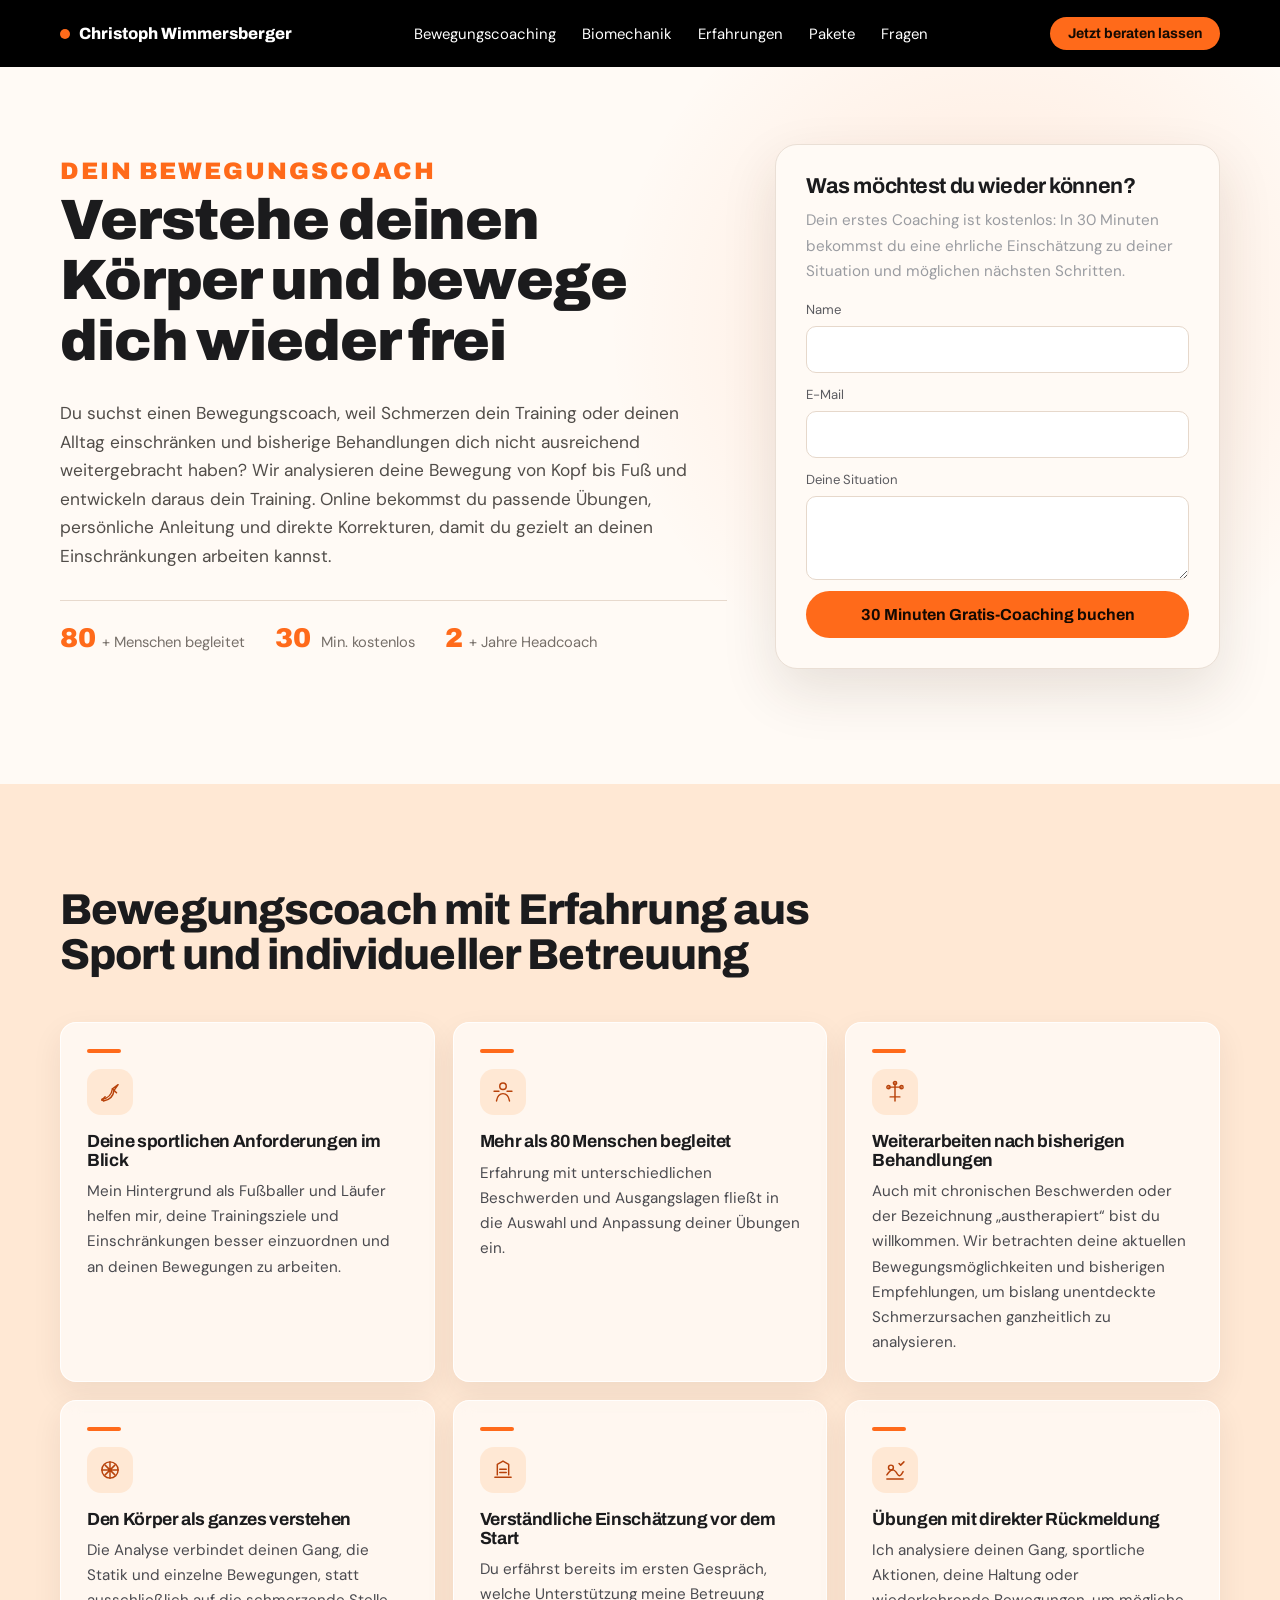
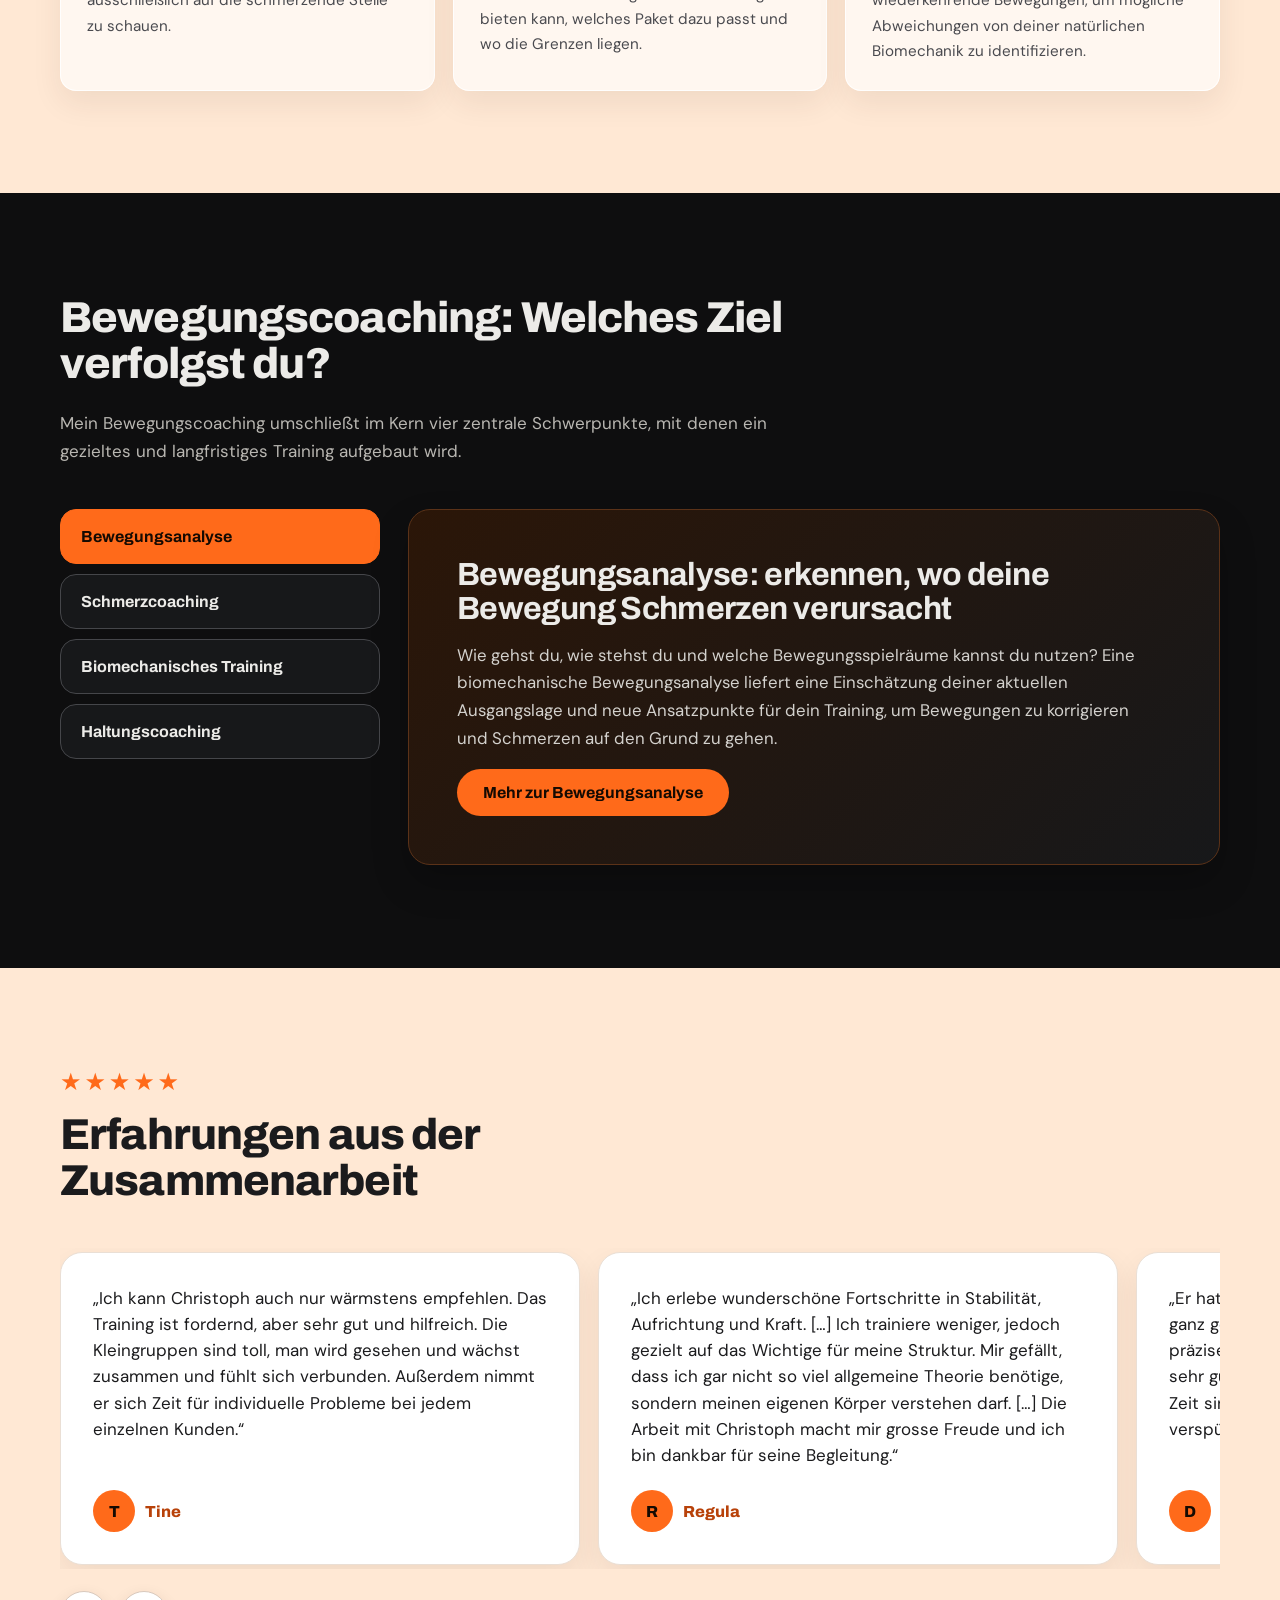
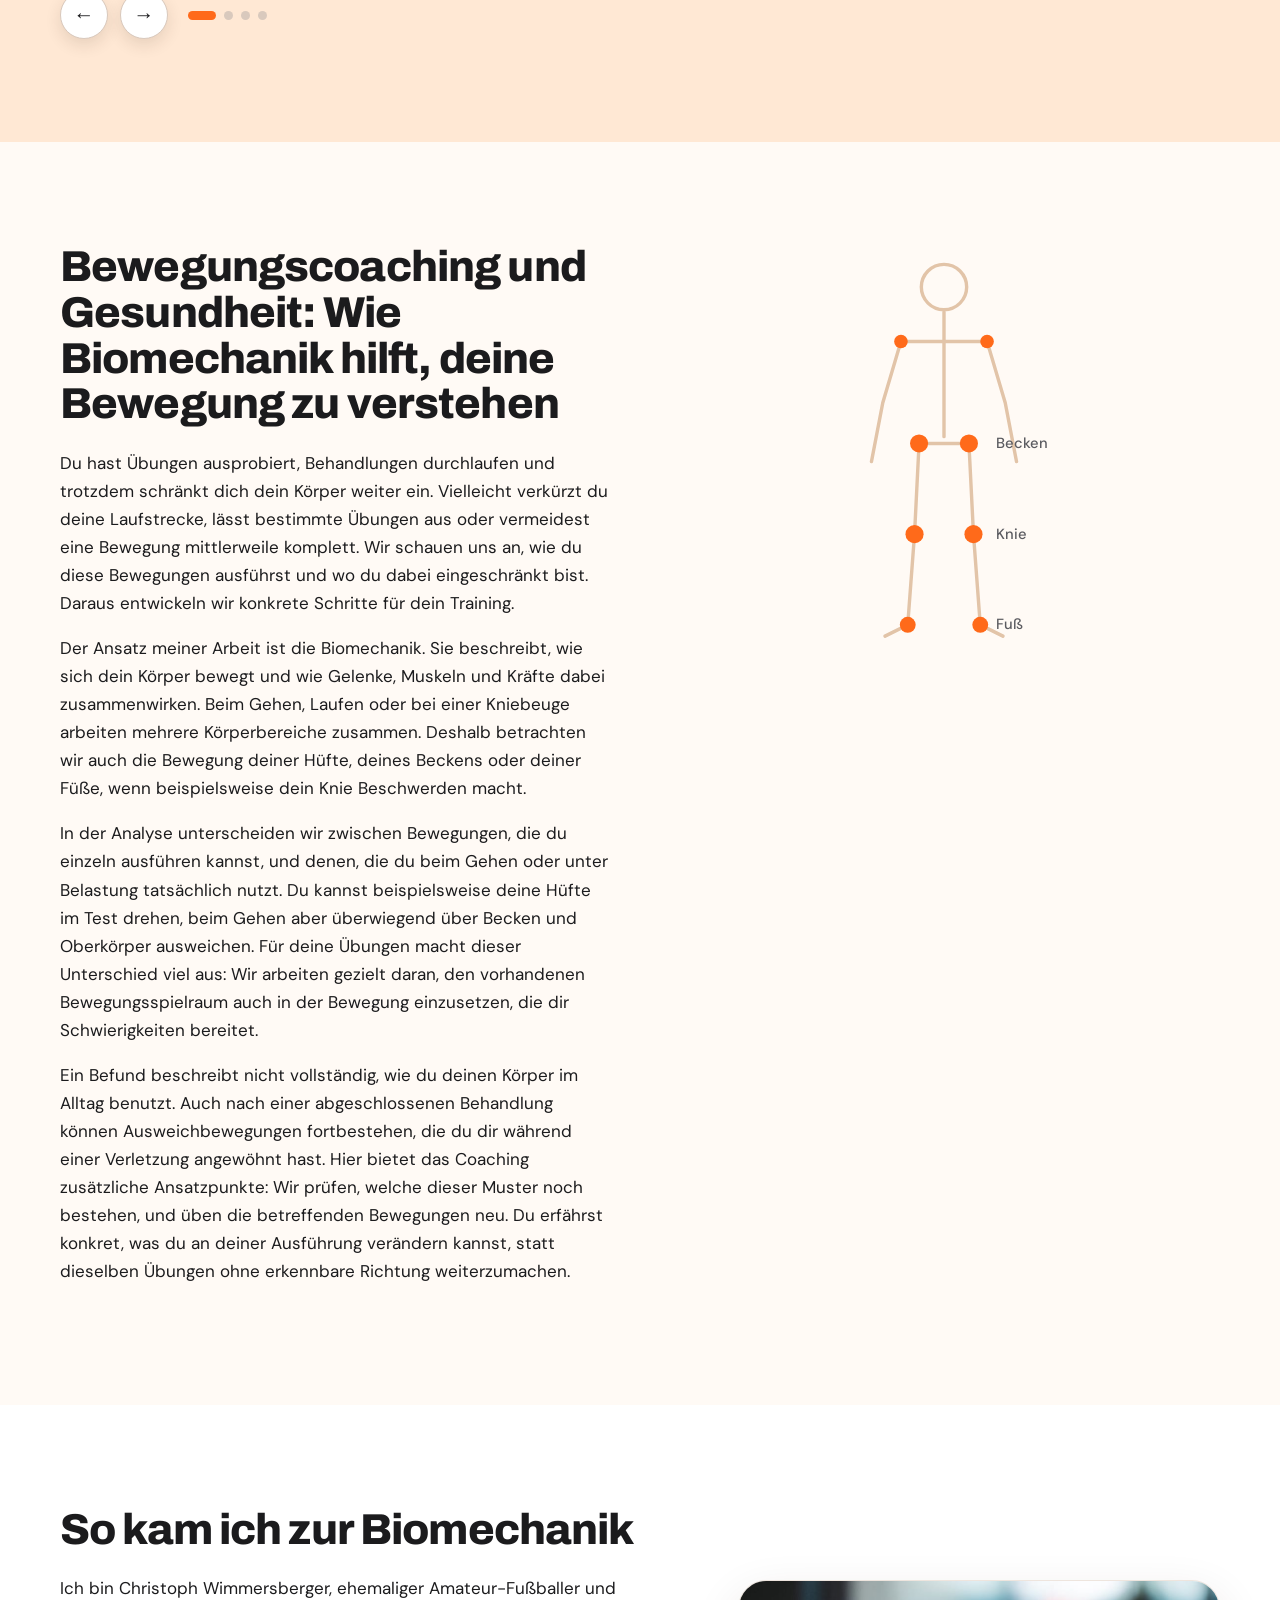
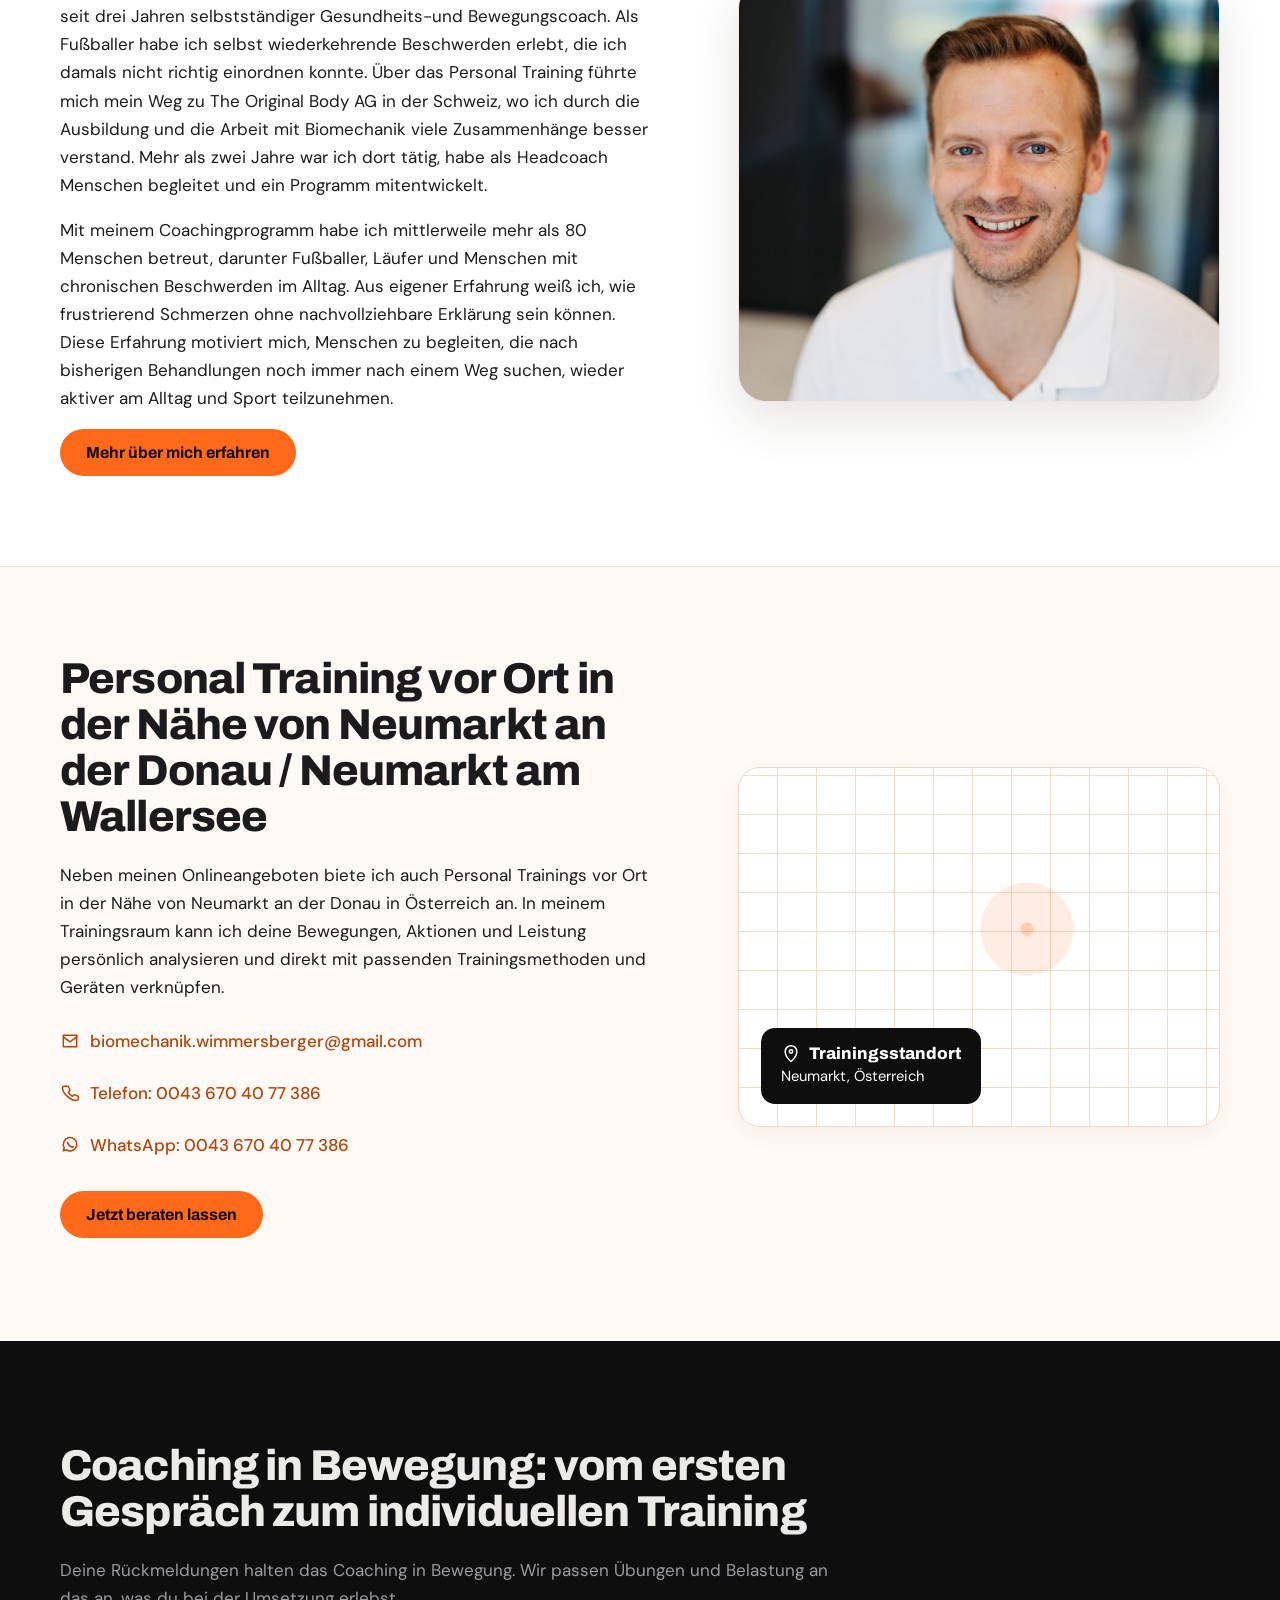
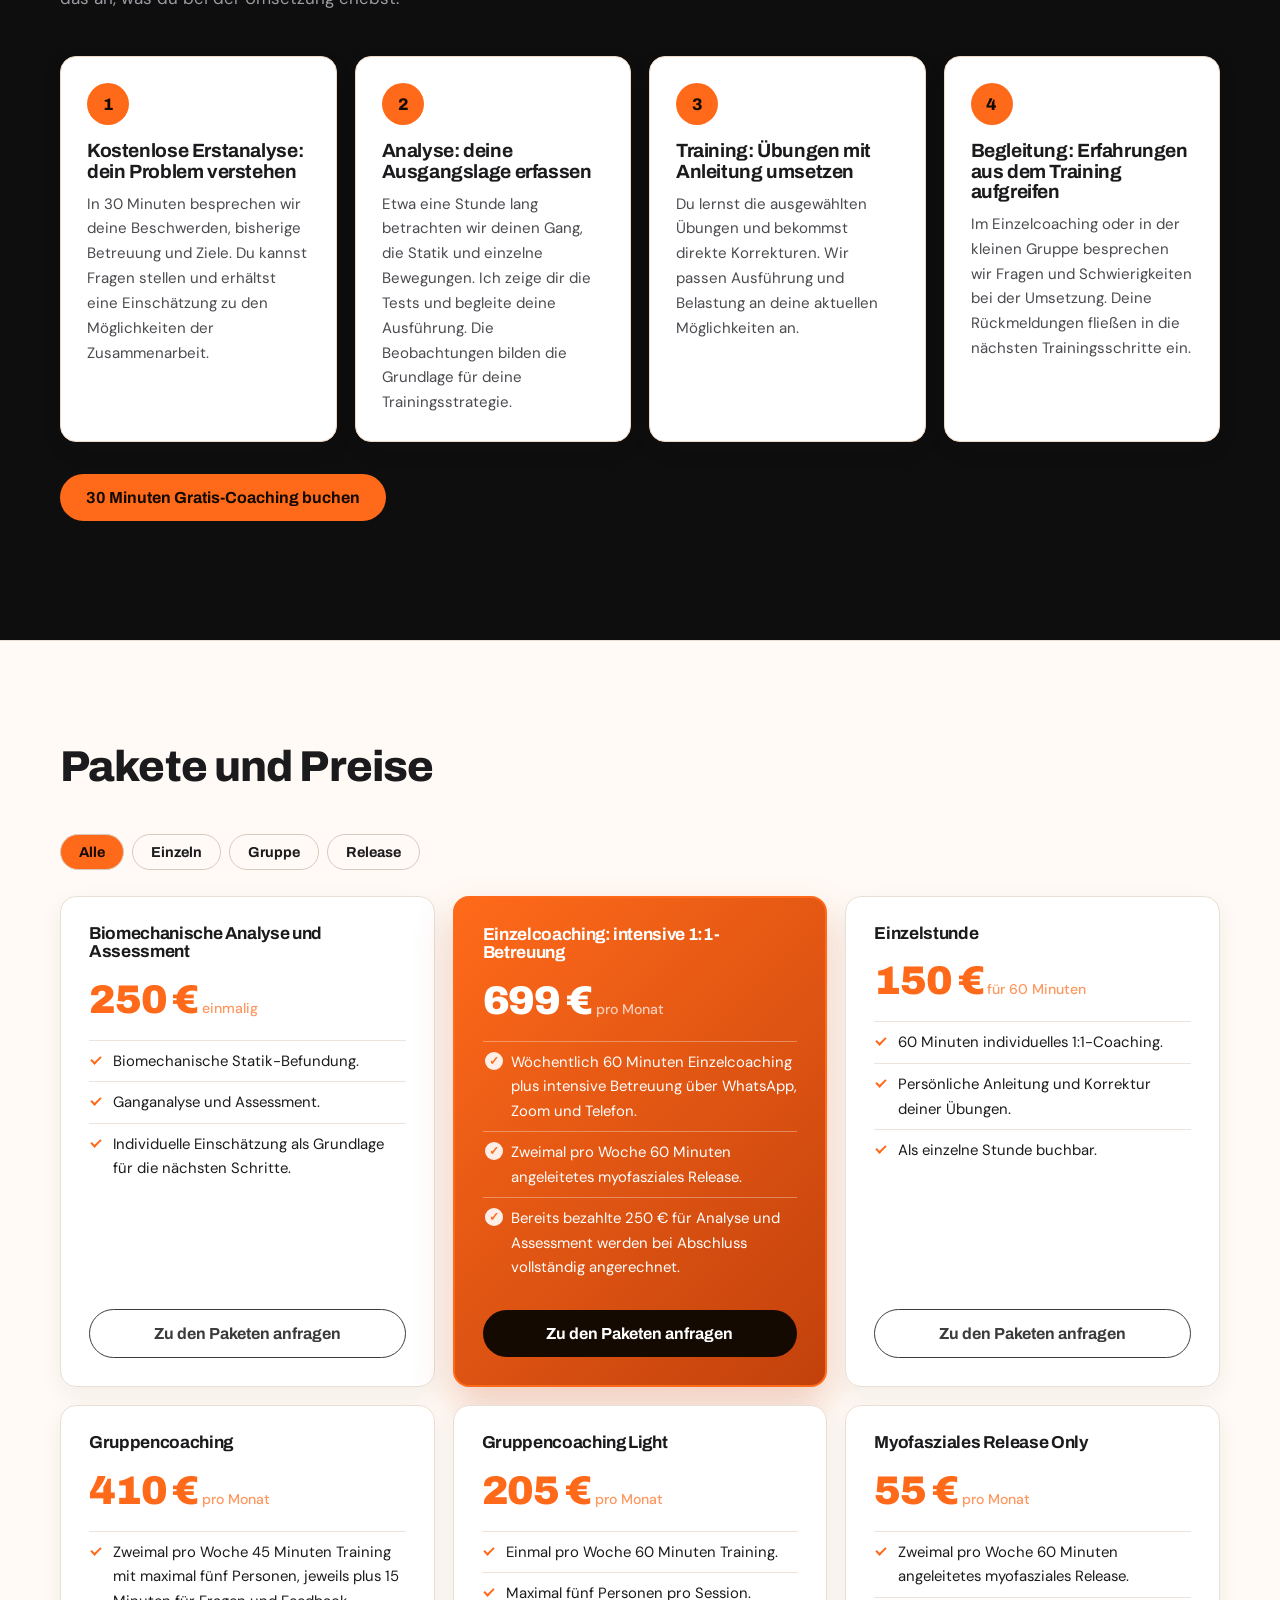
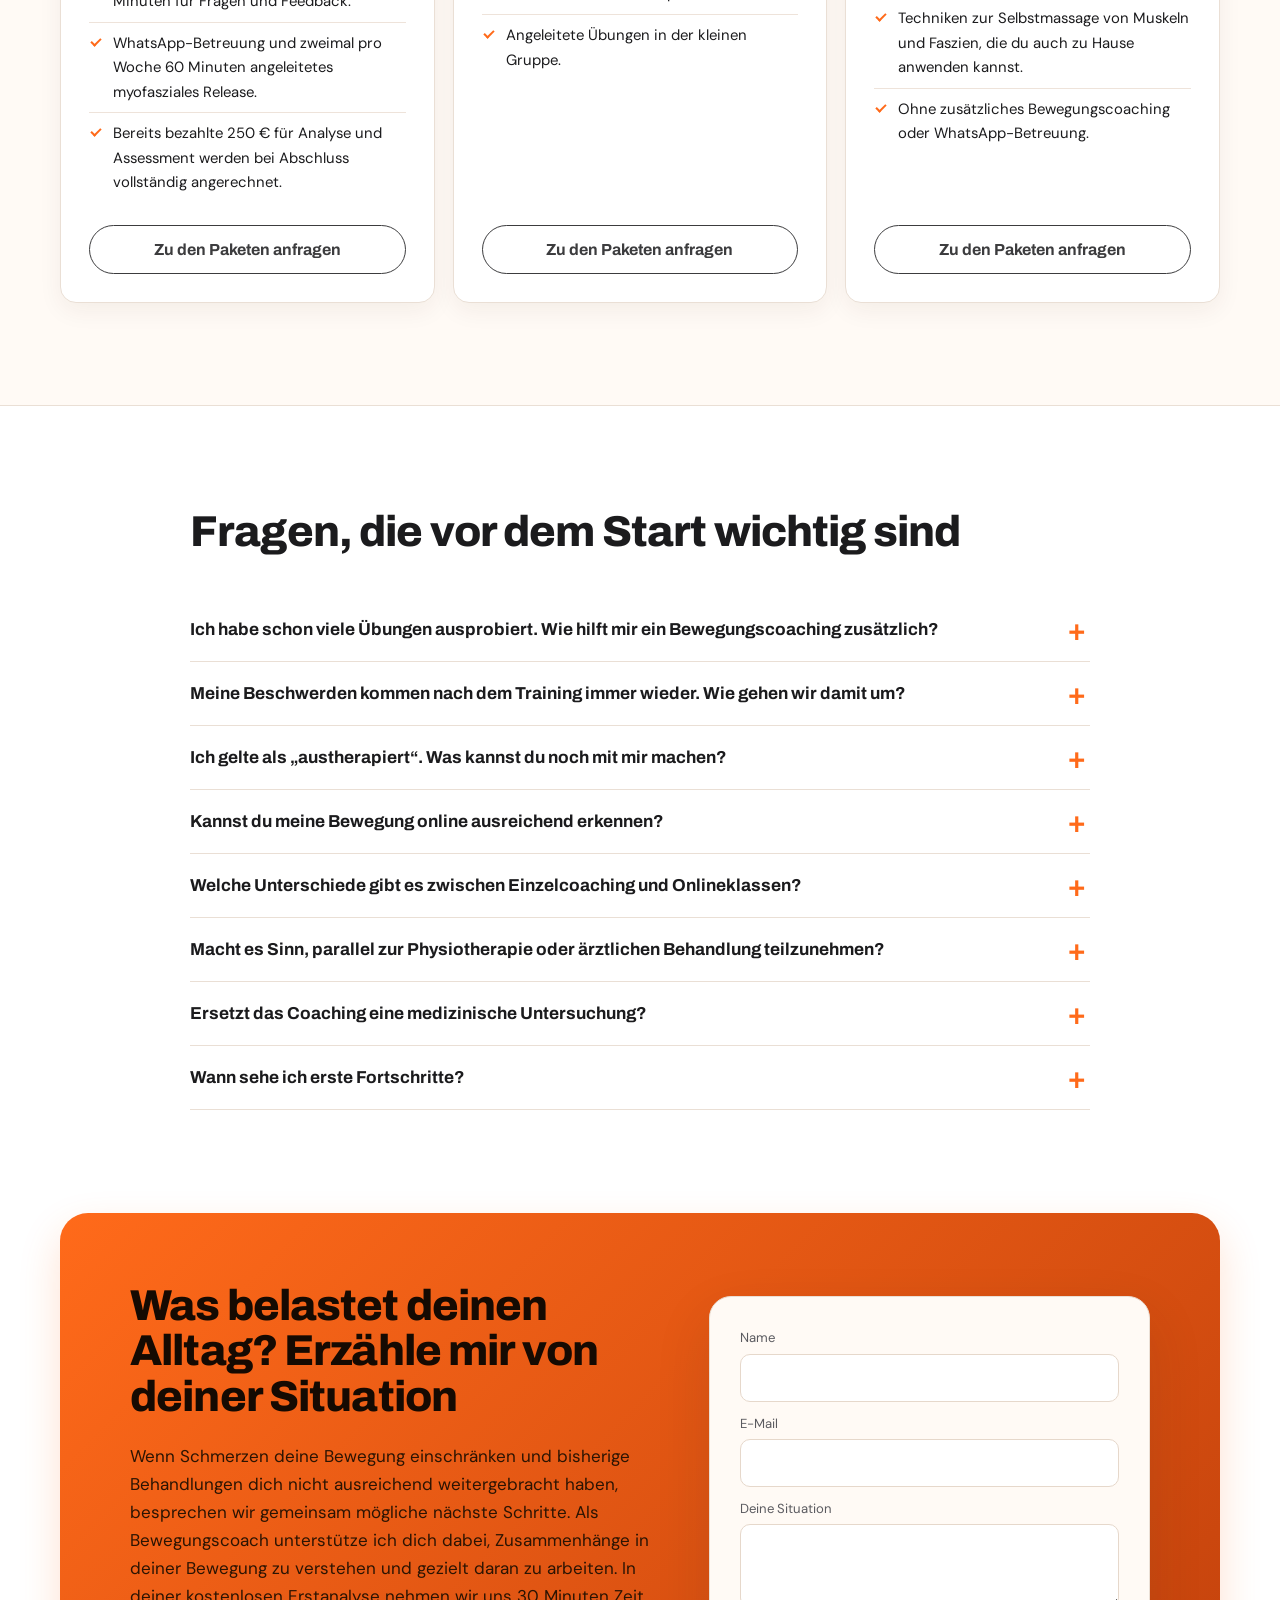
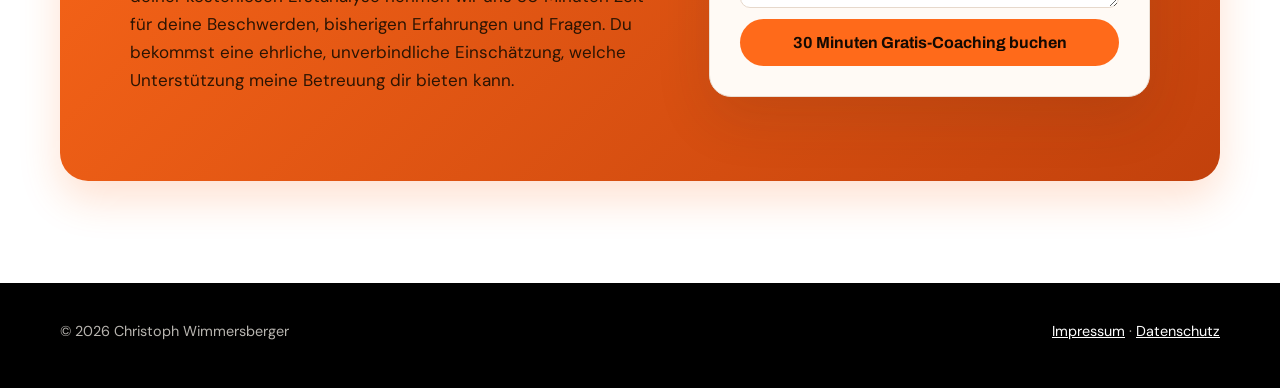
==== docs/index.html @ 766e8a0f "feat: refine preview surfaces and pricing contrast" ====
<!DOCTYPE html>
<html lang="de"><head><meta charset="utf-8">
<meta name="viewport" content="width=device-width, initial-scale=1, viewport-fit=cover">
<title>Bewegungscoach & Biomechanik | Christoph Wimmersberger</title>
<meta name="description" content="Bewegungscoaching bei anhaltenden Schmerzen im Training und Alltag: Verstehe deinen Körper und erhalte persönliche Anleitung. Jetzt 30 Minuten gratis beraten lassen.">
<link rel="stylesheet" href="assets/css/fonts.css">
<link rel="stylesheet" href="assets/css/preview.css">
<!-- A preview estática usa os mesmos tokens visuais da homepage aprovada. -->
<header><div class="wrap nav"><a class="logo" href="#top"><i></i>Christoph Wimmersberger</a>
<nav aria-label="Hauptnavigation"><ul><li><a href="#coaching">Bewegungscoaching</a></li><li><a href="#biomechanik">Biomechanik</a></li><li><a href="#erfahrungen">Erfahrungen</a></li><li><a href="#pakete">Pakete</a></li><li><a href="#faq">Fragen</a></li></ul></nav>
<a class="btn" href="#kontakt">Jetzt beraten lassen</a></div><div id="pg"></div></header>
<main id="top">
<section class="hero"><div class="wrap"><div>
<h1><span class="hero-kicker">Dein Bewegungscoach</span><strong>Verstehe deinen Körper und bewege dich wieder frei</strong></h1>
<p class="lead">Du suchst einen Bewegungscoach, weil Schmerzen dein Training oder deinen Alltag einschränken und bisherige Behandlungen dich nicht ausreichend weitergebracht haben? Wir analysieren deine Bewegung von Kopf bis Fuß und entwickeln daraus dein Training. Online bekommst du passende Übungen, persönliche Anleitung und direkte Korrekturen, damit du gezielt an deinen Einschränkungen arbeiten kannst.</p>
<div class="stats"><span><b data-n="80" aria-label="80">80</b>+ Menschen begleitet</span><span><b data-n="30" aria-label="30">30</b> Min. kostenlos</span><span><b data-n="2" aria-label="2">2</b>+ Jahre Headcoach</span></div></div>
<div class="card" id="formular"><h3>Was möchtest du wieder können?</h3><p class="m form-intro">Dein erstes Coaching ist kostenlos: In 30 Minuten bekommst du eine ehrliche Einschätzung zu deiner Situation und möglichen nächsten Schritten.</p>
<form class="f" aria-label="Kontaktformular"><label>Name<input name="n" required autocomplete="name"></label><label>E-Mail<input name="e" type="email" required autocomplete="email"></label><label>Deine Situation<textarea name="m" required></textarea></label><button class="btn" type="submit">30 Minuten Gratis-Coaching buchen</button></form></div>
</div></section>

<section class="peach" id="erfahrung"><div class="wrap"><div class="head rv"><h2>Bewegungscoach mit Erfahrung aus Sport und individueller Betreuung</h2></div>
<div class="grid3">
<div class="tile rv"><span class="feature-icon" aria-hidden="true"><svg viewBox="0 0 32 32"><path d="M6 25c7-1 12-6 13-13l7-5-5 7c-1 7-6 12-13 13z"/><path d="M10 22l-4 4m13-14 5 5"/></svg></span><h3>Deine sportlichen Anforderungen im Blick</h3><p>Mein Hintergrund als Fußballer und Läufer helfen mir, deine Trainingsziele und Einschränkungen besser einzuordnen und an deinen Bewegungen zu arbeiten.</p></div>
<div class="tile rv"><span class="feature-icon" aria-hidden="true"><svg viewBox="0 0 32 32"><circle cx="16" cy="9" r="4"/><path d="M8 27c1-6 4-9 8-9s7 3 8 9M5 15h6m10 0h6"/></svg></span><h3>Mehr als 80 Menschen begleitet</h3><p>Erfahrung mit unterschiedlichen Beschwerden und Ausgangslagen fließt in die Auswahl und Anpassung deiner Übungen ein.</p></div>
<div class="tile rv"><span class="feature-icon" aria-hidden="true"><svg viewBox="0 0 32 32"><path d="M16 5v22M8 10h16M10 22h12"/><circle cx="16" cy="5" r="2"/><circle cx="8" cy="10" r="2"/><circle cx="24" cy="10" r="2"/></svg></span><h3>Weiterarbeiten nach bisherigen Behandlungen</h3><p>Auch mit chronischen Beschwerden oder der Bezeichnung „austherapiert“ bist du willkommen. Wir betrachten deine aktuellen Bewegungsmöglichkeiten und bisherigen Empfehlungen, um bislang unentdeckte Schmerzursachen ganzheitlich zu analysieren.</p></div>
<div class="tile rv"><span class="feature-icon" aria-hidden="true"><svg viewBox="0 0 32 32"><circle cx="16" cy="16" r="10"/><path d="M16 6v20M6 16h20M10 10l12 12M22 10 10 22"/></svg></span><h3>Den Körper als ganzes verstehen</h3><p>Die Analyse verbindet deinen Gang, die Statik und einzelne Bewegungen, statt ausschließlich auf die schmerzende Stelle zu schauen.</p></div>
<div class="tile rv"><span class="feature-icon" aria-hidden="true"><svg viewBox="0 0 32 32"><path d="M6 25h20M9 22V9l7-4 7 4v13M12 15h8M12 19h8"/></svg></span><h3>Verständliche Einschätzung vor dem Start</h3><p>Du erfährst bereits im ersten Gespräch, welche Unterstützung meine Betreuung bieten kann, welches Paket dazu passt und wo die Grenzen liegen.</p></div>
<div class="tile rv"><span class="feature-icon" aria-hidden="true"><svg viewBox="0 0 32 32"><path d="M6 22c5-8 9-8 13-1 2 3 4 3 7-3M6 27h20"/><circle cx="11" cy="13" r="3"/><path d="m21 8 2 2 4-4"/></svg></span><h3>Übungen mit direkter Rückmeldung</h3><p>Ich analysiere deinen Gang, sportliche Aktionen, deine Haltung oder wiederkehrende Bewegungen, um mögliche Abweichungen von deiner natürlichen Biomechanik zu identifizieren.</p></div>
</div></div></section>

<section id="coaching"><div class="wrap"><div class="head rv"><h2>Bewegungscoaching: Welches Ziel verfolgst du?</h2><p class="m">Mein Bewegungscoaching umschließt im Kern vier zentrale Schwerpunkte, mit denen ein gezieltes und langfristiges Training aufgebaut wird.</p></div>
<div class="tabs rv"><div class="tl" role="tablist">
<button class="tb" role="tab" aria-selected="true" aria-controls="t0">Bewegungsanalyse</button><button class="tb" role="tab" aria-selected="false" aria-controls="t1">Schmerzcoaching</button><button class="tb" role="tab" aria-selected="false" aria-controls="t2">Biomechanisches Training</button><button class="tb" role="tab" aria-selected="false" aria-controls="t3">Haltungscoaching</button></div>
<div><div class="tp on" id="t0" role="tabpanel"><h3>Bewegungsanalyse: erkennen, wo deine Bewegung Schmerzen verursacht</h3><p>Wie gehst du, wie stehst du und welche Bewegungsspielräume kannst du nutzen? Eine biomechanische Bewegungsanalyse liefert eine Einschätzung deiner aktuellen Ausgangslage und neue Ansatzpunkte für dein Training, um Bewegungen zu korrigieren und Schmerzen auf den Grund zu gehen.</p><a class="btn" href="#kontakt">Mehr zur Bewegungsanalyse</a></div>
<div class="tp" id="t1" role="tabpanel"><h3>Schmerzcoaching: Hilfe bei anhaltenden Schmerzen nach Bewegung</h3><p>Schmerzen unterbrechen dein Training oder erschweren alltägliche Bewegungen wie Treppensteigen oder Laufen? Du erhältst angepasste Übungen mit fortlaufender Betreuung und tiefgehende Ursachenanalyse unter Berücksichtigung bisheriger Behandlungen und bestehender Empfehlungen.</p><a class="btn" href="#kontakt">Mehr zum Schmerzcoaching</a></div>
<div class="tp" id="t2" role="tabpanel"><h3>Biomechanisches Training: belastende Bewegungsgewohnheiten verändern</h3><p>Mit individuell ausgewählten Übungen arbeitest du daran, wie du deinen Körper beim Gehen, im Alltag und beim Sport belastest. Persönliche Anleitung und direkte Korrekturen helfen, die veränderten Abläufe einzuüben und nach und nach in vertraute Aktivitäten zu übertragen.</p><a class="btn" href="#kontakt">Mehr zum biomechanischen Training</a></div>
<div class="tp" id="t3" role="tabpanel"><h3>Haltungscoaching: Analyse deiner Körperhaltung</h3><p>Falsche Haltungen beim Sitzen, Liegen und Bewegen können manchmal Einschränkungen zur Folge haben, die teilweise trotz Physiotherapie, Training und medizinischer Behandlung wiederkehren. Ich identifiziere mögliche Haltungsfehler, die du mit gezielten Übungen Schritt für Schritt lösen kannst.</p><a class="btn" href="#kontakt">Mehr zum Haltungscoaching</a></div></div></div></div></section>

<section class="peach" id="erfahrungen"><div class="wrap"><div class="head rv"><div class="testimonial-stars" aria-hidden="true">★★★★★</div><h2>Erfahrungen aus der Zusammenarbeit</h2></div>
<div class="slider rv"><div class="track" id="tr">
<blockquote><p>„Ich kann Christoph auch nur wärmstens empfehlen. Das Training ist fordernd, aber sehr gut und hilfreich. Die Kleingruppen sind toll, man wird gesehen und wächst zusammen und fühlt sich verbunden. Außerdem nimmt er sich Zeit für individuelle Probleme bei jedem einzelnen Kunden.“</p><footer><span class="testimonial-avatar" aria-hidden="true">T</span><span>Tine</span></footer></blockquote>
<blockquote><p>„Ich erlebe wunderschöne Fortschritte in Stabilität, Aufrichtung und Kraft. […] Ich trainiere weniger, jedoch gezielt auf das Wichtige für meine Struktur. Mir gefällt, dass ich gar nicht so viel allgemeine Theorie benötige, sondern meinen eigenen Körper verstehen darf. […] Die Arbeit mit Christoph macht mir grosse Freude und ich bin dankbar für seine Begleitung.“</p><footer><span class="testimonial-avatar" aria-hidden="true">R</span><span>Regula</span></footer></blockquote>
<blockquote><p>„Er hat genau meine Problemstellungen erkannt, mir ganz gezielt Übungen dazu vorgeschlagen und sie präzise angeleitet und kontrolliert. Ich fühle mich bei ihm sehr gut aufgehoben. Schon nach dieser relativ kurzen Zeit sind meine Schulterschmerzen verschwunden, ich verspüre wieder mehr Energie und Lust auf Bewegung.“</p><footer><span class="testimonial-avatar" aria-hidden="true">D</span><span>Dagmar</span></footer></blockquote>
<blockquote><p>„Ich kann Christoph auch nur empfehlen. Er sieht, wo man Schwachstellen hat und es wird daran gearbeitet! Es ist anstrengend, tut allerdings gut!“<br><br>„Noch ein Nachtrag! Ich habe in kurzer Zeit, Erfolge erzielt!“</p><footer><span class="testimonial-avatar" aria-hidden="true">P</span><span>Petra</span></footer></blockquote></div>
<div class="ctl"><button class="ar" id="pv" aria-label="Zurück">←</button><button class="ar" id="nx" aria-label="Weiter">→</button><div class="dots" id="dt"></div></div></div></div></section>

<section id="biomechanik"><div class="wrap two"><div>
<h2 class="rv">Bewegungscoaching und Gesundheit: Wie Biomechanik hilft, deine Bewegung zu verstehen</h2>
<p>Du hast Übungen ausprobiert, Behandlungen durchlaufen und trotzdem schränkt dich dein Körper weiter ein. Vielleicht verkürzt du deine Laufstrecke, lässt bestimmte Übungen aus oder vermeidest eine Bewegung mittlerweile komplett. Wir schauen uns an, wie du diese Bewegungen ausführst und wo du dabei eingeschränkt bist. Daraus entwickeln wir konkrete Schritte für dein Training.</p>
<p>Der Ansatz meiner Arbeit ist die Biomechanik. Sie beschreibt, wie sich dein Körper bewegt und wie Gelenke, Muskeln und Kräfte dabei zusammenwirken. Beim Gehen, Laufen oder bei einer Kniebeuge arbeiten mehrere Körperbereiche zusammen. Deshalb betrachten wir auch die Bewegung deiner Hüfte, deines Beckens oder deiner Füße, wenn beispielsweise dein Knie Beschwerden macht.</p>
<p>In der Analyse unterscheiden wir zwischen Bewegungen, die du einzeln ausführen kannst, und denen, die du beim Gehen oder unter Belastung tatsächlich nutzt. Du kannst beispielsweise deine Hüfte im Test drehen, beim Gehen aber überwiegend über Becken und Oberkörper ausweichen. Für deine Übungen macht dieser Unterschied viel aus: Wir arbeiten gezielt daran, den vorhandenen Bewegungsspielraum auch in der Bewegung einzusetzen, die dir Schwierigkeiten bereitet.</p>
<p>Ein Befund beschreibt nicht vollständig, wie du deinen Körper im Alltag benutzt. Auch nach einer abgeschlossenen Behandlung können Ausweichbewegungen fortbestehen, die du dir während einer Verletzung angewöhnt hast. Hier bietet das Coaching zusätzliche Ansatzpunkte: Wir prüfen, welche dieser Muster noch bestehen, und üben die betreffenden Bewegungen neu. Du erfährst konkret, was du an deiner Ausführung verändern kannst, statt dieselben Übungen ohne erkennbare Richtung weiterzumachen.</p></div>
<svg class="fig" id="fg" viewBox="0 0 300 380" role="img" aria-label="Körperschema mit Gelenken"><g class="b"><circle cx="150" cy="38" r="20"/><path d="M150 60V170M112 86H188M112 86L96 140L86 192M188 86L204 140L214 192M128 176H172M128 176L124 256L118 336L98 346M172 176L176 256L182 336L202 346"/></g>
<g><circle class="j" cx="128" cy="176" r="8"><title>Becken</title></circle><circle class="j" cx="172" cy="176" r="8"><title>Hüfte</title></circle><circle class="j" cx="124" cy="256" r="8"><title>Knie</title></circle><circle class="j" cx="176" cy="256" r="8"><title>Knie</title></circle><circle class="j" cx="118" cy="336" r="7"><title>Fuß</title></circle><circle class="j" cx="182" cy="336" r="7"><title>Fuß</title></circle><circle class="j" cx="112" cy="86" r="6"/><circle class="j" cx="188" cy="86" r="6"/></g><text x="196" y="180">Becken</text><text x="196" y="260">Knie</text><text x="196" y="340">Fuß</text></svg></div></section>

<section class="light about-section" id="ueber-mich"><div class="wrap about-grid"><div><h2 class="rv">So kam ich zur Biomechanik</h2>
<p>Ich bin Christoph Wimmersberger, ehemaliger Amateur-Fußballer und seit drei Jahren selbstständiger Gesundheits-und Bewegungscoach. Als Fußballer habe ich selbst wiederkehrende Beschwerden erlebt, die ich damals nicht richtig einordnen konnte. Über das Personal Training führte mich mein Weg zu The Original Body AG in der Schweiz, wo ich durch die Ausbildung und die Arbeit mit Biomechanik viele Zusammenhänge besser verstand. Mehr als zwei Jahre war ich dort tätig, habe als Headcoach Menschen begleitet und ein Programm mitentwickelt.</p>
<p>Mit meinem Coachingprogramm habe ich mittlerweile mehr als 80 Menschen betreut, darunter Fußballer, Läufer und Menschen mit chronischen Beschwerden im Alltag. Aus eigener Erfahrung weiß ich, wie frustrierend Schmerzen ohne nachvollziehbare Erklärung sein können. Diese Erfahrung motiviert mich, Menschen zu begleiten, die nach bisherigen Behandlungen noch immer nach einem Weg suchen, wieder aktiver am Alltag und Sport teilzunehmen.</p><a class="btn" href="#ueber-mich">Mehr über mich erfahren</a></div>
<div class="portrait-frame"><img src="assets/img/christoph-wimmersberger-bewegungscoach-ueber-mich-1.jpeg" alt="Christoph Wimmersberger" width="800" height="1000"></div></div></section>

<section class="light location-section" id="vor-ort"><div class="wrap about-grid"><div><h2 class="rv">Personal Training vor Ort in der Nähe von Neumarkt an der Donau / Neumarkt am Wallersee</h2>
<p>Neben meinen Onlineangeboten biete ich auch Personal Trainings vor Ort in der Nähe von Neumarkt an der Donau in Österreich an. In meinem Trainingsraum kann ich deine Bewegungen, Aktionen und Leistung persönlich analysieren und direkt mit passenden Trainingsmethoden und Geräten verknüpfen.</p>
<div class="ct"><a href="mailto:biomechanik.wimmersberger@gmail.com"><svg class="contact-icon" viewBox="0 0 24 24" aria-hidden="true"><path d="M4 5h16v14H4z"/><path d="m4 7 8 6 8-6"/></svg><span>biomechanik.wimmersberger@gmail.com</span></a><a href="tel:+436704077386"><svg class="contact-icon" viewBox="0 0 24 24" aria-hidden="true"><path d="M7 4h3l2 5-2 2c1 2 3 4 5 5l2-2 5 2v3c0 1-1 2-2 2C12 21 3 12 3 6c0-1 1-2 2-2z"/></svg><span>Telefon: 0043 670 40 77 386</span></a><a href="https://wa.me/436704077386"><svg class="contact-icon" viewBox="0 0 24 24" aria-hidden="true"><path d="M20 11a8 8 0 0 1-12 7l-4 1 1-4a8 8 0 1 1 15-4z"/><path d="M9 9c1 3 3 5 6 6l1-1"/></svg><span>WhatsApp: 0043 670 40 77 386</span></a></div>
<a class="btn" href="#kontakt">Jetzt beraten lassen</a></div><div class="map" role="img" aria-label="Reservierter Bereich für eine spätere Google-Maps-Integration"><div><b><svg class="contact-icon" viewBox="0 0 24 24" aria-hidden="true"><path d="M12 21s7-6 7-12a7 7 0 1 0-14 0c0 6 7 12 7 12z"/><circle cx="12" cy="9" r="2"/></svg>Trainingsstandort</b>Neumarkt, Österreich</div></div></div></section>

<section class="steps-section"><div class="wrap"><div class="head rv"><h2>Coaching in Bewegung: vom ersten Gespräch zum individuellen Training</h2><p class="m">Deine Rückmeldungen halten das Coaching in Bewegung. Wir passen Übungen und Belastung an das an, was du bei der Umsetzung erlebst.</p></div>
<div class="steps light">
<div class="st rv"><b>1</b><h3>Kostenlose Erstanalyse: dein Problem verstehen</h3><p>In 30 Minuten besprechen wir deine Beschwerden, bisherige Betreuung und Ziele. Du kannst Fragen stellen und erhältst eine Einschätzung zu den Möglichkeiten der Zusammenarbeit.</p></div>
<div class="st rv"><b>2</b><h3>Analyse: deine Ausgangslage erfassen</h3><p>Etwa eine Stunde lang betrachten wir deinen Gang, die Statik und einzelne Bewegungen. Ich zeige dir die Tests und begleite deine Ausführung. Die Beobachtungen bilden die Grundlage für deine Trainingsstrategie.</p></div>
<div class="st rv"><b>3</b><h3>Training: Übungen mit Anleitung umsetzen</h3><p>Du lernst die ausgewählten Übungen und bekommst direkte Korrekturen. Wir passen Ausführung und Belastung an deine aktuellen Möglichkeiten an.</p></div>
<div class="st rv"><b>4</b><h3>Begleitung: Erfahrungen aus dem Training aufgreifen</h3><p>Im Einzelcoaching oder in der kleinen Gruppe besprechen wir Fragen und Schwierigkeiten bei der Umsetzung. Deine Rückmeldungen fließen in die nächsten Trainingsschritte ein.</p></div></div>
<p class="booking-link"><a class="btn" href="#kontakt">30 Minuten Gratis-Coaching buchen</a></p></div></section>

<section class="peach pricing-section" id="pakete"><div class="wrap"><div class="head rv"><h2>Pakete und Preise</h2></div>
<div class="chips" role="group" aria-label="Pakete filtern"><button class="chip" aria-pressed="true" data-f="all">Alle</button><button class="chip" aria-pressed="false" data-f="e">Einzeln</button><button class="chip" aria-pressed="false" data-f="g">Gruppe</button><button class="chip" aria-pressed="false" data-f="r">Release</button></div>
<div class="plans">
<article class="plan" data-c="e"><h3>Biomechanische Analyse und Assessment</h3><div class="amt">250 €<small> einmalig</small></div><ul><li>Biomechanische Statik-Befundung.</li><li>Ganganalyse und Assessment.</li><li>Individuelle Einschätzung als Grundlage für die nächsten Schritte.</li></ul><a class="btn g" href="#kontakt">Zu den Paketen anfragen</a></article>
<article class="plan top" data-c="e"><h3>Einzelcoaching: intensive 1:1-Betreuung</h3><div class="amt">699 €<small> pro Monat</small></div><ul><li>Wöchentlich 60 Minuten Einzelcoaching plus intensive Betreuung über WhatsApp, Zoom und Telefon.</li><li>Zweimal pro Woche 60 Minuten angeleitetes myofasziales Release.</li><li>Bereits bezahlte 250 € für Analyse und Assessment werden bei Abschluss vollständig angerechnet.</li></ul><a class="btn" href="#kontakt">Zu den Paketen anfragen</a></article>
<article class="plan" data-c="e"><h3>Einzelstunde</h3><div class="amt">150 €<small> für 60 Minuten</small></div><ul><li>60 Minuten individuelles 1:1-Coaching.</li><li>Persönliche Anleitung und Korrektur deiner Übungen.</li><li>Als einzelne Stunde buchbar.</li></ul><a class="btn g" href="#kontakt">Zu den Paketen anfragen</a></article>
<article class="plan" data-c="g"><h3>Gruppencoaching</h3><div class="amt">410 €<small> pro Monat</small></div><ul><li>Zweimal pro Woche 45 Minuten Training mit maximal fünf Personen, jeweils plus 15 Minuten für Fragen und Feedback.</li><li>WhatsApp-Betreuung und zweimal pro Woche 60 Minuten angeleitetes myofasziales Release.</li><li>Bereits bezahlte 250 € für Analyse und Assessment werden bei Abschluss vollständig angerechnet.</li></ul><a class="btn g" href="#kontakt">Zu den Paketen anfragen</a></article>
<article class="plan" data-c="g"><h3>Gruppencoaching Light</h3><div class="amt">205 €<small> pro Monat</small></div><ul><li>Einmal pro Woche 60 Minuten Training.</li><li>Maximal fünf Personen pro Session.</li><li>Angeleitete Übungen in der kleinen Gruppe.</li></ul><a class="btn g" href="#kontakt">Zu den Paketen anfragen</a></article>
<article class="plan" data-c="r"><h3>Myofasziales Release Only</h3><div class="amt">55 €<small> pro Monat</small></div><ul><li>Zweimal pro Woche 60 Minuten angeleitetes myofasziales Release.</li><li>Techniken zur Selbstmassage von Muskeln und Faszien, die du auch zu Hause anwenden kannst.</li><li>Ohne zusätzliches Bewegungscoaching oder WhatsApp-Betreuung.</li></ul><a class="btn g" href="#kontakt">Zu den Paketen anfragen</a></article>
</div></div></section>

<section id="faq"><div class="wrap faq-wrap"><div class="head rv"><h2>Fragen, die vor dem Start wichtig sind</h2></div>
<details><summary>Ich habe schon viele Übungen ausprobiert. Wie hilft mir ein Bewegungscoaching zusätzlich?</summary><p>Wir prüfen, weshalb du mit den bisherigen Übungen nicht weiterkommst: Passt die Übung zu deinen verfügbaren Bewegungsspielräumen? Führst du sie wie vorgesehen aus oder weichst du aus? Ist die Belastung passend gewählt? Daraus ergibt sich, was wir konkret verändern. Du bekommst eine nachvollziehbare Auswahl statt weiterer Übungen auf Verdacht.</p></details>
<details><summary>Meine Beschwerden kommen nach dem Training immer wieder. Wie gehen wir damit um?</summary><p>Wir beziehen auch Trainingsdauer, Intensität und Erholung ein. Treten Beschwerden beispielsweise erst gegen Ende eines Laufs auf, ist diese Belastungssituation besonders relevant. Wir passen den Umfang an und beobachten, wie du darauf reagierst. So lässt sich dein Wiedereinstieg schrittweise gestalten, statt immer zwischen voller Belastung und kompletter Pause zu wechseln.</p></details>
<details><summary>Ich gelte als „austherapiert“. Was kannst du noch mit mir machen?</summary><p>Im Coaching prüfen wir, welche Bewegungsfähigkeiten du weiterhin entwickeln kannst. Nach einer Verletzung kann beispielsweise eine Schonbewegung bestehen bleiben, obwohl die Behandlung abgeschlossen ist. Solche Muster geben uns konkrete Ansatzpunkte zum Üben. Im ersten kostenlosen Coaching klären wir, welche Fragen bisher offen geblieben sind und welche davon wir mit einer Bewegungsanalyse untersuchen können.</p></details>
<details><summary>Kannst du meine Bewegung online ausreichend erkennen?</summary><p>Für die jeweilige Übung richten wir die Kamera so aus, dass die beteiligten Körperbereiche sichtbar sind. Bei Bedarf wechselst du die Perspektive oder wiederholst eine Bewegung langsamer. Ich kann deine Ausführung beobachten und direkt korrigieren. Körperliche Untersuchungen durch Abtasten sind online nicht möglich; dafür braucht es einen entsprechenden Termin vor Ort.</p></details>
<details><summary>Welche Unterschiede gibt es zwischen Einzelcoaching und Onlineklassen?</summary><p>Im Einzelcoaching gehört die gesamte Stunde deinen Übungen und Fragen; wir können bei einer Bewegung länger bleiben oder den Ablauf unmittelbar anpassen. In den Onlineklassen übst du mit maximal vier weiteren Personen innerhalb einer gemeinsamen Session. Das reguläre Gruppencoaching bietet zusätzlich 15 Minuten für Fragen und Feedback. Bei Light bleibt es bei einer wöchentlichen Trainingsstunde.</p></details>
<details><summary>Macht es Sinn, parallel zur Physiotherapie oder ärztlichen Behandlung teilzunehmen?</summary><p>Ja. Bring dafür am besten deine aktuellen Übungen und Angaben zu erlaubten Belastungen mit. Wir berücksichtigen, woran du in der Behandlung bereits arbeitest und wo du zusätzliche Begleitung brauchst, etwa bei der Ausführung zu Hause oder beim Wiedereinstieg in den Sport. Bei unklaren Belastungsvorgaben klärst du diese mit deiner behandelnden Fachperson, bevor wir das Training steigern.</p></details>
<details><summary>Ersetzt das Coaching eine medizinische Untersuchung?</summary><p>Nein. Schmerzen und Bewegungseinschränkungen können unterschiedliche Ursachen haben, die ärztlich abgeklärt werden sollten. Ein ärztlicher Befund ist hilfreich und empfehlenswert: Er gibt uns wichtige Informationen für die Analyse und die Auswahl deiner Übungen. Das Coaching ergänzt diese Grundlage durch die Arbeit an deiner Bewegung.</p></details>
<details><summary>Wann sehe ich erste Fortschritte?</summary><p>Das ist individuell unterschiedlich. Manche Teilnehmer machen innerhalb von drei Monaten so große Fortschritte, dass sie beschwerdefrei sind. Andere benötigen eine längere Betreuung. Deine Ausgangslage und die regelmäßige Umsetzung der Übungen beeinflussen den Verlauf. Ein bestimmter Zeitraum oder Erfolg kann also nicht seriös garantiert werden.</p></details></div></section>

<section class="contact-section" id="kontakt"><div class="wrap"><div class="cta"><div><h2>Was belastet deinen Alltag? Erzähle mir von deiner Situation</h2>
<p>Wenn Schmerzen deine Bewegung einschränken und bisherige Behandlungen dich nicht ausreichend weitergebracht haben, besprechen wir gemeinsam mögliche nächste Schritte. Als Bewegungscoach unterstütze ich dich dabei, Zusammenhänge in deiner Bewegung zu verstehen und gezielt daran zu arbeiten. In deiner kostenlosen Erstanalyse nehmen wir uns 30 Minuten Zeit für deine Beschwerden, bisherigen Erfahrungen und Fragen. Du bekommst eine ehrliche, unverbindliche Einschätzung, welche Unterstützung meine Betreuung dir bieten kann.</p></div>
<div class="card"><form class="f" aria-label="Kontaktformular unten"><label>Name<input name="n" required autocomplete="name"></label><label>E-Mail<input name="e" type="email" required autocomplete="email"></label><label>Deine Situation<textarea name="m" required></textarea></label><button class="btn" type="submit">30 Minuten Gratis-Coaching buchen</button></form></div></div></div></section>
</main>
<footer class="s"><div class="wrap"><span>© 2026 Christoph Wimmersberger</span><span><a href="#kontakt">Impressum</a> · <a href="#kontakt">Datenschutz</a></span></div></footer>
<div class="fab"><a class="btn" href="#formular">Gratis-Coaching</a></div>
<!-- O comportamento da prévia é mantido em um arquivo separado para facilitar atualizações. -->
<script src="assets/js/preview.js"></script>
</body></html>
---- docs/assets/css/fonts.css ----
/* Cópia pública dos mesmos arquivos de fonte usados pelo tema WordPress. */
@font-face {
  font-family: Archivo;
  src: url('../fonts/archivo-latin.woff2') format('woff2');
  font-weight: 400 900;
  font-style: normal;
  font-display: swap;
}

@font-face {
  font-family: 'DM Sans';
  src: url('../fonts/dm-sans-latin.woff2') format('woff2');
  font-weight: 400 700;
  font-style: normal;
  font-display: swap;
}
---- docs/assets/css/preview.css ----
:root{--ink:#0e0e0f;--coal:#17181a;--steel:#2a2b2e;--line:#38393d;--ash:#9a9ca1;--ember:#ff6a1a;--amber:#ffa24a;--paper:#fffaf5;--peach:#ffe8d4;--rust:#b8420a;--txt:#1b1b1d;--r:16px;box-sizing:border-box;padding-top:env(safe-area-inset-top,0px);padding-bottom:env(safe-area-inset-bottom,0px);color-scheme:dark}
*,*::before,*::after{box-sizing:inherit}html{scroll-behavior:smooth;scroll-padding-top:80px}
body{margin:0;background:var(--ink);color:#ecebe8;font:400 17px/1.65 "DM Sans",system-ui,sans-serif;-webkit-font-smoothing:antialiased}
h1,h2,h3{font-family:Archivo,"Arial Narrow",sans-serif;line-height:1.06;margin:0 0 .5em;letter-spacing:-.02em}
h1{font-size:clamp(2.3rem,5.6vw,4.3rem);font-weight:900}h2{font-size:clamp(1.7rem,3.8vw,2.7rem);font-weight:800}h3{font-size:1.2rem;font-weight:700}
p{margin:0 0 1em;max-width:64ch}a{color:inherit}.wrap{width:min(1160px,100% - 40px);margin-inline:auto}
section{padding:clamp(60px,8vw,110px) 0}.light{background:var(--paper);color:var(--txt)}.peach{background:var(--peach);color:var(--txt)}
.light .m,.peach .m{color:#5b5b60}.m{color:var(--ash)}
:focus-visible{outline:3px solid var(--amber);outline-offset:3px}
.btn{display:inline-flex;align-items:center;justify-content:center;background:var(--ember);color:#150a02;font:700 1rem Archivo,sans-serif;padding:15px 26px;border-radius:99px;text-decoration:none;border:0;cursor:pointer;transition:.2s}
.btn:hover{background:var(--amber);transform:translateY(-2px)}.btn.g{background:none;color:inherit;border:1.5px solid currentColor;opacity:.85}.btn.g:hover{background:var(--ember);color:#150a02;border-color:var(--ember);opacity:1}
header{position:sticky;top:env(safe-area-inset-top,0px);z-index:20;background:rgba(14,14,15,.9);backdrop-filter:blur(12px);border-bottom:1px solid var(--line)}
body::before{content:"";position:fixed;inset:0 0 auto;height:env(safe-area-inset-top,0px);background:rgba(14,14,15,.95);z-index:30}
#pg{position:absolute;left:0;bottom:-1px;height:3px;width:0;background:linear-gradient(90deg,var(--ember),var(--peach))}
.nav{display:flex;align-items:center;justify-content:space-between;height:66px}.logo{font:800 1.02rem Archivo;text-decoration:none}.logo i{display:inline-block;width:10px;height:10px;border-radius:50%;background:var(--ember);margin-right:9px}
nav ul{display:flex;gap:26px;list-style:none;margin:0;padding:0}nav a{text-decoration:none;font-size:.93rem;color:var(--ash)}nav a:hover{color:#fff}.nav .btn{padding:9px 18px;font-size:.88rem}
@media(max-width:900px){nav ul{display:none}}
.hero{padding-top:clamp(36px,6vw,80px);position:relative;overflow:hidden}.hero::before{content:"";position:absolute;right:-12%;top:-25%;width:70vw;height:70vw;max-width:880px;max-height:880px;background:radial-gradient(circle,rgba(255,106,26,.2),transparent 62%)}
.hero .wrap{display:grid;grid-template-columns:1.2fr .8fr;gap:48px;align-items:center;position:relative}.hero .lead{font-size:1.12rem;color:#d4d2ce}
.card{background:var(--paper);color:var(--txt);border-radius:22px;padding:30px;box-shadow:0 30px 80px rgba(0,0,0,.45)}.card h3{font-size:1.35rem}
form{display:grid;gap:11px}label{font-size:.82rem;color:#5b5b60;display:grid;gap:5px}
input,textarea{font:inherit;color:var(--txt);background:#fff;border:1.5px solid #e6d8cb;border-radius:10px;padding:12px 13px;width:100%}input:focus,textarea:focus{outline:2px solid var(--ember);border-color:var(--ember)}textarea{min-height:84px;resize:vertical}
.stats{display:flex;flex-wrap:wrap;gap:10px 30px;margin-top:30px;padding-top:22px;border-top:1px solid var(--line);color:var(--ash);font-size:.92rem}.stats b{font:900 1.7rem Archivo;color:#fff;margin-right:6px}
@media(max-width:900px){.hero .wrap{grid-template-columns:1fr}}
.grid3{display:grid;grid-template-columns:repeat(3,1fr);gap:18px}.tile{border:1px solid #f0d9c4;background:#fff;border-radius:var(--r);padding:26px;transition:.25s}.tile:hover{transform:translateY(-5px);border-color:var(--ember);box-shadow:0 18px 40px rgba(255,106,26,.18)}
.tile::before{content:"";display:block;width:34px;height:4px;border-radius:4px;background:var(--ember);margin-bottom:16px}.tile h3{font-size:1.1rem}.tile p{font-size:.95rem;margin:0;color:#4a4a4f}
@media(max-width:900px){.grid3{grid-template-columns:1fr 1fr}}@media(max-width:560px){.grid3{grid-template-columns:1fr}}
.head{max-width:780px;margin-bottom:44px}
.tabs{display:grid;grid-template-columns:320px 1fr;gap:28px}.tl{display:grid;gap:10px;align-content:start}
.tb{all:unset;cursor:pointer;padding:18px 20px;border:1px solid var(--line);border-radius:var(--r);font:700 1rem Archivo;transition:.2s;background:var(--coal)}.tb:hover{border-color:var(--ember)}.tb[aria-selected=true]{background:var(--ember);color:#150a02;border-color:var(--ember)}
.tp{display:none;background:linear-gradient(135deg,#2b1608,var(--coal));border:1px solid #4a2a14;border-radius:22px;padding:clamp(26px,4vw,48px)}.tp.on{display:block;animation:in .35s}
@keyframes in{from{opacity:0;transform:translateY(10px)}}.tp h3{font-size:clamp(1.4rem,2.6vw,2rem)}.tp p{font-size:1.05rem;color:#d4d2ce}
@media(max-width:860px){.tabs{grid-template-columns:1fr}.tl{grid-template-columns:1fr 1fr}}@media(max-width:480px){.tl{grid-template-columns:1fr}}
.two{display:grid;grid-template-columns:1fr 1fr;gap:56px;align-items:start}@media(max-width:860px){.two{grid-template-columns:1fr;gap:30px}}
.fig{width:100%;max-width:340px;display:block;margin:0 auto}.fig .b{fill:none;stroke:#e2c4a8;stroke-width:3;stroke-linecap:round;stroke-dasharray:700;stroke-dashoffset:700;transition:stroke-dashoffset 2s}.fig.go .b{stroke-dashoffset:0}
.fig .j{fill:var(--ember);cursor:pointer;transition:r .2s}.fig .j:hover{r:11}.fig text{font:500 13px "DM Sans";fill:#5b5b60}
.slider{position:relative}.track{display:flex;gap:18px;overflow-x:auto;scroll-snap-type:x mandatory;scrollbar-width:none;padding:4px}.track::-webkit-scrollbar{display:none}
blockquote{margin:0;flex:0 0 min(520px,86%);scroll-snap-align:start;background:var(--coal);border:1px solid var(--line);border-radius:22px;padding:32px;display:flex;flex-direction:column;justify-content:space-between;gap:22px}
blockquote p{margin:0;font-size:1.06rem;line-height:1.55}blockquote footer{font:800 1rem Archivo;color:var(--amber)}
.ctl{display:flex;align-items:center;gap:12px;margin-top:22px}.ar{width:48px;height:48px;border-radius:50%;border:1.5px solid var(--line);background:none;color:#fff;font-size:1.3rem;cursor:pointer;transition:.2s}.ar:hover{background:var(--ember);border-color:var(--ember);color:#150a02}
.dots{display:flex;gap:8px;margin-left:8px}.dots i{width:9px;height:9px;border-radius:9px;background:var(--line);transition:.25s}.dots i.on{width:28px;background:var(--ember)}
.steps{display:grid;grid-template-columns:repeat(4,1fr);gap:18px}.st{background:#fff;border:1px solid #f0d9c4;border-radius:var(--r);padding:26px;position:relative}.st b{display:grid;place-items:center;width:42px;height:42px;border-radius:50%;background:var(--ember);color:#150a02;font:800 1.05rem Archivo;margin-bottom:16px}.st p{font-size:.94rem;color:#4a4a4f;margin:0}
@media(max-width:900px){.steps{grid-template-columns:1fr 1fr}}@media(max-width:540px){.steps{grid-template-columns:1fr}}
.chips{display:flex;flex-wrap:wrap;gap:8px;margin-bottom:26px}.chip{all:unset;cursor:pointer;padding:9px 18px;border-radius:99px;border:1.5px solid var(--line);font:700 .9rem Archivo}.chip[aria-pressed=true]{background:var(--ember);border-color:var(--ember);color:#150a02}
.plans{display:grid;grid-template-columns:repeat(3,1fr);gap:18px}.plan{background:var(--coal);border:1px solid var(--line);border-radius:var(--r);padding:28px;display:flex;flex-direction:column;transition:.25s}.plan:hover{border-color:var(--ember)}.plan[hidden]{display:none}
.plan.top{background:var(--paper);color:var(--txt);border:2px solid var(--ember)}.plan h3{font-size:1.08rem}.amt{font:900 2.5rem/1 Archivo;margin:10px 0 6px;letter-spacing:-.03em}.amt small{font:500 .88rem "DM Sans";opacity:.7;letter-spacing:0}
.plan ul{list-style:none;padding:0;margin:14px 0 22px;font-size:.93rem}.plan li{padding:8px 0 8px 24px;position:relative;border-top:1px solid rgba(128,128,128,.25)}.plan li::before{content:"";position:absolute;left:2px;top:15px;width:10px;height:6px;border-left:2px solid var(--ember);border-bottom:2px solid var(--ember);transform:rotate(-45deg)}.plan .btn{margin-top:auto}
@media(max-width:960px){.plans{grid-template-columns:1fr 1fr}}@media(max-width:620px){.plans{grid-template-columns:1fr}}
.map{min-height:340px;border-radius:22px;border:1px solid #f0d9c4;background:radial-gradient(circle at 60% 45%,rgba(255,106,26,.25) 0 6px,transparent 7px),radial-gradient(circle at 60% 45%,rgba(255,106,26,.12) 0 46px,transparent 47px),repeating-linear-gradient(0deg,transparent 0 38px,#f3dcc7 38px 39px),repeating-linear-gradient(90deg,transparent 0 38px,#f3dcc7 38px 39px),#fff;display:flex;align-items:flex-end;padding:22px}
.map div{background:var(--ink);color:#fff;border-radius:14px;padding:16px 20px;font-size:.92rem}.map b{display:block;font:800 1.05rem Archivo}.map a{color:var(--amber)}
.ct{display:grid;gap:8px;margin:18px 0 24px;font-weight:500}.ct a{color:var(--rust);text-decoration:none}
details{border-bottom:1px solid var(--line)}summary{list-style:none;cursor:pointer;padding:22px 44px 22px 0;font:700 1.08rem Archivo;position:relative}summary::-webkit-details-marker{display:none}summary::after{content:"+";position:absolute;right:4px;top:15px;font-size:1.9rem;color:var(--ember);transition:.25s}details[open] summary::after{transform:rotate(45deg)}details p{color:#c3c1bd;padding-bottom:20px}
.cta{background:linear-gradient(135deg,#ff6a1a,#c2410c);color:#150a02;border-radius:28px;padding:clamp(30px,6vw,70px);display:grid;grid-template-columns:1.1fr .9fr;gap:40px;align-items:center}.cta p{color:#2b1403}@media(max-width:860px){.cta{grid-template-columns:1fr}}
.pricing-section{background:#161618;color:#ecebe8}.faq-wrap{max-width:900px}.contact-section{padding-top:0}.steps.light{background:none}.form-intro{font-size:.95rem}.map-wrap{margin-top:40px}.booking-link{margin-top:32px}
footer.s{padding:36px 0 44px;color:var(--ash);font-size:.9rem;border-top:1px solid var(--line)}footer.s .wrap{display:flex;flex-wrap:wrap;justify-content:space-between;gap:10px}
.fab{position:fixed;right:14px;bottom:calc(14px + env(safe-area-inset-bottom,0px));z-index:25;display:none}.fab .btn{box-shadow:0 10px 30px rgba(0,0,0,.5)}@media(max-width:900px){.fab{display:block}}
.rv{opacity:0;transform:translateY(22px);transition:.7s}.rv.on{opacity:1;transform:none}
@media(prefers-reduced-motion:reduce){*{animation:none!important;transition:none!important;scroll-behavior:auto!important}.rv{opacity:1;transform:none}.fig .b{stroke-dashoffset:0}}

/* Ajuste de contenção para telas muito estreitas, incluindo 320 px. */
@media(max-width:360px){
  h1,h2,h3,p,.ct,.map div{overflow-wrap:anywhere;word-break:normal}
  .btn{min-width:0;white-space:normal;text-align:center}
  .wrap{width:calc(100% - 28px)}
}

/* Consolidação da direção visual mais recente: clara, mais contida e próxima do child theme. */
body{background:var(--paper);color:var(--txt)}
header{background:rgba(255,250,245,.94);border-bottom-color:#eadfd5}
.logo{color:var(--txt)}
nav a{color:#6c6864}nav a:hover{color:var(--txt)}
.hero{background:var(--paper);padding-bottom:clamp(64px,9vw,118px)}
.hero::before{background:radial-gradient(circle,rgba(255,106,26,.13),transparent 62%)}
h1{font-size:clamp(2.05rem,4.6vw,3.55rem);color:var(--txt)}
h1 .hero-kicker{display:block;color:var(--ember);font-size:.42em;line-height:1.1;letter-spacing:.08em;text-transform:uppercase;margin-bottom:.35rem}
h1 strong{display:block;font:inherit;color:inherit}
.hero .lead{color:#514d49;font-size:clamp(1rem,1.35vw,1.12rem)}
.stats{border-top-color:#e7d9cd;color:#766f69}.stats b{color:var(--rust)}
.card{border:1px solid #eadfd5;box-shadow:0 22px 55px rgba(61,40,24,.12)}
.tile{box-shadow:0 8px 24px rgba(61,40,24,.05)}

/* Claude reference treatment: the services section is the deliberate dark island. */
#coaching{background:var(--ink);color:#ecebe8}
#coaching .m{color:#b9b7b2}
#coaching .tb{background:var(--coal);border-color:#45464a;color:#ecebe8}
#coaching .tb:hover,#coaching .tb:focus-visible{border-color:var(--ember);background:#242528}
#coaching .tb[aria-selected=true]{background:var(--ember);border-color:var(--ember);color:#150a02}
#coaching .tp{background:linear-gradient(135deg,#2b1608,var(--coal));border-color:#5b3218;box-shadow:0 18px 36px rgba(0,0,0,.22)}
#coaching .tp p{color:#d4d2ce}

/* Solid controls remain visible against the peach testimonial section. */
.ar{background:#fff;color:var(--txt);border-color:#d9c9bd;box-shadow:0 6px 16px rgba(61,40,24,.12)}
.ar:hover,.ar:focus-visible{background:var(--ember);border-color:var(--ember);color:#150a02}
.ar:disabled{opacity:.45;cursor:not-allowed;background:#f0e4da;color:#766f69}

/* The two local-service sections are intentionally independent. */
.about-grid{display:grid;grid-template-columns:minmax(0,1fr) minmax(300px,.82fr);gap:clamp(36px,7vw,92px);align-items:center}
.about-section{padding-bottom:clamp(58px,7vw,90px)}
.location-section{border-top:1px solid #eadfd5;padding-top:clamp(58px,7vw,90px)}
.portrait-placeholder{min-height:420px;border:1px solid #eadfd5;border-radius:28px;background:linear-gradient(145deg,#f4dfcc,#fffaf5 58%,#ffd0aa);display:grid;place-items:end start;padding:30px;box-shadow:0 18px 48px rgba(61,40,24,.12);overflow:hidden;position:relative}
.portrait-placeholder::before{content:"";position:absolute;width:210px;height:210px;border-radius:50%;right:14%;top:12%;background:rgba(255,106,26,.16);box-shadow:0 0 0 28px rgba(255,106,26,.07),0 0 0 58px rgba(255,106,26,.035)}
.portrait-placeholder span{position:relative;font:800 clamp(1.25rem,2.4vw,2rem)/1 Archivo;color:var(--rust);letter-spacing:-.03em}
.location-section .map{min-height:360px;margin:0;box-shadow:0 8px 24px rgba(61,40,24,.05)}

/* Claude step-card motion, kept subtle and stable in height. */
.steps .st{transition:transform .28s cubic-bezier(.2,.8,.2,1),border-color .28s ease,box-shadow .28s ease,background-color .28s ease}
.steps .st:hover,.steps .st:focus-within{transform:translateY(-6px);border-color:var(--ember);background:#fffaf5;box-shadow:0 18px 40px rgba(255,106,26,.16)}
.steps .st b{transition:transform .28s cubic-bezier(.2,.8,.2,1),background-color .28s ease}
.steps .st:hover b,.steps .st:focus-within b{transform:scale(1.08);background:var(--amber)}

/* Keep the overall homepage light; services remains the only dark content section. */
.pricing-section{background:var(--paper);color:var(--txt)}
.pricing-section .chip{border-color:#d9c9bd;color:var(--txt)}
.pricing-section .chip[aria-pressed=true]{color:#150a02}
.pricing-section .plan{background:#fff;border-color:#eadfd5;color:var(--txt);box-shadow:0 8px 24px rgba(61,40,24,.06)}
.pricing-section .plan.top{background:#fffaf5;border-color:var(--ember)}
.pricing-section .plan:hover{border-color:var(--ember);box-shadow:0 18px 40px rgba(255,106,26,.14)}

@media(max-width:860px){.about-grid{grid-template-columns:1fr;gap:34px}.portrait-placeholder{min-height:340px}}
@media(prefers-reduced-motion:reduce){.steps .st,.steps .st b,.ar{transition:none}.steps .st:hover,.steps .st:focus-within{transform:none}.steps .st:hover b,.steps .st:focus-within b{transform:none}}

/* Final Round 4 cascade: keep these five visual tests effective. */
#ueber-mich.about-section{background:#fff;color:var(--txt)}
#faq{background:#fff;color:var(--txt)}
#faq details p{color:#5b5651}
.steps-section{background:var(--ink);color:#ecebe8}
.steps-section .head h2{color:#ecebe8}
.steps-section .head .m{color:var(--ash)}
.steps-section .st{background:#fff;color:var(--txt);border-color:#f0d9c4}
.steps-section .st p{color:#4a4a4f}
.ct a{padding:8px 10px;margin-inline:-10px;min-width:0;max-width:100%;border-radius:10px;transition:background-color .22s ease,color .22s ease,transform .22s ease}
.ct a span{min-width:0;overflow-wrap:anywhere}
.ct a:hover,.ct a:focus-visible{background:var(--peach);color:var(--rust);transform:translateX(3px);outline:3px solid var(--amber);outline-offset:2px}
.ct a:hover .contact-icon,.ct a:focus-visible .contact-icon{color:var(--ember)}
.pricing-section .plan.top{background:linear-gradient(135deg,#ff6a1a,#c2410c);color:#150a02;border-color:#ff6a1a;box-shadow:0 18px 38px rgba(194,65,12,.25)}
.pricing-section .plan.top h3,.pricing-section .plan.top .amt,.pricing-section .plan.top .amt small{color:#150a02}
.pricing-section .plan.top li{border-top-color:rgba(21,10,2,.2)}
.pricing-section .plan.top li::before{border-color:#150a02}
.pricing-section .plan.top .btn{background:#150a02;color:#fff;border-color:#150a02}
.pricing-section .plan.top .btn:hover,.pricing-section .plan.top .btn:focus-visible{background:#fff;color:#150a02;border-color:#fff}
@media(prefers-reduced-motion:reduce){.ct a{transition:none}.ct a:hover,.ct a:focus-visible{transform:none}}

/* Round 2 refinements. */
#erfahrung{background:var(--peach);color:var(--txt)}
#erfahrung .tile{background:#fff;border-color:#f0d9c4}
blockquote footer{display:flex;align-items:center;gap:10px;color:var(--rust)}
.testimonial-avatar{display:grid;place-items:center;width:42px;height:42px;border-radius:50%;background:var(--ember);color:#150a02;font:800 1rem Archivo;flex:0 0 42px}
.portrait-frame{min-height:420px;border:1px solid #eadfd5;border-radius:28px;background:#f4dfcc;overflow:hidden;box-shadow:0 18px 48px rgba(61,40,24,.12)}
.portrait-frame img{display:block;width:100%;height:100%;min-height:420px;object-fit:cover;object-position:center top}
.contact-icon{display:inline-block;width:20px;height:20px;flex:0 0 20px;fill:none;stroke:currentColor;stroke-width:1.8;stroke-linecap:round;stroke-linejoin:round;vertical-align:middle}
.ct a{display:flex;align-items:center;gap:10px}
.ct a{min-width:0;max-width:100%}
.ct a span{min-width:0;overflow-wrap:anywhere}
.map b{display:flex;align-items:center;gap:8px}
.steps-section{background:var(--paper);color:var(--txt)}
.steps-section .head h2{color:var(--txt)}
.steps-section .st{background:#fff;border-color:#f0d9c4}
header{background:#000;border-bottom-color:#000}
header .logo,header nav a{color:#fff}
header nav a:hover{color:var(--amber)}
body::before{background:#000}
footer.s{background:#000;color:#b8b5b0;border-top-color:#000}
footer.s a{color:#fff}
@media(max-width:860px){.portrait-frame,.portrait-frame img{min-height:340px}}
.about-grid>*{min-width:0}
.about-grid .map{width:100%;min-width:0}

/* Round 4: isolated light sections, Claude step colors and 699 € test. */
#ueber-mich.about-section{background:#fff;color:var(--txt)}
#ueber-mich.about-section .portrait-frame{background:#fff;border-color:#eee5de}
#faq{background:#fff;color:var(--txt)}
#faq details{border-bottom-color:#eadfd5}
#faq details p{color:#5b5651}
.steps-section{background:var(--ink);color:#ecebe8}
.steps-section .head h2{color:#ecebe8}
.steps-section .head .m{color:var(--ash)}
.steps-section .st{background:#fff;color:var(--txt);border-color:#f0d9c4}
.steps-section .st p{color:#4a4a4f}
.ct a{padding:8px 10px;margin-inline:-10px;border-radius:10px;transition:background-color .22s ease,color .22s ease,transform .22s ease}
.ct a:hover,.ct a:focus-visible{background:var(--peach);color:var(--rust);transform:translateX(3px)}
.ct a:focus-visible{outline:3px solid var(--amber);outline-offset:2px}
.ct a:hover .contact-icon,.ct a:focus-visible .contact-icon{color:var(--ember)}
.pricing-section .plan.top{background:linear-gradient(135deg,#ff6a1a,#c2410c);color:#150a02;border-color:#ff6a1a;box-shadow:0 18px 38px rgba(194,65,12,.25)}
.pricing-section .plan.top h3,.pricing-section .plan.top .amt,.pricing-section .plan.top .amt small{color:#150a02}
.pricing-section .plan.top li{border-top-color:rgba(21,10,2,.2)}
.pricing-section .plan.top li::before{border-color:#150a02}
.pricing-section .plan.top .btn{background:#150a02;color:#fff;border-color:#150a02}
.pricing-section .plan.top .btn:hover,.pricing-section .plan.top .btn:focus-visible{background:#fff;color:#150a02;border-color:#fff}
@media(prefers-reduced-motion:reduce){.ct a{transition:none}.ct a:hover,.ct a:focus-visible{transform:none}}

.tile:hover{box-shadow:0 18px 40px rgba(255,106,26,.16)}
.feature-icon{display:grid;place-items:center;width:46px;height:46px;margin-bottom:18px;border-radius:14px;background:var(--peach);color:var(--rust);transition:.25s}
.feature-icon svg{width:26px;height:26px;fill:none;stroke:currentColor;stroke-width:1.8;stroke-linecap:round;stroke-linejoin:round}
.tile:hover .feature-icon{background:var(--ember);color:#150a02;transform:translateY(-2px) rotate(-3deg)}
.peach{background:var(--peach);color:var(--txt)}
.peach .head h2,.light .head h2{color:var(--txt)}
.tp{box-shadow:0 18px 36px rgba(34,18,8,.14)}
blockquote{background:#fff;color:var(--txt);border-color:#eadfd5;box-shadow:0 12px 30px rgba(61,40,24,.08)}
blockquote footer{color:var(--rust)}
.ar{border-color:#d9c9bd;color:var(--txt)}
.ar:hover{color:#150a02}
.dots i{background:#d9c9bd}.dots i.on{background:var(--ember)}
.st{box-shadow:0 8px 24px rgba(61,40,24,.05)}
.pricing-section{background:var(--paper);color:var(--txt);border-top:1px solid #eadfd5;border-bottom:1px solid #eadfd5}
.pricing-section h2,.pricing-section h3{color:var(--txt)}
.plan{background:#fff;color:var(--txt);border-color:#eadfd5;box-shadow:0 8px 24px rgba(61,40,24,.05)}
.plan:hover{border-color:var(--ember);box-shadow:0 16px 30px rgba(255,106,26,.12)}
.plan.top{background:var(--peach);border:2px solid var(--ember);box-shadow:0 18px 38px rgba(255,106,26,.16)}
.amt{color:var(--rust)}
.plan li{border-top-color:#eee3da}
.chip{color:var(--txt);border-color:#d9c9bd}.chip[aria-pressed=true]{color:#150a02}
details{border-bottom-color:#eadfd5}summary{color:var(--txt)}details p{color:#5b5651}
.map{box-shadow:0 8px 24px rgba(61,40,24,.05)}
.ct a{color:var(--rust)}
.cta{box-shadow:0 18px 42px rgba(255,106,26,.2)}
@media(max-width:900px){.nav .btn{color:#150a02}}

/* Final cascade guardrails for the current light preview. */
#coaching{background:var(--ink);color:#ecebe8}
#coaching .m{color:#b9b7b2}
#coaching .tb{background:var(--coal);border-color:#45464a;color:#ecebe8}
#coaching .tb:hover,#coaching .tb:focus-visible{border-color:var(--ember);background:#242528}
#coaching .tb[aria-selected=true]{background:var(--ember);border-color:var(--ember);color:#150a02}
#coaching .tp{background:linear-gradient(135deg,#2b1608,var(--coal));border-color:#5b3218}
.ar{background:#fff;color:var(--txt);border-color:#d9c9bd;box-shadow:0 6px 16px rgba(61,40,24,.12)}
.ar:hover,.ar:focus-visible{background:var(--ember);border-color:var(--ember);color:#150a02}
.ar:disabled{opacity:.45;cursor:not-allowed;background:#f0e4da;color:#766f69}
.steps .st{transition:transform .28s cubic-bezier(.2,.8,.2,1),border-color .28s ease,box-shadow .28s ease,background-color .28s ease}
.steps .st:hover,.steps .st:focus-within{transform:translateY(-6px);border-color:var(--ember);background:#fffaf5;box-shadow:0 18px 40px rgba(255,106,26,.16)}
.steps .st b{transition:transform .28s cubic-bezier(.2,.8,.2,1),background-color .28s ease}
.steps .st:hover b,.steps .st:focus-within b{transform:scale(1.08);background:var(--amber)}
.pricing-section{background:var(--paper);color:var(--txt)}
.pricing-section .plan{background:#fff;color:var(--txt);border-color:#eadfd5}
.pricing-section .plan.top{background:var(--peach);border-color:var(--ember)}
@media(prefers-reduced-motion:reduce){.steps .st,.steps .st b,.ar{transition:none}.steps .st:hover,.steps .st:focus-within{transform:none}.steps .st:hover b,.steps .st:focus-within b{transform:none}}

/* Effective final overrides for Round 4. */
#ueber-mich.about-section{background:#fff;color:var(--txt)}
#faq{background:#fff;color:var(--txt)}
#faq details p{color:#5b5651}
.steps-section{background:var(--ink);color:#ecebe8}
.steps-section .head h2{color:#ecebe8}
.steps-section .head .m{color:var(--ash)}
.steps-section .st{background:#fff;color:var(--txt);border-color:#f0d9c4}
.steps-section .st p{color:#4a4a4f}
.ct a{padding:8px 10px;margin-inline:-10px;min-width:0;max-width:100%;border-radius:10px;transition:background-color .22s ease,color .22s ease,transform .22s ease}
.ct a span{min-width:0;overflow-wrap:anywhere}
.ct a:hover,.ct a:focus-visible{background:var(--peach);color:var(--rust);transform:translateX(3px);outline:3px solid var(--amber);outline-offset:2px}
.ct a:hover .contact-icon,.ct a:focus-visible .contact-icon{color:var(--ember)}
.pricing-section .plan.top{background:linear-gradient(135deg,#ff6a1a,#c2410c);color:#150a02;border-color:#ff6a1a;box-shadow:0 18px 38px rgba(194,65,12,.25)}
.pricing-section .plan.top h3,.pricing-section .plan.top .amt,.pricing-section .plan.top .amt small{color:#150a02}
.pricing-section .plan.top li{border-top-color:rgba(21,10,2,.2)}
.pricing-section .plan.top li::before{border-color:#150a02}
.pricing-section .plan.top .btn{background:#150a02;color:#fff;border-color:#150a02}
.pricing-section .plan.top .btn:hover,.pricing-section .plan.top .btn:focus-visible{background:#fff;color:#150a02;border-color:#fff}
@media(prefers-reduced-motion:reduce){.ct a{transition:none}.ct a:hover,.ct a:focus-visible{transform:none}}

/* Round 5: final preview-only visual refinements. */
#kontakt.contact-section{background:#fff;color:var(--txt)}
.testimonial-stars{color:#ff6a1a;font-size:clamp(1.25rem,2vw,1.5rem);letter-spacing:.12em;line-height:1;margin-bottom:18px}
.stats b{color:#ff6a1a}
#erfahrung .tile{background:rgba(255,255,255,.65);border-color:rgba(255,255,255,.86);box-shadow:0 12px 30px rgba(61,40,24,.08);backdrop-filter:blur(10px);-webkit-backdrop-filter:blur(10px)}
#erfahrung .tile:hover{background:rgba(255,255,255,.86);border-color:#ff6a1a;transform:translateY(-5px);box-shadow:0 18px 40px rgba(255,106,26,.18)}
.pricing-section .amt,.pricing-section .amt small{color:#ff6a1a}
.pricing-section .plan.top{color:#fff}
.pricing-section .plan.top h3,.pricing-section .plan.top .amt,.pricing-section .plan.top .amt small{color:#fff}
.pricing-section .plan.top li{padding-left:28px;border-top-color:rgba(255,255,255,.32)}
.pricing-section .plan.top li::before{content:"✓";display:grid;place-items:center;width:18px;height:18px;border:0;border-radius:50%;background:rgba(255,255,255,.9);color:#ff6a1a;font:800 .75rem/1 Archivo, sans-serif;transform:none;top:10px}
.pricing-section .plan.top .btn{background:#150a02;color:#fff;border-color:#150a02}
.pricing-section .plan.top .btn:hover,.pricing-section .plan.top .btn:focus-visible{background:#fff;color:#150a02;border-color:#fff}
@media(prefers-reduced-motion:reduce){#erfahrung .tile{transition:none}#erfahrung .tile:hover{transform:none}}
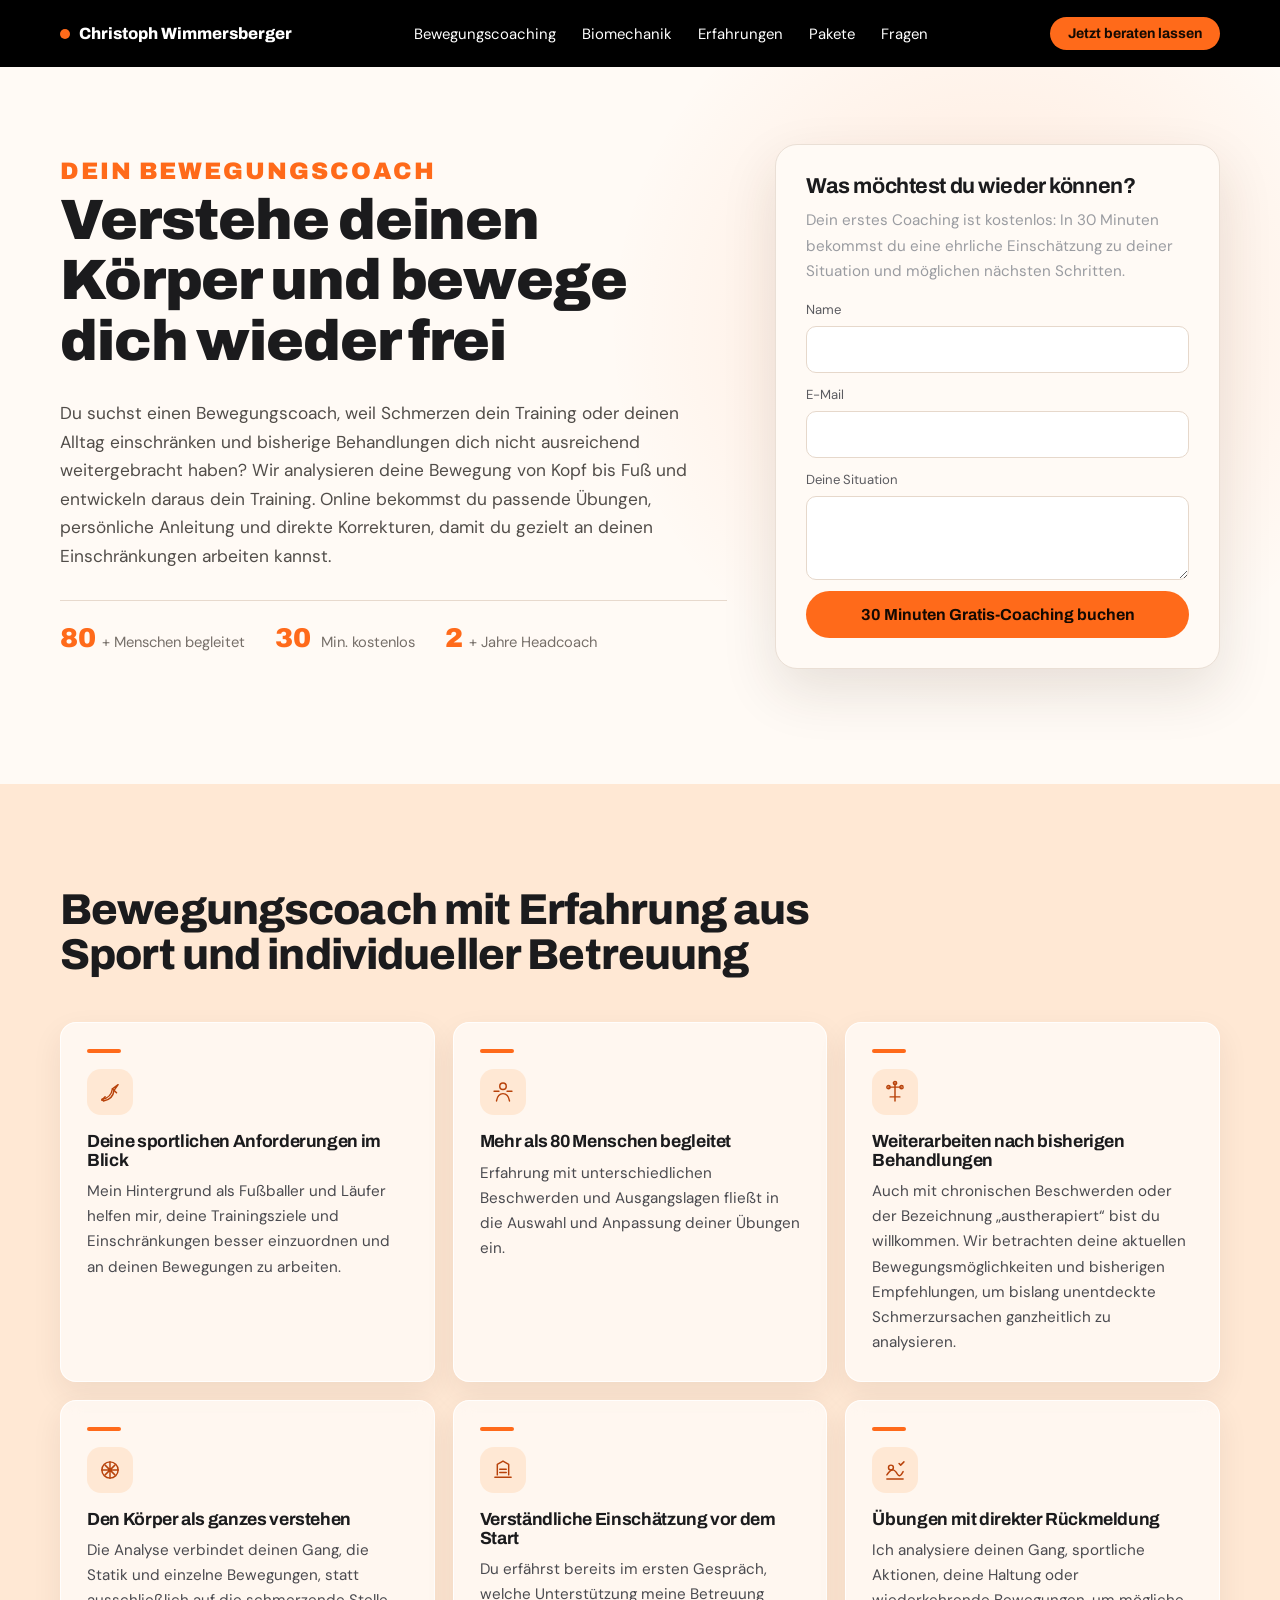
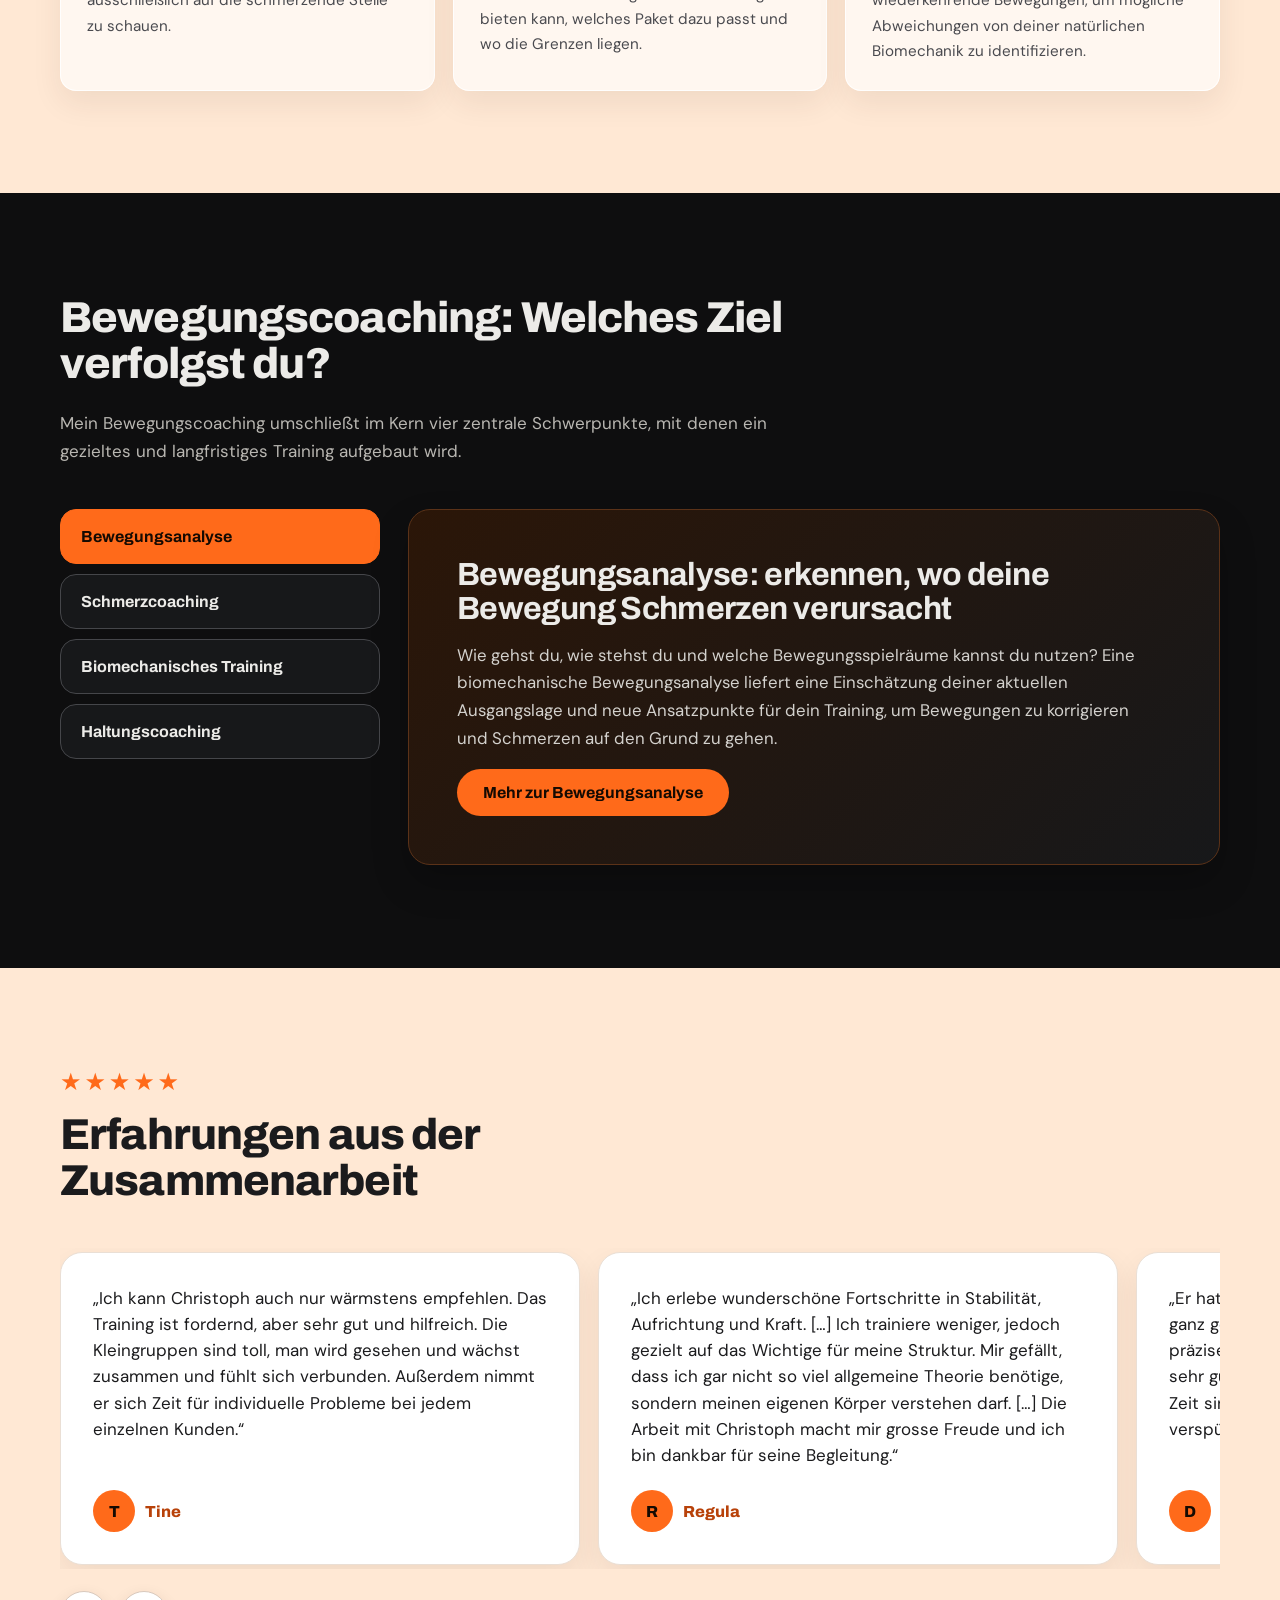
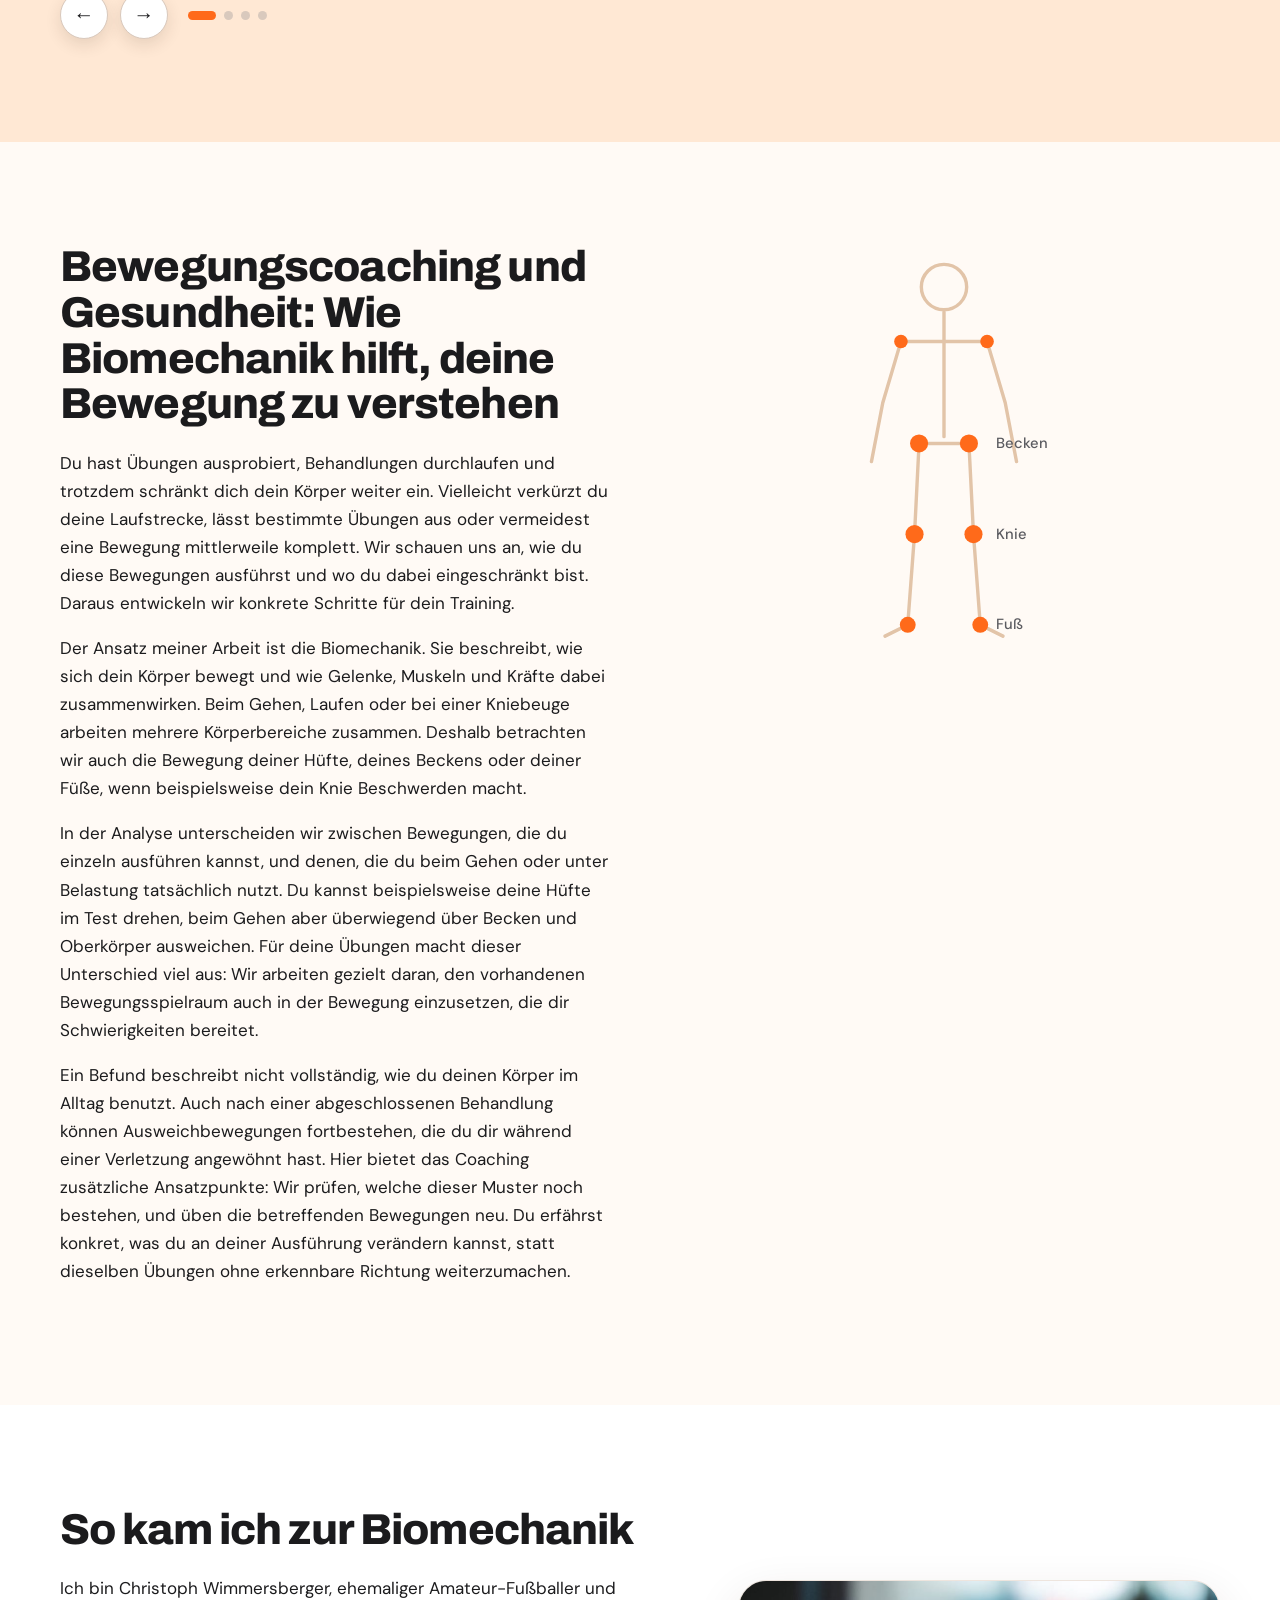
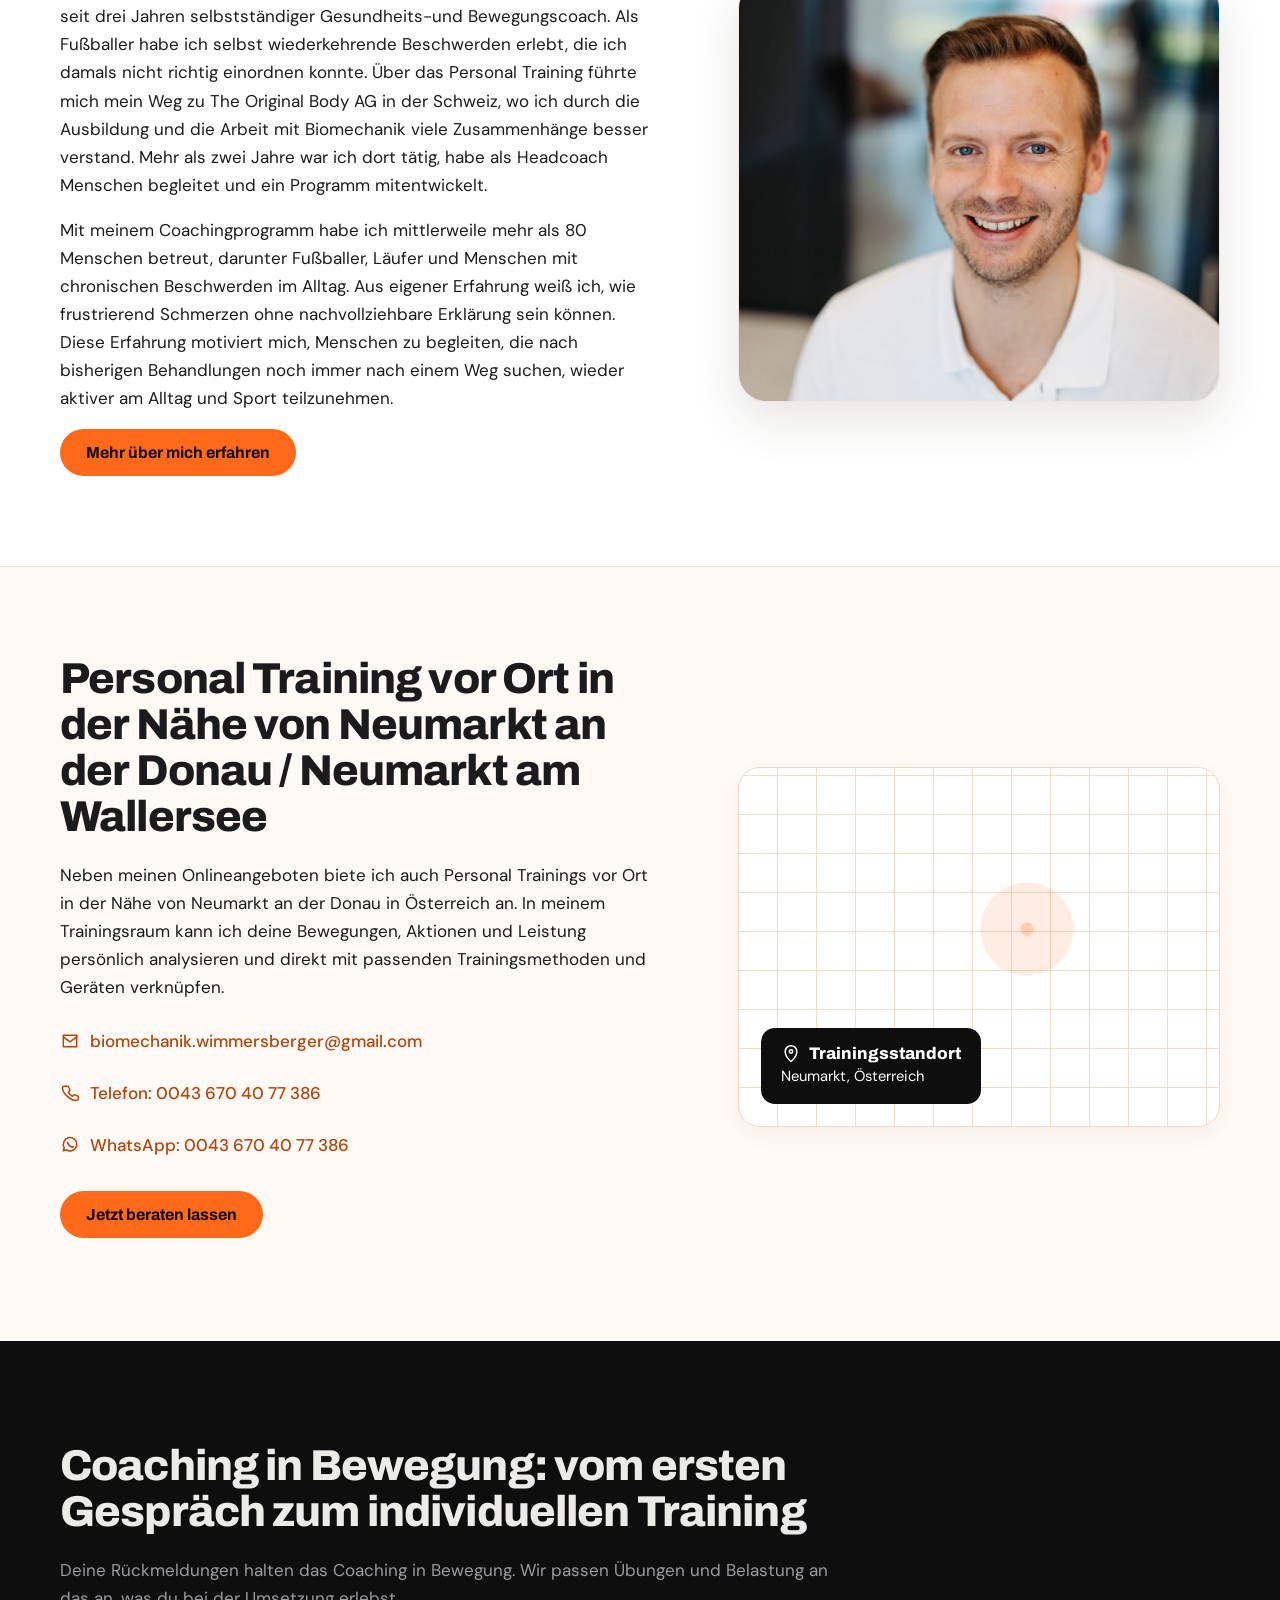
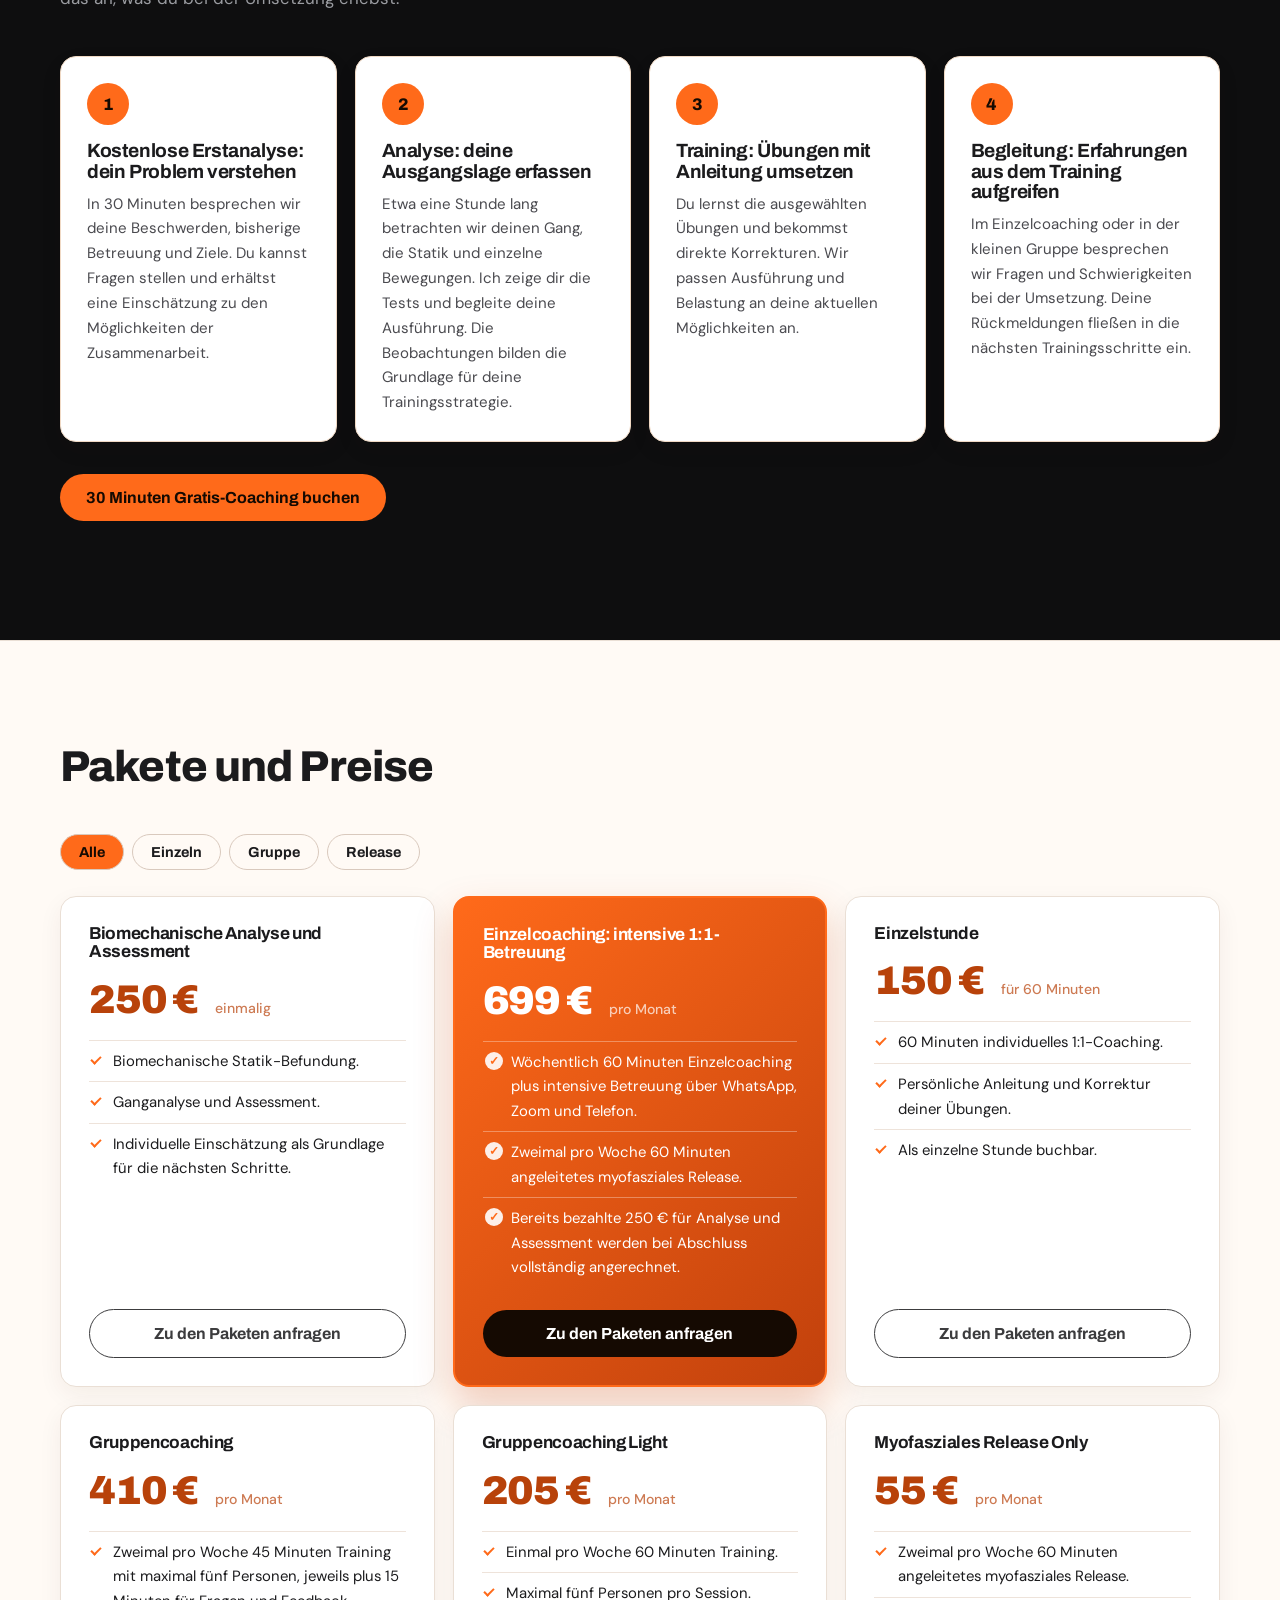
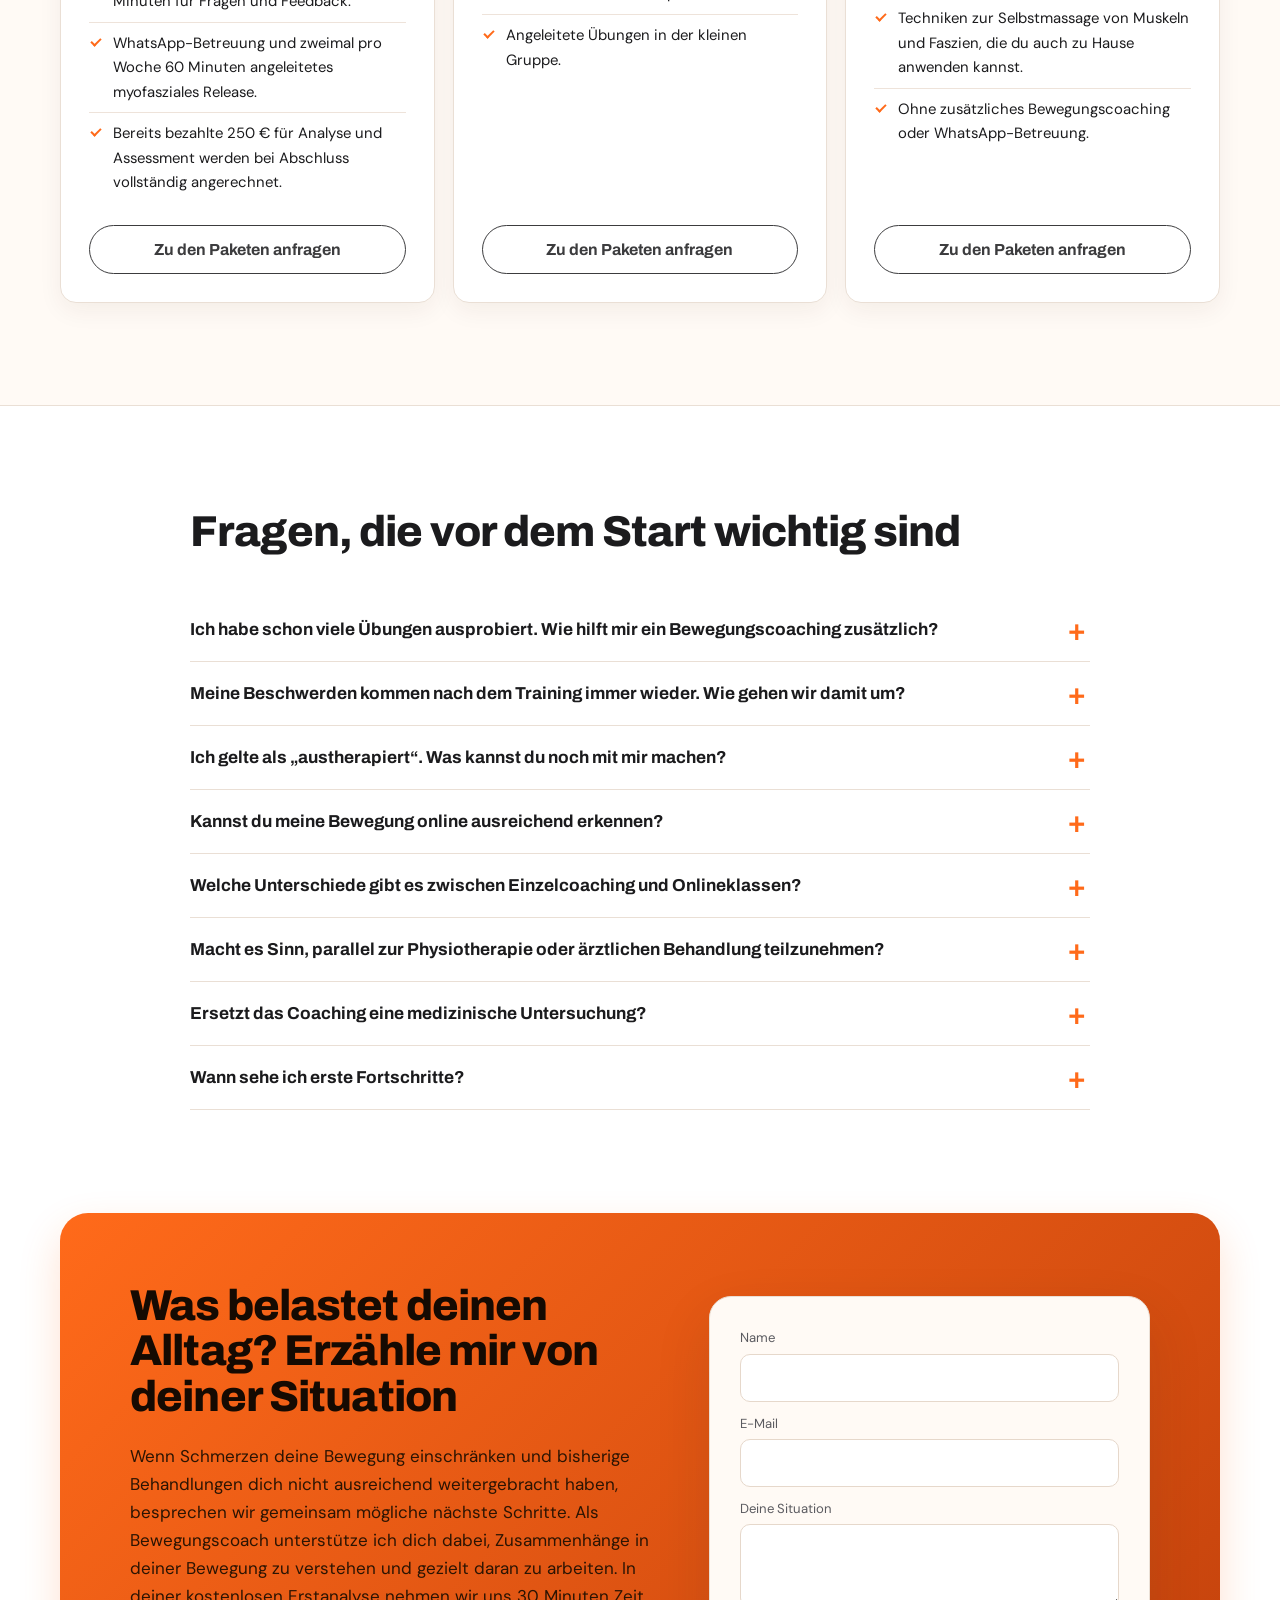
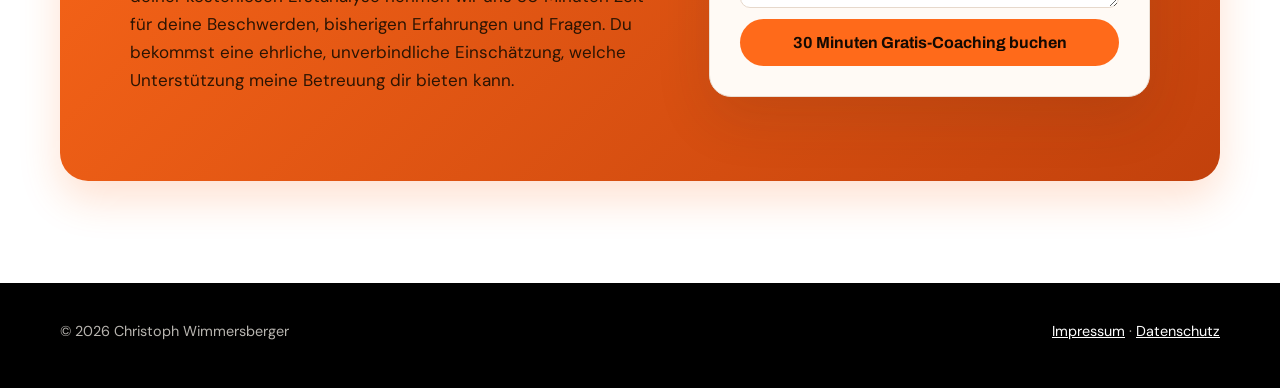
==== commit a087ae5a: "feat: improve mobile preview responsiveness" ====
--- a/docs/index.html
+++ b/docs/index.html
@@ -7,7 +7,8 @@
 <link rel="stylesheet" href="assets/css/preview.css">
 <!-- A preview estática usa os mesmos tokens visuais da homepage aprovada. -->
 <header><div class="wrap nav"><a class="logo" href="#top"><i></i>Christoph Wimmersberger</a>
-<nav aria-label="Hauptnavigation"><ul><li><a href="#coaching">Bewegungscoaching</a></li><li><a href="#biomechanik">Biomechanik</a></li><li><a href="#erfahrungen">Erfahrungen</a></li><li><a href="#pakete">Pakete</a></li><li><a href="#faq">Fragen</a></li></ul></nav>
+<button class="menu-toggle" type="button" aria-label="Menü öffnen" aria-expanded="false" aria-controls="mobile-menu"><span></span><span></span><span></span></button>
+<nav id="mobile-menu" aria-label="Hauptnavigation"><ul><li><a href="#coaching">Bewegungscoaching</a></li><li><a href="#biomechanik">Biomechanik</a></li><li><a href="#erfahrungen">Erfahrungen</a></li><li><a href="#pakete">Pakete</a></li><li><a href="#faq">Fragen</a></li></ul></nav>
 <a class="btn" href="#kontakt">Jetzt beraten lassen</a></div><div id="pg"></div></header>
 <main id="top">
 <section class="hero"><div class="wrap"><div>
--- a/docs/assets/css/preview.css
+++ b/docs/assets/css/preview.css
@@ -269,3 +269,31 @@
 .pricing-section .plan.top .btn{background:#150a02;color:#fff;border-color:#150a02}
 .pricing-section .plan.top .btn:hover,.pricing-section .plan.top .btn:focus-visible{background:#fff;color:#150a02;border-color:#fff}
 @media(prefers-reduced-motion:reduce){#erfahrung .tile{transition:none}#erfahrung .tile:hover{transform:none}}
+
+/* Round 6: responsive pricing, navigation and mobile flow. */
+.pricing-section .amt{display:flex;align-items:baseline;gap:.4em;flex-wrap:wrap;color:#b8420a}
+.pricing-section .amt small{margin-left:.1em;line-height:1.2;color:#b8420a}
+.pricing-section .plan.top .amt,.pricing-section .plan.top .amt small{color:#fff}
+.menu-toggle{display:none;align-items:center;justify-content:center;flex-direction:column;gap:4px;width:42px;height:42px;padding:8px;border:1px solid #4a4a4a;border-radius:10px;background:#000;color:#fff;cursor:pointer}
+.menu-toggle span{display:block;width:20px;height:2px;border-radius:2px;background:currentColor;transition:transform .2s ease,opacity .2s ease}
+.menu-toggle[aria-expanded=true] span:nth-child(1){transform:translateY(6px) rotate(45deg)}
+.menu-toggle[aria-expanded=true] span:nth-child(2){opacity:0}
+.menu-toggle[aria-expanded=true] span:nth-child(3){transform:translateY(-6px) rotate(-45deg)}
+.stats span{min-width:0}
+.ct{min-width:0}
+.ct a span{flex:1;min-width:0;overflow-wrap:break-word;word-break:normal}
+@media(max-width:900px){
+  .nav{height:auto;min-height:66px;flex-wrap:wrap;gap:10px;padding-top:10px;padding-bottom:10px}
+  .logo{margin-right:auto;min-width:0}
+  .menu-toggle{display:inline-flex;flex:0 0 42px;order:2}
+  .nav>nav{display:none;order:4;flex:1 0 100%;width:100%;padding-top:6px}
+  .nav>nav.is-open{display:block}
+  .nav>nav ul{display:grid;grid-template-columns:1fr;gap:2px;padding:4px 0 8px}
+  .nav>nav a{display:block;padding:10px 4px;color:#fff}
+  .nav>.btn{order:3;flex:1 0 100%;width:100%;min-height:44px;padding:11px 18px;white-space:nowrap;text-align:center}
+  .stats{display:grid;grid-template-columns:1fr;justify-items:center;gap:16px;text-align:center}
+  .stats span{display:flex;flex-direction:column;align-items:center;gap:2px}
+  .stats b{margin-right:0}
+  #ueber-mich .portrait-frame{order:-1}
+}
+@media(prefers-reduced-motion:reduce){.menu-toggle span{transition:none}}
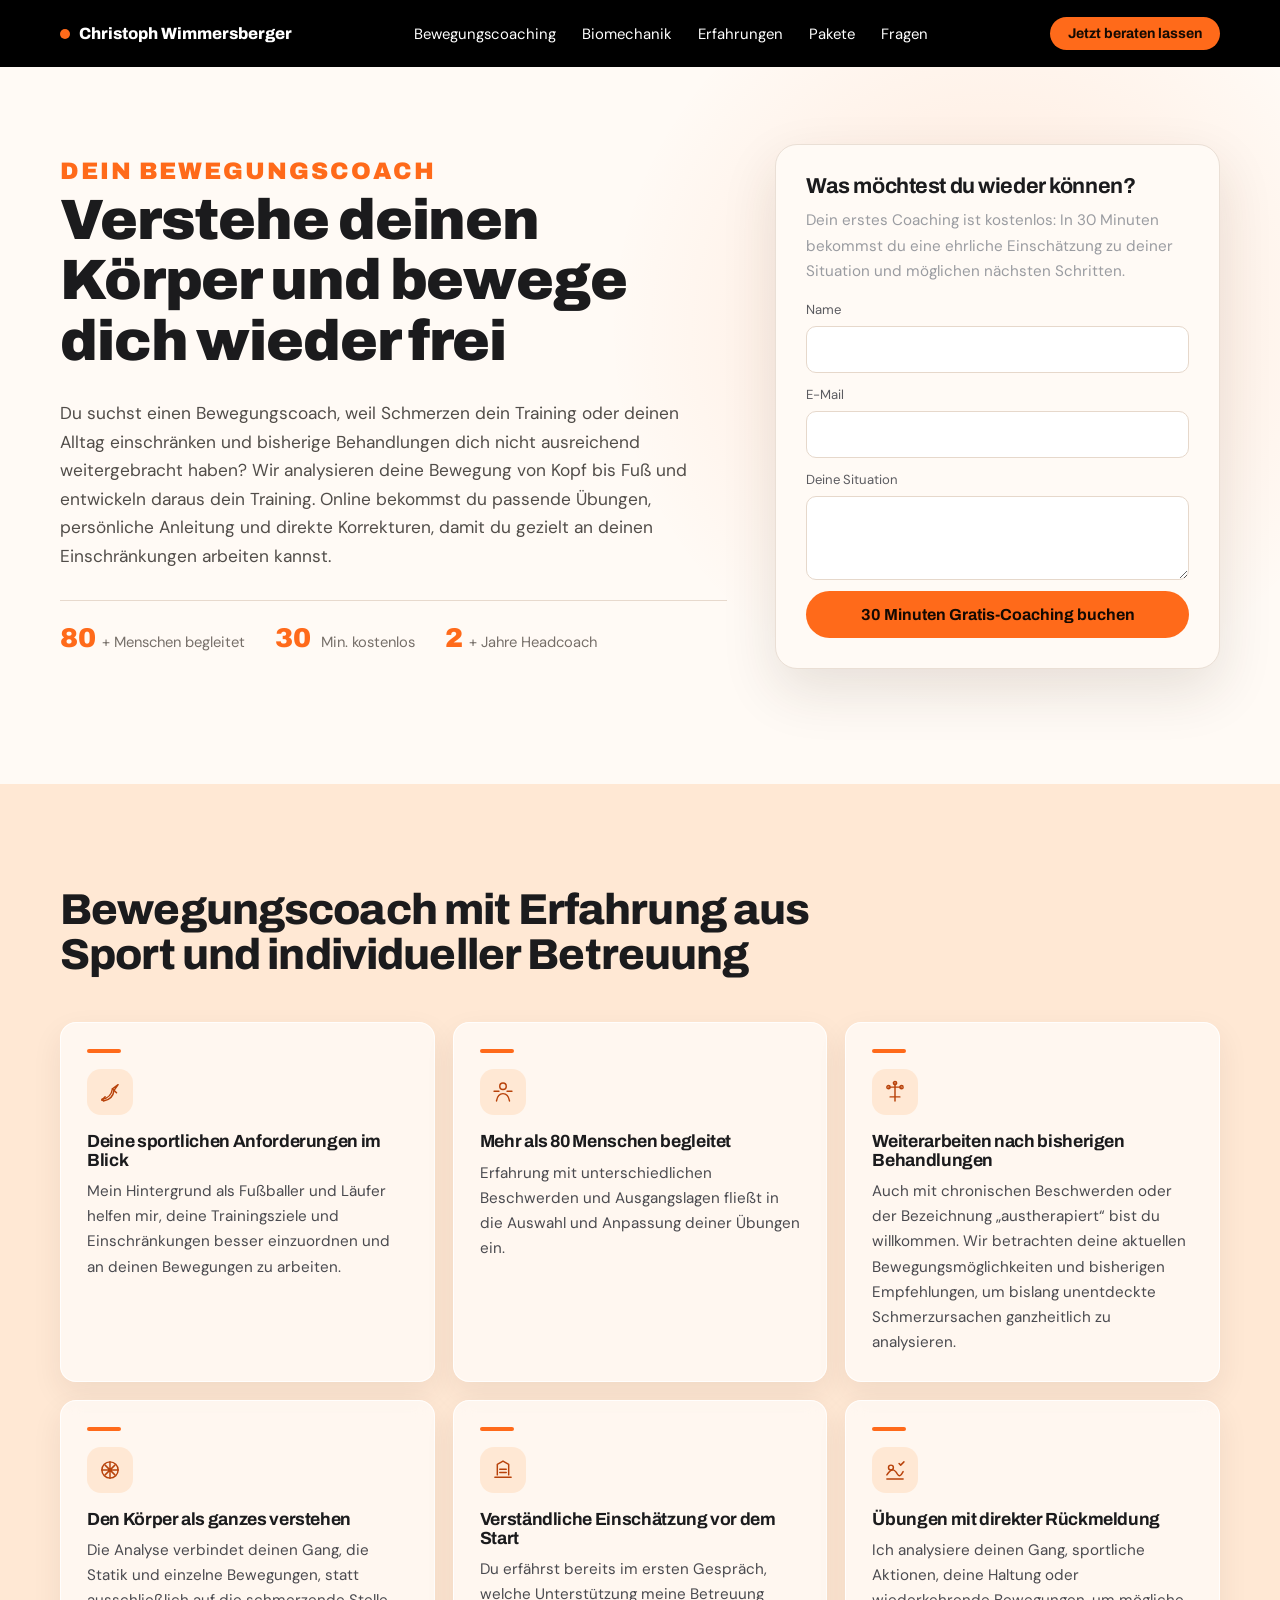
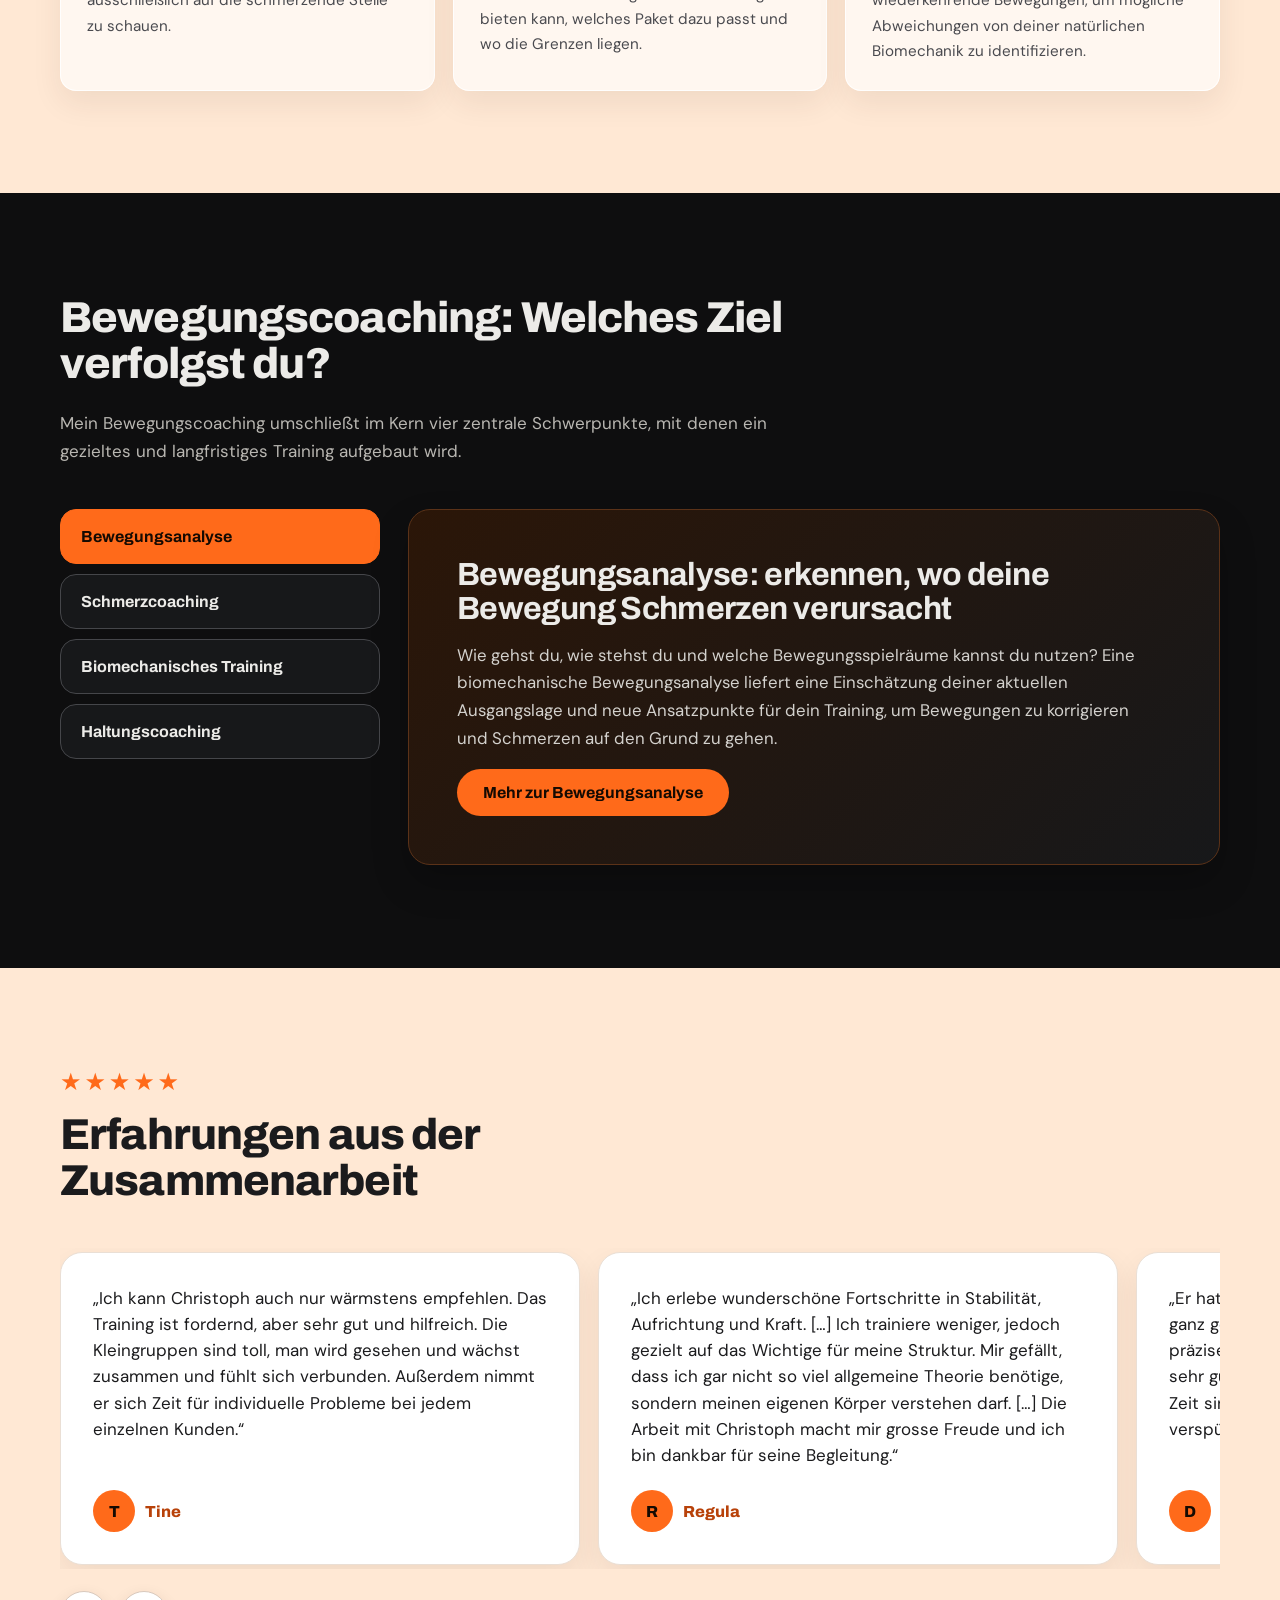
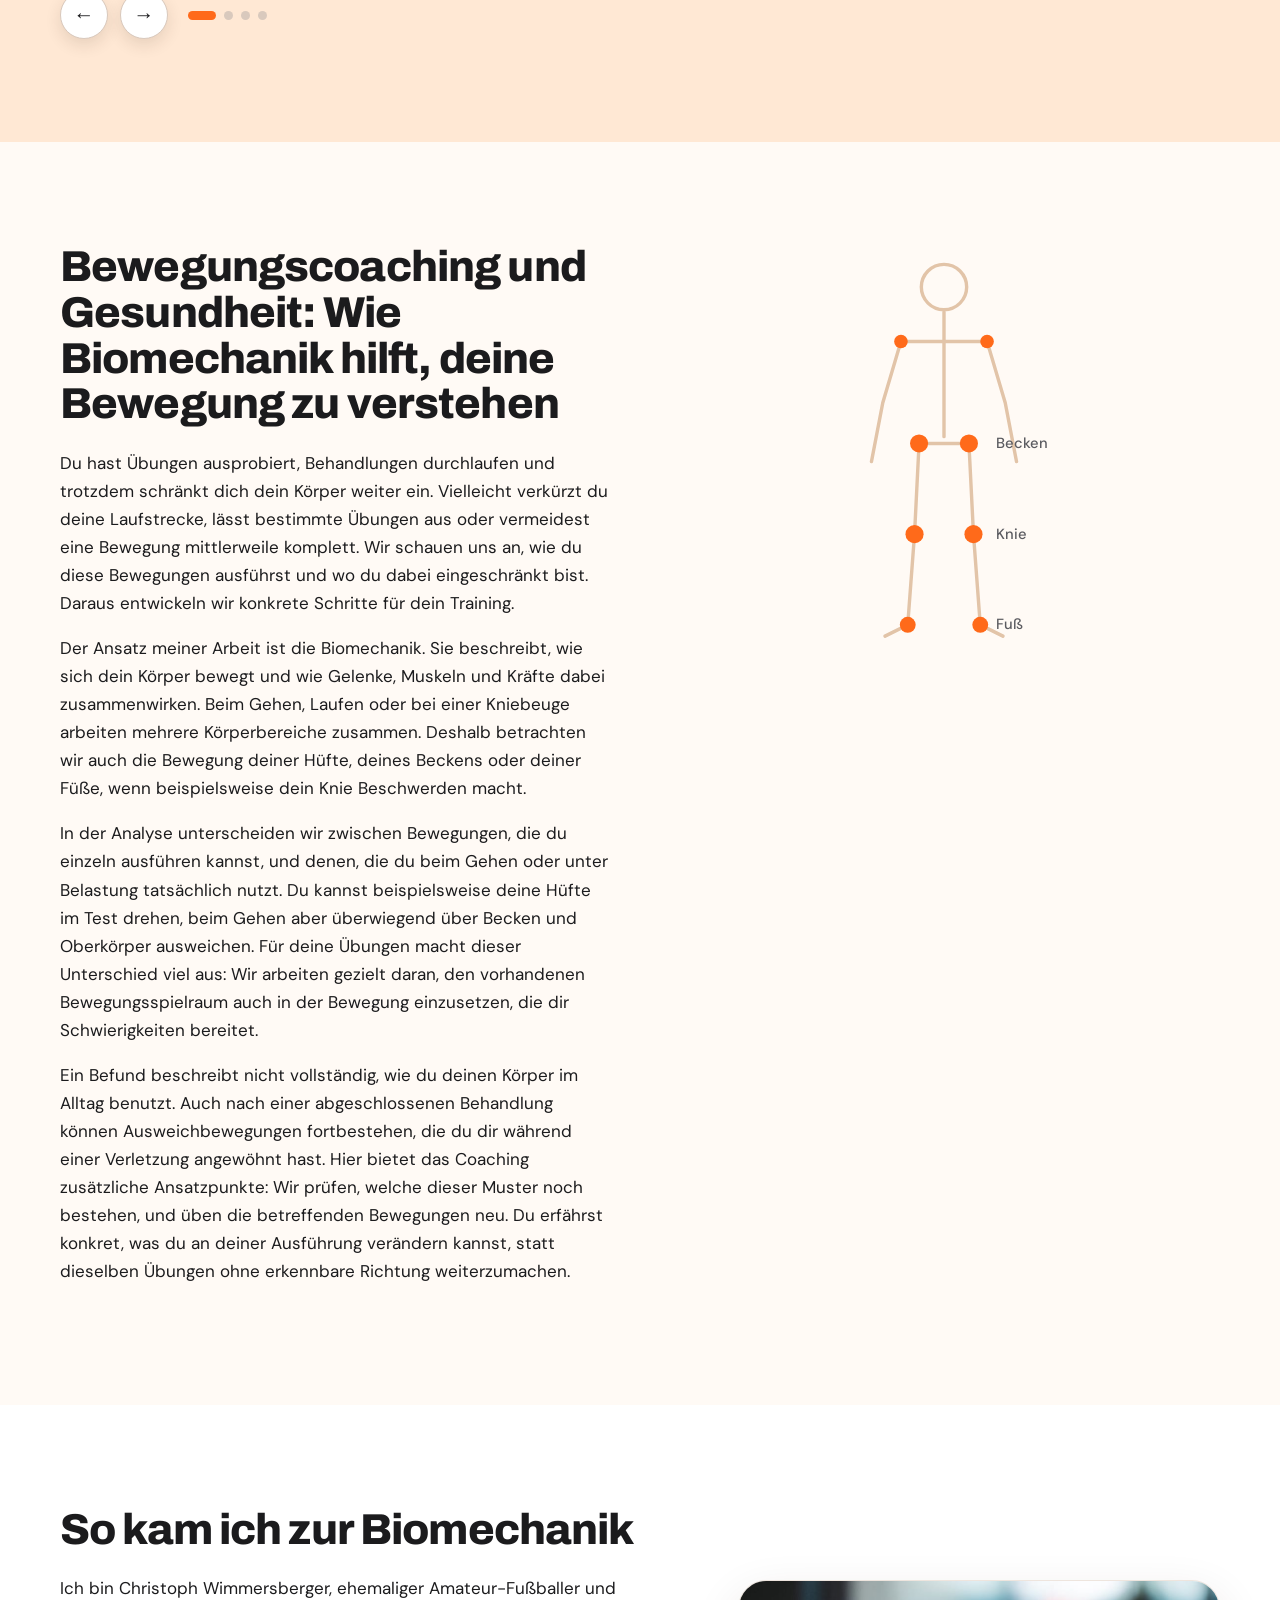
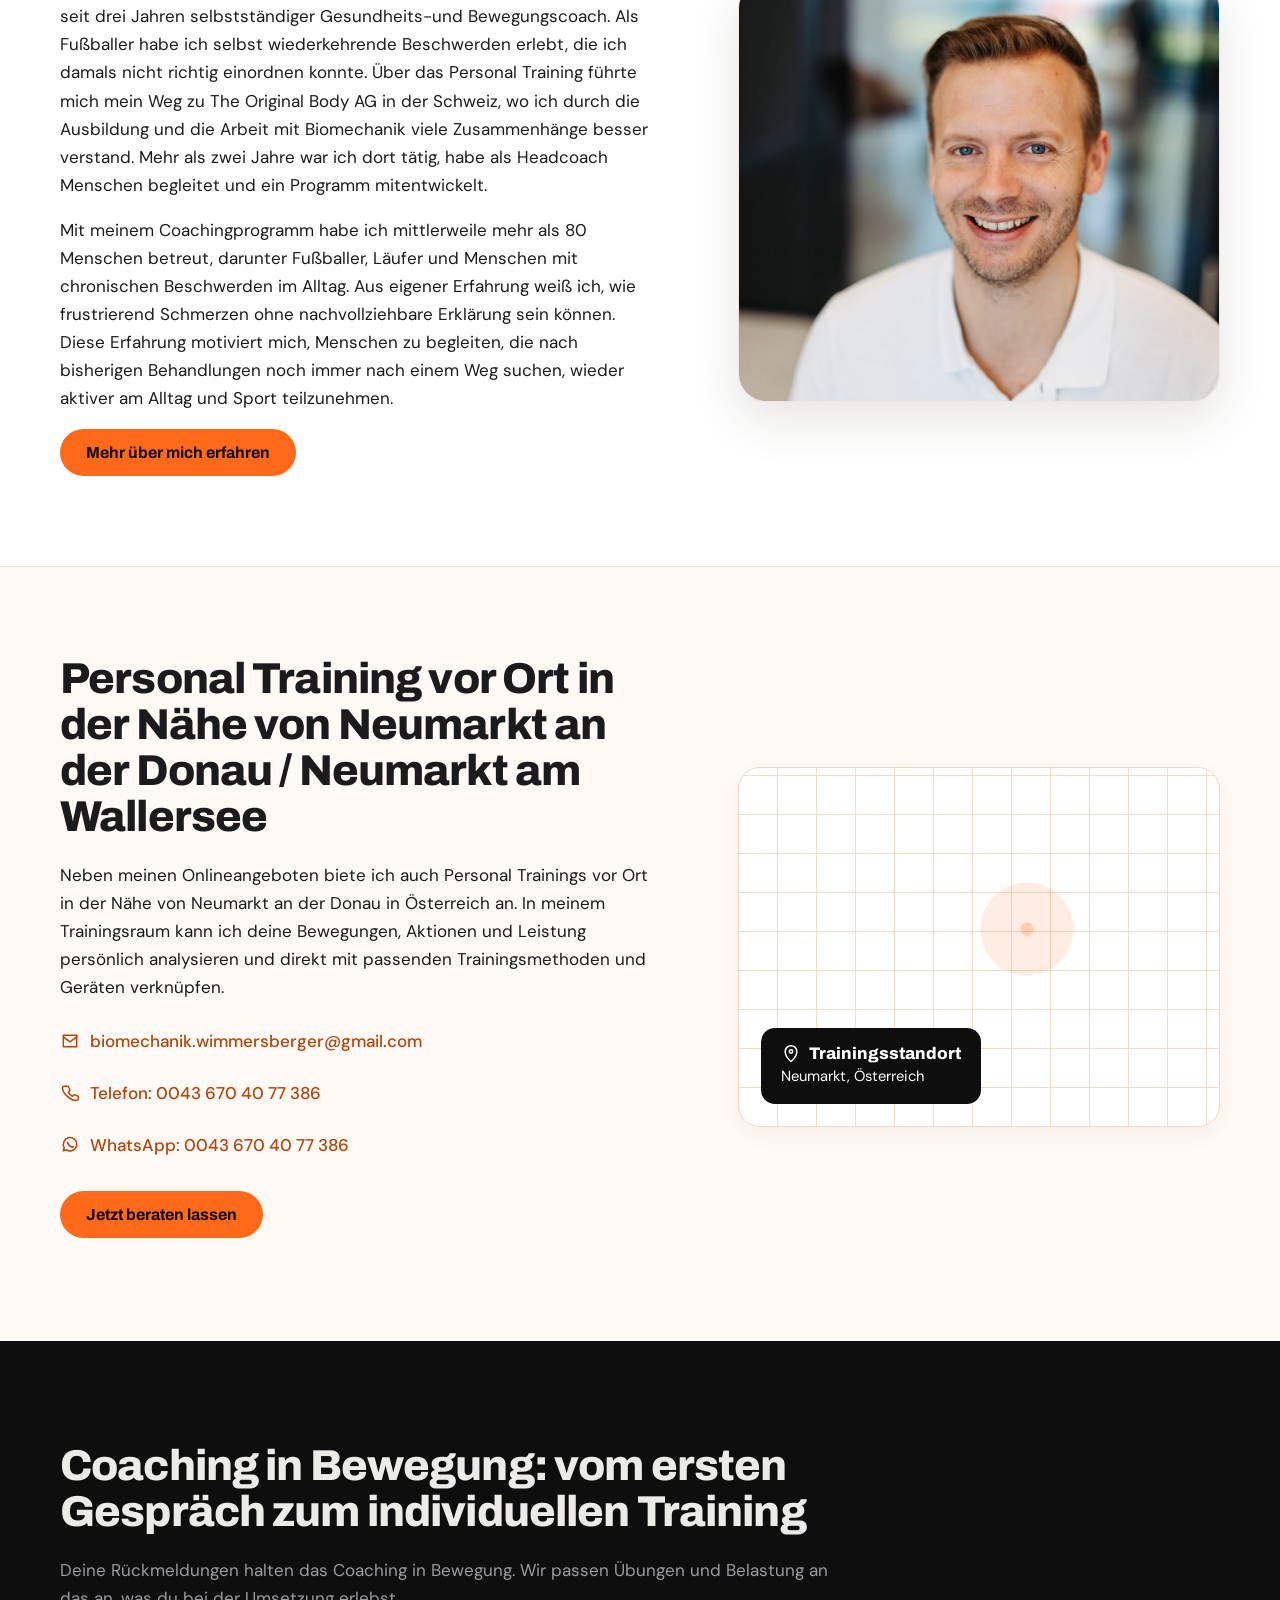
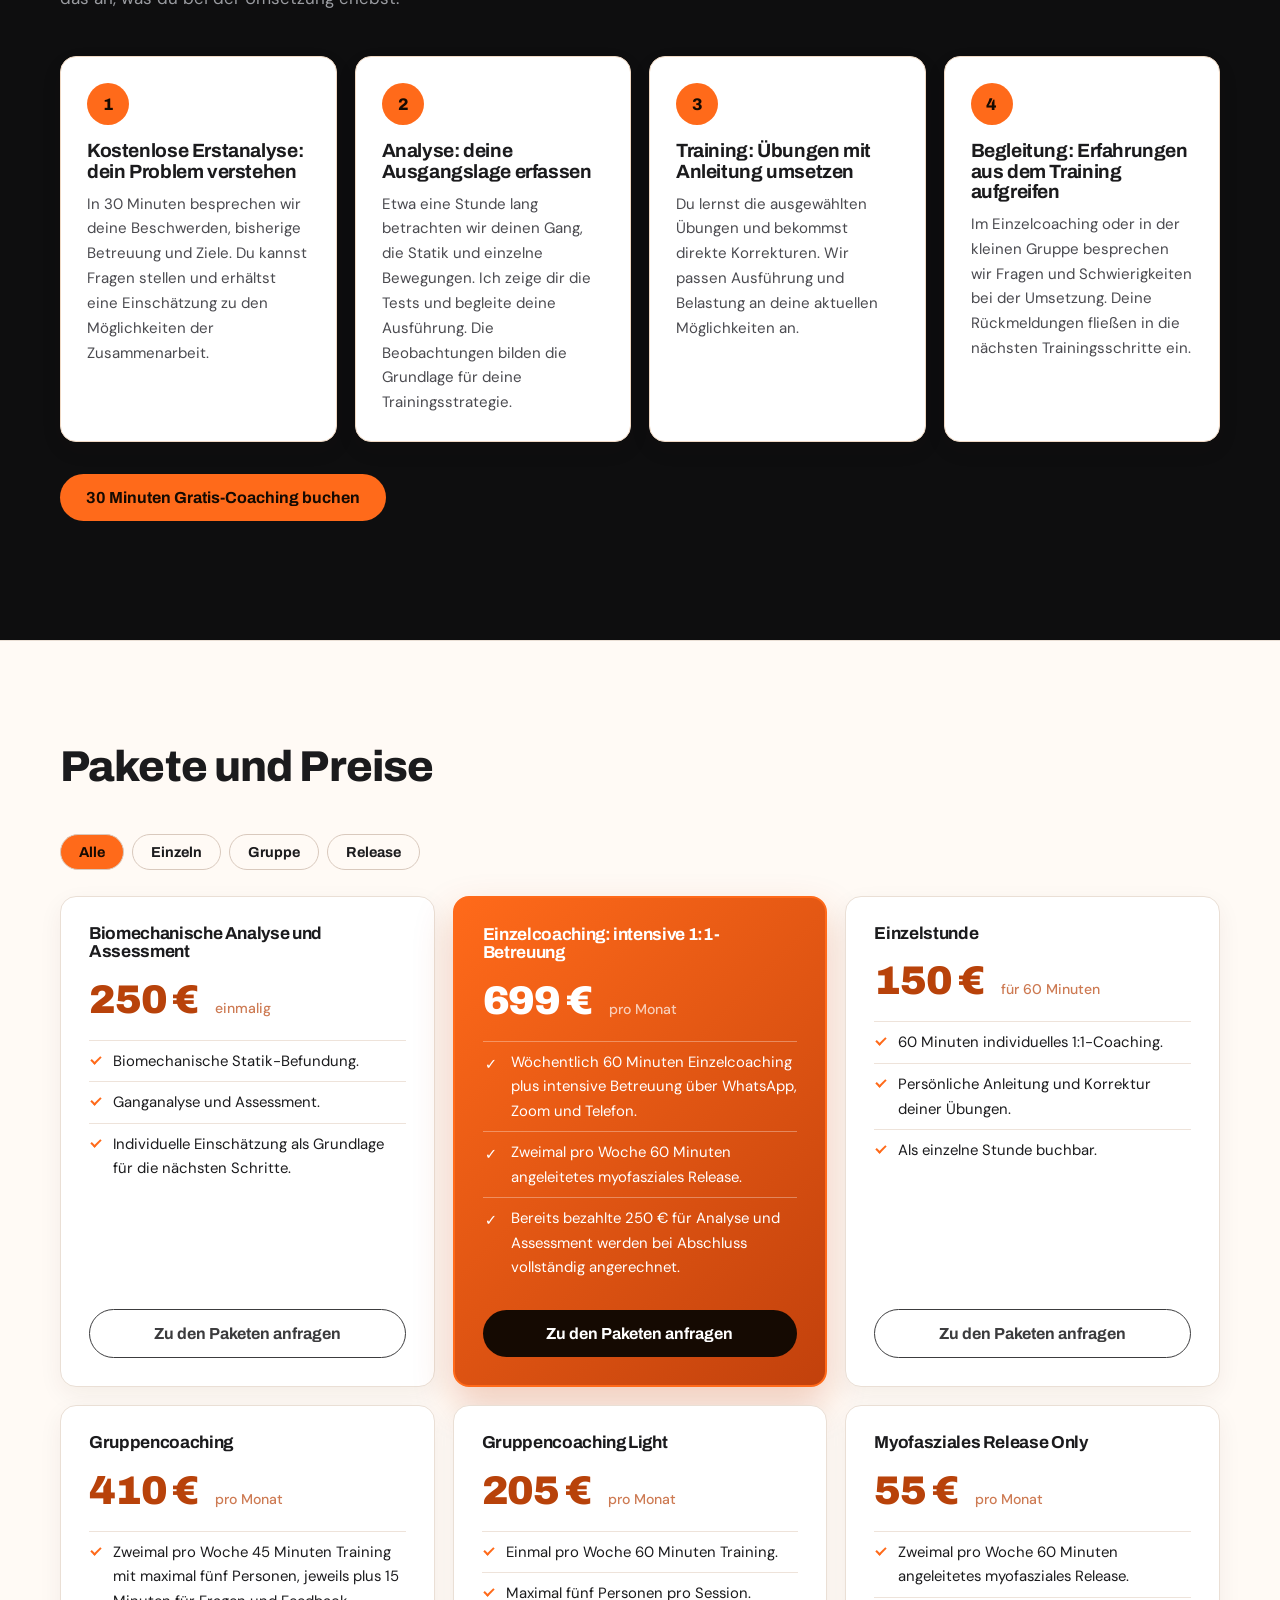
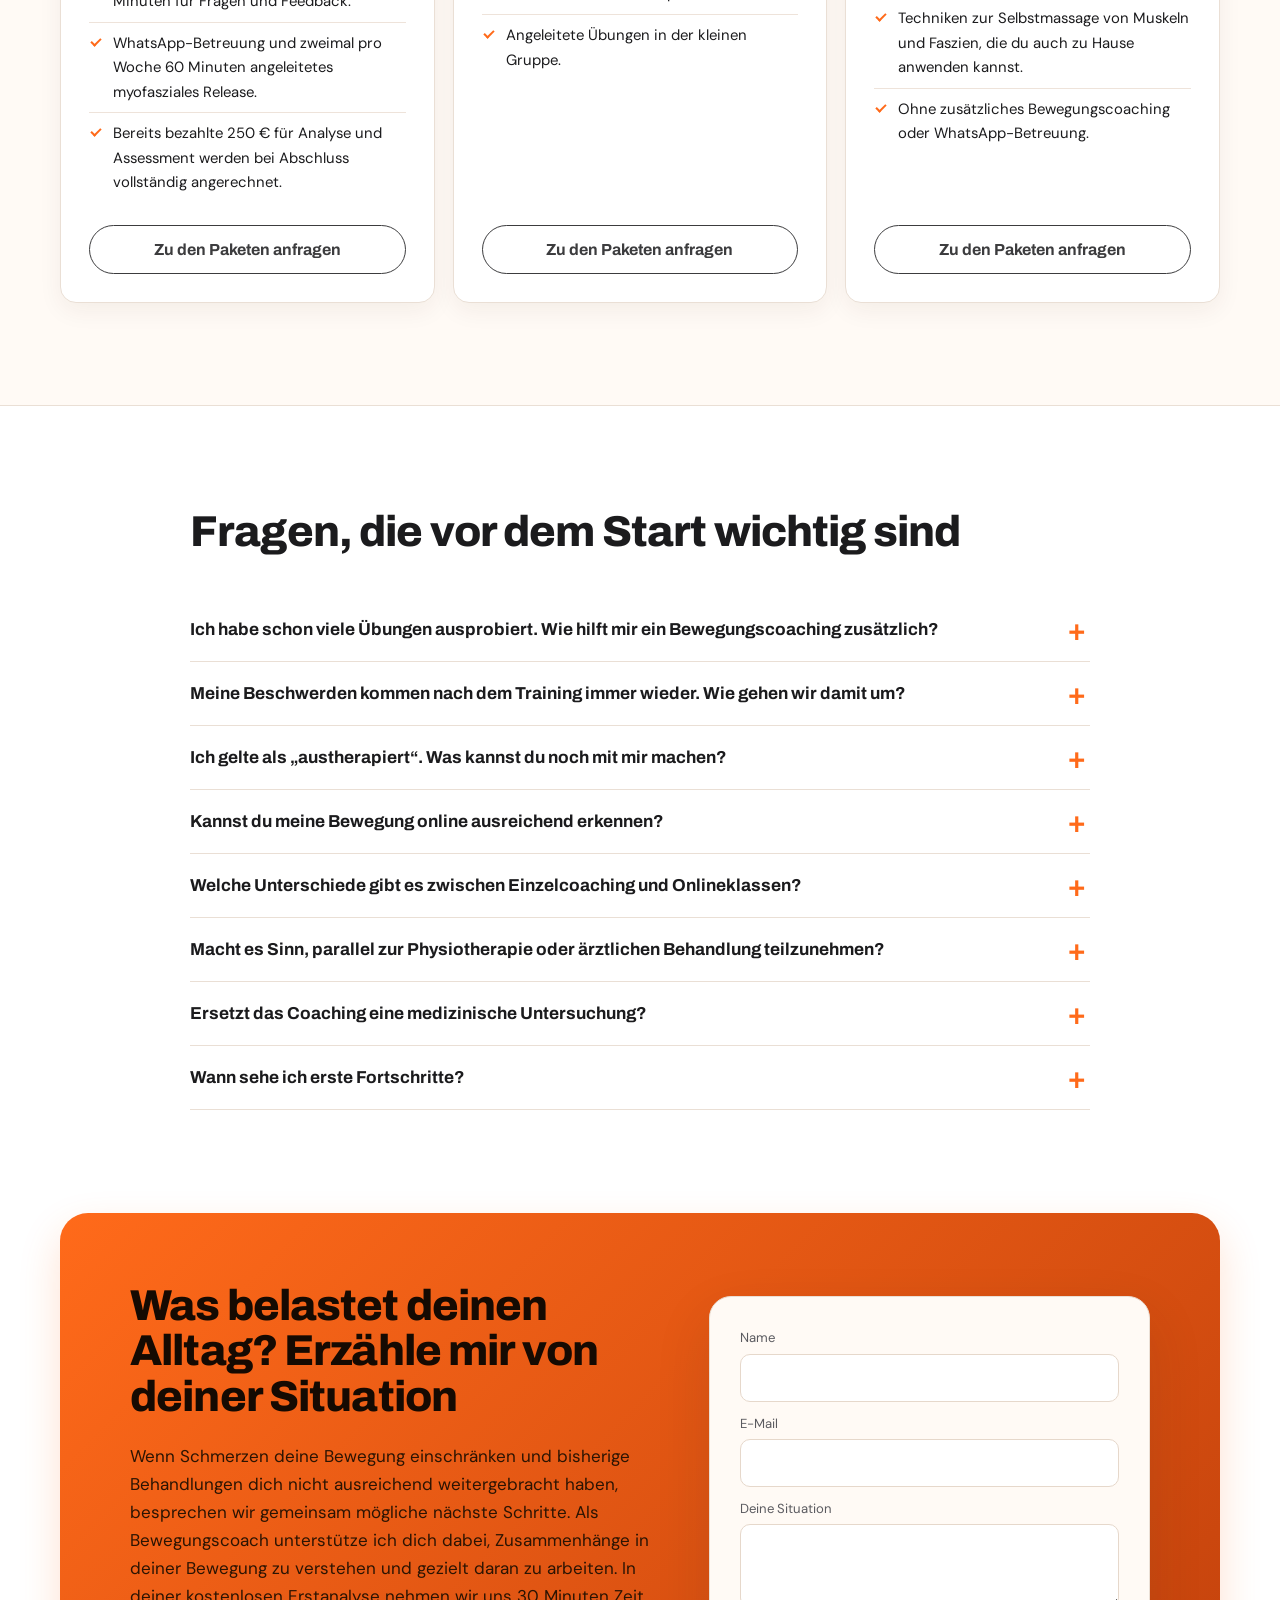
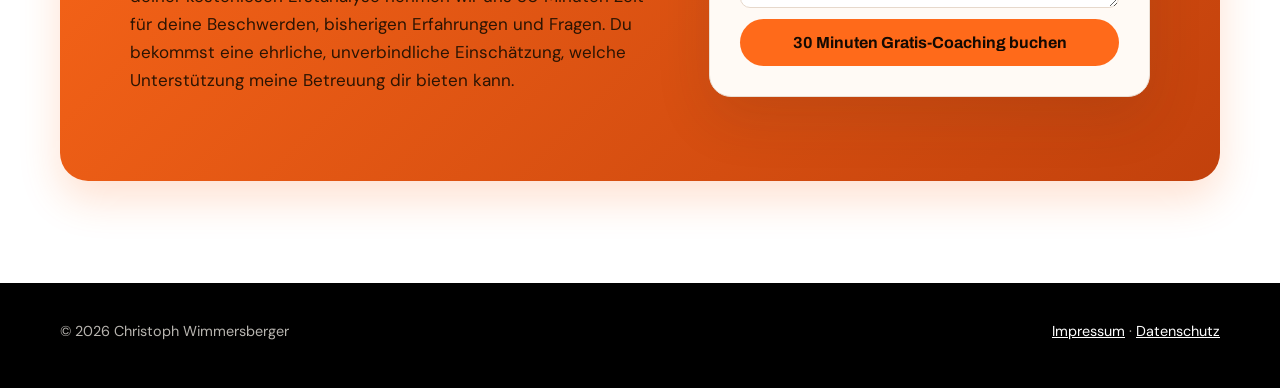
==== commit b7637236: "fix: refine mobile preview navigation and counts" ====
--- a/docs/index.html
+++ b/docs/index.html
@@ -8,8 +8,8 @@
 <!-- A preview estática usa os mesmos tokens visuais da homepage aprovada. -->
 <header><div class="wrap nav"><a class="logo" href="#top"><i></i>Christoph Wimmersberger</a>
 <button class="menu-toggle" type="button" aria-label="Menü öffnen" aria-expanded="false" aria-controls="mobile-menu"><span></span><span></span><span></span></button>
-<nav id="mobile-menu" aria-label="Hauptnavigation"><ul><li><a href="#coaching">Bewegungscoaching</a></li><li><a href="#biomechanik">Biomechanik</a></li><li><a href="#erfahrungen">Erfahrungen</a></li><li><a href="#pakete">Pakete</a></li><li><a href="#faq">Fragen</a></li></ul></nav>
-<a class="btn" href="#kontakt">Jetzt beraten lassen</a></div><div id="pg"></div></header>
+<nav id="mobile-menu" aria-label="Hauptnavigation"><ul><li><a href="#coaching">Bewegungscoaching</a></li><li><a href="#biomechanik">Biomechanik</a></li><li><a href="#erfahrungen">Erfahrungen</a></li><li><a href="#pakete">Pakete</a></li><li><a href="#faq">Fragen</a></li></ul><a class="btn menu-cta" href="#kontakt">Jetzt beraten lassen</a></nav>
+<a class="btn desktop-cta" href="#kontakt">Jetzt beraten lassen</a></div><div id="pg"></div></header>
 <main id="top">
 <section class="hero"><div class="wrap"><div>
 <h1><span class="hero-kicker">Dein Bewegungscoach</span><strong>Verstehe deinen Körper und bewege dich wieder frei</strong></h1>
@@ -61,7 +61,7 @@
 
 <section class="light location-section" id="vor-ort"><div class="wrap about-grid"><div><h2 class="rv">Personal Training vor Ort in der Nähe von Neumarkt an der Donau / Neumarkt am Wallersee</h2>
 <p>Neben meinen Onlineangeboten biete ich auch Personal Trainings vor Ort in der Nähe von Neumarkt an der Donau in Österreich an. In meinem Trainingsraum kann ich deine Bewegungen, Aktionen und Leistung persönlich analysieren und direkt mit passenden Trainingsmethoden und Geräten verknüpfen.</p>
-<div class="ct"><a href="mailto:biomechanik.wimmersberger@gmail.com"><svg class="contact-icon" viewBox="0 0 24 24" aria-hidden="true"><path d="M4 5h16v14H4z"/><path d="m4 7 8 6 8-6"/></svg><span>biomechanik.wimmersberger@gmail.com</span></a><a href="tel:+436704077386"><svg class="contact-icon" viewBox="0 0 24 24" aria-hidden="true"><path d="M7 4h3l2 5-2 2c1 2 3 4 5 5l2-2 5 2v3c0 1-1 2-2 2C12 21 3 12 3 6c0-1 1-2 2-2z"/></svg><span>Telefon: 0043 670 40 77 386</span></a><a href="https://wa.me/436704077386"><svg class="contact-icon" viewBox="0 0 24 24" aria-hidden="true"><path d="M20 11a8 8 0 0 1-12 7l-4 1 1-4a8 8 0 1 1 15-4z"/><path d="M9 9c1 3 3 5 6 6l1-1"/></svg><span>WhatsApp: 0043 670 40 77 386</span></a></div>
+<div class="ct"><a href="mailto:biomechanik.wimmersberger@gmail.com"><svg class="contact-icon" viewBox="0 0 24 24" aria-hidden="true"><path d="M4 5h16v14H4z"/><path d="m4 7 8 6 8-6"/></svg><span class="email-text"><span>biomechanik.wimmersberger</span><span>@gmail.com</span></span></a><a href="tel:+436704077386"><svg class="contact-icon" viewBox="0 0 24 24" aria-hidden="true"><path d="M7 4h3l2 5-2 2c1 2 3 4 5 5l2-2 5 2v3c0 1-1 2-2 2C12 21 3 12 3 6c0-1 1-2 2-2z"/></svg><span>Telefon: 0043 670 40 77 386</span></a><a href="https://wa.me/436704077386"><svg class="contact-icon" viewBox="0 0 24 24" aria-hidden="true"><path d="M20 11a8 8 0 0 1-12 7l-4 1 1-4a8 8 0 1 1 15-4z"/><path d="M9 9c1 3 3 5 6 6l1-1"/></svg><span>WhatsApp: 0043 670 40 77 386</span></a></div>
 <a class="btn" href="#kontakt">Jetzt beraten lassen</a></div><div class="map" role="img" aria-label="Reservierter Bereich für eine spätere Google-Maps-Integration"><div><b><svg class="contact-icon" viewBox="0 0 24 24" aria-hidden="true"><path d="M12 21s7-6 7-12a7 7 0 1 0-14 0c0 6 7 12 7 12z"/><circle cx="12" cy="9" r="2"/></svg>Trainingsstandort</b>Neumarkt, Österreich</div></div></div></section>
 
 <section class="steps-section"><div class="wrap"><div class="head rv"><h2>Coaching in Bewegung: vom ersten Gespräch zum individuellen Training</h2><p class="m">Deine Rückmeldungen halten das Coaching in Bewegung. Wir passen Übungen und Belastung an das an, was du bei der Umsetzung erlebst.</p></div>
--- a/docs/assets/css/preview.css
+++ b/docs/assets/css/preview.css
@@ -274,6 +274,10 @@
 .pricing-section .amt{display:flex;align-items:baseline;gap:.4em;flex-wrap:wrap;color:#b8420a}
 .pricing-section .amt small{margin-left:.1em;line-height:1.2;color:#b8420a}
 .pricing-section .plan.top .amt,.pricing-section .plan.top .amt small{color:#fff}
+.menu-cta{display:none}
+.desktop-cta{display:inline-flex}
+.pricing-section .plan.top li::before{content:"✓";background:none;color:#fff;border:0;width:auto;height:auto;display:block;font:inherit;transform:none}
+.pricing-section .plan.top li{overflow-wrap:anywhere;word-break:normal;min-width:0}
 .menu-toggle{display:none;align-items:center;justify-content:center;flex-direction:column;gap:4px;width:42px;height:42px;padding:8px;border:1px solid #4a4a4a;border-radius:10px;background:#000;color:#fff;cursor:pointer}
 .menu-toggle span{display:block;width:20px;height:2px;border-radius:2px;background:currentColor;transition:transform .2s ease,opacity .2s ease}
 .menu-toggle[aria-expanded=true] span:nth-child(1){transform:translateY(6px) rotate(45deg)}
@@ -282,6 +286,11 @@
 .stats span{min-width:0}
 .ct{min-width:0}
 .ct a span{flex:1;min-width:0;overflow-wrap:break-word;word-break:normal}
+.ct a .email-text{display:inline-flex;flex:1;min-width:0;overflow-wrap:normal;word-break:normal}
+.ct a .email-text span{flex:0 1 auto;min-width:0}
+.pricing-section .plan.top{min-width:0;overflow:hidden}
+.pricing-section .plan.top ul,.pricing-section .plan.top li{min-width:0}
+.two>svg{min-width:0}
 @media(max-width:900px){
   .nav{height:auto;min-height:66px;flex-wrap:wrap;gap:10px;padding-top:10px;padding-bottom:10px}
   .logo{margin-right:auto;min-width:0}
@@ -291,9 +300,13 @@
   .nav>nav ul{display:grid;grid-template-columns:1fr;gap:2px;padding:4px 0 8px}
   .nav>nav a{display:block;padding:10px 4px;color:#fff}
   .nav>.btn{order:3;flex:1 0 100%;width:100%;min-height:44px;padding:11px 18px;white-space:nowrap;text-align:center}
+  .nav>.desktop-cta{display:none}
+  .nav>nav .menu-cta{display:flex;order:5;width:100%;margin:8px 0 4px;padding:12px 18px;white-space:nowrap}
   .stats{display:grid;grid-template-columns:1fr;justify-items:center;gap:16px;text-align:center}
   .stats span{display:flex;flex-direction:column;align-items:center;gap:2px}
   .stats b{margin-right:0}
   #ueber-mich .portrait-frame{order:-1}
+  #biomechanik .two>svg{order:-1}
 }
+@media(max-width:560px){.ct a .email-text{display:grid;grid-template-columns:1fr;line-height:1.35}.ct a .email-text span{display:block}}
 @media(prefers-reduced-motion:reduce){.menu-toggle span{transition:none}}
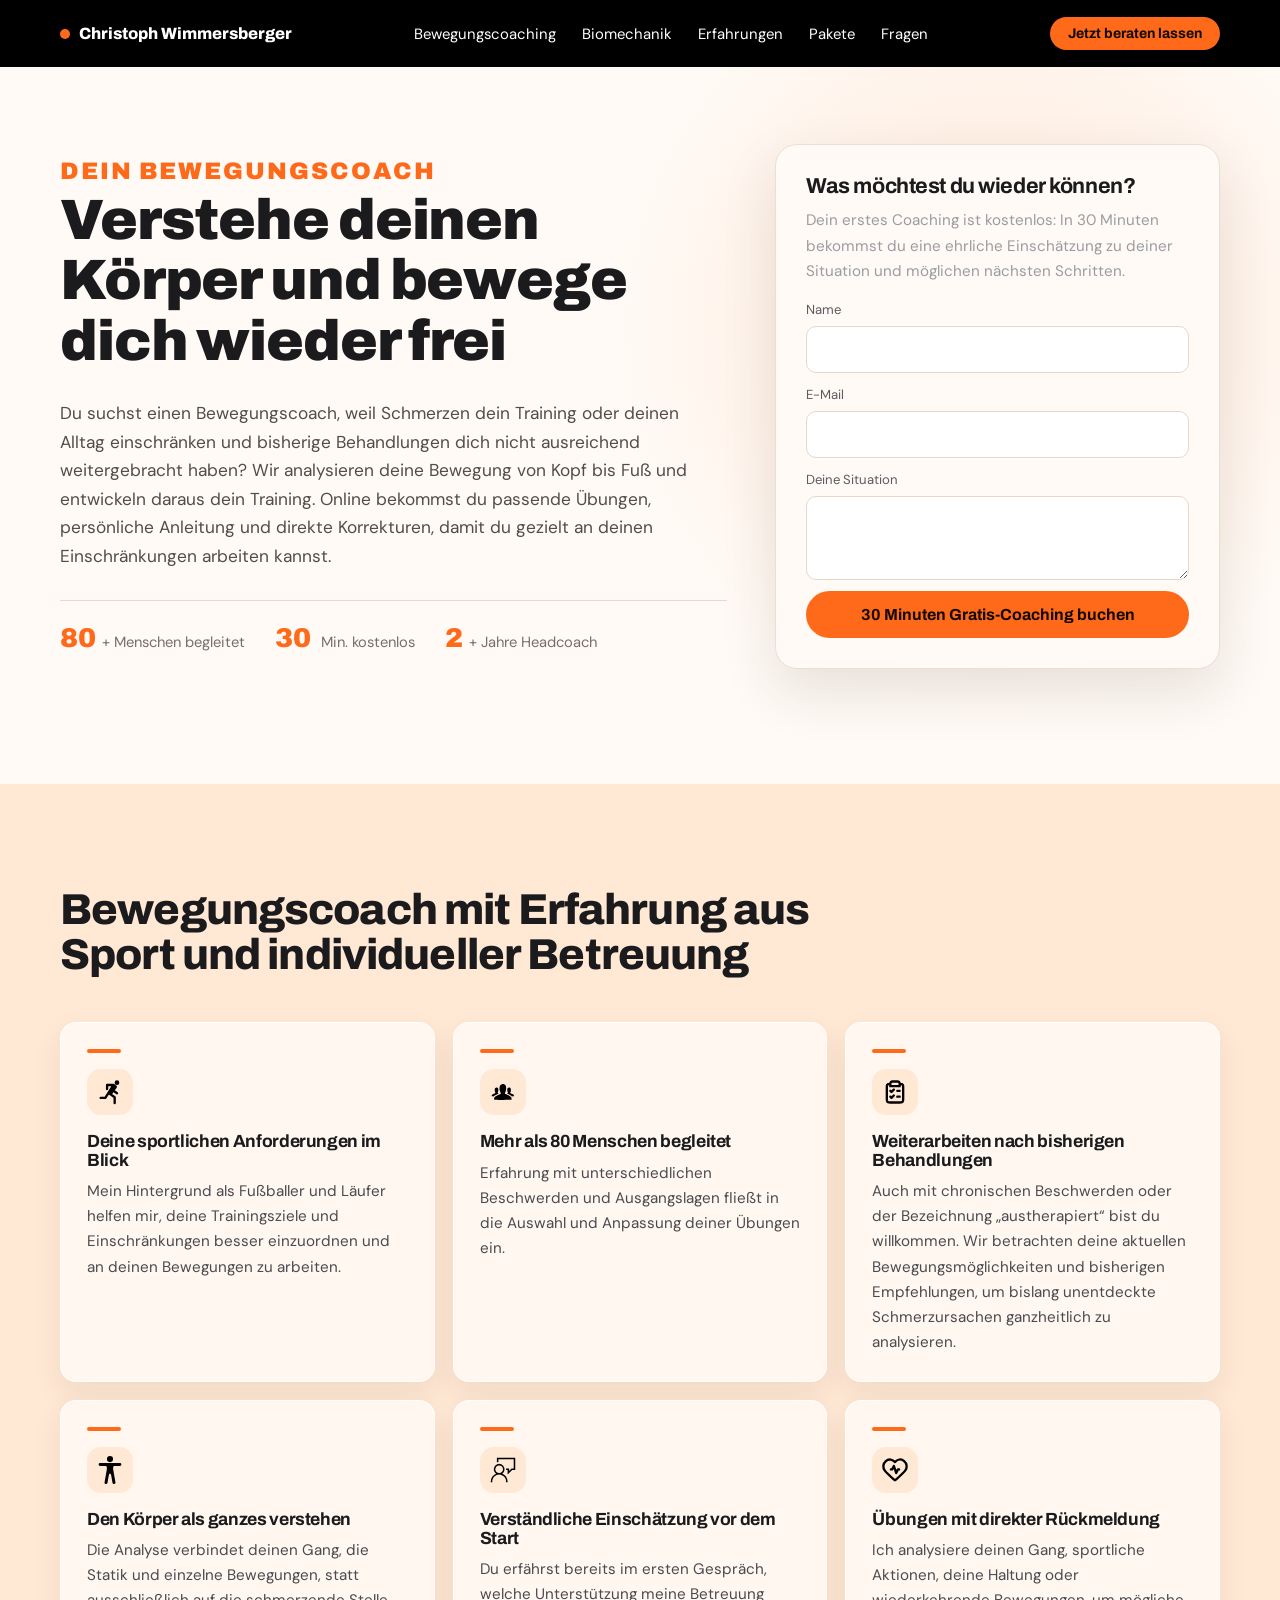
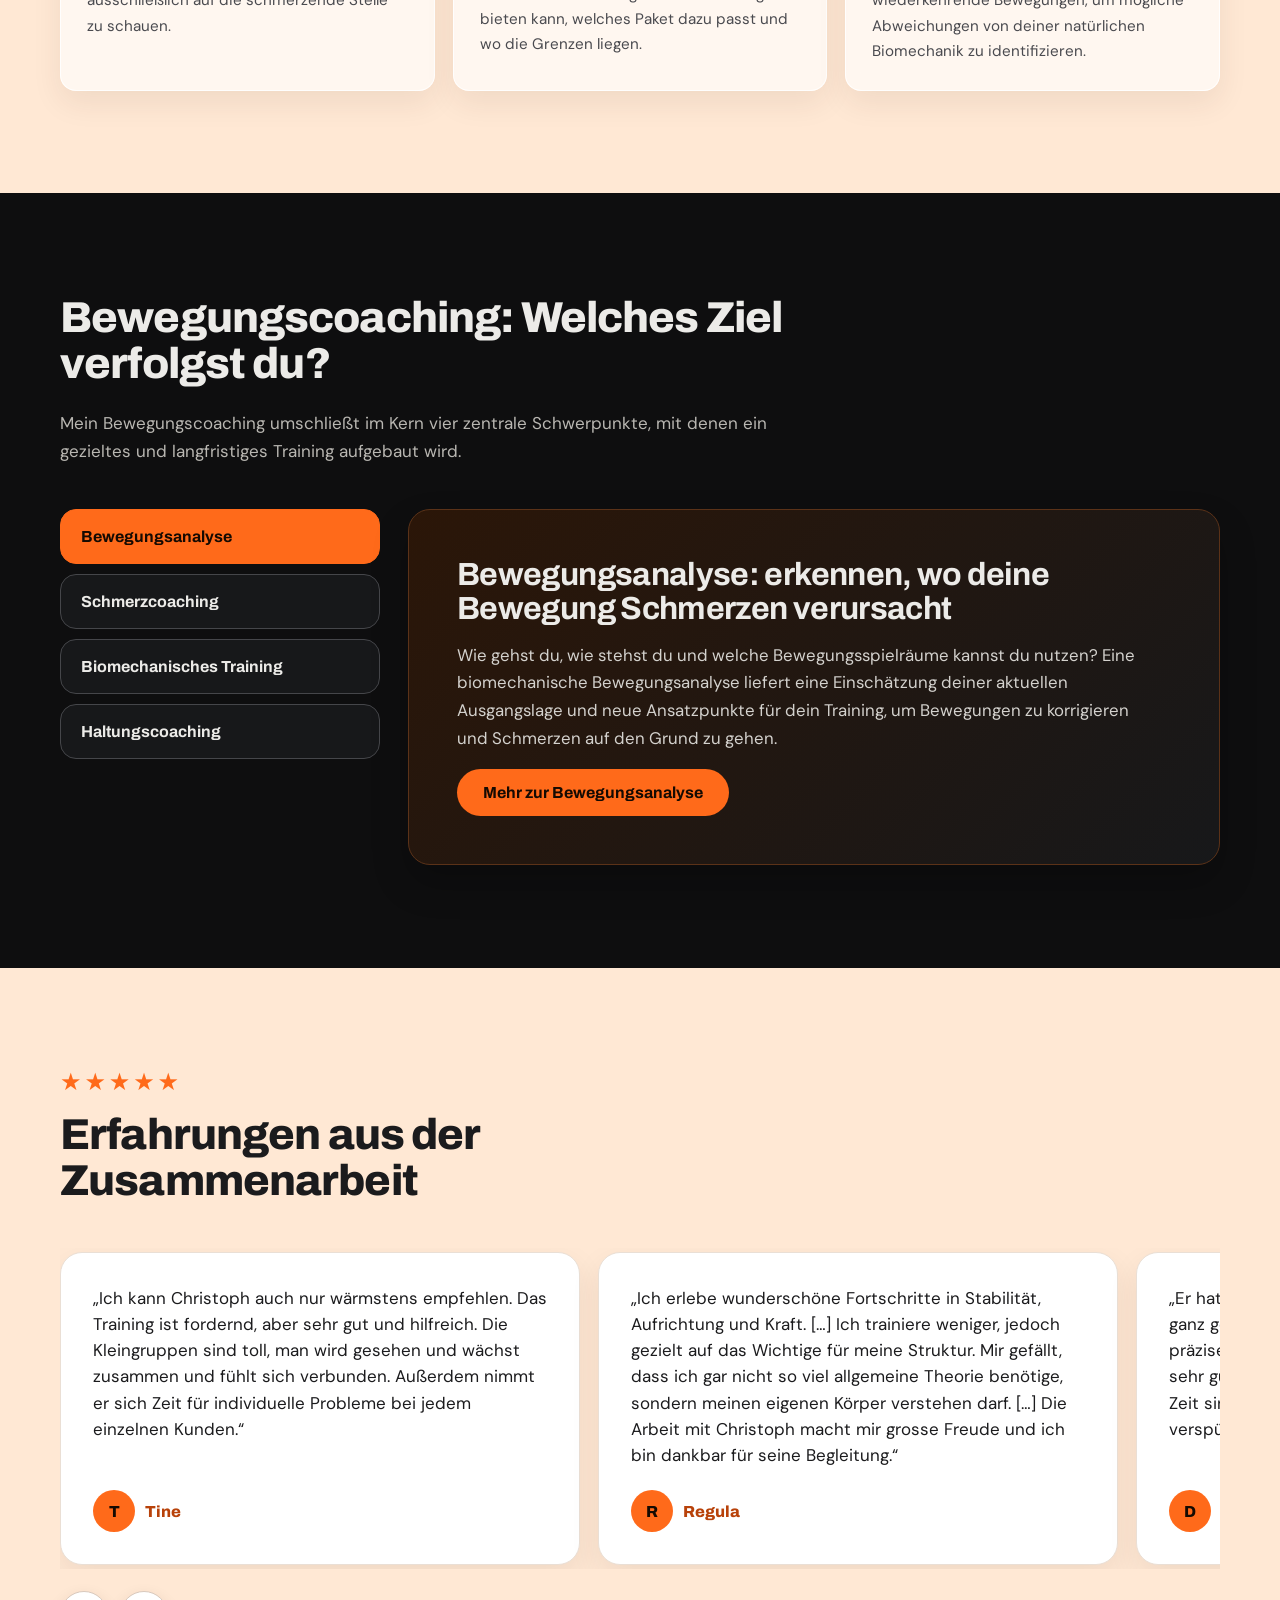
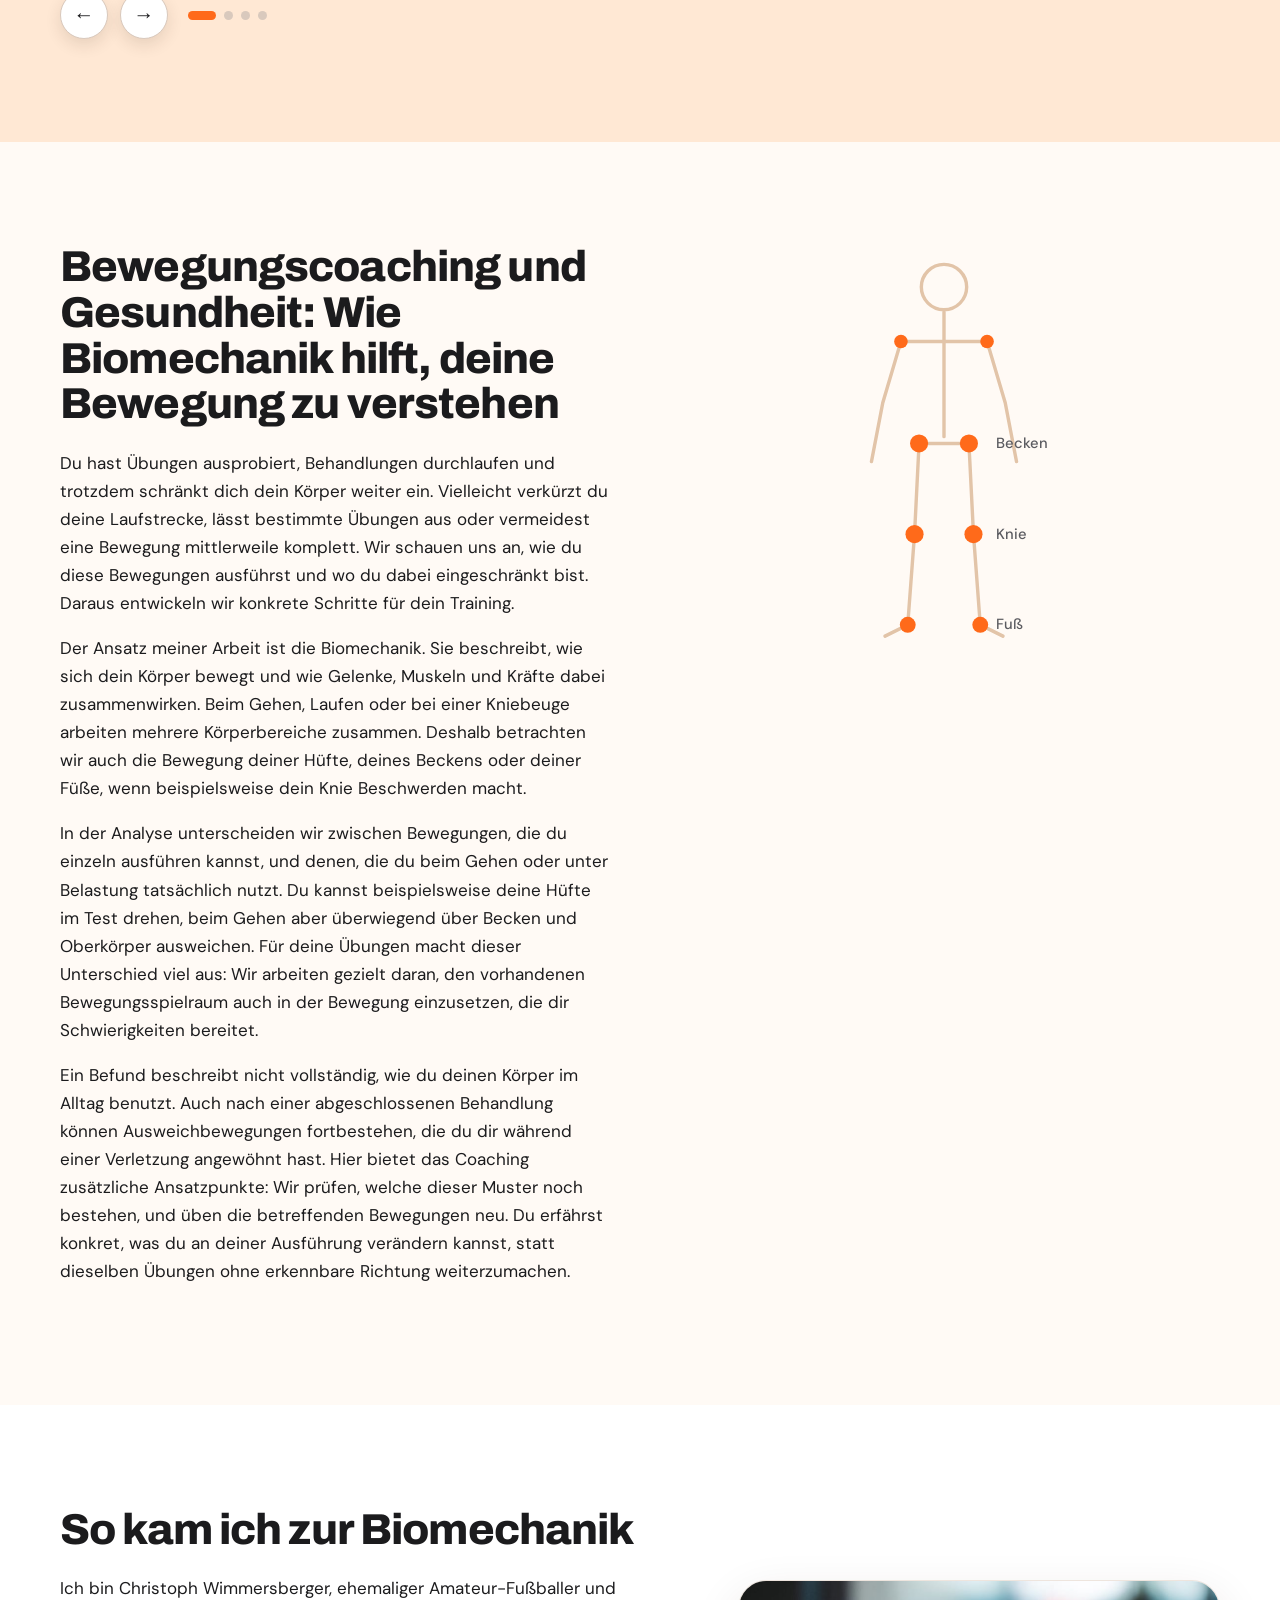
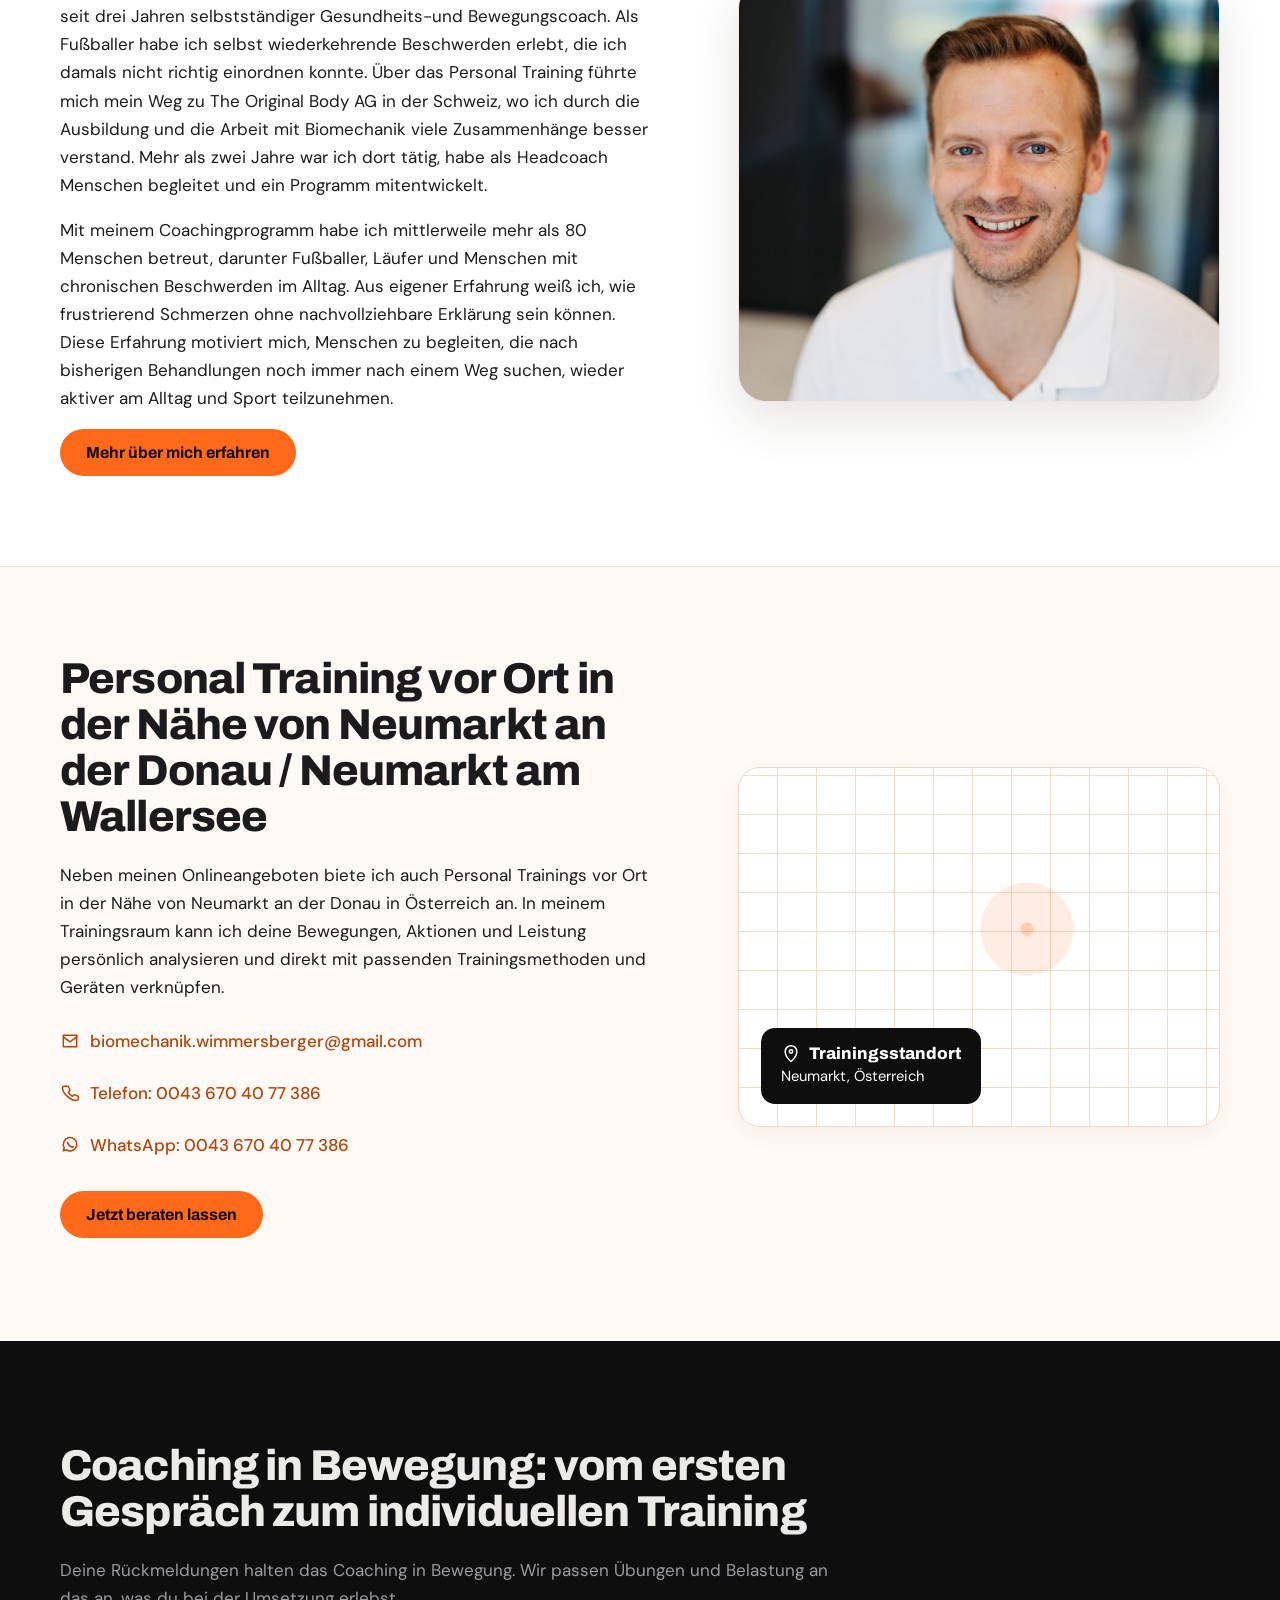
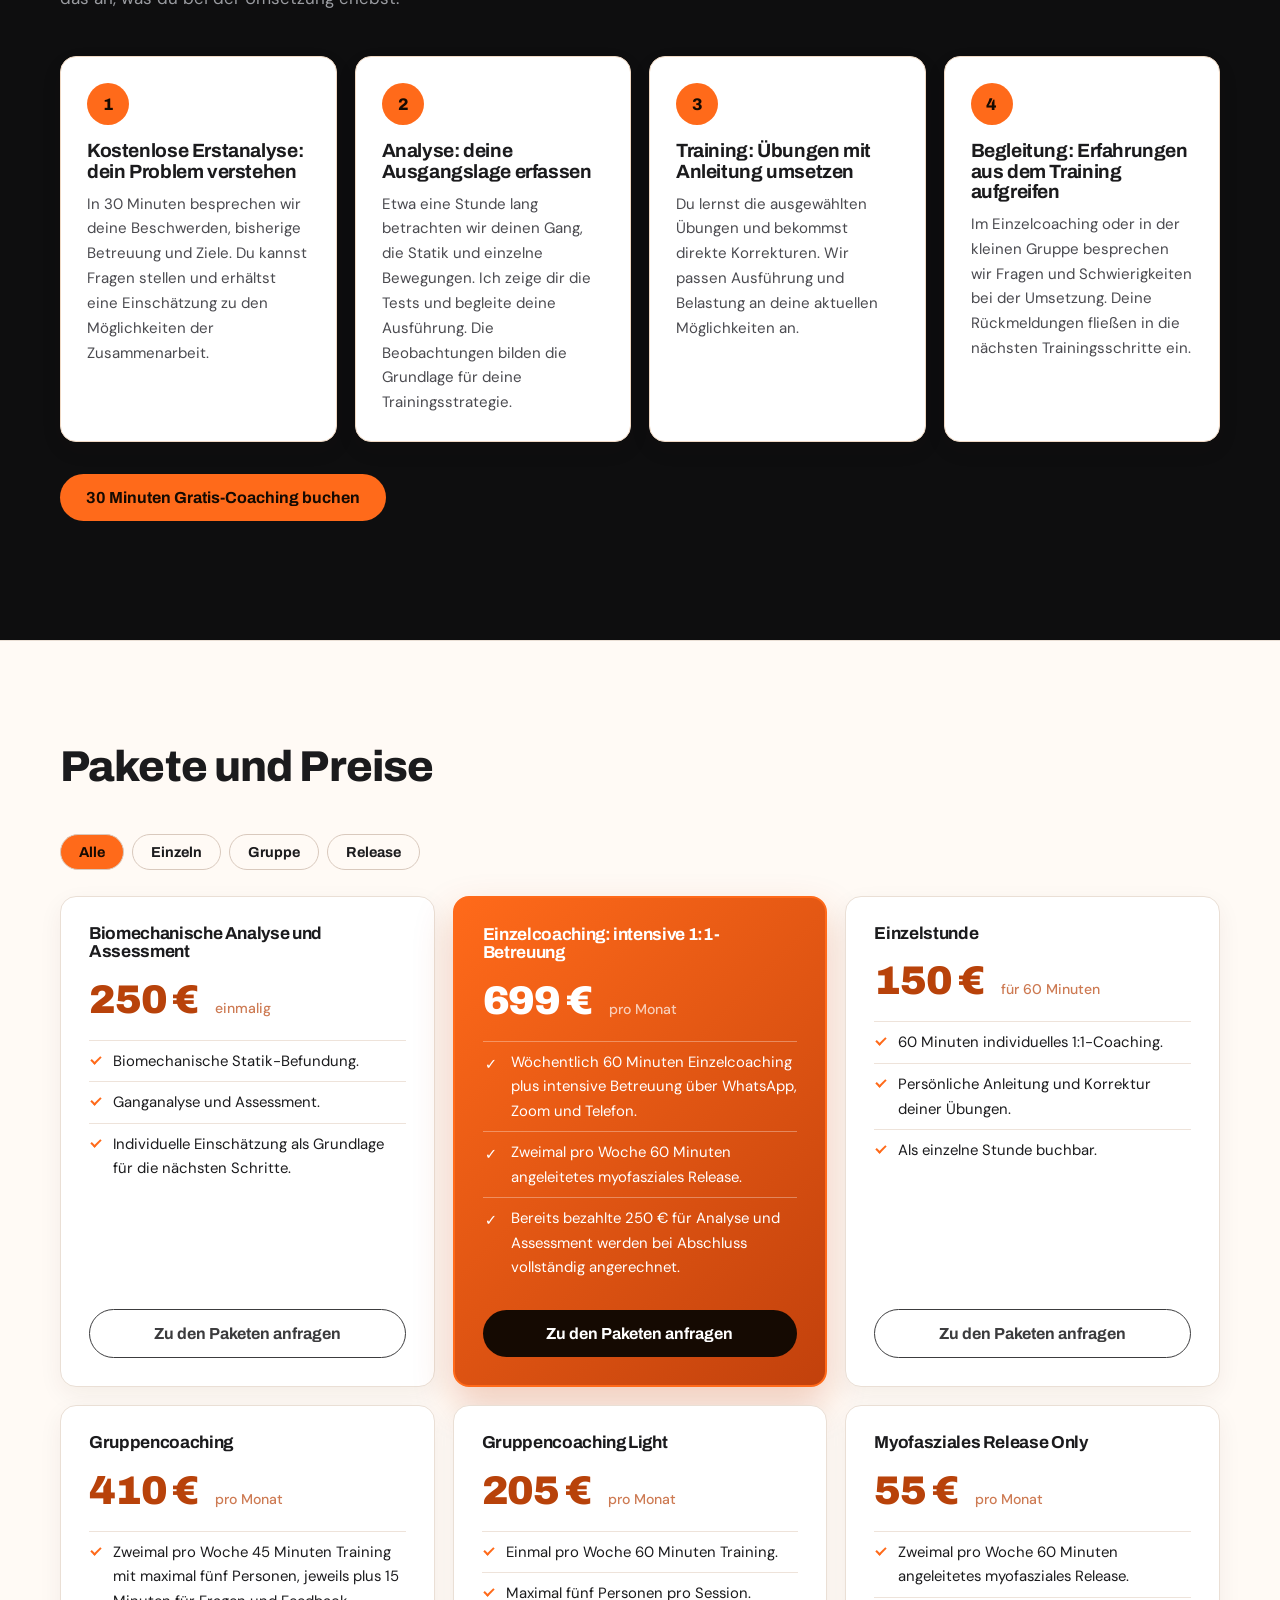
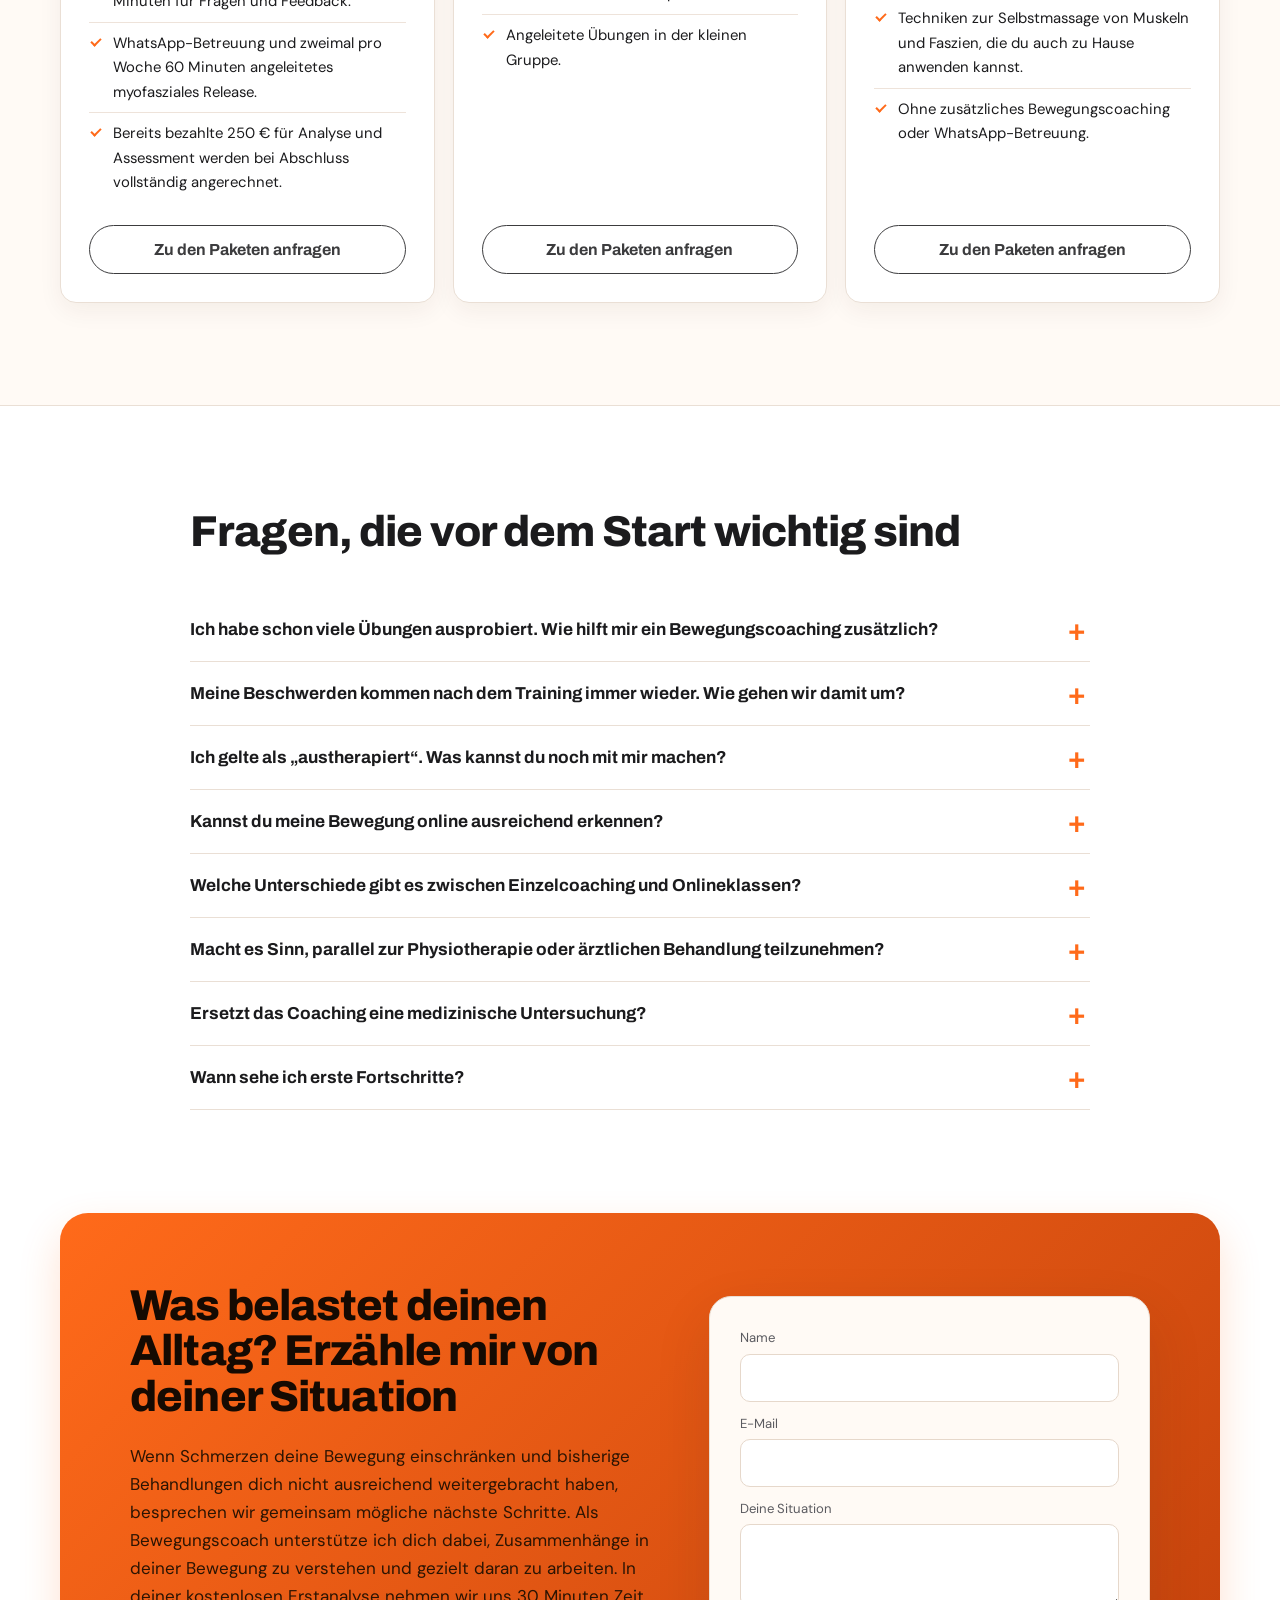
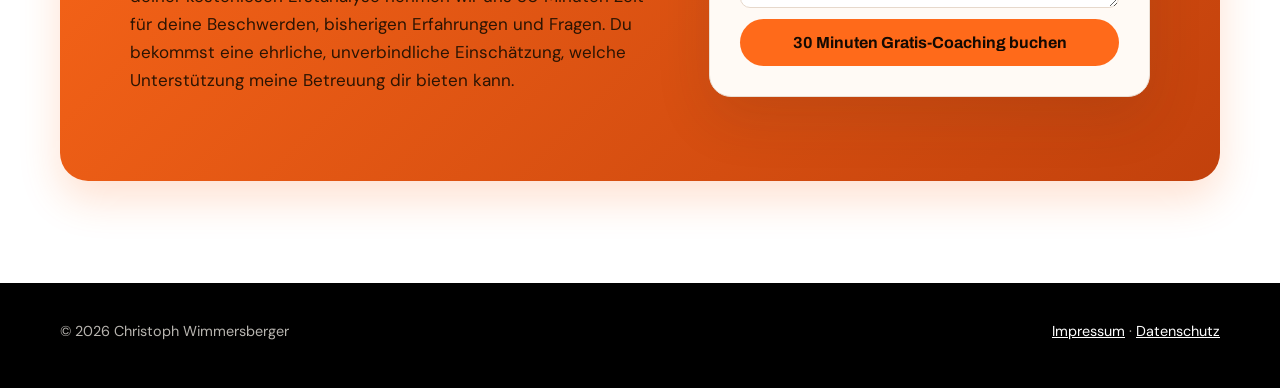
==== commit 311aacd6: "Atualiza ícones dos cards de experiência" ====
--- a/docs/index.html
+++ b/docs/index.html
@@ -21,12 +21,12 @@
 
 <section class="peach" id="erfahrung"><div class="wrap"><div class="head rv"><h2>Bewegungscoach mit Erfahrung aus Sport und individueller Betreuung</h2></div>
 <div class="grid3">
-<div class="tile rv"><span class="feature-icon" aria-hidden="true"><svg viewBox="0 0 32 32"><path d="M6 25c7-1 12-6 13-13l7-5-5 7c-1 7-6 12-13 13z"/><path d="M10 22l-4 4m13-14 5 5"/></svg></span><h3>Deine sportlichen Anforderungen im Blick</h3><p>Mein Hintergrund als Fußballer und Läufer helfen mir, deine Trainingsziele und Einschränkungen besser einzuordnen und an deinen Bewegungen zu arbeiten.</p></div>
-<div class="tile rv"><span class="feature-icon" aria-hidden="true"><svg viewBox="0 0 32 32"><circle cx="16" cy="9" r="4"/><path d="M8 27c1-6 4-9 8-9s7 3 8 9M5 15h6m10 0h6"/></svg></span><h3>Mehr als 80 Menschen begleitet</h3><p>Erfahrung mit unterschiedlichen Beschwerden und Ausgangslagen fließt in die Auswahl und Anpassung deiner Übungen ein.</p></div>
-<div class="tile rv"><span class="feature-icon" aria-hidden="true"><svg viewBox="0 0 32 32"><path d="M16 5v22M8 10h16M10 22h12"/><circle cx="16" cy="5" r="2"/><circle cx="8" cy="10" r="2"/><circle cx="24" cy="10" r="2"/></svg></span><h3>Weiterarbeiten nach bisherigen Behandlungen</h3><p>Auch mit chronischen Beschwerden oder der Bezeichnung „austherapiert“ bist du willkommen. Wir betrachten deine aktuellen Bewegungsmöglichkeiten und bisherigen Empfehlungen, um bislang unentdeckte Schmerzursachen ganzheitlich zu analysieren.</p></div>
-<div class="tile rv"><span class="feature-icon" aria-hidden="true"><svg viewBox="0 0 32 32"><circle cx="16" cy="16" r="10"/><path d="M16 6v20M6 16h20M10 10l12 12M22 10 10 22"/></svg></span><h3>Den Körper als ganzes verstehen</h3><p>Die Analyse verbindet deinen Gang, die Statik und einzelne Bewegungen, statt ausschließlich auf die schmerzende Stelle zu schauen.</p></div>
-<div class="tile rv"><span class="feature-icon" aria-hidden="true"><svg viewBox="0 0 32 32"><path d="M6 25h20M9 22V9l7-4 7 4v13M12 15h8M12 19h8"/></svg></span><h3>Verständliche Einschätzung vor dem Start</h3><p>Du erfährst bereits im ersten Gespräch, welche Unterstützung meine Betreuung bieten kann, welches Paket dazu passt und wo die Grenzen liegen.</p></div>
-<div class="tile rv"><span class="feature-icon" aria-hidden="true"><svg viewBox="0 0 32 32"><path d="M6 22c5-8 9-8 13-1 2 3 4 3 7-3M6 27h20"/><circle cx="11" cy="13" r="3"/><path d="m21 8 2 2 4-4"/></svg></span><h3>Übungen mit direkter Rückmeldung</h3><p>Ich analysiere deinen Gang, sportliche Aktionen, deine Haltung oder wiederkehrende Bewegungen, um mögliche Abweichungen von deiner natürlichen Biomechanik zu identifizieren.</p></div>
+<div class="tile rv"><span class="feature-icon" aria-hidden="true"><img src="assets/icons/run-svgrepo-com.svg" alt=""></span><h3>Deine sportlichen Anforderungen im Blick</h3><p>Mein Hintergrund als Fußballer und Läufer helfen mir, deine Trainingsziele und Einschränkungen besser einzuordnen und an deinen Bewegungen zu arbeiten.</p></div>
+<div class="tile rv"><span class="feature-icon" aria-hidden="true"><img src="assets/icons/group-svgrepo-com.svg" alt=""></span><h3>Mehr als 80 Menschen begleitet</h3><p>Erfahrung mit unterschiedlichen Beschwerden und Ausgangslagen fließt in die Auswahl und Anpassung deiner Übungen ein.</p></div>
+<div class="tile rv"><span class="feature-icon" aria-hidden="true"><img src="assets/icons/clipboard-list-svgrepo-com.svg" alt=""></span><h3>Weiterarbeiten nach bisherigen Behandlungen</h3><p>Auch mit chronischen Beschwerden oder der Bezeichnung „austherapiert“ bist du willkommen. Wir betrachten deine aktuellen Bewegungsmöglichkeiten und bisherigen Empfehlungen, um bislang unentdeckte Schmerzursachen ganzheitlich zu analysieren.</p></div>
+<div class="tile rv"><span class="feature-icon" aria-hidden="true"><img src="assets/icons/body-svgrepo-com.svg" alt=""></span><h3>Den Körper als ganzes verstehen</h3><p>Die Analyse verbindet deinen Gang, die Statik und einzelne Bewegungen, statt ausschließlich auf die schmerzende Stelle zu schauen.</p></div>
+<div class="tile rv"><span class="feature-icon" aria-hidden="true"><img src="assets/icons/feedback-svgrepo-com.svg" alt=""></span><h3>Verständliche Einschätzung vor dem Start</h3><p>Du erfährst bereits im ersten Gespräch, welche Unterstützung meine Betreuung bieten kann, welches Paket dazu passt und wo die Grenzen liegen.</p></div>
+<div class="tile rv"><span class="feature-icon" aria-hidden="true"><img src="assets/icons/activity-heart-svgrepo-com.svg" alt=""></span><h3>Übungen mit direkter Rückmeldung</h3><p>Ich analysiere deinen Gang, sportliche Aktionen, deine Haltung oder wiederkehrende Bewegungen, um mögliche Abweichungen von deiner natürlichen Biomechanik zu identifizieren.</p></div>
 </div></div></section>
 
 <section id="coaching"><div class="wrap"><div class="head rv"><h2>Bewegungscoaching: Welches Ziel verfolgst du?</h2><p class="m">Mein Bewegungscoaching umschließt im Kern vier zentrale Schwerpunkte, mit denen ein gezieltes und langfristiges Training aufgebaut wird.</p></div>
--- a/docs/assets/css/preview.css
+++ b/docs/assets/css/preview.css
@@ -190,7 +190,7 @@
 
 .tile:hover{box-shadow:0 18px 40px rgba(255,106,26,.16)}
 .feature-icon{display:grid;place-items:center;width:46px;height:46px;margin-bottom:18px;border-radius:14px;background:var(--peach);color:var(--rust);transition:.25s}
-.feature-icon svg{width:26px;height:26px;fill:none;stroke:currentColor;stroke-width:1.8;stroke-linecap:round;stroke-linejoin:round}
+.feature-icon img{display:block;width:28px;height:28px;object-fit:contain}
 .tile:hover .feature-icon{background:var(--ember);color:#150a02;transform:translateY(-2px) rotate(-3deg)}
 .peach{background:var(--peach);color:var(--txt)}
 .peach .head h2,.light .head h2{color:var(--txt)}
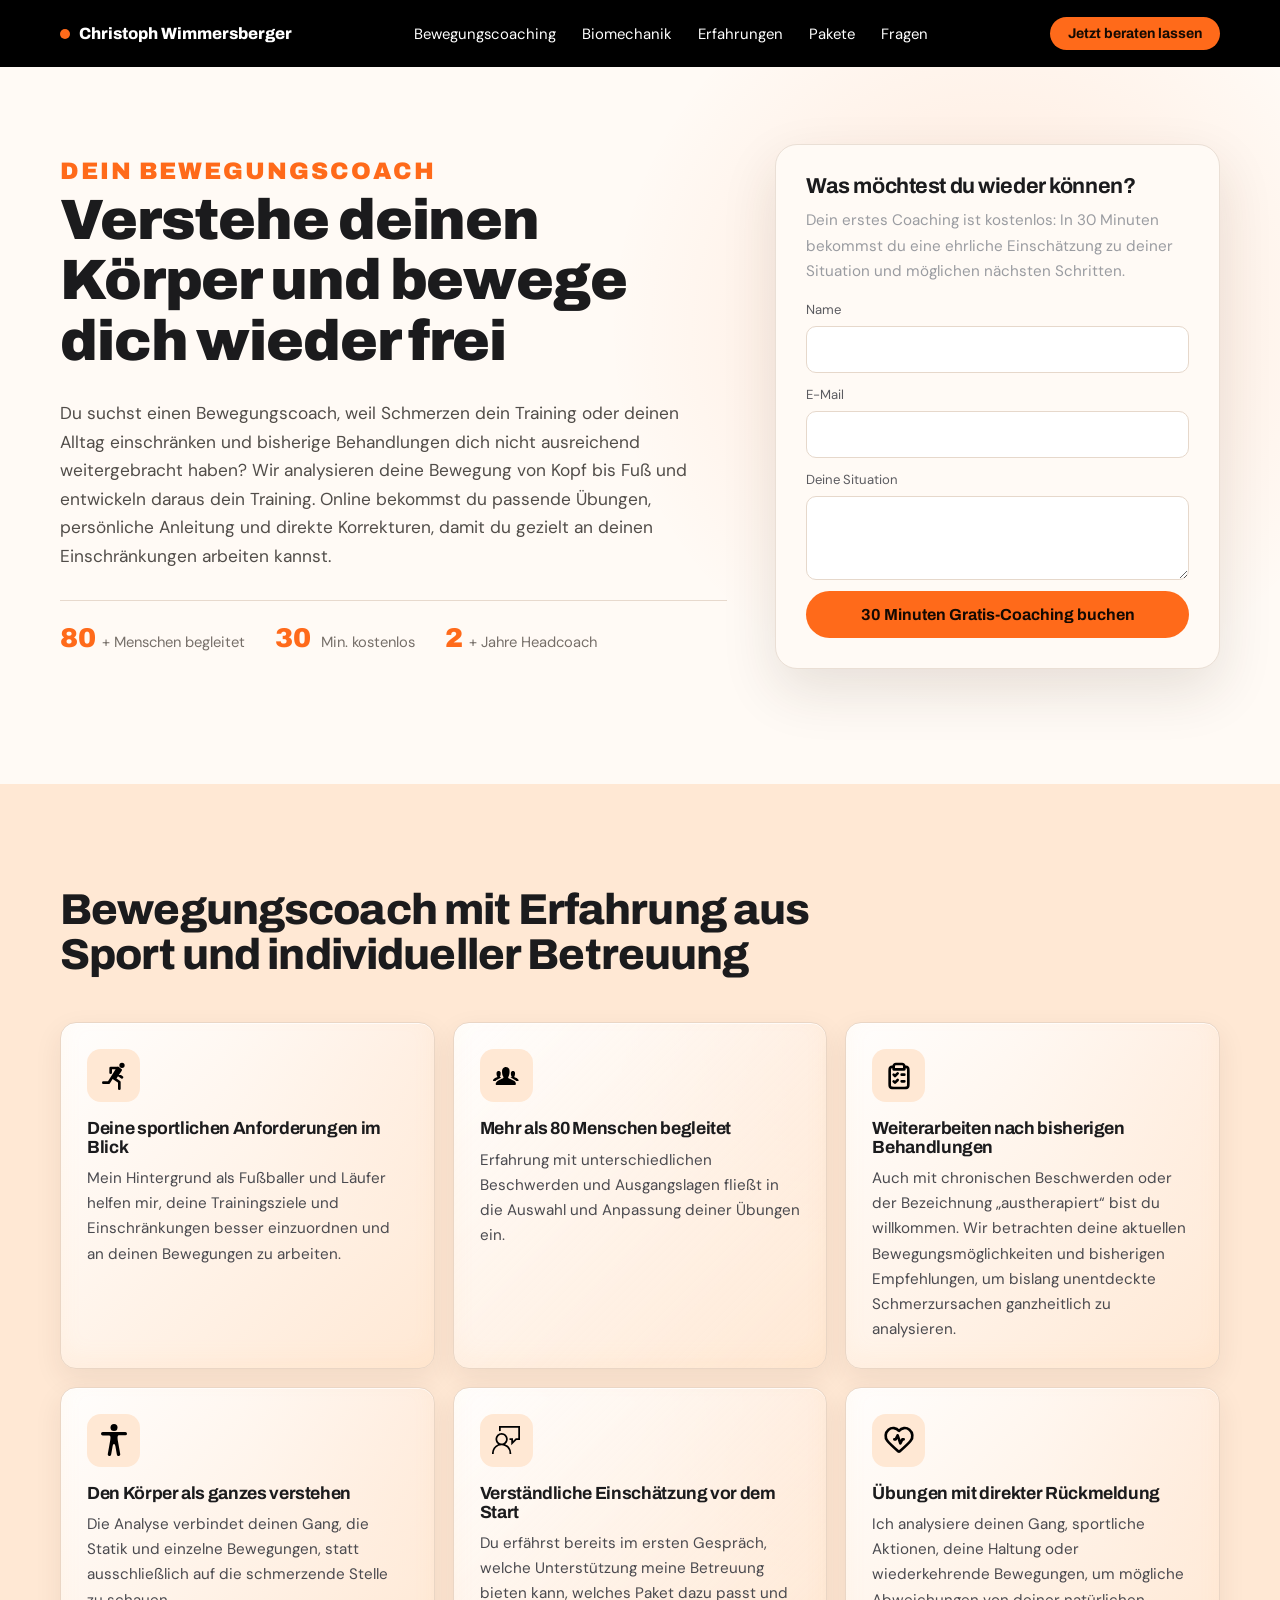
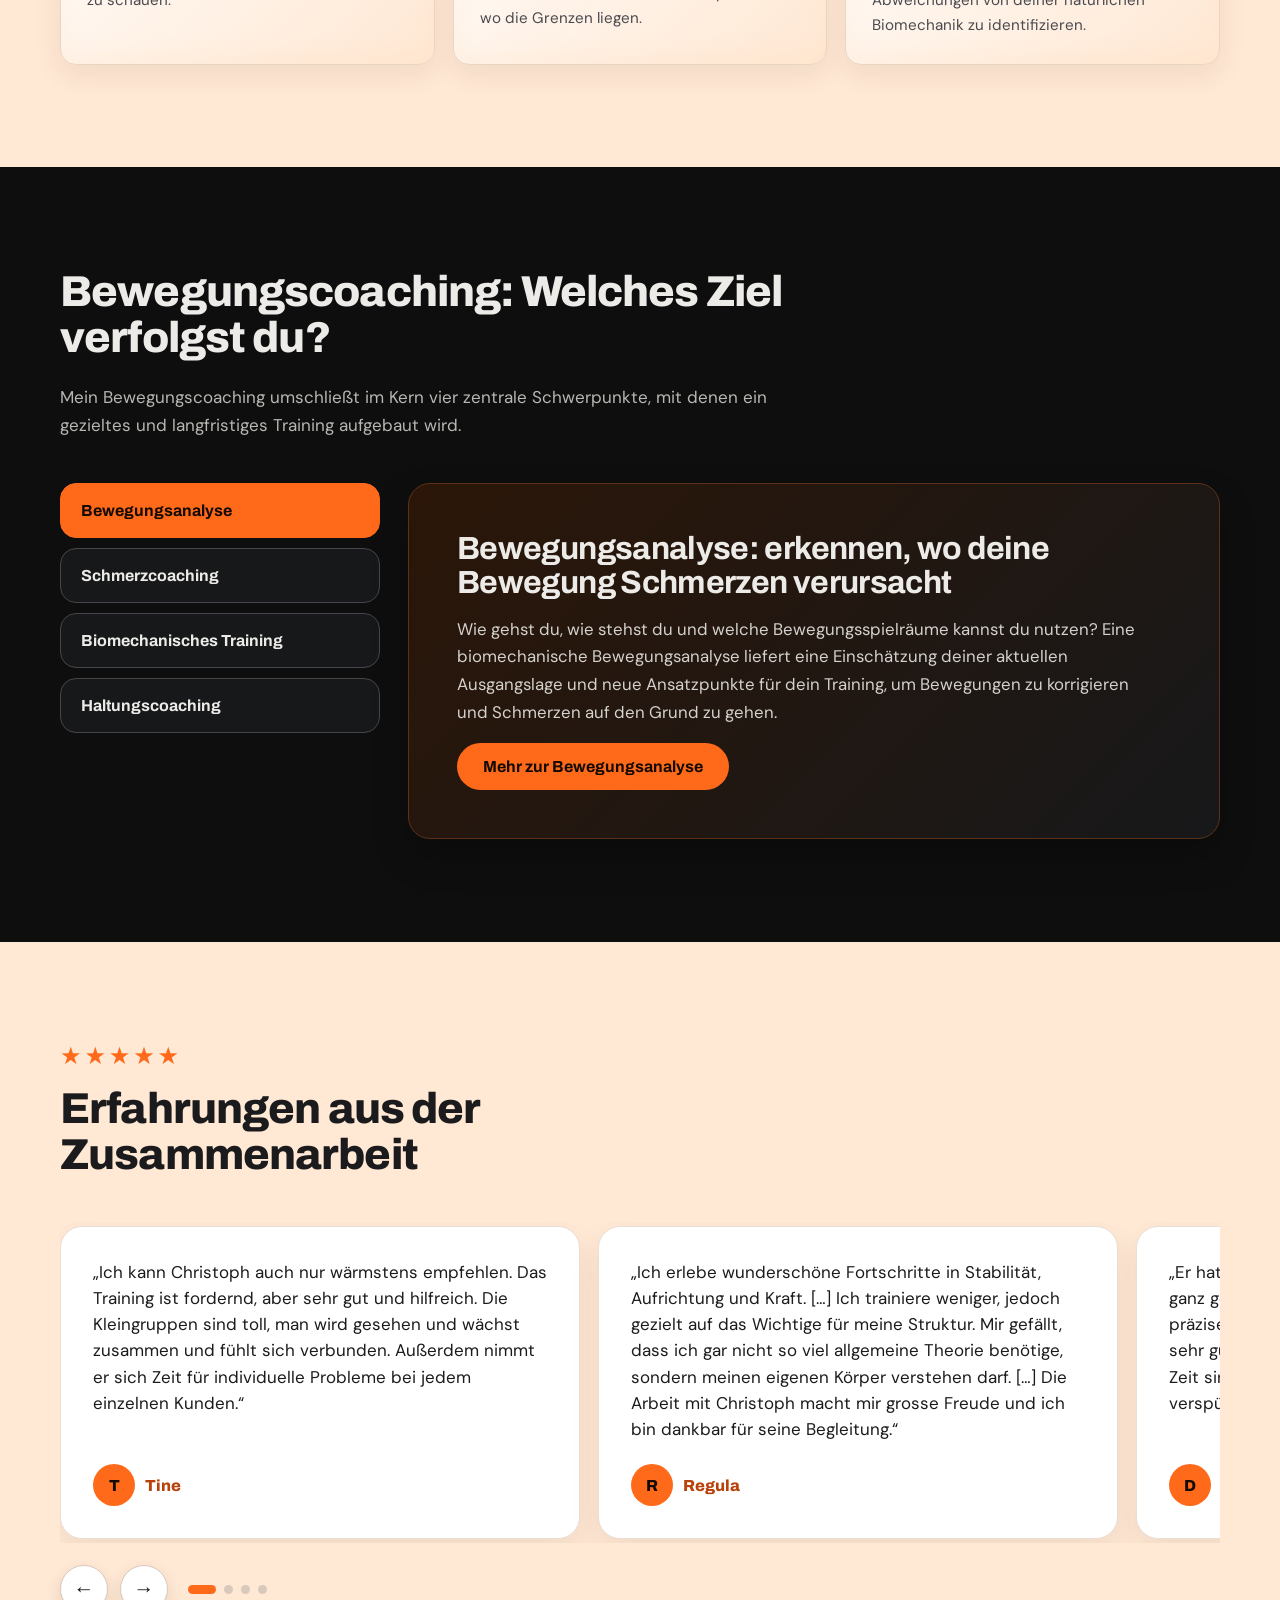
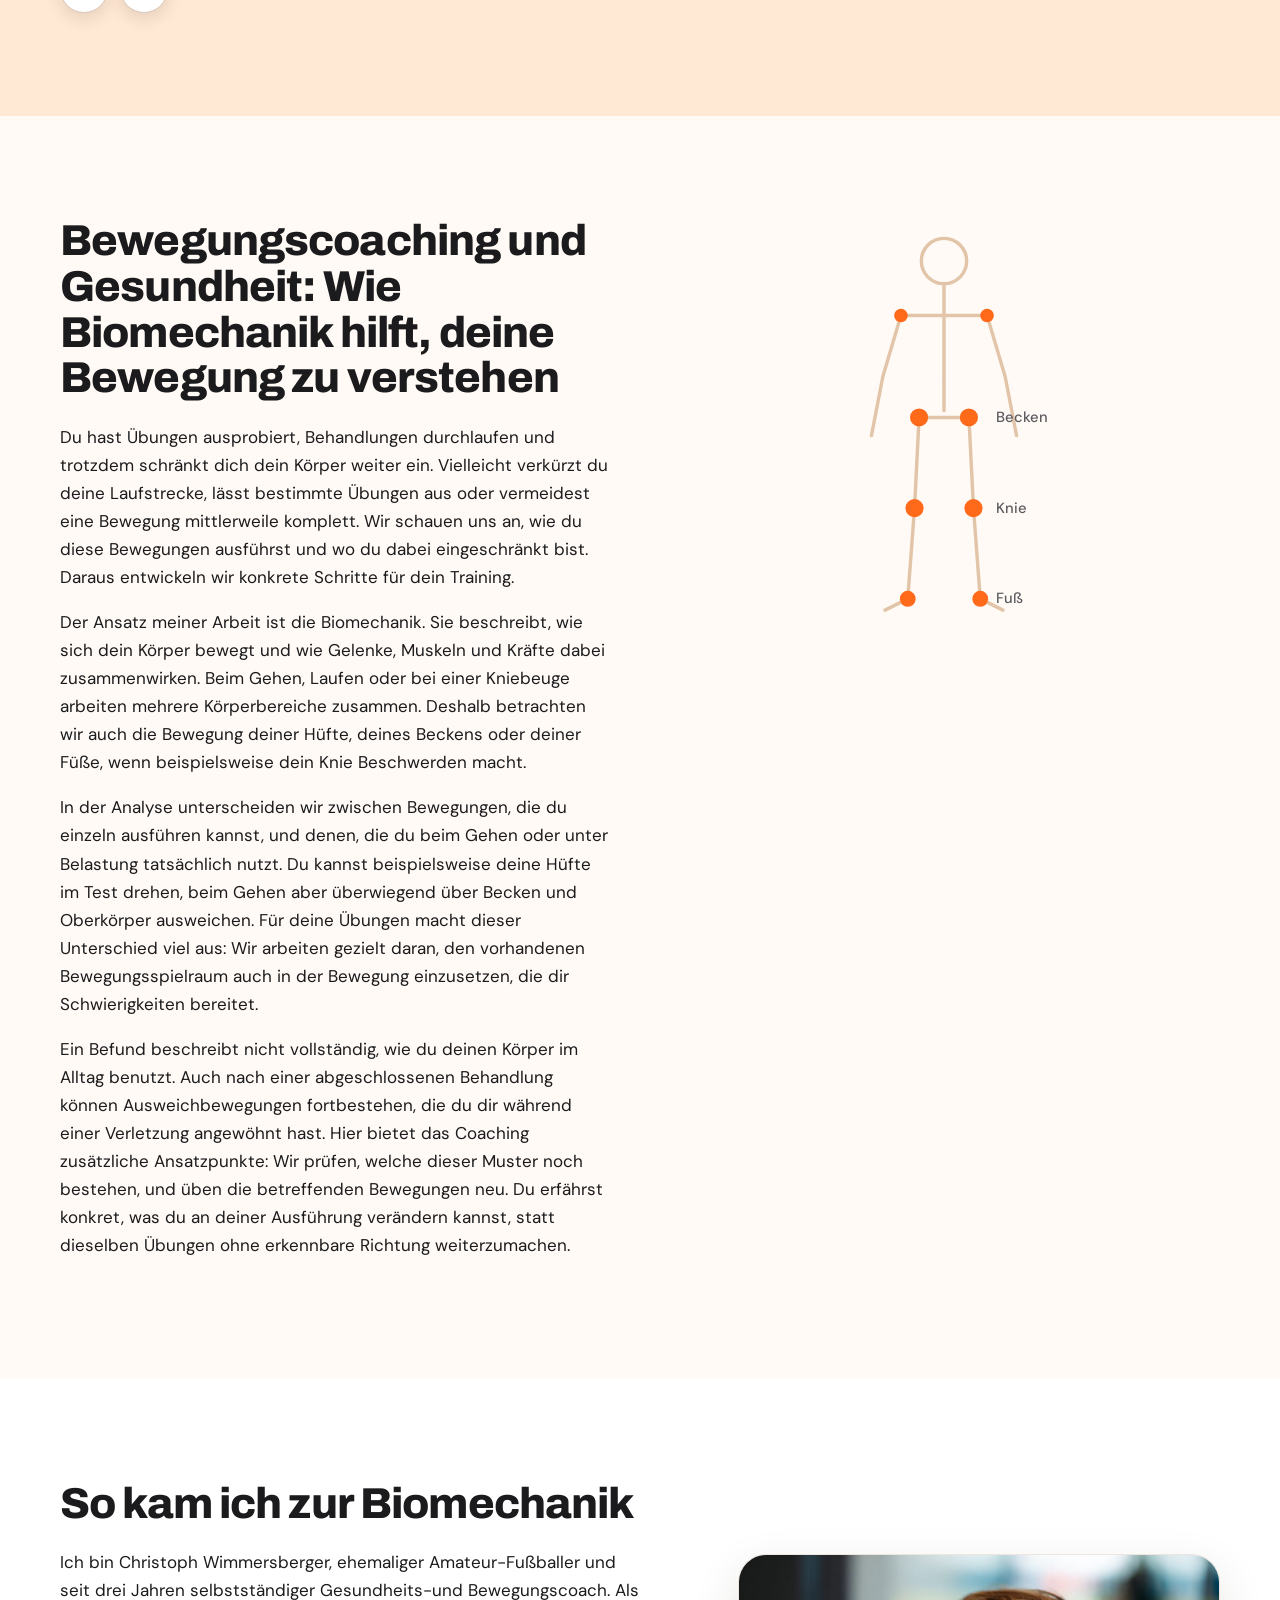
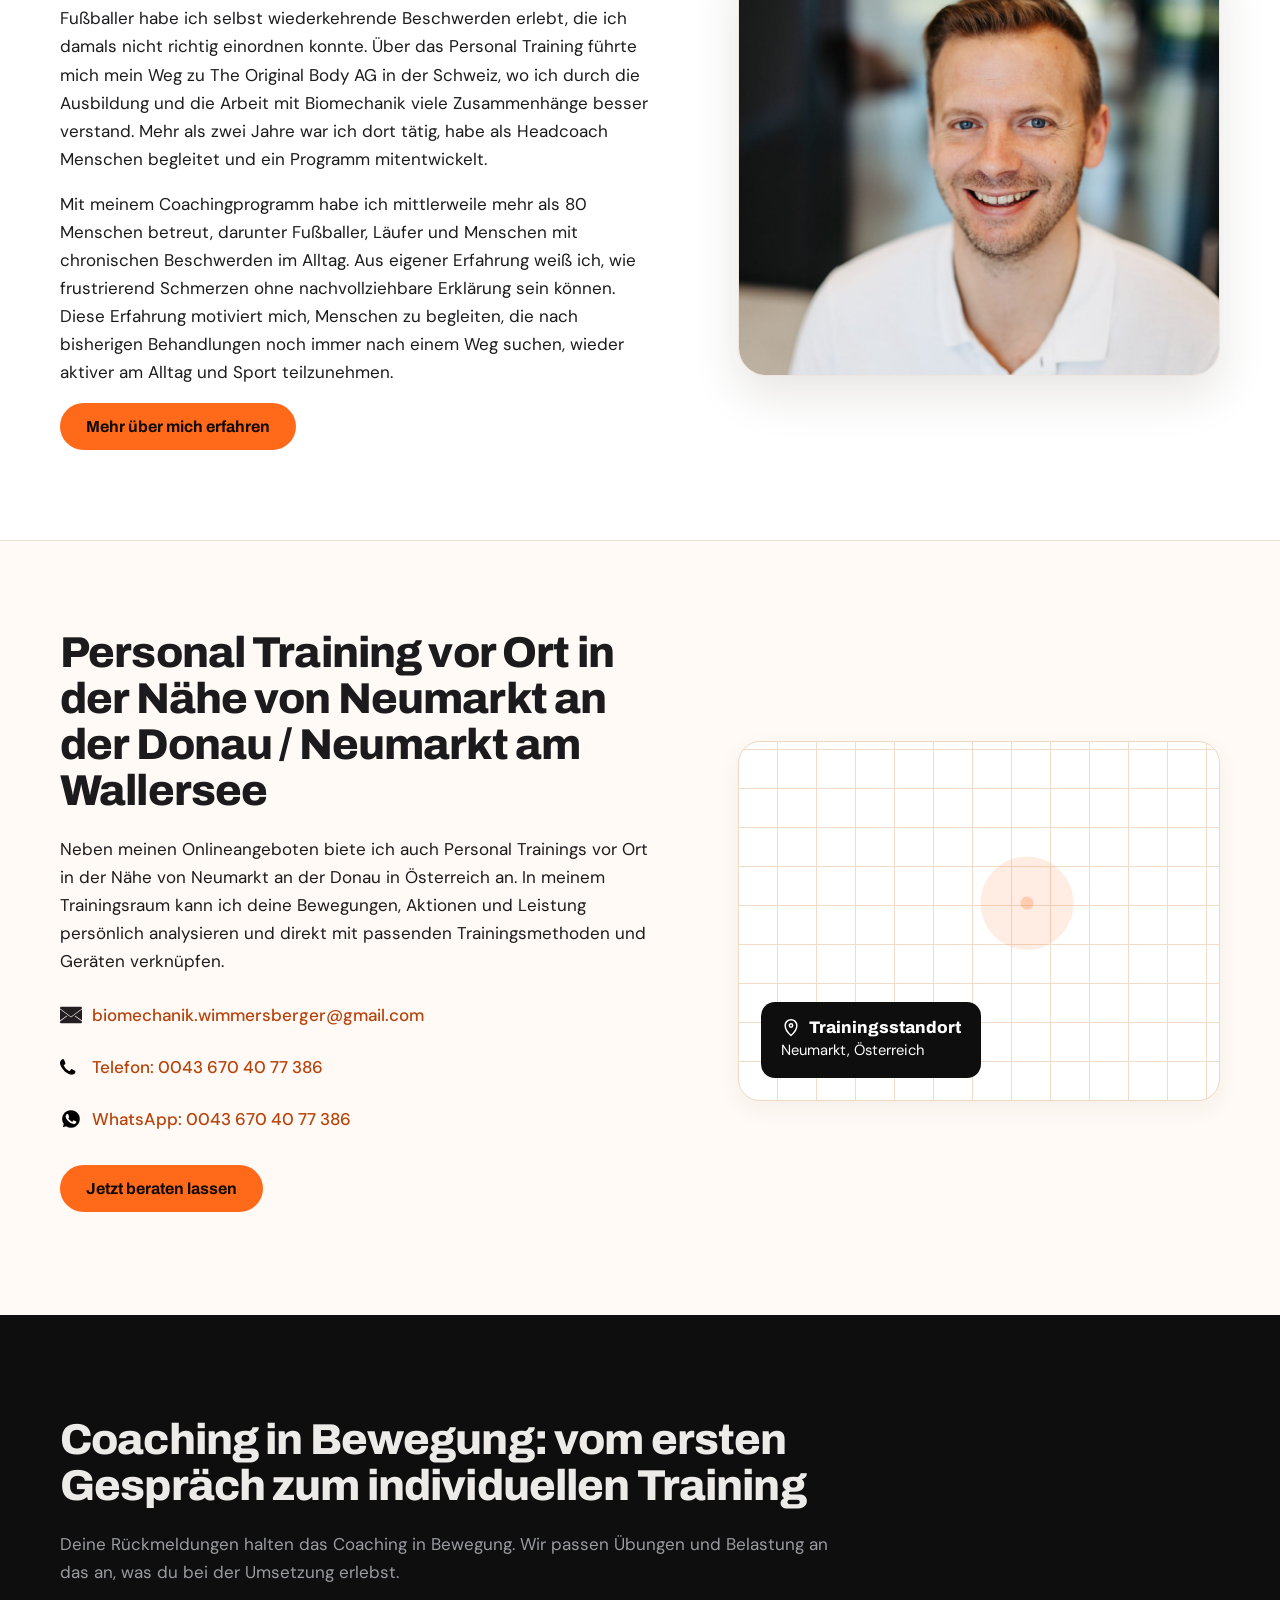
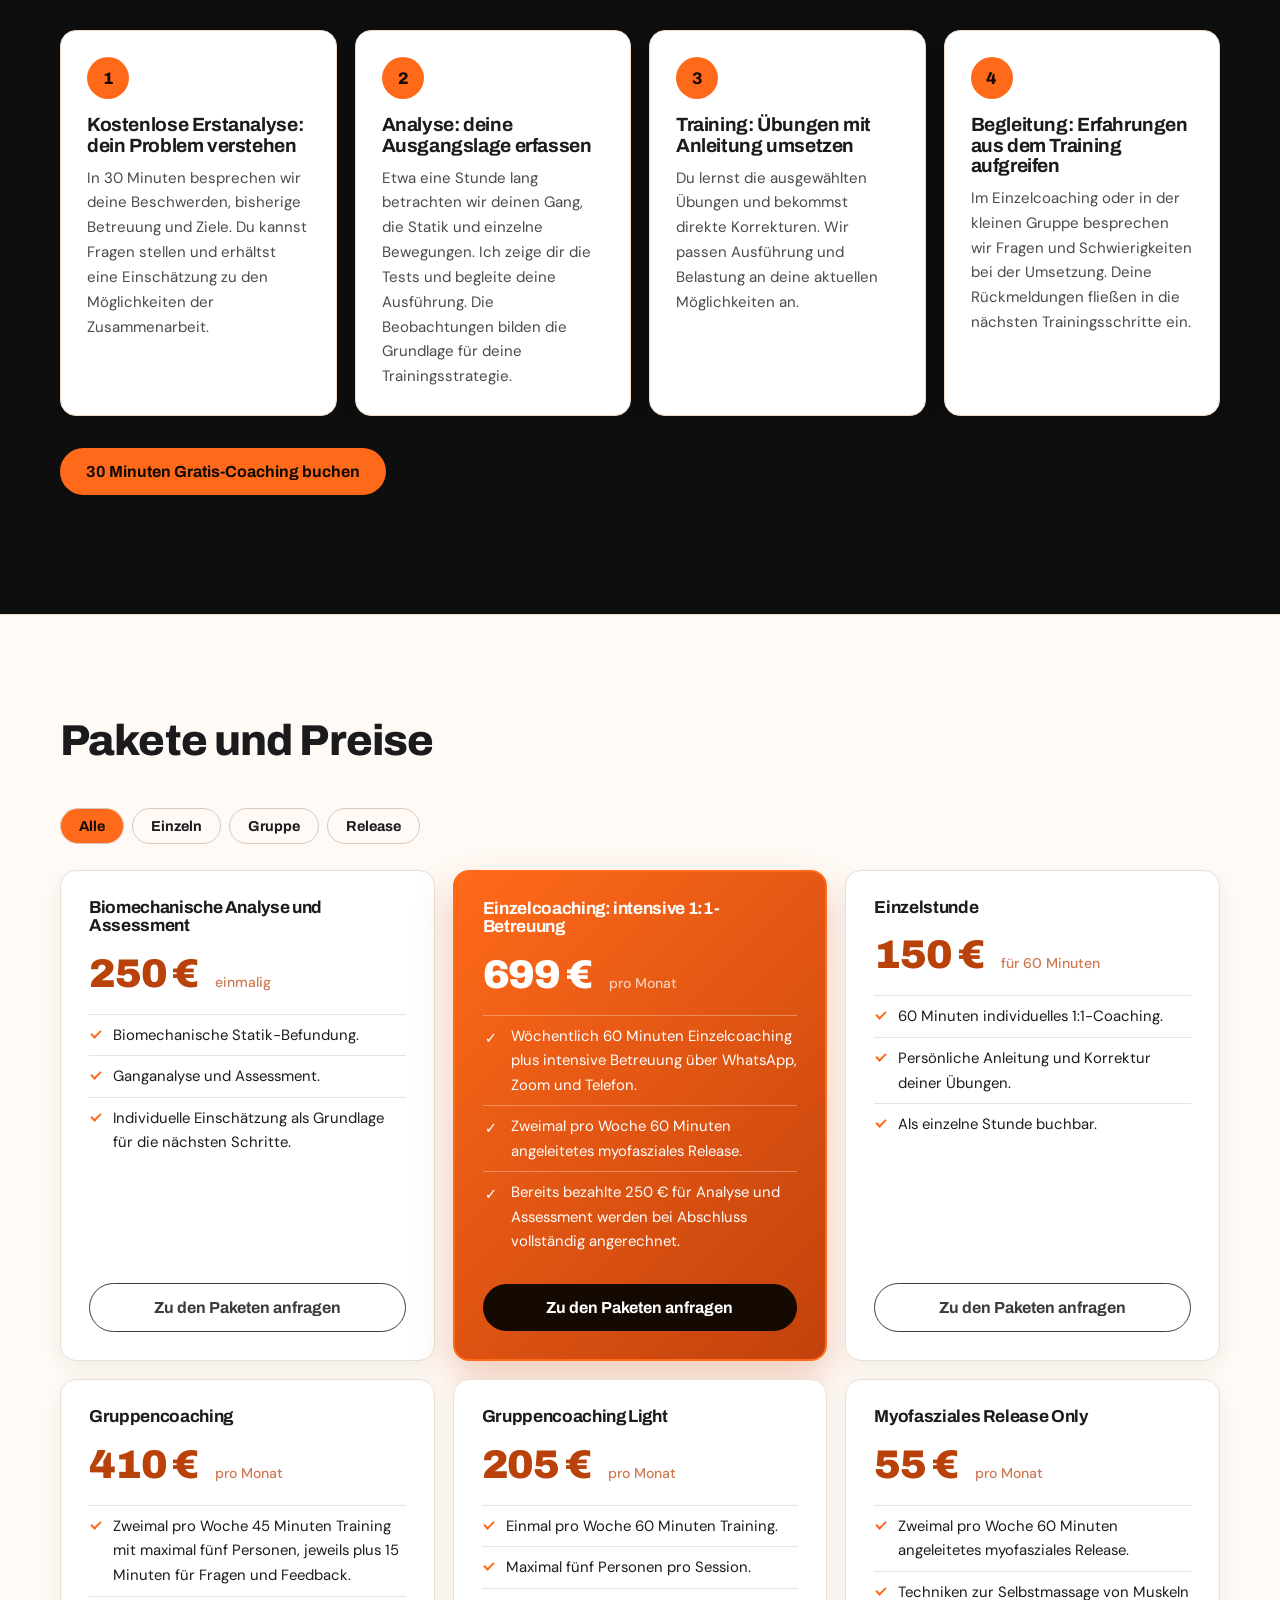
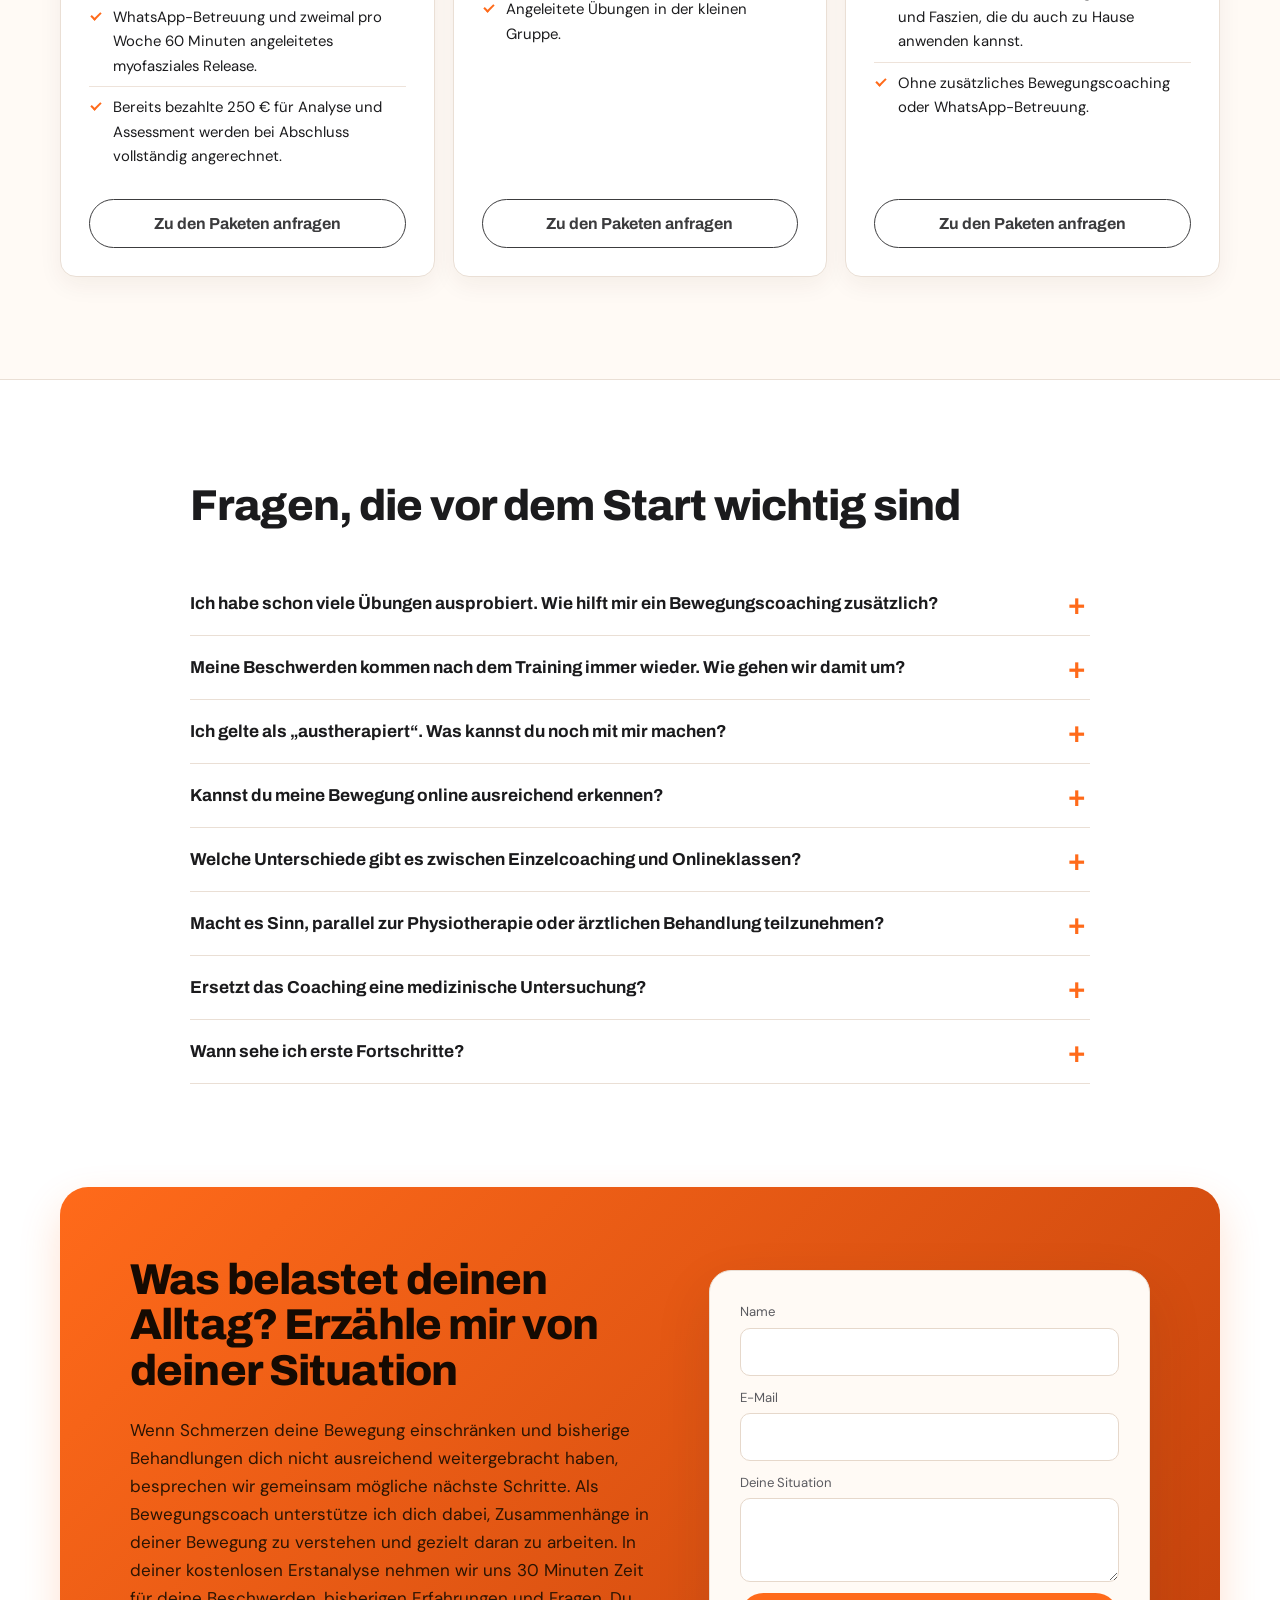
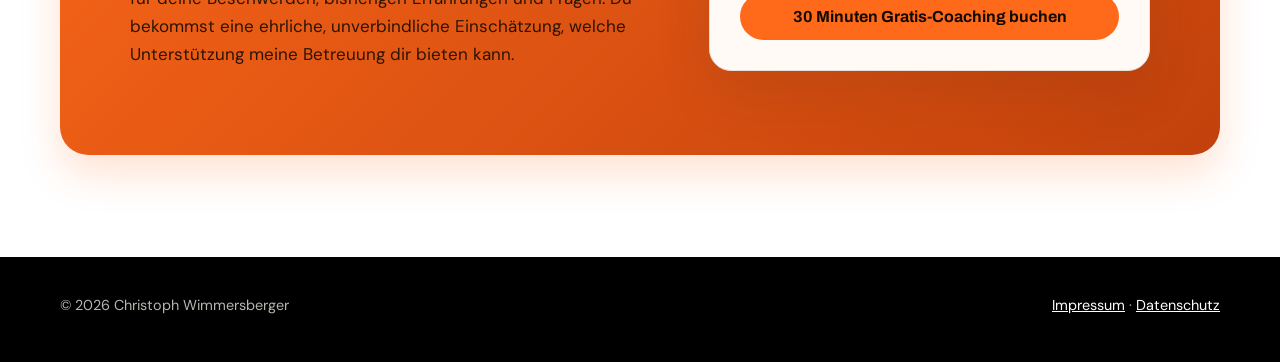
==== commit e1bfc7b1: "Refina cards e ícones de contato" ====
--- a/docs/index.html
+++ b/docs/index.html
@@ -61,7 +61,7 @@
 
 <section class="light location-section" id="vor-ort"><div class="wrap about-grid"><div><h2 class="rv">Personal Training vor Ort in der Nähe von Neumarkt an der Donau / Neumarkt am Wallersee</h2>
 <p>Neben meinen Onlineangeboten biete ich auch Personal Trainings vor Ort in der Nähe von Neumarkt an der Donau in Österreich an. In meinem Trainingsraum kann ich deine Bewegungen, Aktionen und Leistung persönlich analysieren und direkt mit passenden Trainingsmethoden und Geräten verknüpfen.</p>
-<div class="ct"><a href="mailto:biomechanik.wimmersberger@gmail.com"><svg class="contact-icon" viewBox="0 0 24 24" aria-hidden="true"><path d="M4 5h16v14H4z"/><path d="m4 7 8 6 8-6"/></svg><span class="email-text"><span>biomechanik.wimmersberger</span><span>@gmail.com</span></span></a><a href="tel:+436704077386"><svg class="contact-icon" viewBox="0 0 24 24" aria-hidden="true"><path d="M7 4h3l2 5-2 2c1 2 3 4 5 5l2-2 5 2v3c0 1-1 2-2 2C12 21 3 12 3 6c0-1 1-2 2-2z"/></svg><span>Telefon: 0043 670 40 77 386</span></a><a href="https://wa.me/436704077386"><svg class="contact-icon" viewBox="0 0 24 24" aria-hidden="true"><path d="M20 11a8 8 0 0 1-12 7l-4 1 1-4a8 8 0 1 1 15-4z"/><path d="M9 9c1 3 3 5 6 6l1-1"/></svg><span>WhatsApp: 0043 670 40 77 386</span></a></div>
+<div class="ct"><a href="mailto:biomechanik.wimmersberger@gmail.com"><img class="contact-icon-img" src="assets/icons/envelope-svgrepo-com.svg" alt="" aria-hidden="true"><span class="email-text"><span>biomechanik.wimmersberger</span><span>@gmail.com</span></span></a><a href="tel:+436704077386"><img class="contact-icon-img" src="assets/icons/phone-svgrepo-com.svg" alt="" aria-hidden="true"><span>Telefon: 0043 670 40 77 386</span></a><a href="https://wa.me/436704077386"><img class="contact-icon-img" src="assets/icons/whatsapp-svgrepo-com.svg" alt="" aria-hidden="true"><span>WhatsApp: 0043 670 40 77 386</span></a></div>
 <a class="btn" href="#kontakt">Jetzt beraten lassen</a></div><div class="map" role="img" aria-label="Reservierter Bereich für eine spätere Google-Maps-Integration"><div><b><svg class="contact-icon" viewBox="0 0 24 24" aria-hidden="true"><path d="M12 21s7-6 7-12a7 7 0 1 0-14 0c0 6 7 12 7 12z"/><circle cx="12" cy="9" r="2"/></svg>Trainingsstandort</b>Neumarkt, Österreich</div></div></div></section>
 
 <section class="steps-section"><div class="wrap"><div class="head rv"><h2>Coaching in Bewegung: vom ersten Gespräch zum individuellen Training</h2><p class="m">Deine Rückmeldungen halten das Coaching in Bewegung. Wir passen Übungen und Belastung an das an, was du bei der Umsetzung erlebst.</p></div>
--- a/docs/assets/css/preview.css
+++ b/docs/assets/css/preview.css
@@ -142,12 +142,12 @@
 
 /* Round 2 refinements. */
 #erfahrung{background:var(--peach);color:var(--txt)}
-#erfahrung .tile{background:#fff;border-color:#f0d9c4}
 blockquote footer{display:flex;align-items:center;gap:10px;color:var(--rust)}
 .testimonial-avatar{display:grid;place-items:center;width:42px;height:42px;border-radius:50%;background:var(--ember);color:#150a02;font:800 1rem Archivo;flex:0 0 42px}
 .portrait-frame{min-height:420px;border:1px solid #eadfd5;border-radius:28px;background:#f4dfcc;overflow:hidden;box-shadow:0 18px 48px rgba(61,40,24,.12)}
 .portrait-frame img{display:block;width:100%;height:100%;min-height:420px;object-fit:cover;object-position:center top}
 .contact-icon{display:inline-block;width:20px;height:20px;flex:0 0 20px;fill:none;stroke:currentColor;stroke-width:1.8;stroke-linecap:round;stroke-linejoin:round;vertical-align:middle}
+.contact-icon-img{display:block;width:22px;height:22px;flex:0 0 22px;object-fit:contain}
 .ct a{display:flex;align-items:center;gap:10px}
 .ct a{min-width:0;max-width:100%}
 .ct a span{min-width:0;overflow-wrap:anywhere}
@@ -189,9 +189,9 @@
 @media(prefers-reduced-motion:reduce){.ct a{transition:none}.ct a:hover,.ct a:focus-visible{transform:none}}
 
 .tile:hover{box-shadow:0 18px 40px rgba(255,106,26,.16)}
-.feature-icon{display:grid;place-items:center;width:46px;height:46px;margin-bottom:18px;border-radius:14px;background:var(--peach);color:var(--rust);transition:.25s}
-.feature-icon img{display:block;width:28px;height:28px;object-fit:contain}
-.tile:hover .feature-icon{background:var(--ember);color:#150a02;transform:translateY(-2px) rotate(-3deg)}
+.feature-icon{display:grid;place-items:center;width:53px;height:53px;margin-bottom:18px;border-radius:14px;background:var(--peach);color:var(--rust);transition:.25s}
+.feature-icon img{display:block;width:32px;height:32px;object-fit:contain}
+.tile:hover .feature-icon{background:var(--ember);color:#150a02;transform:translateY(-2px)}
 .peach{background:var(--peach);color:var(--txt)}
 .peach .head h2,.light .head h2{color:var(--txt)}
 .tp{box-shadow:0 18px 36px rgba(34,18,8,.14)}
@@ -259,8 +259,9 @@
 #kontakt.contact-section{background:#fff;color:var(--txt)}
 .testimonial-stars{color:#ff6a1a;font-size:clamp(1.25rem,2vw,1.5rem);letter-spacing:.12em;line-height:1;margin-bottom:18px}
 .stats b{color:#ff6a1a}
-#erfahrung .tile{background:rgba(255,255,255,.65);border-color:rgba(255,255,255,.86);box-shadow:0 12px 30px rgba(61,40,24,.08);backdrop-filter:blur(10px);-webkit-backdrop-filter:blur(10px)}
-#erfahrung .tile:hover{background:rgba(255,255,255,.86);border-color:#ff6a1a;transform:translateY(-5px);box-shadow:0 18px 40px rgba(255,106,26,.18)}
+#erfahrung .tile::before{display:none}
+#erfahrung .tile{background:linear-gradient(135deg,rgba(255,255,255,.95),rgba(255,232,212,.62)),radial-gradient(circle at 100% 0,rgba(255,106,26,.12),transparent 42%);border-color:#ead6c5;box-shadow:inset 0 1px 0 rgba(255,255,255,.75),inset 0 -10px 22px rgba(255,185,120,.08),0 10px 28px rgba(61,40,24,.08)}
+#erfahrung .tile:hover{background:linear-gradient(135deg,rgba(255,255,255,.98),rgba(255,238,222,.78)),radial-gradient(circle at 100% 0,rgba(255,106,26,.16),transparent 42%);border-color:#ff6a1a;transform:translateY(-5px);box-shadow:inset 0 1px 0 rgba(255,255,255,.85),inset 0 -10px 22px rgba(255,185,120,.1),0 18px 40px rgba(255,106,26,.18)}
 .pricing-section .amt,.pricing-section .amt small{color:#ff6a1a}
 .pricing-section .plan.top{color:#fff}
 .pricing-section .plan.top h3,.pricing-section .plan.top .amt,.pricing-section .plan.top .amt small{color:#fff}
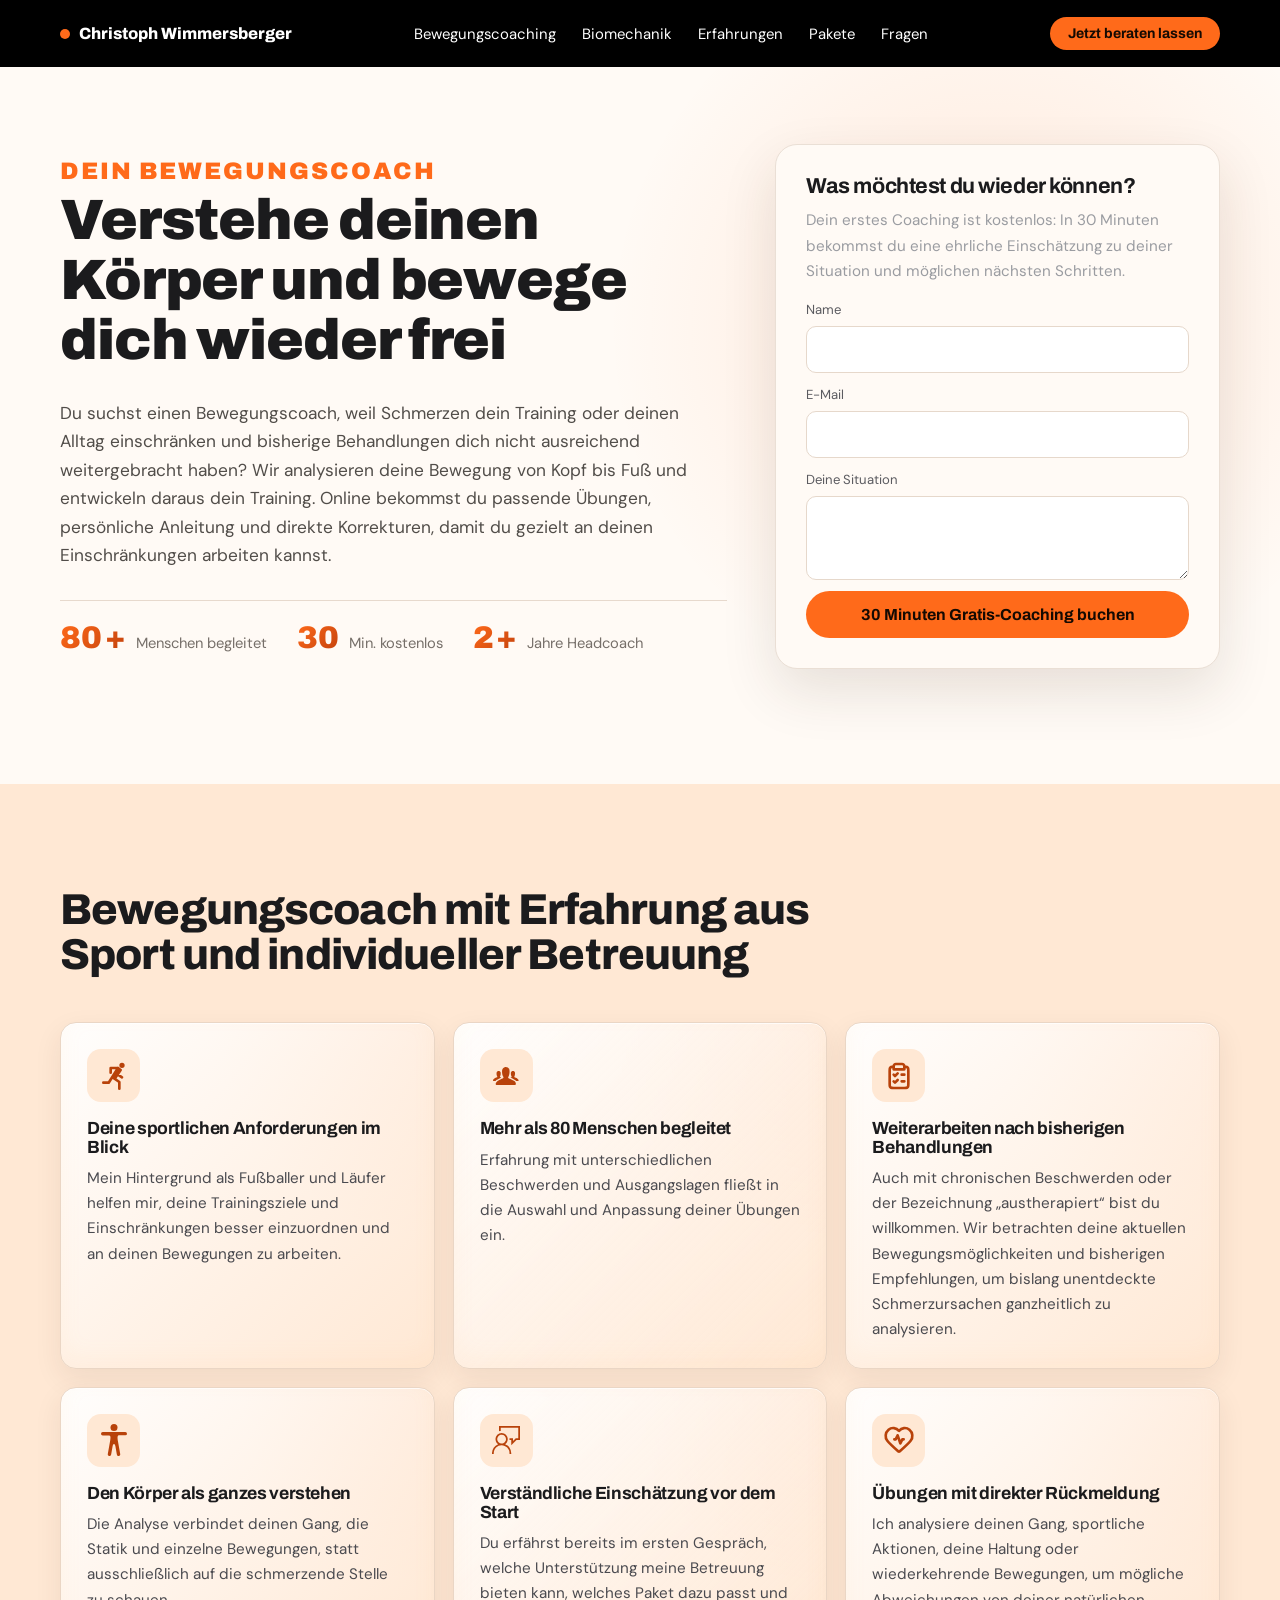
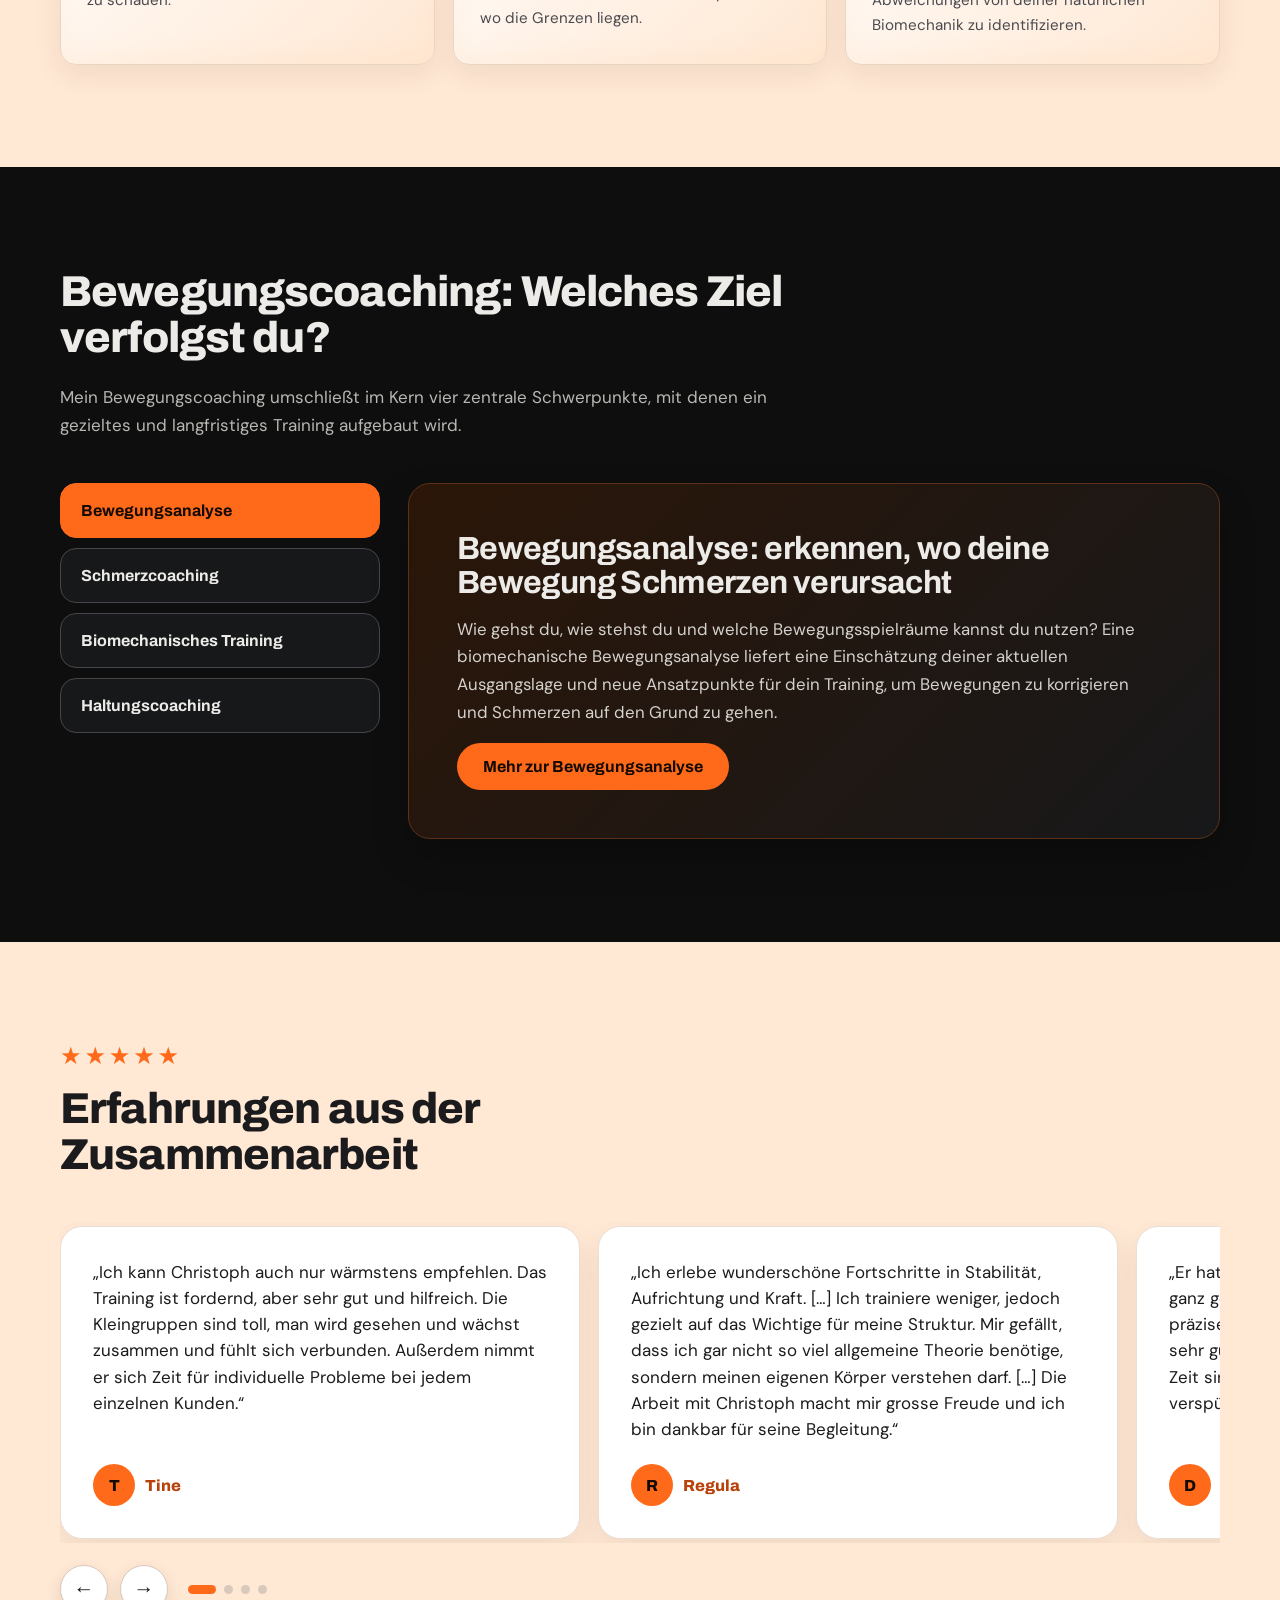
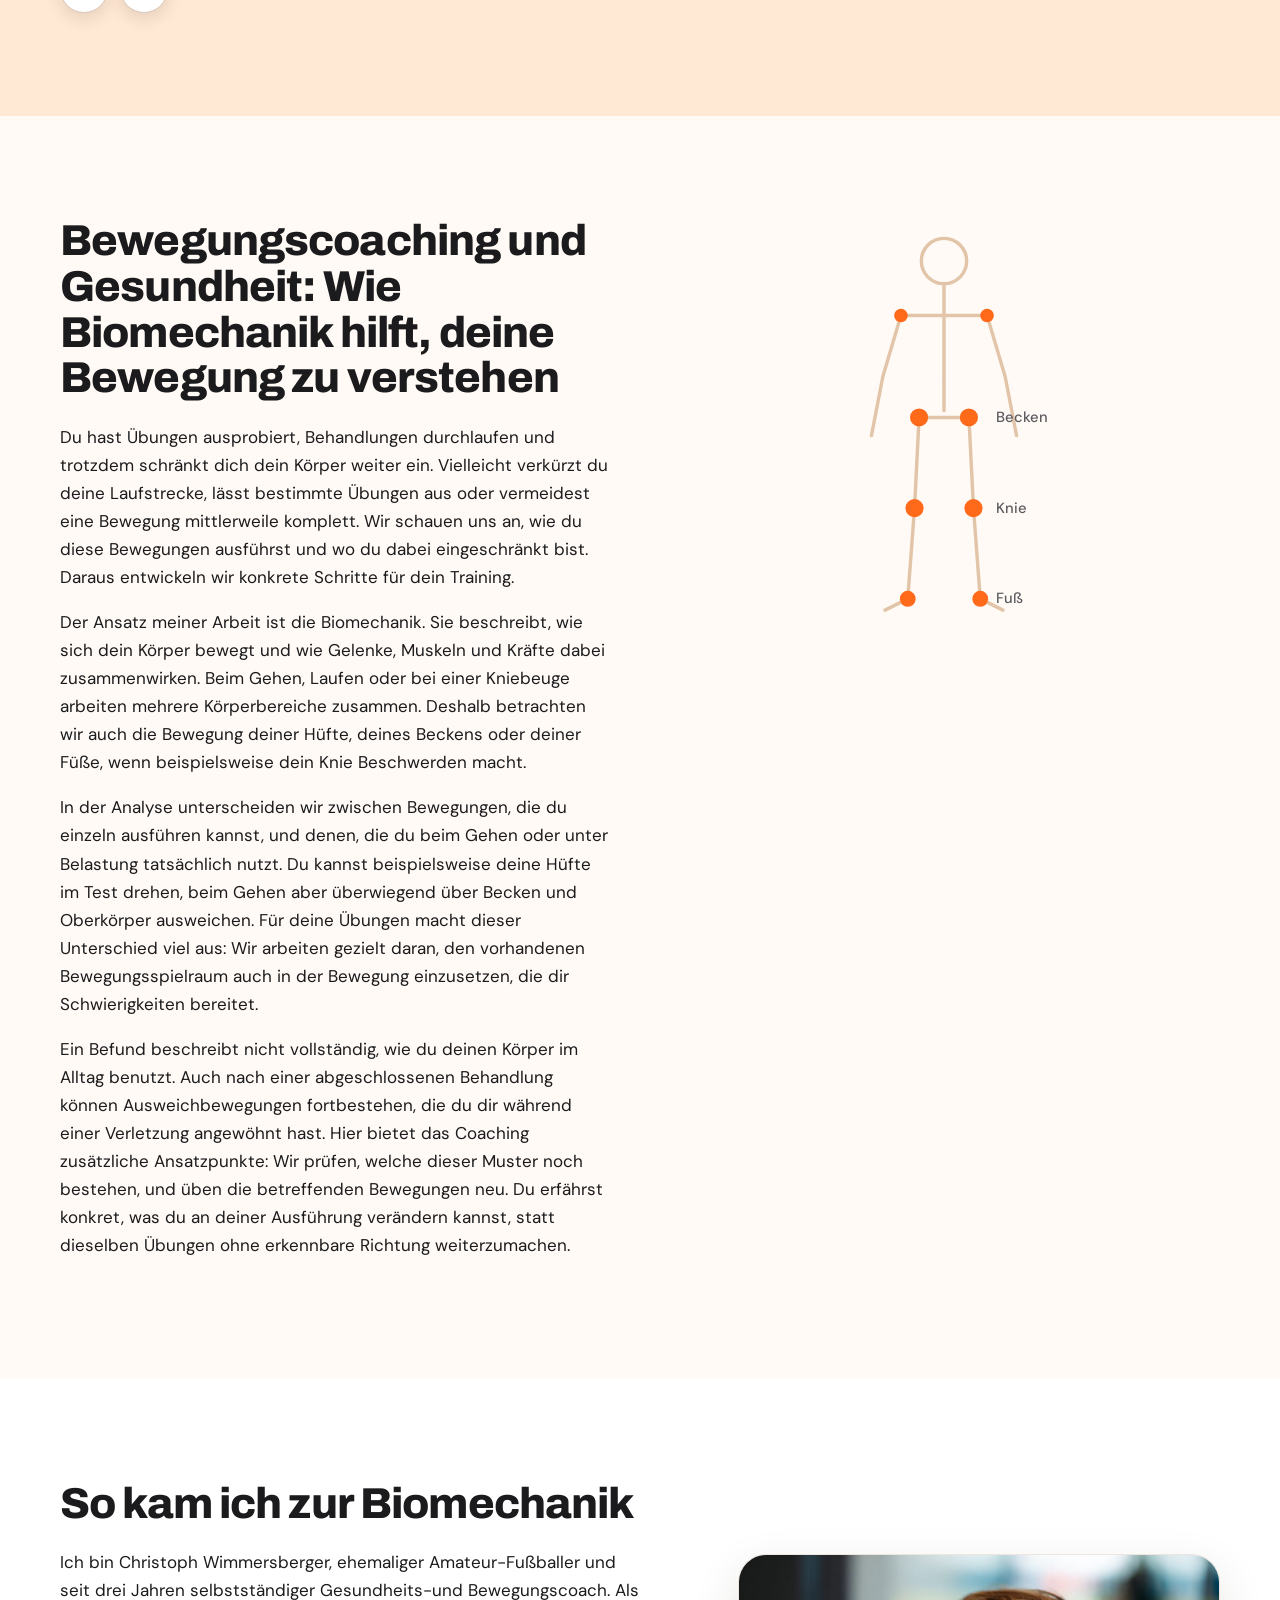
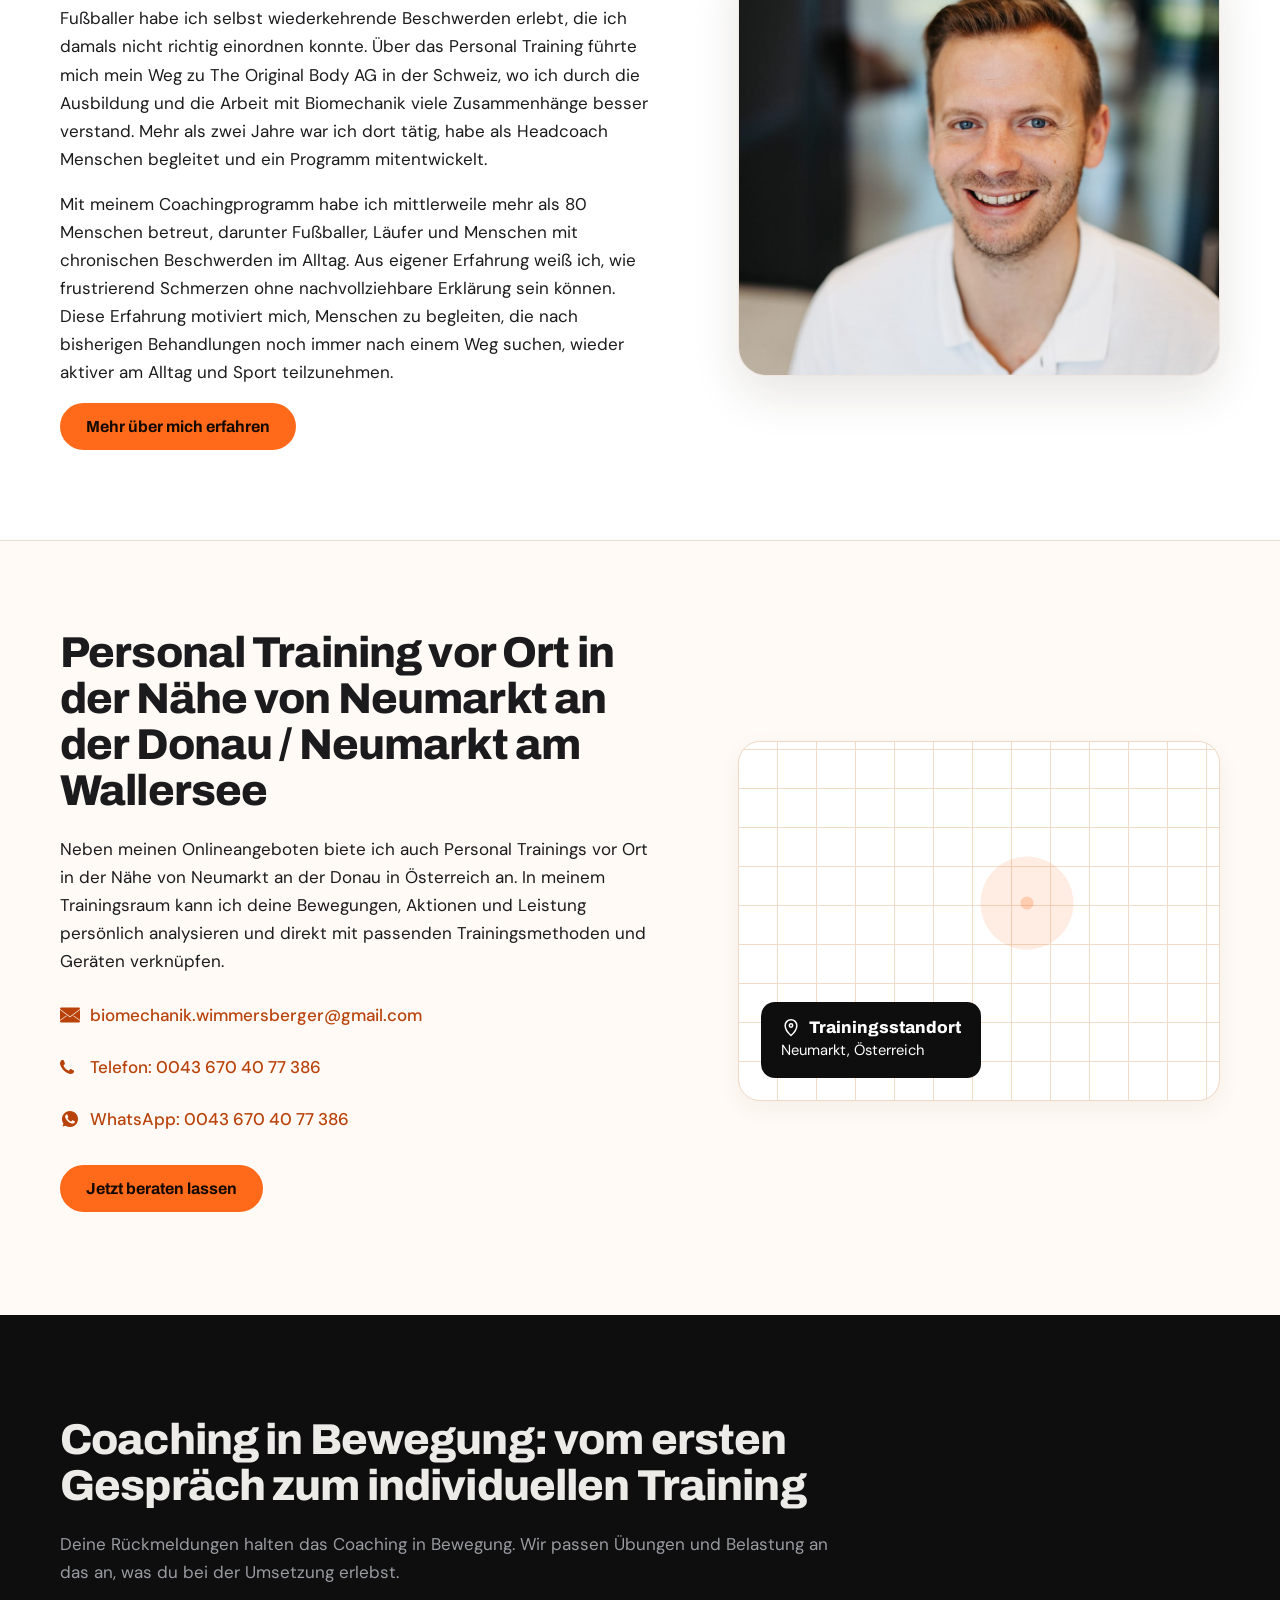
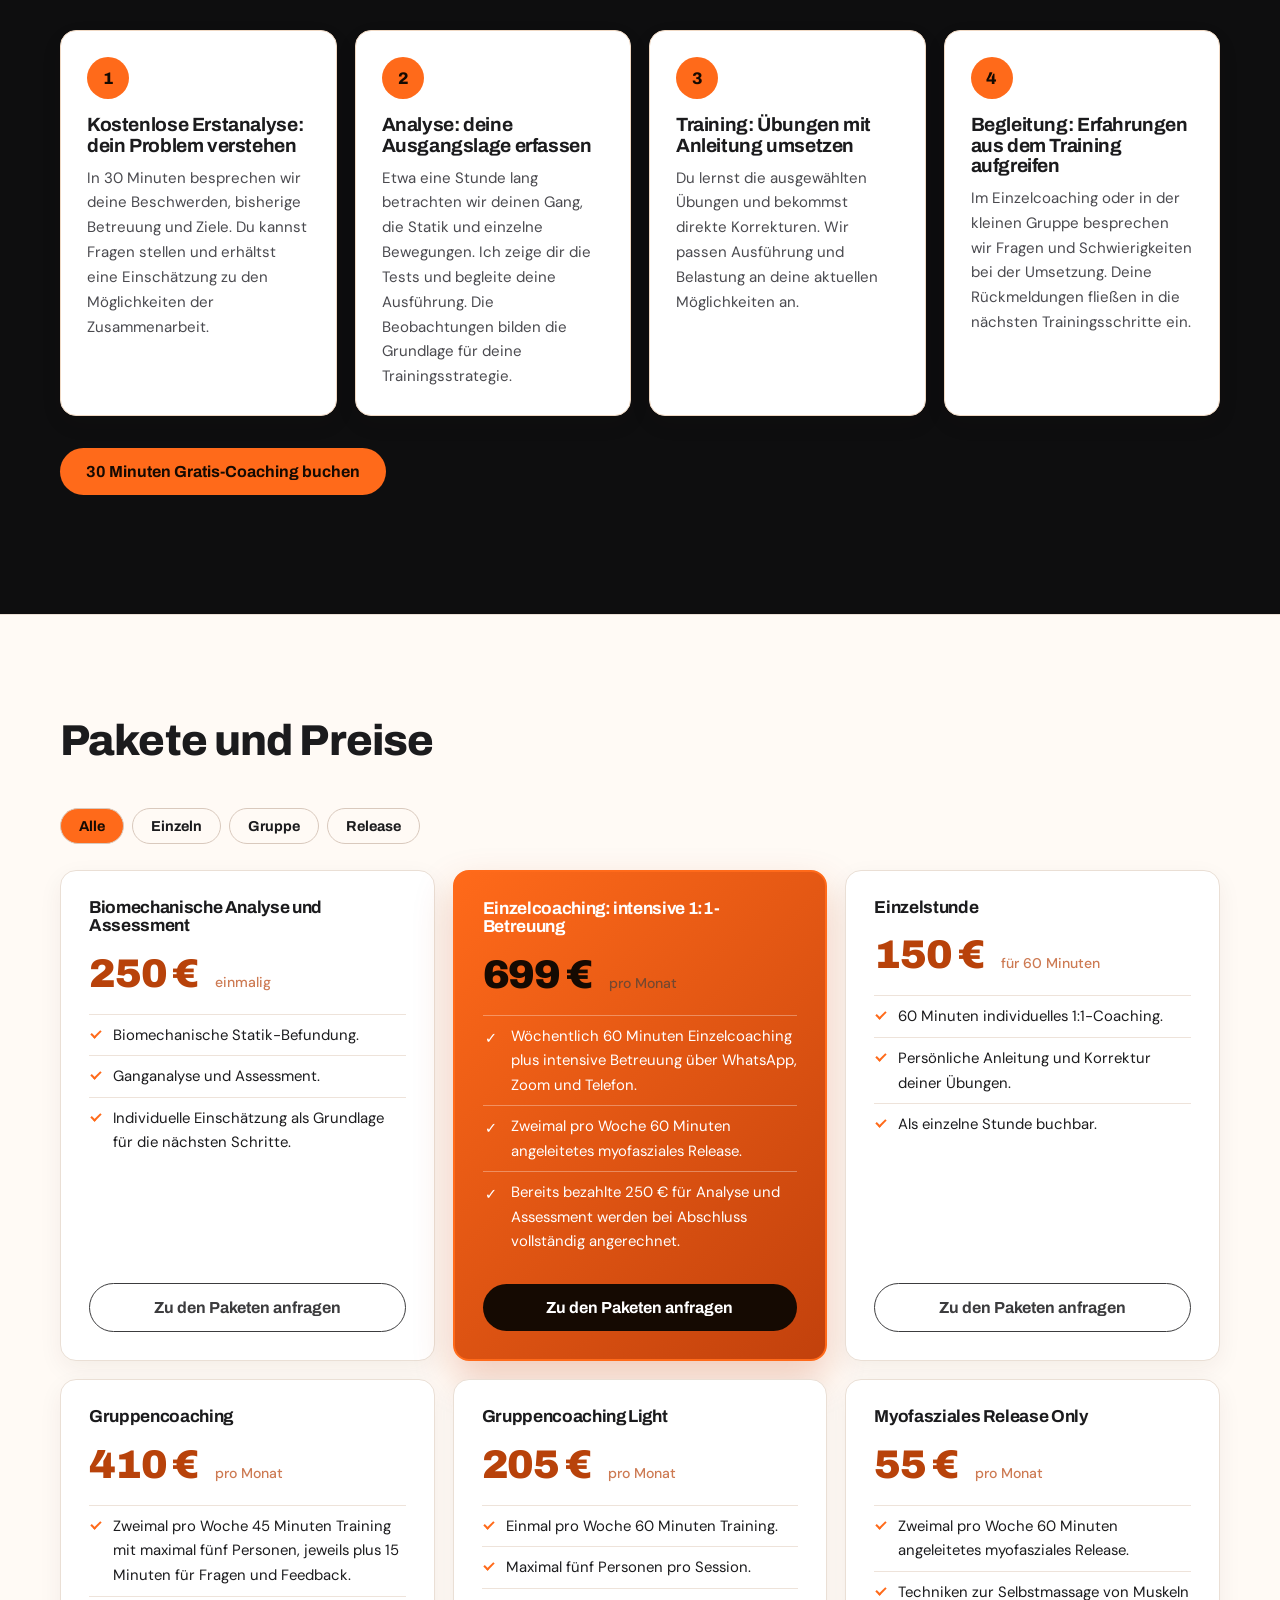
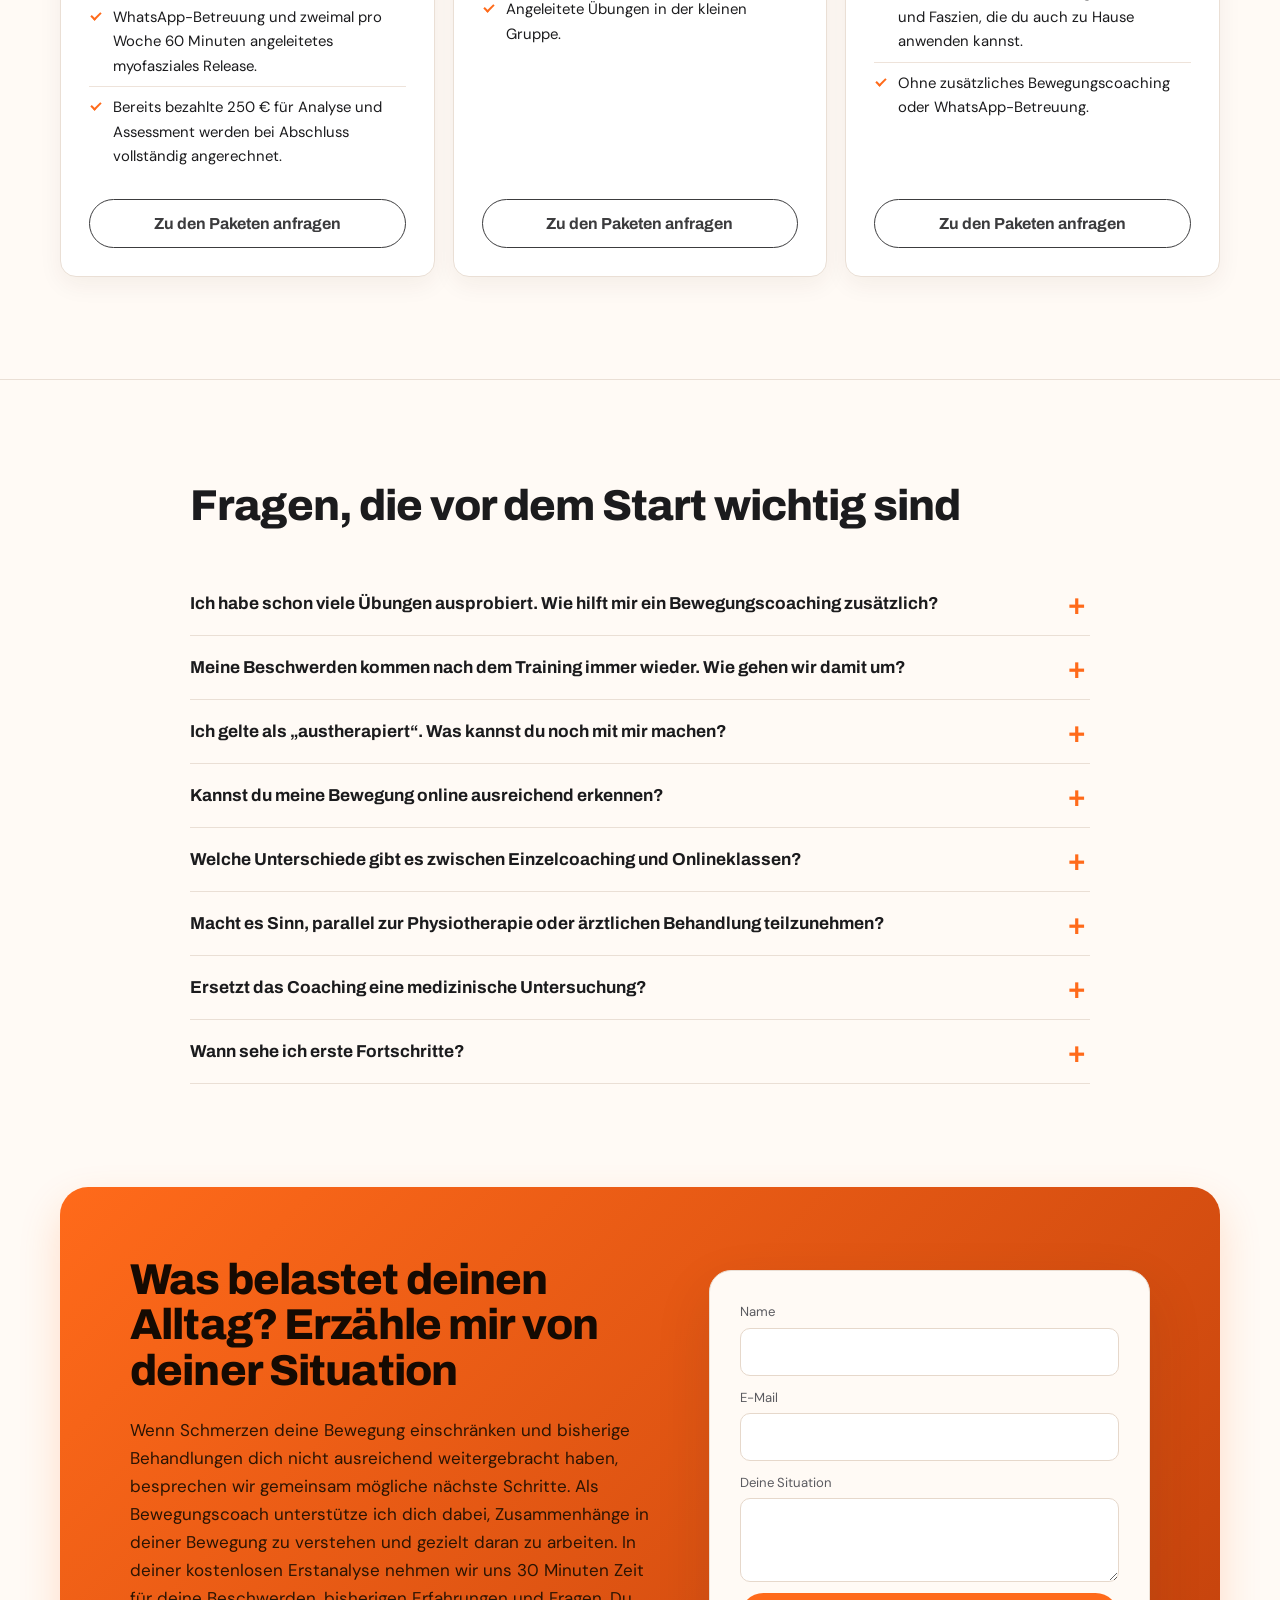
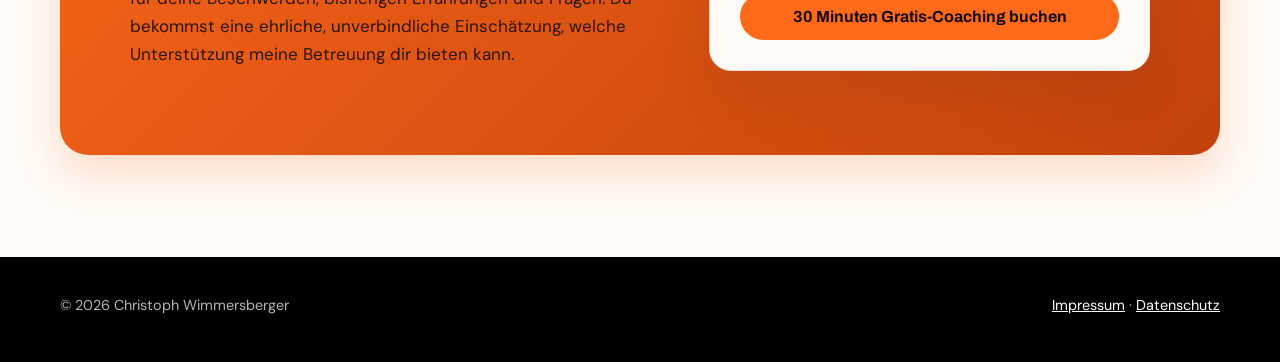
==== commit 0dda468a: "Corrige contador e refinamentos visuais" ====
--- a/docs/index.html
+++ b/docs/index.html
@@ -14,19 +14,19 @@
 <section class="hero"><div class="wrap"><div>
 <h1><span class="hero-kicker">Dein Bewegungscoach</span><strong>Verstehe deinen Körper und bewege dich wieder frei</strong></h1>
 <p class="lead">Du suchst einen Bewegungscoach, weil Schmerzen dein Training oder deinen Alltag einschränken und bisherige Behandlungen dich nicht ausreichend weitergebracht haben? Wir analysieren deine Bewegung von Kopf bis Fuß und entwickeln daraus dein Training. Online bekommst du passende Übungen, persönliche Anleitung und direkte Korrekturen, damit du gezielt an deinen Einschränkungen arbeiten kannst.</p>
-<div class="stats"><span><b data-n="80" aria-label="80">80</b>+ Menschen begleitet</span><span><b data-n="30" aria-label="30">30</b> Min. kostenlos</span><span><b data-n="2" aria-label="2">2</b>+ Jahre Headcoach</span></div></div>
+<div class="stats"><span><b data-n="80" data-suffix="+" aria-label="80+"><span class="stat-value">80</span><span class="stat-suffix" aria-hidden="true">+</span></b> Menschen begleitet</span><span><b data-n="30" aria-label="30"><span class="stat-value">30</span></b> Min. kostenlos</span><span><b data-n="2" data-suffix="+" aria-label="2+"><span class="stat-value">2</span><span class="stat-suffix" aria-hidden="true">+</span></b> Jahre Headcoach</span></div></div>
 <div class="card" id="formular"><h3>Was möchtest du wieder können?</h3><p class="m form-intro">Dein erstes Coaching ist kostenlos: In 30 Minuten bekommst du eine ehrliche Einschätzung zu deiner Situation und möglichen nächsten Schritten.</p>
 <form class="f" aria-label="Kontaktformular"><label>Name<input name="n" required autocomplete="name"></label><label>E-Mail<input name="e" type="email" required autocomplete="email"></label><label>Deine Situation<textarea name="m" required></textarea></label><button class="btn" type="submit">30 Minuten Gratis-Coaching buchen</button></form></div>
 </div></section>
 
 <section class="peach" id="erfahrung"><div class="wrap"><div class="head rv"><h2>Bewegungscoach mit Erfahrung aus Sport und individueller Betreuung</h2></div>
 <div class="grid3">
-<div class="tile rv"><span class="feature-icon" aria-hidden="true"><img src="assets/icons/run-svgrepo-com.svg" alt=""></span><h3>Deine sportlichen Anforderungen im Blick</h3><p>Mein Hintergrund als Fußballer und Läufer helfen mir, deine Trainingsziele und Einschränkungen besser einzuordnen und an deinen Bewegungen zu arbeiten.</p></div>
-<div class="tile rv"><span class="feature-icon" aria-hidden="true"><img src="assets/icons/group-svgrepo-com.svg" alt=""></span><h3>Mehr als 80 Menschen begleitet</h3><p>Erfahrung mit unterschiedlichen Beschwerden und Ausgangslagen fließt in die Auswahl und Anpassung deiner Übungen ein.</p></div>
-<div class="tile rv"><span class="feature-icon" aria-hidden="true"><img src="assets/icons/clipboard-list-svgrepo-com.svg" alt=""></span><h3>Weiterarbeiten nach bisherigen Behandlungen</h3><p>Auch mit chronischen Beschwerden oder der Bezeichnung „austherapiert“ bist du willkommen. Wir betrachten deine aktuellen Bewegungsmöglichkeiten und bisherigen Empfehlungen, um bislang unentdeckte Schmerzursachen ganzheitlich zu analysieren.</p></div>
-<div class="tile rv"><span class="feature-icon" aria-hidden="true"><img src="assets/icons/body-svgrepo-com.svg" alt=""></span><h3>Den Körper als ganzes verstehen</h3><p>Die Analyse verbindet deinen Gang, die Statik und einzelne Bewegungen, statt ausschließlich auf die schmerzende Stelle zu schauen.</p></div>
-<div class="tile rv"><span class="feature-icon" aria-hidden="true"><img src="assets/icons/feedback-svgrepo-com.svg" alt=""></span><h3>Verständliche Einschätzung vor dem Start</h3><p>Du erfährst bereits im ersten Gespräch, welche Unterstützung meine Betreuung bieten kann, welches Paket dazu passt und wo die Grenzen liegen.</p></div>
-<div class="tile rv"><span class="feature-icon" aria-hidden="true"><img src="assets/icons/activity-heart-svgrepo-com.svg" alt=""></span><h3>Übungen mit direkter Rückmeldung</h3><p>Ich analysiere deinen Gang, sportliche Aktionen, deine Haltung oder wiederkehrende Bewegungen, um mögliche Abweichungen von deiner natürlichen Biomechanik zu identifizieren.</p></div>
+<div class="tile rv"><span class="feature-icon" aria-hidden="true"><span class="feature-icon-img icon-run" aria-hidden="true"></span></span><h3>Deine sportlichen Anforderungen im Blick</h3><p>Mein Hintergrund als Fußballer und Läufer helfen mir, deine Trainingsziele und Einschränkungen besser einzuordnen und an deinen Bewegungen zu arbeiten.</p></div>
+<div class="tile rv"><span class="feature-icon" aria-hidden="true"><span class="feature-icon-img icon-group" aria-hidden="true"></span></span><h3>Mehr als 80 Menschen begleitet</h3><p>Erfahrung mit unterschiedlichen Beschwerden und Ausgangslagen fließt in die Auswahl und Anpassung deiner Übungen ein.</p></div>
+<div class="tile rv"><span class="feature-icon" aria-hidden="true"><span class="feature-icon-img icon-clipboard" aria-hidden="true"></span></span><h3>Weiterarbeiten nach bisherigen Behandlungen</h3><p>Auch mit chronischen Beschwerden oder der Bezeichnung „austherapiert“ bist du willkommen. Wir betrachten deine aktuellen Bewegungsmöglichkeiten und bisherigen Empfehlungen, um bislang unentdeckte Schmerzursachen ganzheitlich zu analysieren.</p></div>
+<div class="tile rv"><span class="feature-icon" aria-hidden="true"><span class="feature-icon-img icon-body" aria-hidden="true"></span></span><h3>Den Körper als ganzes verstehen</h3><p>Die Analyse verbindet deinen Gang, die Statik und einzelne Bewegungen, statt ausschließlich auf die schmerzende Stelle zu schauen.</p></div>
+<div class="tile rv"><span class="feature-icon" aria-hidden="true"><span class="feature-icon-img icon-feedback" aria-hidden="true"></span></span><h3>Verständliche Einschätzung vor dem Start</h3><p>Du erfährst bereits im ersten Gespräch, welche Unterstützung meine Betreuung bieten kann, welches Paket dazu passt und wo die Grenzen liegen.</p></div>
+<div class="tile rv"><span class="feature-icon" aria-hidden="true"><span class="feature-icon-img icon-activity" aria-hidden="true"></span></span><h3>Übungen mit direkter Rückmeldung</h3><p>Ich analysiere deinen Gang, sportliche Aktionen, deine Haltung oder wiederkehrende Bewegungen, um mögliche Abweichungen von deiner natürlichen Biomechanik zu identifizieren.</p></div>
 </div></div></section>
 
 <section id="coaching"><div class="wrap"><div class="head rv"><h2>Bewegungscoaching: Welches Ziel verfolgst du?</h2><p class="m">Mein Bewegungscoaching umschließt im Kern vier zentrale Schwerpunkte, mit denen ein gezieltes und langfristiges Training aufgebaut wird.</p></div>
@@ -61,7 +61,7 @@
 
 <section class="light location-section" id="vor-ort"><div class="wrap about-grid"><div><h2 class="rv">Personal Training vor Ort in der Nähe von Neumarkt an der Donau / Neumarkt am Wallersee</h2>
 <p>Neben meinen Onlineangeboten biete ich auch Personal Trainings vor Ort in der Nähe von Neumarkt an der Donau in Österreich an. In meinem Trainingsraum kann ich deine Bewegungen, Aktionen und Leistung persönlich analysieren und direkt mit passenden Trainingsmethoden und Geräten verknüpfen.</p>
-<div class="ct"><a href="mailto:biomechanik.wimmersberger@gmail.com"><img class="contact-icon-img" src="assets/icons/envelope-svgrepo-com.svg" alt="" aria-hidden="true"><span class="email-text"><span>biomechanik.wimmersberger</span><span>@gmail.com</span></span></a><a href="tel:+436704077386"><img class="contact-icon-img" src="assets/icons/phone-svgrepo-com.svg" alt="" aria-hidden="true"><span>Telefon: 0043 670 40 77 386</span></a><a href="https://wa.me/436704077386"><img class="contact-icon-img" src="assets/icons/whatsapp-svgrepo-com.svg" alt="" aria-hidden="true"><span>WhatsApp: 0043 670 40 77 386</span></a></div>
+<div class="ct"><a href="mailto:biomechanik.wimmersberger@gmail.com"><svg class="contact-icon contact-icon-fill" viewBox="0 0 64 64" aria-hidden="true" focusable="false"><g fill="currentColor"><path d="M43.416 35.812a1 1 0 0 1 1.168-1.624L64 48.168V15.475L32.597 38.803a1 1 0 0 1-1.194 0L0 15.475v32.693l19.416-13.979a1 1 0 1 1 1.168 1.624L0 50.632V52a4 4 0 0 0 4 4h56a4 4 0 0 0 4-4v-1.368z"/><path d="M32 36.754 64 12.983V12a4 4 0 0 0-4-4H4a4 4 0 0 0-4 4v.982z"/></g></svg><span class="email-text"><span>biomechanik.wimmersberger</span><span>@gmail.com</span></span></a><a href="tel:+436704077386"><svg class="contact-icon contact-icon-fill" viewBox="0 0 32 32" aria-hidden="true" focusable="false"><path fill="currentColor" d="M0 10.375c0 .938.344 1.969.781 3.063s1 2.125 1.438 2.906c1.188 2.063 2.719 4.094 4.469 5.781s3.813 3.094 6.125 3.938c1.344.531 2.688 1.125 4.188 1.125.75 0 1.813-.281 2.781-.688.938-.406 1.781-1.031 2.094-1.781.125-.281.281-.656.375-1.094.094-.406.156-.813.156-1.094 0-.156 0-.313-.031-.344-.094-.188-.313-.344-.563-.5-.563-.281-.656-.375-1.5-.875-.875-.5-1.781-1.063-2.563-1.469-.375-.219-.625-.313-.719-.313-.5 0-1.125.688-1.656 1.438-.563.75-1.188 1.438-1.625 1.438-.219 0-.438-.094-.688-.25s-.5-.281-.656-.375c-2.75-1.563-4.594-3.406-6.156-6.125-.188-.313-.625-.969-.625-1.313 0-.406.563-.875 1.125-1.375.531-.469 1.094-1.031 1.094-1.719 0-.094-.063-.375-.188-.781-.281-.813-.656-1.75-.969-2.656-.156-.438-.281-.75-.313-.906-.063-.094-.094-.219-.125-.375s-.094-.281-.125-.406c-.094-.281-.25-.5-.406-.625-.156-.063-.531-.156-.906-.188-.375 0-.813-.031-1-.031-.094 0-.219 0-.344.031h-.406c-1 .438-1.719 1.313-2.25 2.344-.5 1.031-.813 2.188-.813 3.219z"/></svg><span>Telefon: 0043 670 40 77 386</span></a><a href="https://wa.me/436704077386"><svg class="contact-icon contact-icon-fill" viewBox="0 0 20 20" aria-hidden="true" focusable="false"><path fill="currentColor" d="M16.8 5.7C14.4 2 9.5.9 5.7 3.2 2 5.5.8 10.5 3.2 14.2l.2.3-.8 3 3-.8.3.2c1.3.7 2.7 1.1 4.1 1.1 1.5 0 3-.4 4.3-1.2 3.7-2.4 4.8-7.3 2.5-11.1zm-2.1 7.7c-.4.6-.9 1-1.6 1.1-.4 0-.9.2-2.9-.6-1.7-.8-3.1-2.1-4.1-3.6-.6-.7-.9-1.6-1-2.5 0-.8.3-1.5.8-2 .2-.2.4-.3.6-.3H7c.2 0 .4 0 .5.4.2.5.7 1.7.7 1.8.1.1.1.3 0 .4.1.2 0 .4-.1.5-.1.1-.2.3-.3.4-.2.1-.3.3-.2.5.4.6.9 1.2 1.4 1.7.6.5 1.2.9 1.9 1.2.2.1.4.1.5-.1s.6-.7.8-.9c.2-.2.3-.2.5-.1l1.6.8c.2.1.4.2.5.3.1.3.1.7-.1 1z"/></svg><span>WhatsApp: 0043 670 40 77 386</span></a></div>
 <a class="btn" href="#kontakt">Jetzt beraten lassen</a></div><div class="map" role="img" aria-label="Reservierter Bereich für eine spätere Google-Maps-Integration"><div><b><svg class="contact-icon" viewBox="0 0 24 24" aria-hidden="true"><path d="M12 21s7-6 7-12a7 7 0 1 0-14 0c0 6 7 12 7 12z"/><circle cx="12" cy="9" r="2"/></svg>Trainingsstandort</b>Neumarkt, Österreich</div></div></div></section>
 
 <section class="steps-section"><div class="wrap"><div class="head rv"><h2>Coaching in Bewegung: vom ersten Gespräch zum individuellen Training</h2><p class="m">Deine Rückmeldungen halten das Coaching in Bewegung. Wir passen Übungen und Belastung an das an, was du bei der Umsetzung erlebst.</p></div>
--- a/docs/assets/css/preview.css
+++ b/docs/assets/css/preview.css
@@ -20,7 +20,7 @@
 .card{background:var(--paper);color:var(--txt);border-radius:22px;padding:30px;box-shadow:0 30px 80px rgba(0,0,0,.45)}.card h3{font-size:1.35rem}
 form{display:grid;gap:11px}label{font-size:.82rem;color:#5b5b60;display:grid;gap:5px}
 input,textarea{font:inherit;color:var(--txt);background:#fff;border:1.5px solid #e6d8cb;border-radius:10px;padding:12px 13px;width:100%}input:focus,textarea:focus{outline:2px solid var(--ember);border-color:var(--ember)}textarea{min-height:84px;resize:vertical}
-.stats{display:flex;flex-wrap:wrap;gap:10px 30px;margin-top:30px;padding-top:22px;border-top:1px solid var(--line);color:var(--ash);font-size:.92rem}.stats b{font:900 1.7rem Archivo;color:#fff;margin-right:6px}
+.stats{display:flex;flex-wrap:wrap;gap:10px 30px;margin-top:30px;padding-top:22px;border-top:1px solid var(--line);color:var(--ash);font-size:.92rem}.stats b{font:900 1.955rem/1 Archivo;color:#150a02;display:inline-flex;align-items:baseline;gap:.08em;margin-right:6px}
 @media(max-width:900px){.hero .wrap{grid-template-columns:1fr}}
 .grid3{display:grid;grid-template-columns:repeat(3,1fr);gap:18px}.tile{border:1px solid #f0d9c4;background:#fff;border-radius:var(--r);padding:26px;transition:.25s}.tile:hover{transform:translateY(-5px);border-color:var(--ember);box-shadow:0 18px 40px rgba(255,106,26,.18)}
 .tile::before{content:"";display:block;width:34px;height:4px;border-radius:4px;background:var(--ember);margin-bottom:16px}.tile h3{font-size:1.1rem}.tile p{font-size:.95rem;margin:0;color:#4a4a4f}
@@ -121,7 +121,7 @@
 
 /* Final Round 4 cascade: keep these five visual tests effective. */
 #ueber-mich.about-section{background:#fff;color:var(--txt)}
-#faq{background:#fff;color:var(--txt)}
+#faq{background:var(--paper);color:var(--txt)}
 #faq details p{color:#5b5651}
 .steps-section{background:var(--ink);color:#ecebe8}
 .steps-section .head h2{color:#ecebe8}
@@ -131,7 +131,7 @@
 .ct a{padding:8px 10px;margin-inline:-10px;min-width:0;max-width:100%;border-radius:10px;transition:background-color .22s ease,color .22s ease,transform .22s ease}
 .ct a span{min-width:0;overflow-wrap:anywhere}
 .ct a:hover,.ct a:focus-visible{background:var(--peach);color:var(--rust);transform:translateX(3px);outline:3px solid var(--amber);outline-offset:2px}
-.ct a:hover .contact-icon,.ct a:focus-visible .contact-icon{color:var(--ember)}
+.ct a:hover .contact-icon,.ct a:focus-visible .contact-icon{color:var(--rust)}
 .pricing-section .plan.top{background:linear-gradient(135deg,#ff6a1a,#c2410c);color:#150a02;border-color:#ff6a1a;box-shadow:0 18px 38px rgba(194,65,12,.25)}
 .pricing-section .plan.top h3,.pricing-section .plan.top .amt,.pricing-section .plan.top .amt small{color:#150a02}
 .pricing-section .plan.top li{border-top-color:rgba(21,10,2,.2)}
@@ -147,7 +147,8 @@
 .portrait-frame{min-height:420px;border:1px solid #eadfd5;border-radius:28px;background:#f4dfcc;overflow:hidden;box-shadow:0 18px 48px rgba(61,40,24,.12)}
 .portrait-frame img{display:block;width:100%;height:100%;min-height:420px;object-fit:cover;object-position:center top}
 .contact-icon{display:inline-block;width:20px;height:20px;flex:0 0 20px;fill:none;stroke:currentColor;stroke-width:1.8;stroke-linecap:round;stroke-linejoin:round;vertical-align:middle}
-.contact-icon-img{display:block;width:22px;height:22px;flex:0 0 22px;object-fit:contain}
+.contact-icon-fill{fill:currentColor;stroke:none}
+.ct a .contact-icon{color:var(--rust)}
 .ct a{display:flex;align-items:center;gap:10px}
 .ct a{min-width:0;max-width:100%}
 .ct a span{min-width:0;overflow-wrap:anywhere}
@@ -168,7 +169,7 @@
 /* Round 4: isolated light sections, Claude step colors and 699 € test. */
 #ueber-mich.about-section{background:#fff;color:var(--txt)}
 #ueber-mich.about-section .portrait-frame{background:#fff;border-color:#eee5de}
-#faq{background:#fff;color:var(--txt)}
+#faq{background:var(--paper);color:var(--txt)}
 #faq details{border-bottom-color:#eadfd5}
 #faq details p{color:#5b5651}
 .steps-section{background:var(--ink);color:#ecebe8}
@@ -179,7 +180,7 @@
 .ct a{padding:8px 10px;margin-inline:-10px;border-radius:10px;transition:background-color .22s ease,color .22s ease,transform .22s ease}
 .ct a:hover,.ct a:focus-visible{background:var(--peach);color:var(--rust);transform:translateX(3px)}
 .ct a:focus-visible{outline:3px solid var(--amber);outline-offset:2px}
-.ct a:hover .contact-icon,.ct a:focus-visible .contact-icon{color:var(--ember)}
+.ct a:hover .contact-icon,.ct a:focus-visible .contact-icon{color:var(--rust)}
 .pricing-section .plan.top{background:linear-gradient(135deg,#ff6a1a,#c2410c);color:#150a02;border-color:#ff6a1a;box-shadow:0 18px 38px rgba(194,65,12,.25)}
 .pricing-section .plan.top h3,.pricing-section .plan.top .amt,.pricing-section .plan.top .amt small{color:#150a02}
 .pricing-section .plan.top li{border-top-color:rgba(21,10,2,.2)}
@@ -190,7 +191,13 @@
 
 .tile:hover{box-shadow:0 18px 40px rgba(255,106,26,.16)}
 .feature-icon{display:grid;place-items:center;width:53px;height:53px;margin-bottom:18px;border-radius:14px;background:var(--peach);color:var(--rust);transition:.25s}
-.feature-icon img{display:block;width:32px;height:32px;object-fit:contain}
+.feature-icon-img{display:block;width:32px;height:32px;background:var(--rust);-webkit-mask-repeat:no-repeat;-webkit-mask-position:center;-webkit-mask-size:contain;mask-repeat:no-repeat;mask-position:center;mask-size:contain}
+.feature-icon-img.icon-run{-webkit-mask-image:url("../icons/run-svgrepo-com.svg");mask-image:url("../icons/run-svgrepo-com.svg")}
+.feature-icon-img.icon-group{-webkit-mask-image:url("../icons/group-svgrepo-com.svg");mask-image:url("../icons/group-svgrepo-com.svg")}
+.feature-icon-img.icon-clipboard{-webkit-mask-image:url("../icons/clipboard-list-svgrepo-com.svg");mask-image:url("../icons/clipboard-list-svgrepo-com.svg")}
+.feature-icon-img.icon-body{-webkit-mask-image:url("../icons/body-svgrepo-com.svg");mask-image:url("../icons/body-svgrepo-com.svg")}
+.feature-icon-img.icon-feedback{-webkit-mask-image:url("../icons/feedback-svgrepo-com.svg");mask-image:url("../icons/feedback-svgrepo-com.svg")}
+.feature-icon-img.icon-activity{-webkit-mask-image:url("../icons/activity-heart-svgrepo-com.svg");mask-image:url("../icons/activity-heart-svgrepo-com.svg")}
 .tile:hover .feature-icon{background:var(--ember);color:#150a02;transform:translateY(-2px)}
 .peach{background:var(--peach);color:var(--txt)}
 .peach .head h2,.light .head h2{color:var(--txt)}
@@ -236,7 +243,7 @@
 
 /* Effective final overrides for Round 4. */
 #ueber-mich.about-section{background:#fff;color:var(--txt)}
-#faq{background:#fff;color:var(--txt)}
+#faq{background:var(--paper);color:var(--txt)}
 #faq details p{color:#5b5651}
 .steps-section{background:var(--ink);color:#ecebe8}
 .steps-section .head h2{color:#ecebe8}
@@ -246,7 +253,7 @@
 .ct a{padding:8px 10px;margin-inline:-10px;min-width:0;max-width:100%;border-radius:10px;transition:background-color .22s ease,color .22s ease,transform .22s ease}
 .ct a span{min-width:0;overflow-wrap:anywhere}
 .ct a:hover,.ct a:focus-visible{background:var(--peach);color:var(--rust);transform:translateX(3px);outline:3px solid var(--amber);outline-offset:2px}
-.ct a:hover .contact-icon,.ct a:focus-visible .contact-icon{color:var(--ember)}
+.ct a:hover .contact-icon,.ct a:focus-visible .contact-icon{color:var(--rust)}
 .pricing-section .plan.top{background:linear-gradient(135deg,#ff6a1a,#c2410c);color:#150a02;border-color:#ff6a1a;box-shadow:0 18px 38px rgba(194,65,12,.25)}
 .pricing-section .plan.top h3,.pricing-section .plan.top .amt,.pricing-section .plan.top .amt small{color:#150a02}
 .pricing-section .plan.top li{border-top-color:rgba(21,10,2,.2)}
@@ -256,15 +263,16 @@
 @media(prefers-reduced-motion:reduce){.ct a{transition:none}.ct a:hover,.ct a:focus-visible{transform:none}}
 
 /* Round 5: final preview-only visual refinements. */
-#kontakt.contact-section{background:#fff;color:var(--txt)}
+#kontakt.contact-section{background:var(--paper);color:var(--txt)}
 .testimonial-stars{color:#ff6a1a;font-size:clamp(1.25rem,2vw,1.5rem);letter-spacing:.12em;line-height:1;margin-bottom:18px}
-.stats b{color:#ff6a1a}
+.stats b{background:linear-gradient(135deg,#ff6a1a,#c2410c)}
+@supports ((-webkit-background-clip:text) or (background-clip:text)){.stats b{background-clip:text;-webkit-background-clip:text;-webkit-text-fill-color:transparent}}
 #erfahrung .tile::before{display:none}
 #erfahrung .tile{background:linear-gradient(135deg,rgba(255,255,255,.95),rgba(255,232,212,.62)),radial-gradient(circle at 100% 0,rgba(255,106,26,.12),transparent 42%);border-color:#ead6c5;box-shadow:inset 0 1px 0 rgba(255,255,255,.75),inset 0 -10px 22px rgba(255,185,120,.08),0 10px 28px rgba(61,40,24,.08)}
 #erfahrung .tile:hover{background:linear-gradient(135deg,rgba(255,255,255,.98),rgba(255,238,222,.78)),radial-gradient(circle at 100% 0,rgba(255,106,26,.16),transparent 42%);border-color:#ff6a1a;transform:translateY(-5px);box-shadow:inset 0 1px 0 rgba(255,255,255,.85),inset 0 -10px 22px rgba(255,185,120,.1),0 18px 40px rgba(255,106,26,.18)}
 .pricing-section .amt,.pricing-section .amt small{color:#ff6a1a}
 .pricing-section .plan.top{color:#fff}
-.pricing-section .plan.top h3,.pricing-section .plan.top .amt,.pricing-section .plan.top .amt small{color:#fff}
+.pricing-section .plan.top h3{color:#fff}
 .pricing-section .plan.top li{padding-left:28px;border-top-color:rgba(255,255,255,.32)}
 .pricing-section .plan.top li::before{content:"✓";display:grid;place-items:center;width:18px;height:18px;border:0;border-radius:50%;background:rgba(255,255,255,.9);color:#ff6a1a;font:800 .75rem/1 Archivo, sans-serif;transform:none;top:10px}
 .pricing-section .plan.top .btn{background:#150a02;color:#fff;border-color:#150a02}
@@ -274,7 +282,7 @@
 /* Round 6: responsive pricing, navigation and mobile flow. */
 .pricing-section .amt{display:flex;align-items:baseline;gap:.4em;flex-wrap:wrap;color:#b8420a}
 .pricing-section .amt small{margin-left:.1em;line-height:1.2;color:#b8420a}
-.pricing-section .plan.top .amt,.pricing-section .plan.top .amt small{color:#fff}
+.pricing-section .plan.top .amt{color:#150a02}.pricing-section .plan.top .amt small{color:#45403b}
 .menu-cta{display:none}
 .desktop-cta{display:inline-flex}
 .pricing-section .plan.top li::before{content:"✓";background:none;color:#fff;border:0;width:auto;height:auto;display:block;font:inherit;transform:none}
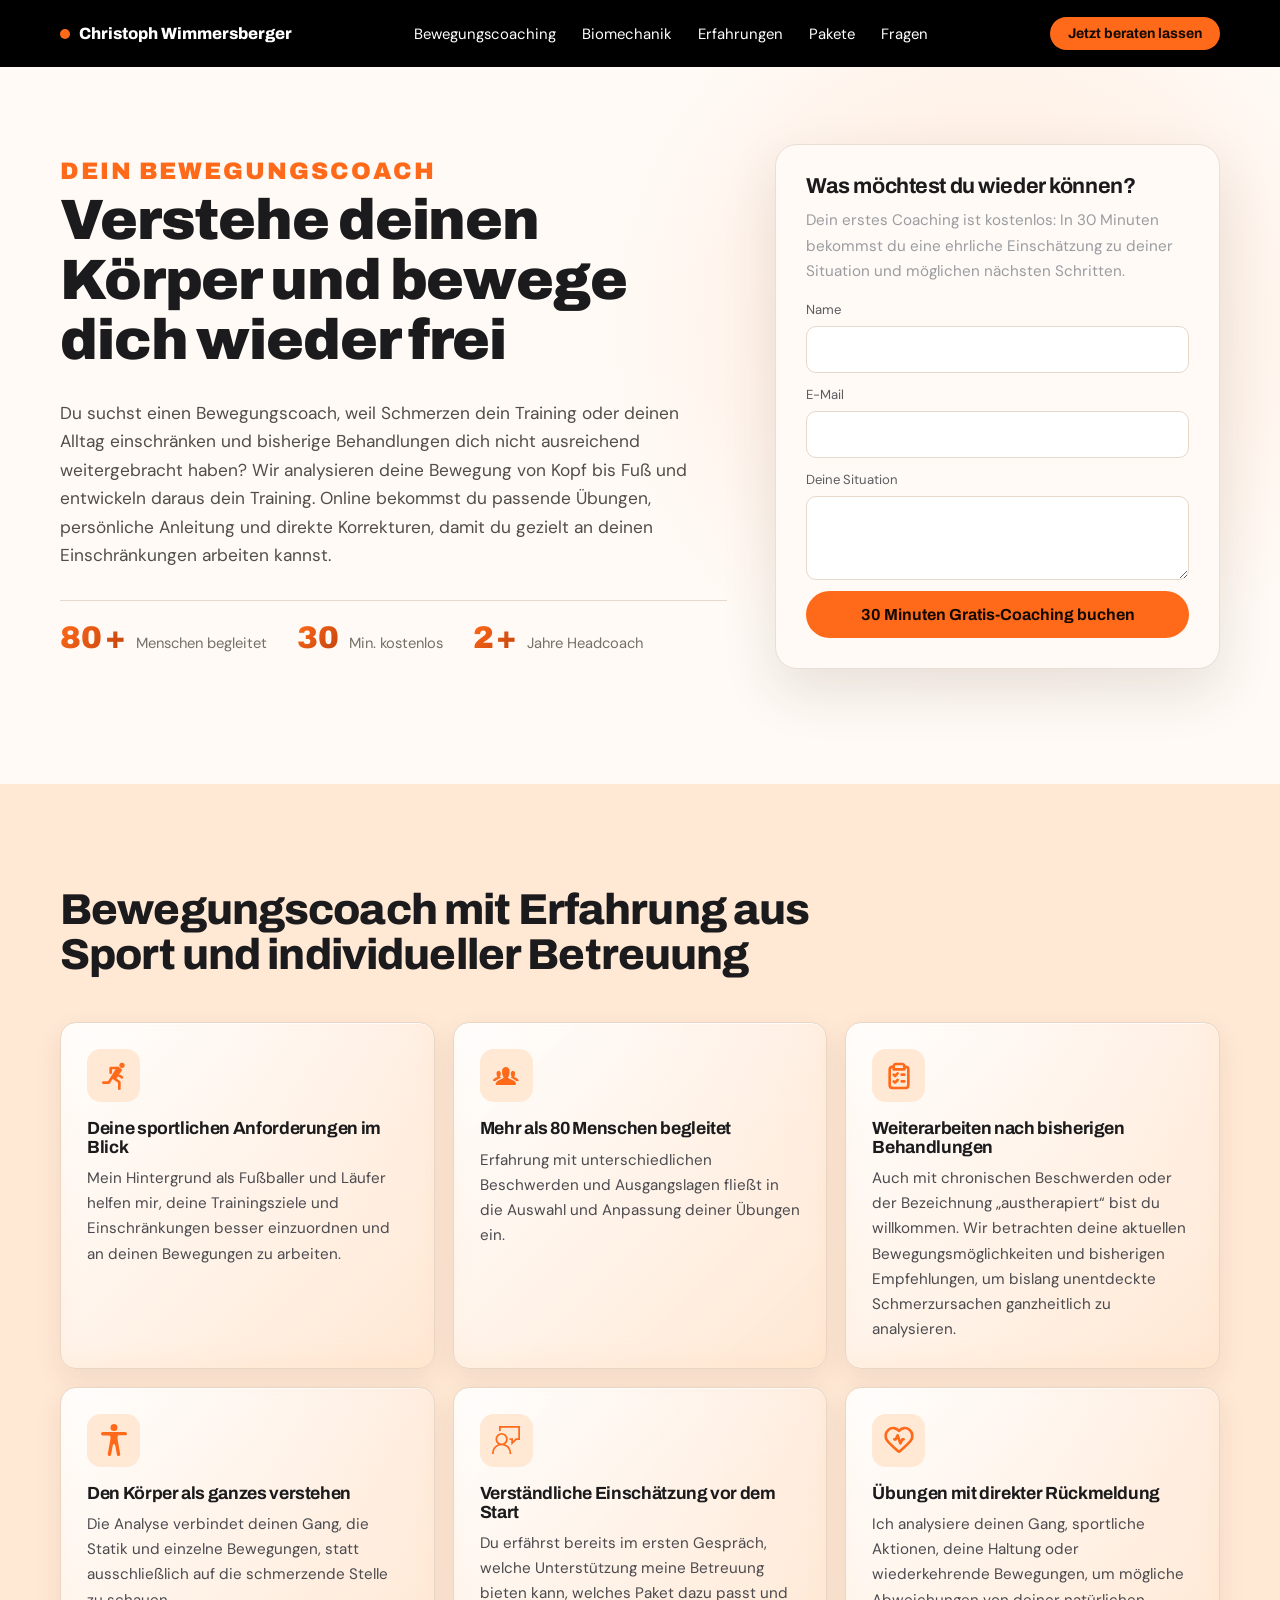
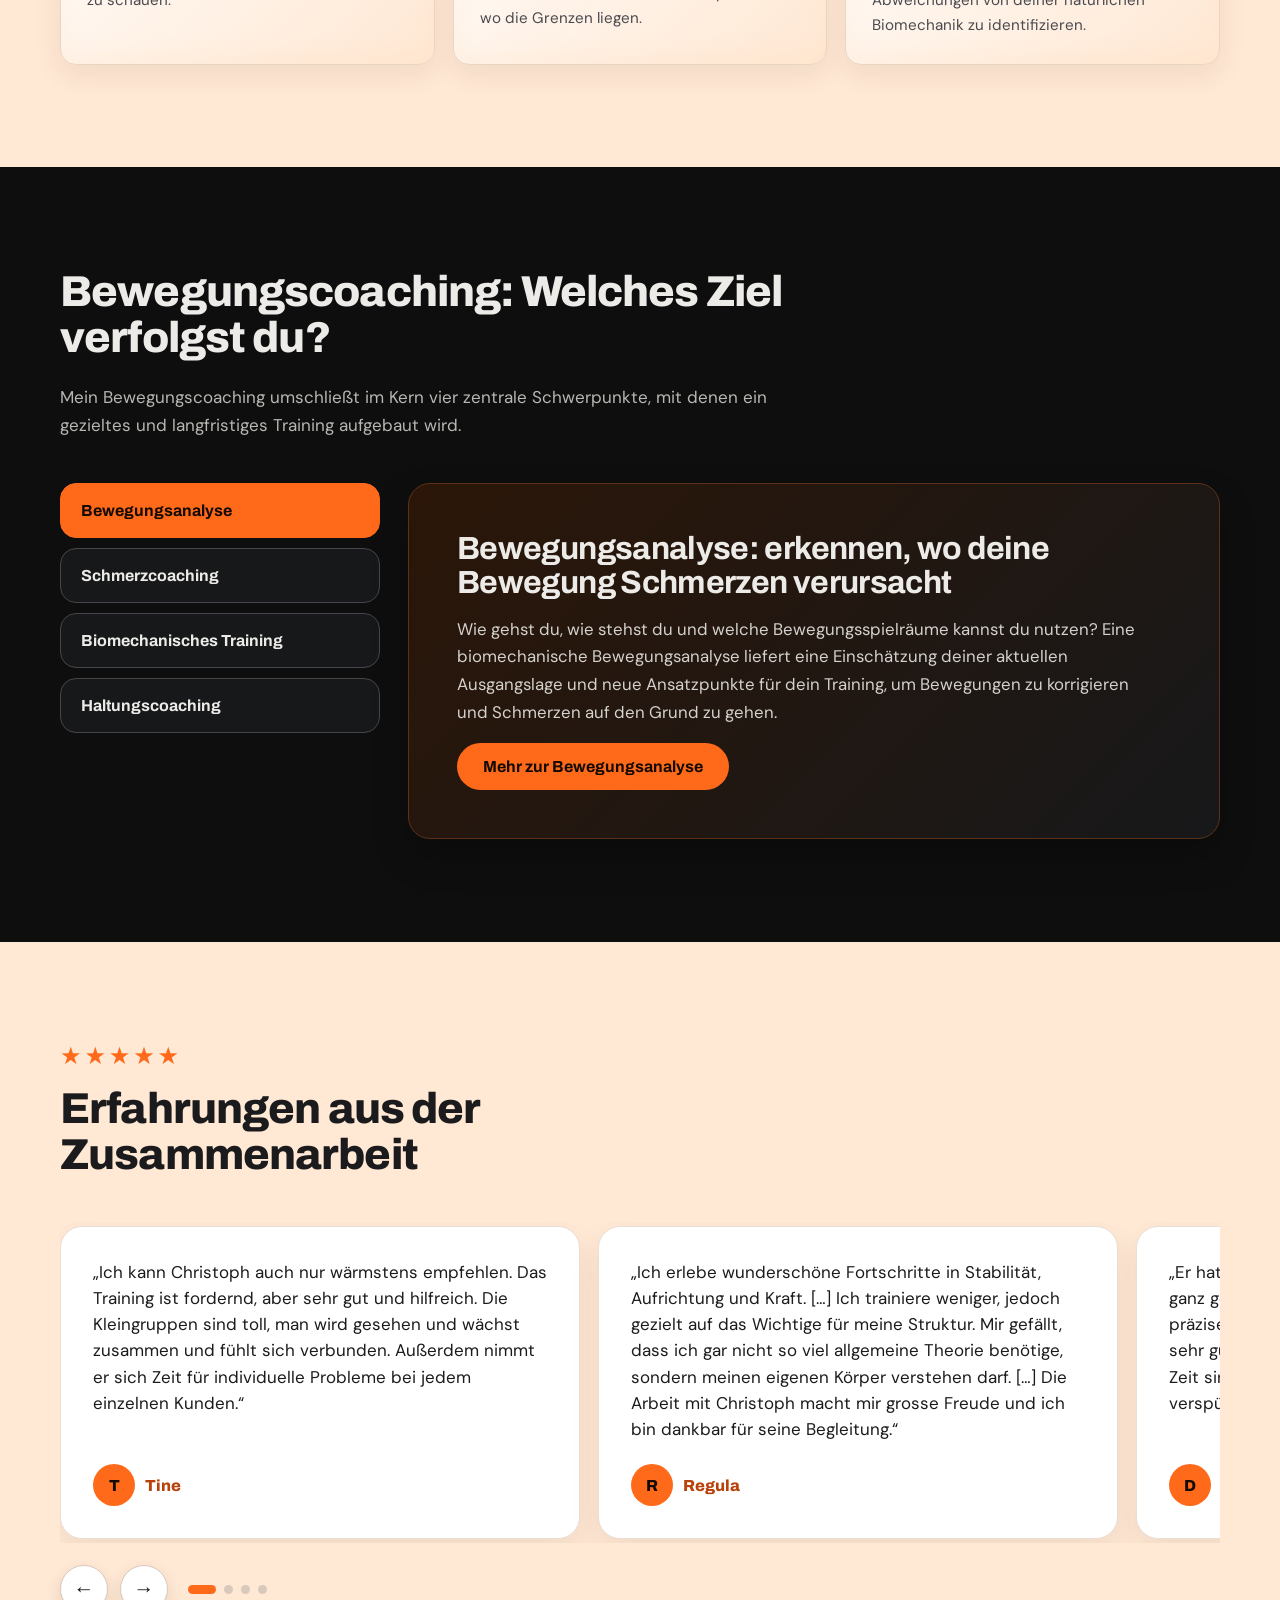
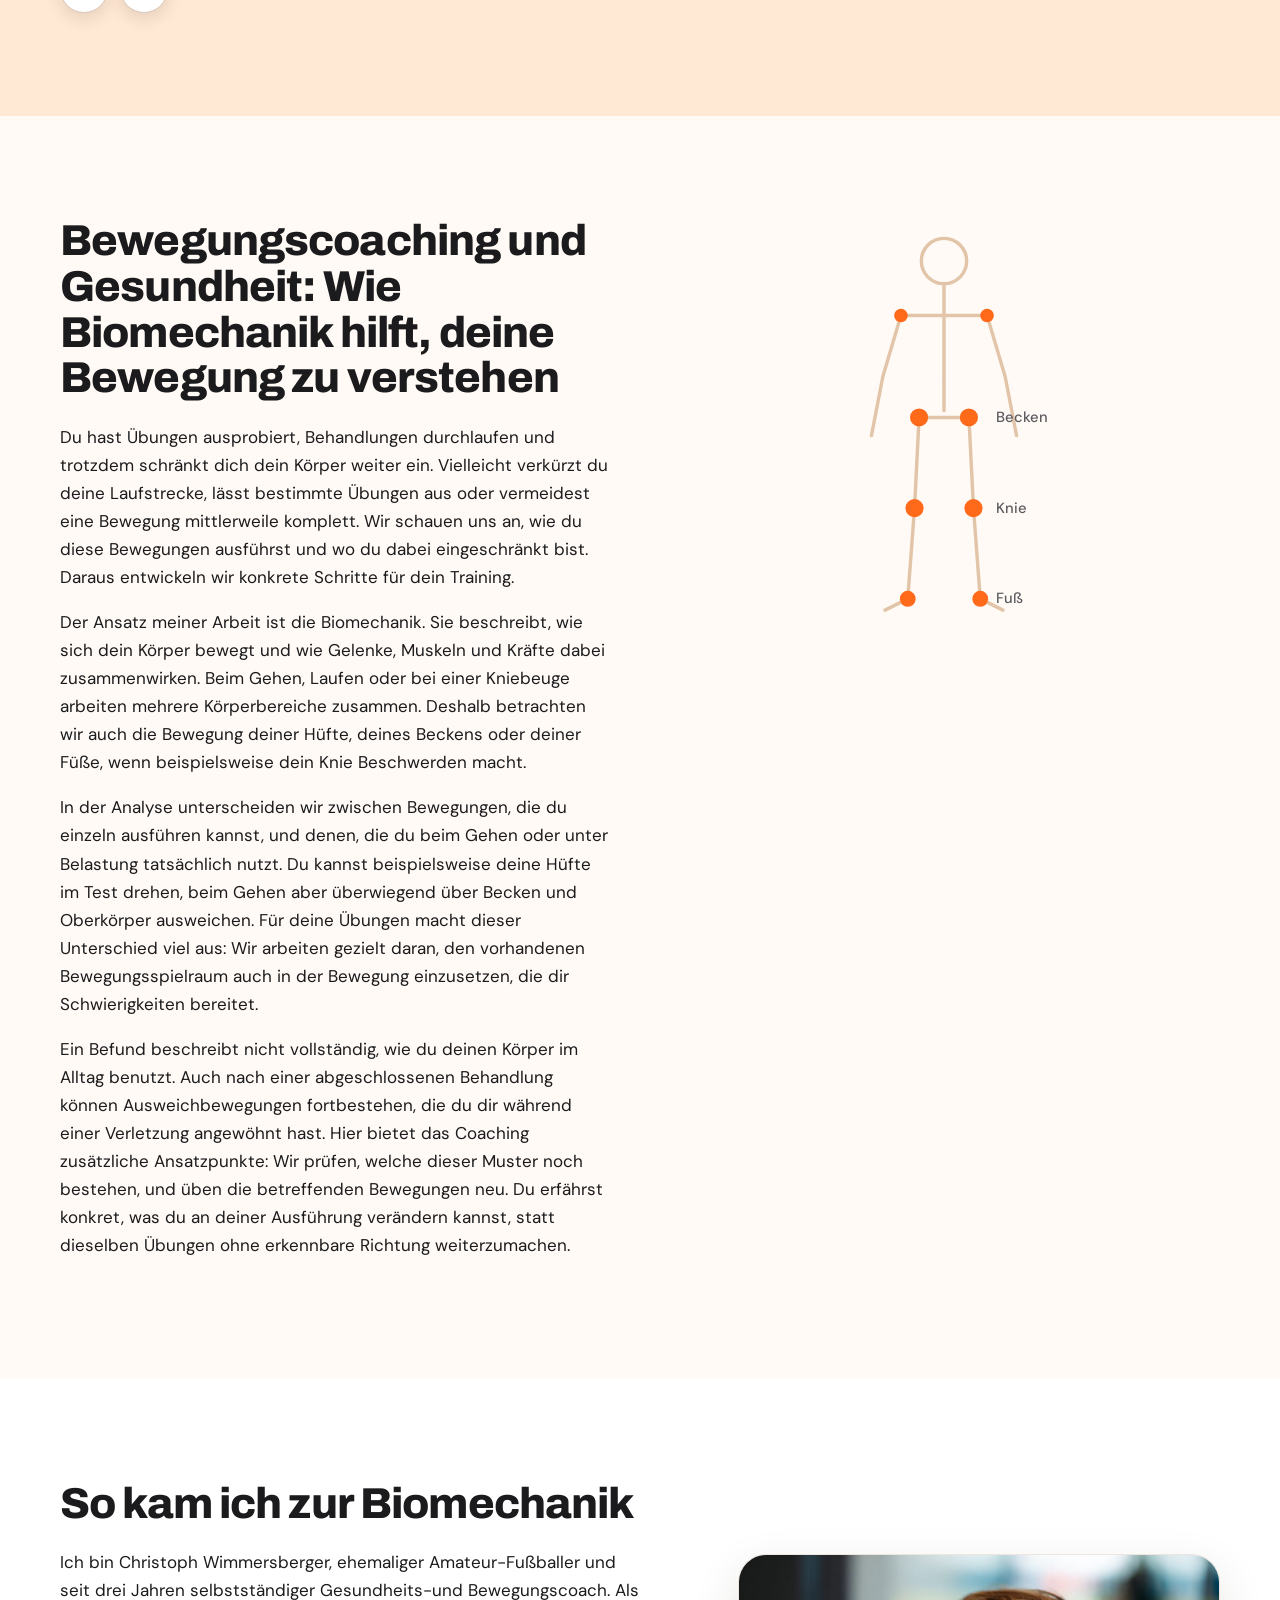
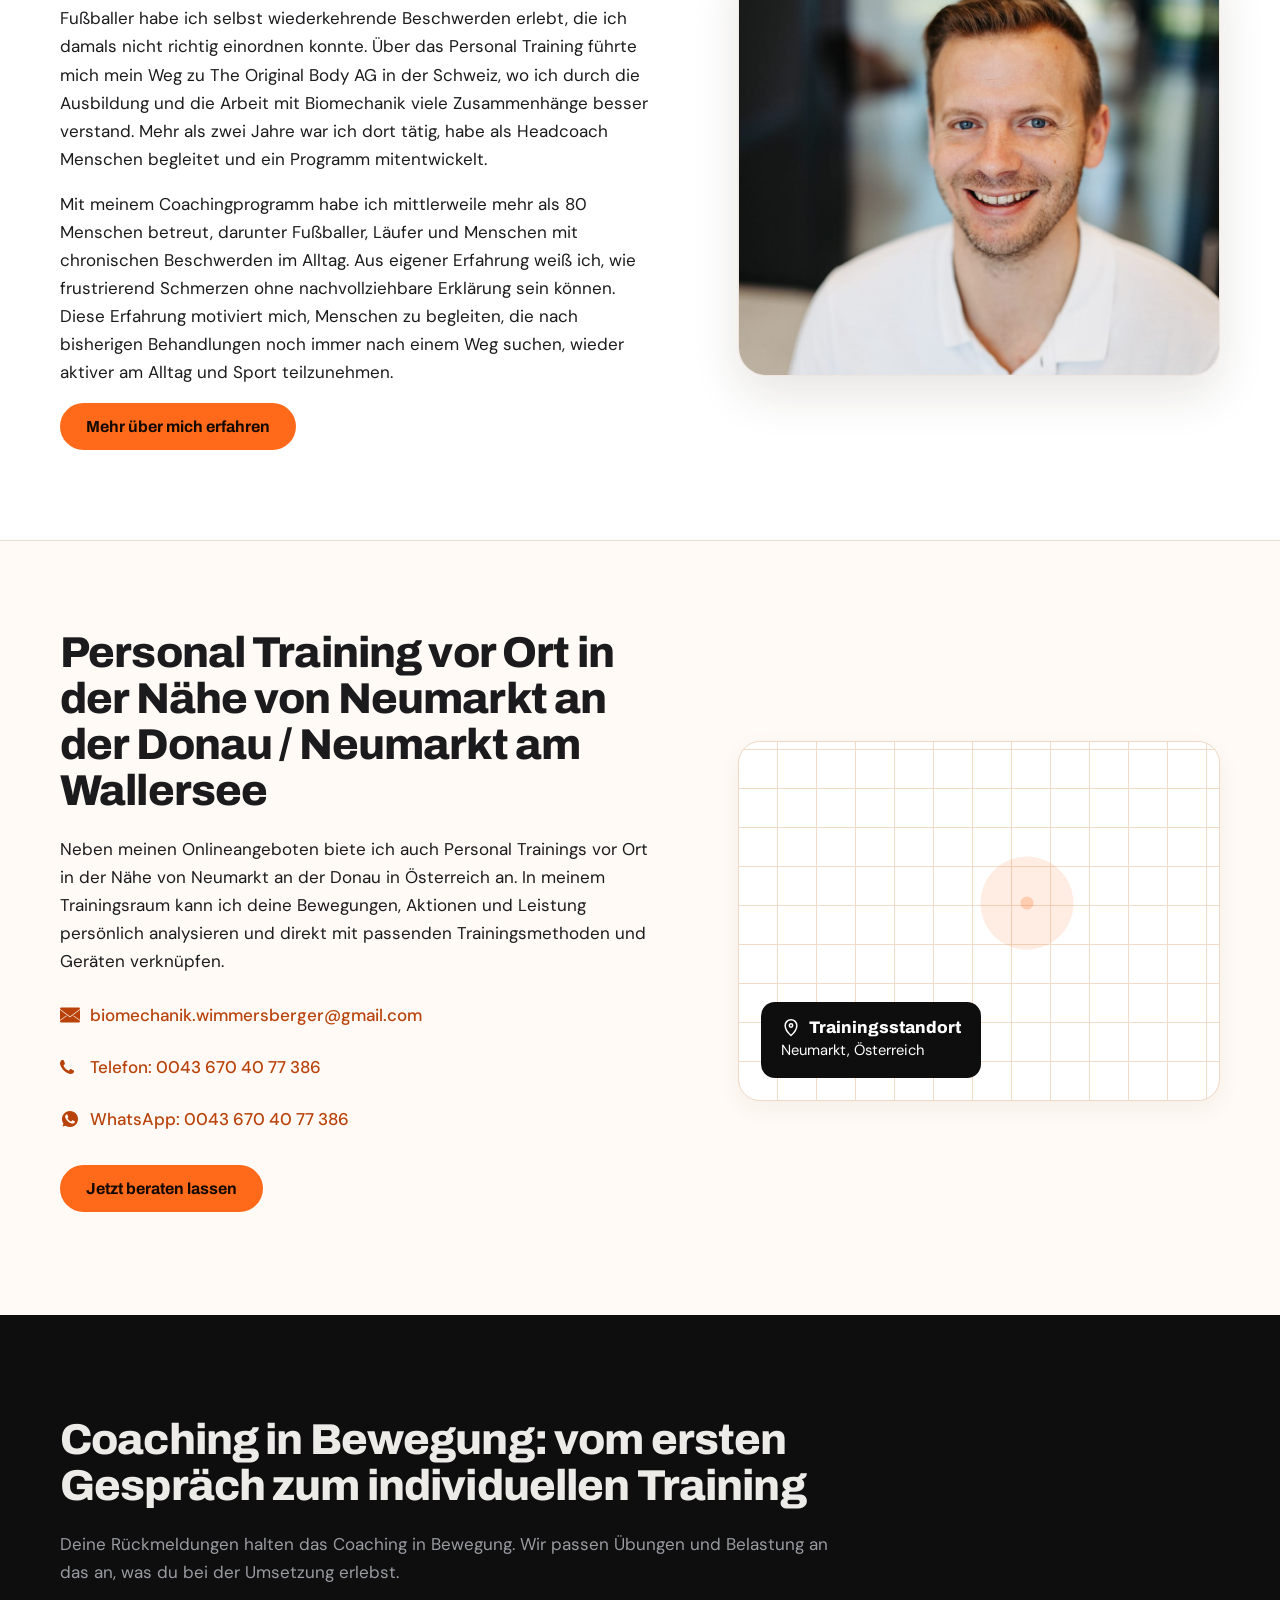
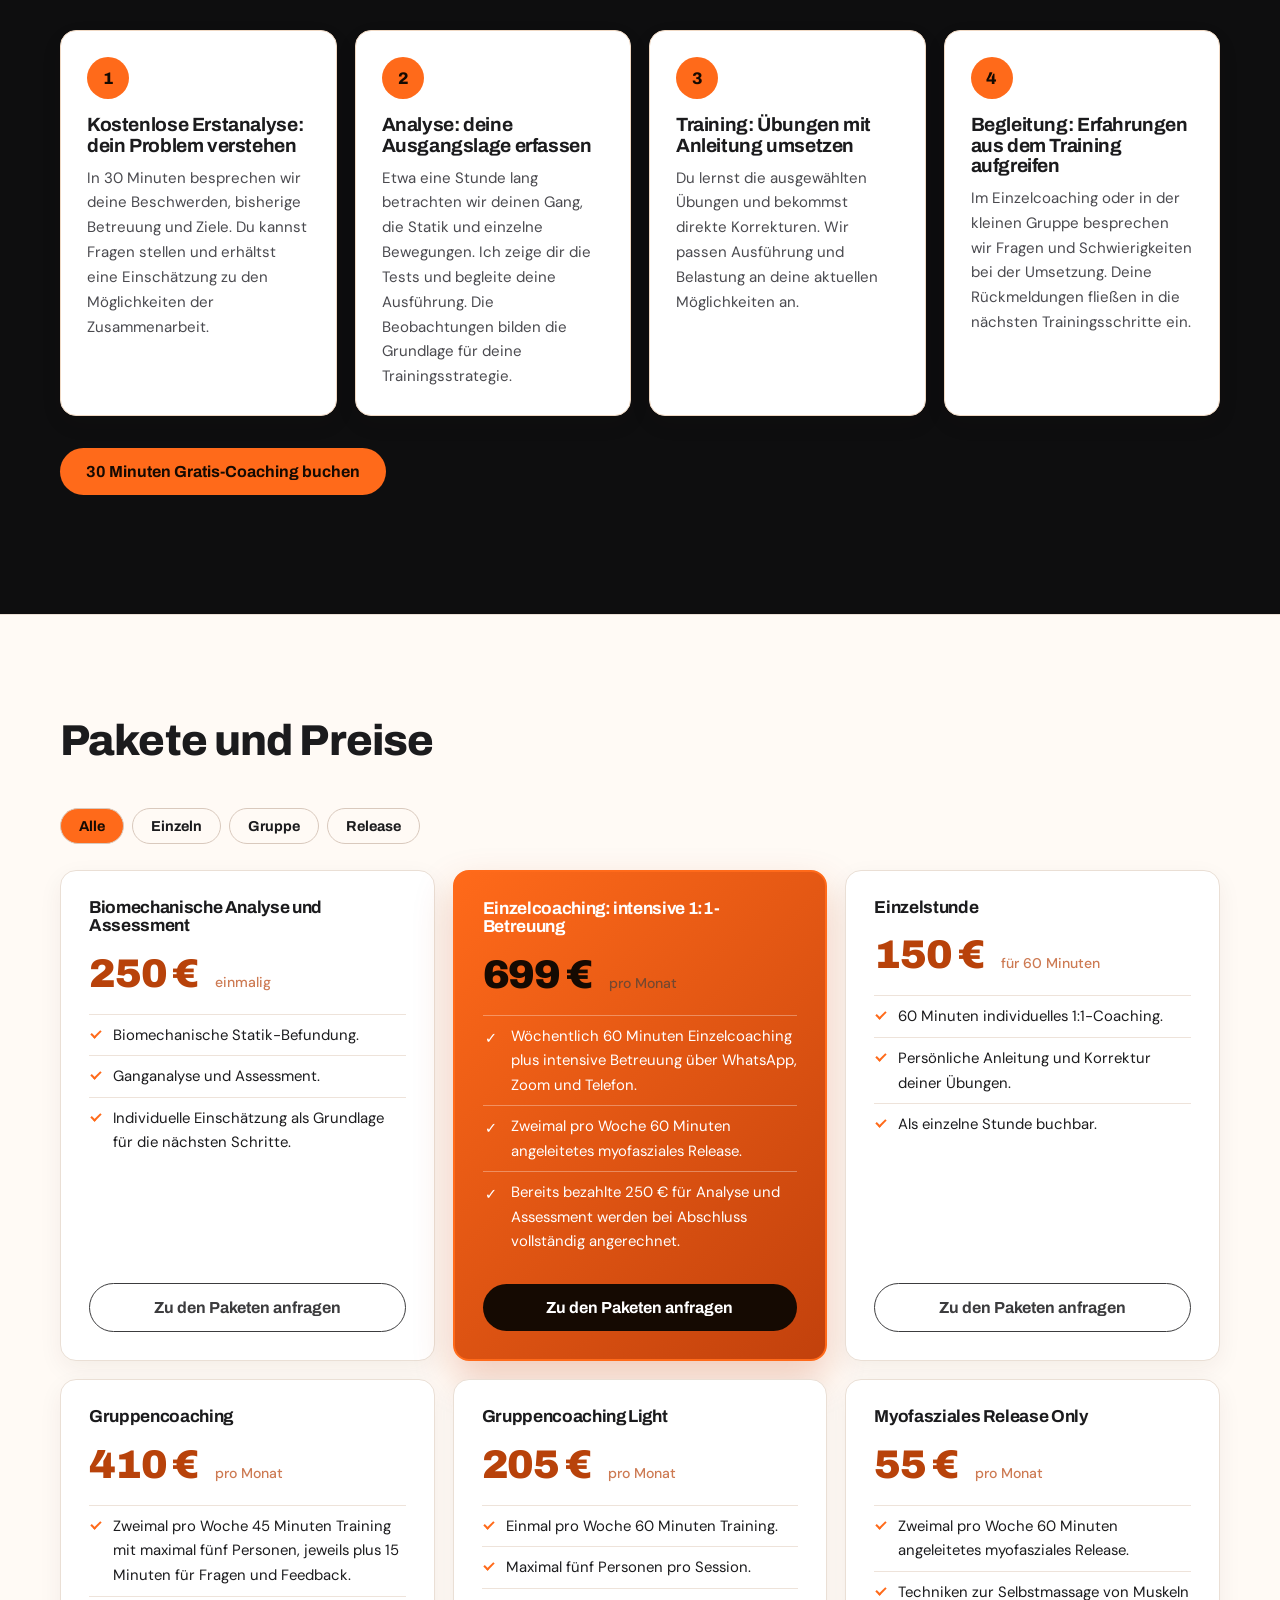
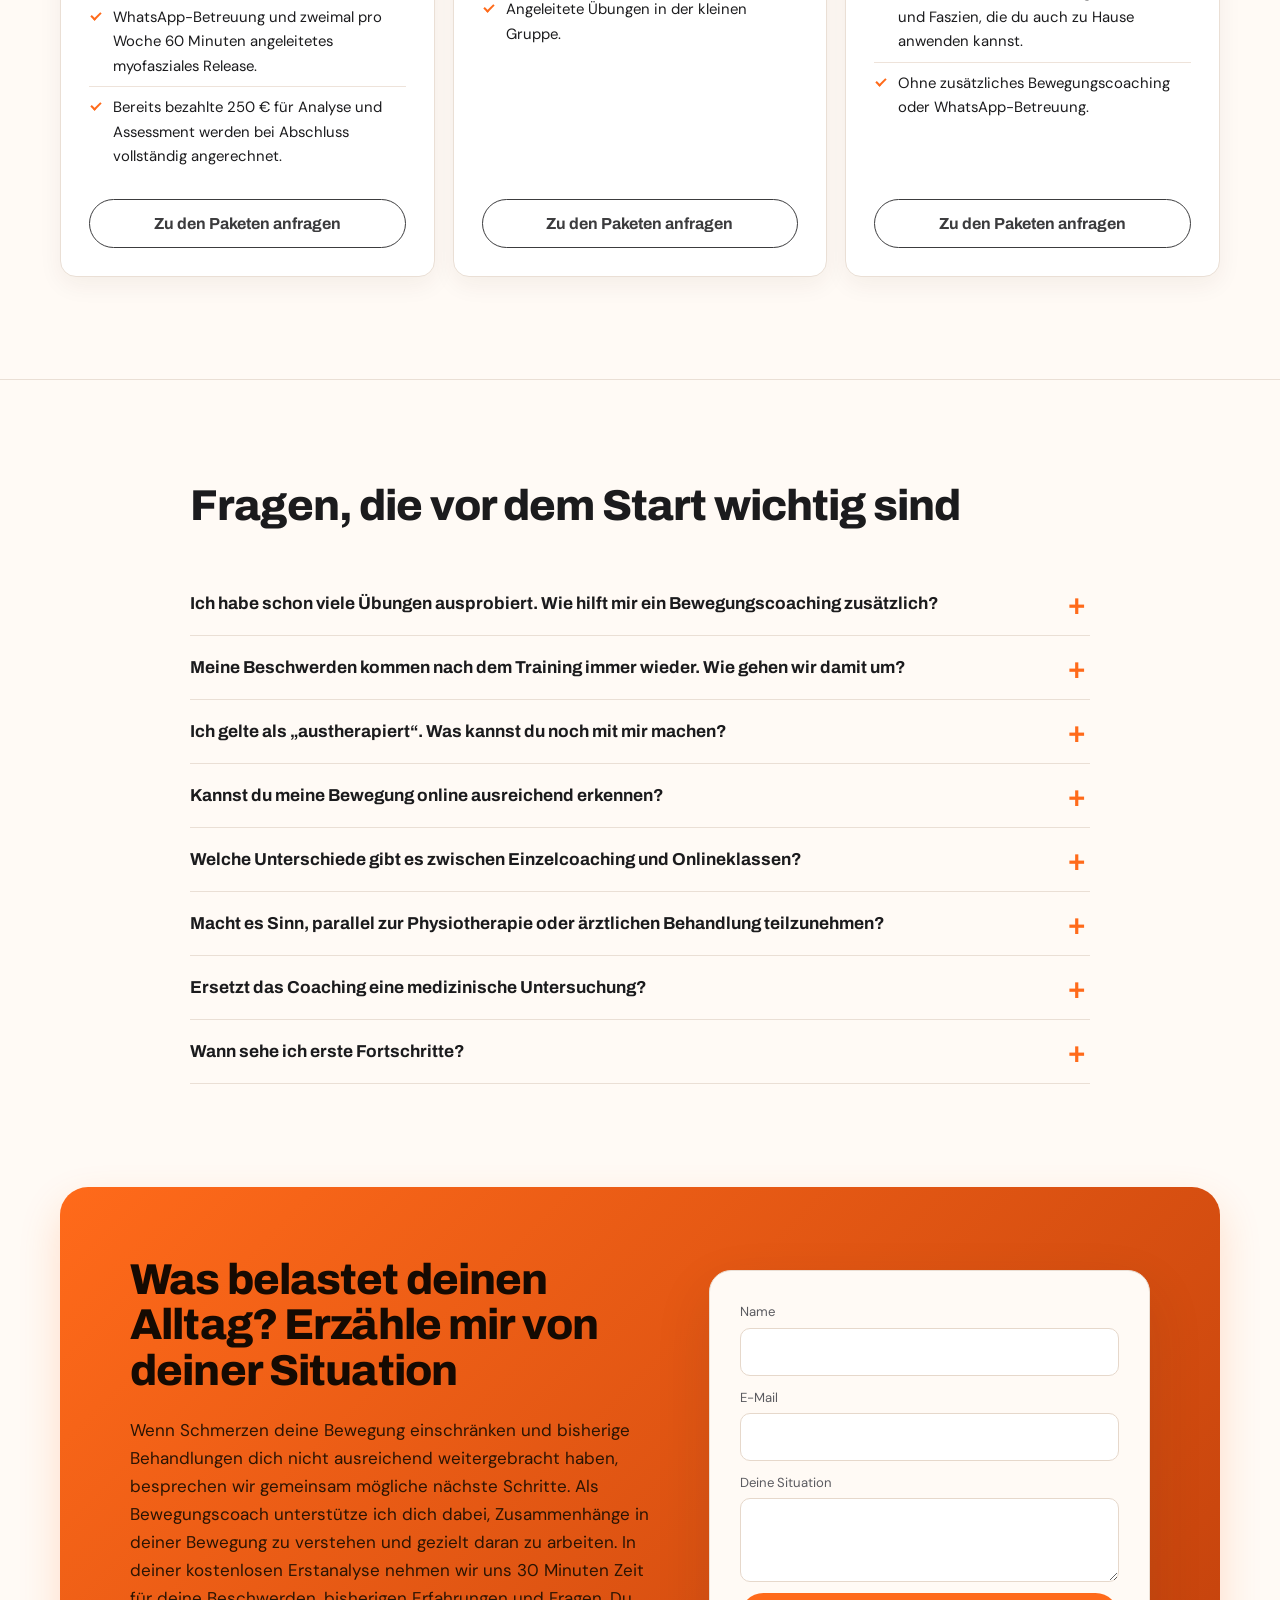
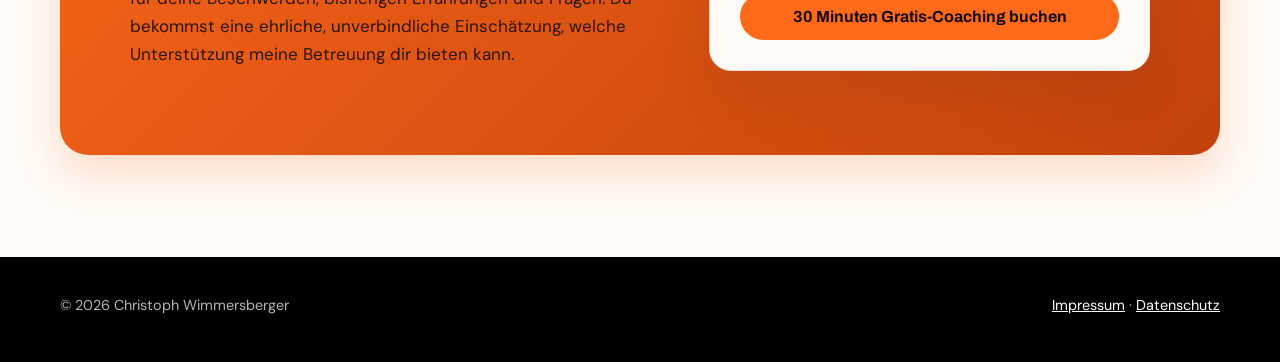
==== commit 323f084b: "Create Bewegungsanalyse preview page" ====
--- a/docs/index.html
+++ b/docs/index.html
@@ -32,7 +32,7 @@
 <section id="coaching"><div class="wrap"><div class="head rv"><h2>Bewegungscoaching: Welches Ziel verfolgst du?</h2><p class="m">Mein Bewegungscoaching umschließt im Kern vier zentrale Schwerpunkte, mit denen ein gezieltes und langfristiges Training aufgebaut wird.</p></div>
 <div class="tabs rv"><div class="tl" role="tablist">
 <button class="tb" role="tab" aria-selected="true" aria-controls="t0">Bewegungsanalyse</button><button class="tb" role="tab" aria-selected="false" aria-controls="t1">Schmerzcoaching</button><button class="tb" role="tab" aria-selected="false" aria-controls="t2">Biomechanisches Training</button><button class="tb" role="tab" aria-selected="false" aria-controls="t3">Haltungscoaching</button></div>
-<div><div class="tp on" id="t0" role="tabpanel"><h3>Bewegungsanalyse: erkennen, wo deine Bewegung Schmerzen verursacht</h3><p>Wie gehst du, wie stehst du und welche Bewegungsspielräume kannst du nutzen? Eine biomechanische Bewegungsanalyse liefert eine Einschätzung deiner aktuellen Ausgangslage und neue Ansatzpunkte für dein Training, um Bewegungen zu korrigieren und Schmerzen auf den Grund zu gehen.</p><a class="btn" href="#kontakt">Mehr zur Bewegungsanalyse</a></div>
+<div><div class="tp on" id="t0" role="tabpanel"><h3>Bewegungsanalyse: erkennen, wo deine Bewegung Schmerzen verursacht</h3><p>Wie gehst du, wie stehst du und welche Bewegungsspielräume kannst du nutzen? Eine biomechanische Bewegungsanalyse liefert eine Einschätzung deiner aktuellen Ausgangslage und neue Ansatzpunkte für dein Training, um Bewegungen zu korrigieren und Schmerzen auf den Grund zu gehen.</p><a class="btn" href="bewegungsanalyse/">Mehr zur Bewegungsanalyse</a></div>
 <div class="tp" id="t1" role="tabpanel"><h3>Schmerzcoaching: Hilfe bei anhaltenden Schmerzen nach Bewegung</h3><p>Schmerzen unterbrechen dein Training oder erschweren alltägliche Bewegungen wie Treppensteigen oder Laufen? Du erhältst angepasste Übungen mit fortlaufender Betreuung und tiefgehende Ursachenanalyse unter Berücksichtigung bisheriger Behandlungen und bestehender Empfehlungen.</p><a class="btn" href="#kontakt">Mehr zum Schmerzcoaching</a></div>
 <div class="tp" id="t2" role="tabpanel"><h3>Biomechanisches Training: belastende Bewegungsgewohnheiten verändern</h3><p>Mit individuell ausgewählten Übungen arbeitest du daran, wie du deinen Körper beim Gehen, im Alltag und beim Sport belastest. Persönliche Anleitung und direkte Korrekturen helfen, die veränderten Abläufe einzuüben und nach und nach in vertraute Aktivitäten zu übertragen.</p><a class="btn" href="#kontakt">Mehr zum biomechanischen Training</a></div>
 <div class="tp" id="t3" role="tabpanel"><h3>Haltungscoaching: Analyse deiner Körperhaltung</h3><p>Falsche Haltungen beim Sitzen, Liegen und Bewegen können manchmal Einschränkungen zur Folge haben, die teilweise trotz Physiotherapie, Training und medizinischer Behandlung wiederkehren. Ich identifiziere mögliche Haltungsfehler, die du mit gezielten Übungen Schritt für Schritt lösen kannst.</p><a class="btn" href="#kontakt">Mehr zum Haltungscoaching</a></div></div></div></div></section>
--- a/docs/assets/css/preview.css
+++ b/docs/assets/css/preview.css
@@ -191,7 +191,7 @@
 
 .tile:hover{box-shadow:0 18px 40px rgba(255,106,26,.16)}
 .feature-icon{display:grid;place-items:center;width:53px;height:53px;margin-bottom:18px;border-radius:14px;background:var(--peach);color:var(--rust);transition:.25s}
-.feature-icon-img{display:block;width:32px;height:32px;background:var(--rust);-webkit-mask-repeat:no-repeat;-webkit-mask-position:center;-webkit-mask-size:contain;mask-repeat:no-repeat;mask-position:center;mask-size:contain}
+.feature-icon-img{display:block;width:32px;height:32px;background:#FF6A1A;transition:background-color .25s ease;-webkit-mask-repeat:no-repeat;-webkit-mask-position:center;-webkit-mask-size:contain;mask-repeat:no-repeat;mask-position:center;mask-size:contain}
 .feature-icon-img.icon-run{-webkit-mask-image:url("../icons/run-svgrepo-com.svg");mask-image:url("../icons/run-svgrepo-com.svg")}
 .feature-icon-img.icon-group{-webkit-mask-image:url("../icons/group-svgrepo-com.svg");mask-image:url("../icons/group-svgrepo-com.svg")}
 .feature-icon-img.icon-clipboard{-webkit-mask-image:url("../icons/clipboard-list-svgrepo-com.svg");mask-image:url("../icons/clipboard-list-svgrepo-com.svg")}
@@ -199,6 +199,7 @@
 .feature-icon-img.icon-feedback{-webkit-mask-image:url("../icons/feedback-svgrepo-com.svg");mask-image:url("../icons/feedback-svgrepo-com.svg")}
 .feature-icon-img.icon-activity{-webkit-mask-image:url("../icons/activity-heart-svgrepo-com.svg");mask-image:url("../icons/activity-heart-svgrepo-com.svg")}
 .tile:hover .feature-icon{background:var(--ember);color:#150a02;transform:translateY(-2px)}
+.tile:hover .feature-icon-img{background:#000}
 .peach{background:var(--peach);color:var(--txt)}
 .peach .head h2,.light .head h2{color:var(--txt)}
 .tp{box-shadow:0 18px 36px rgba(34,18,8,.14)}
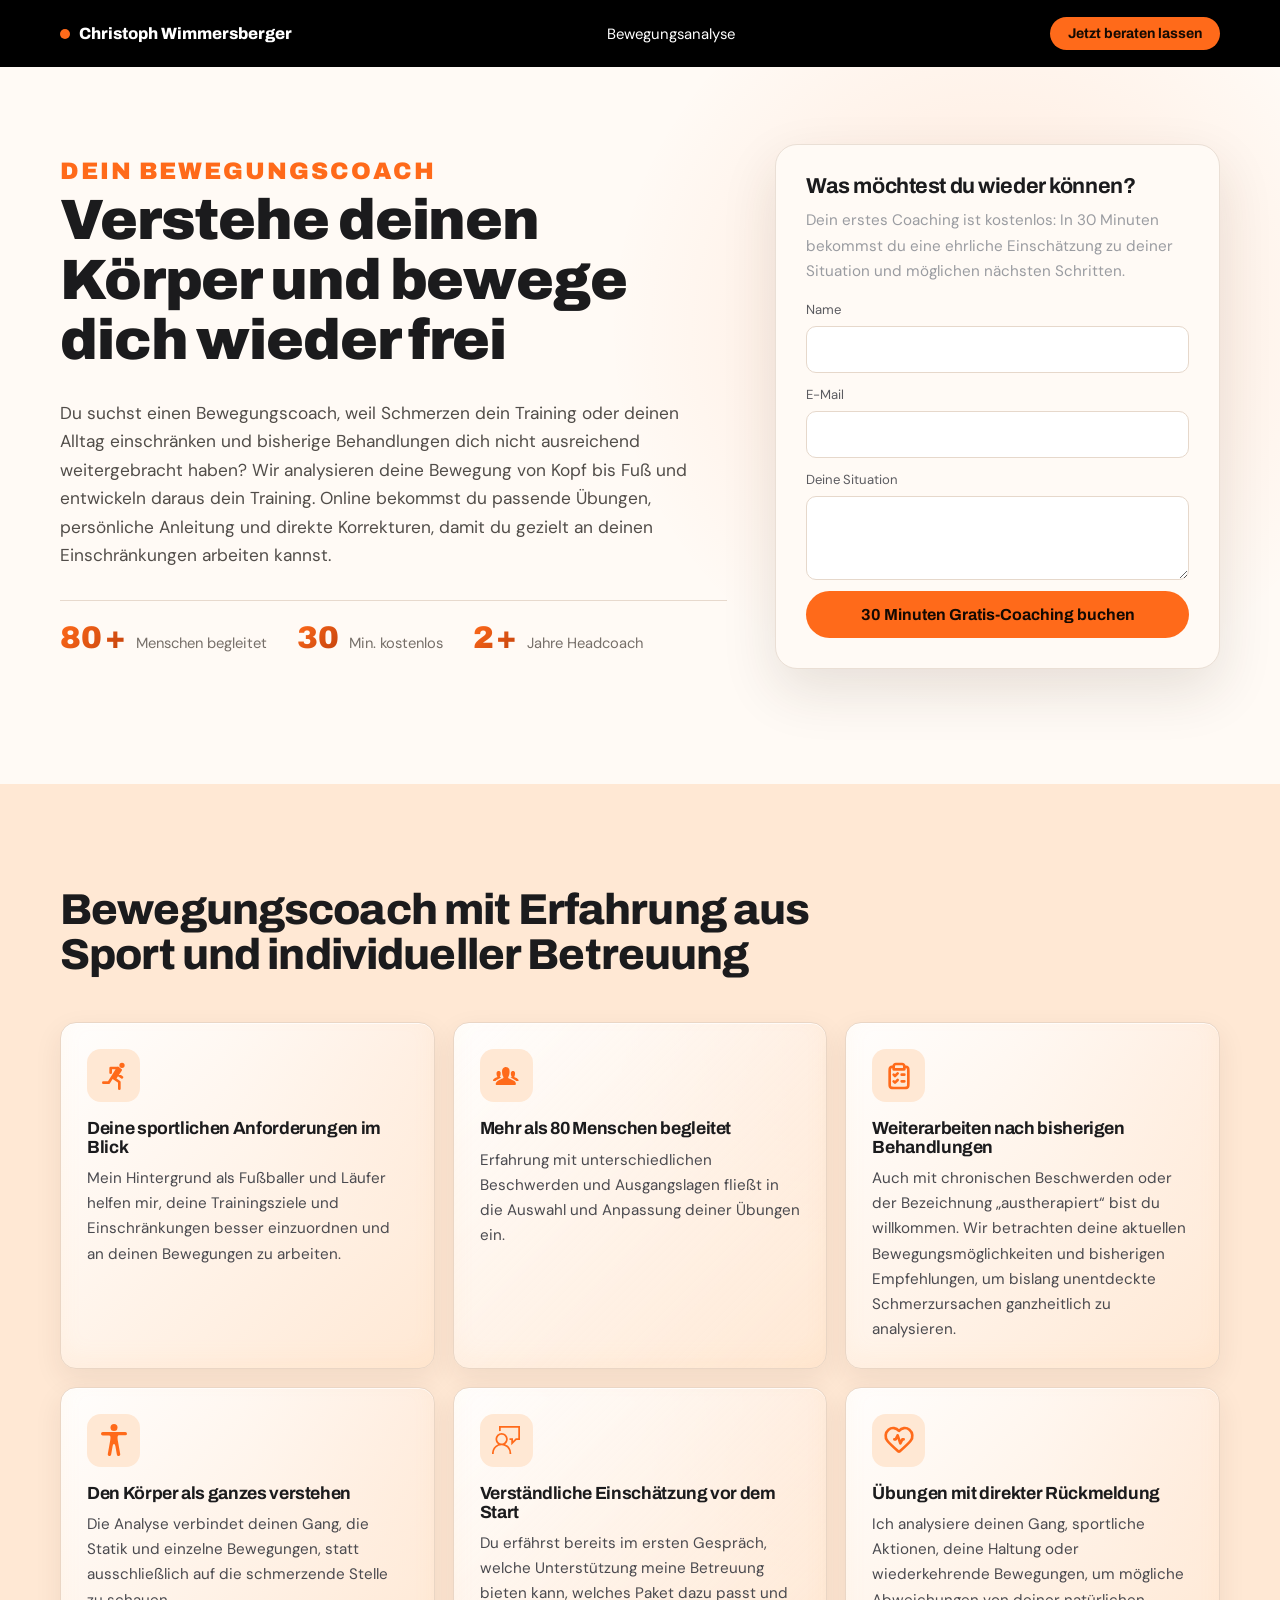
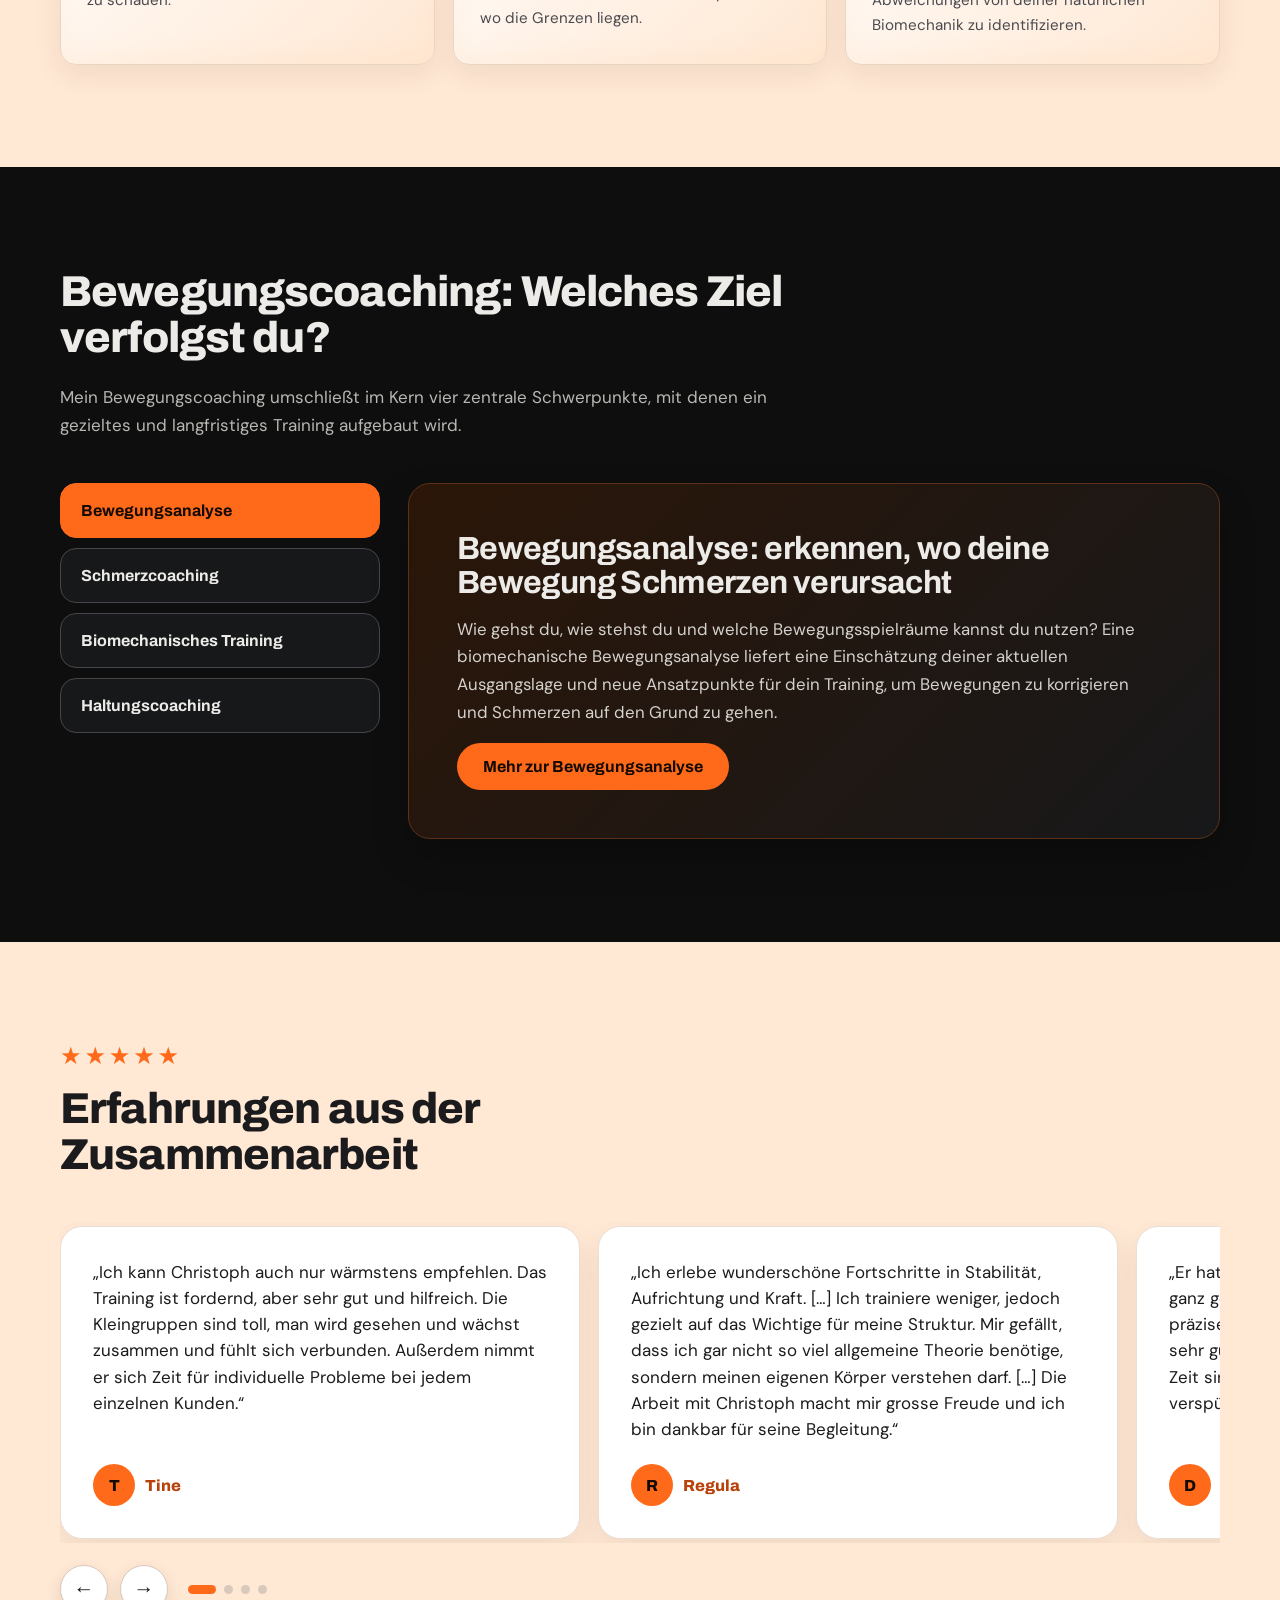
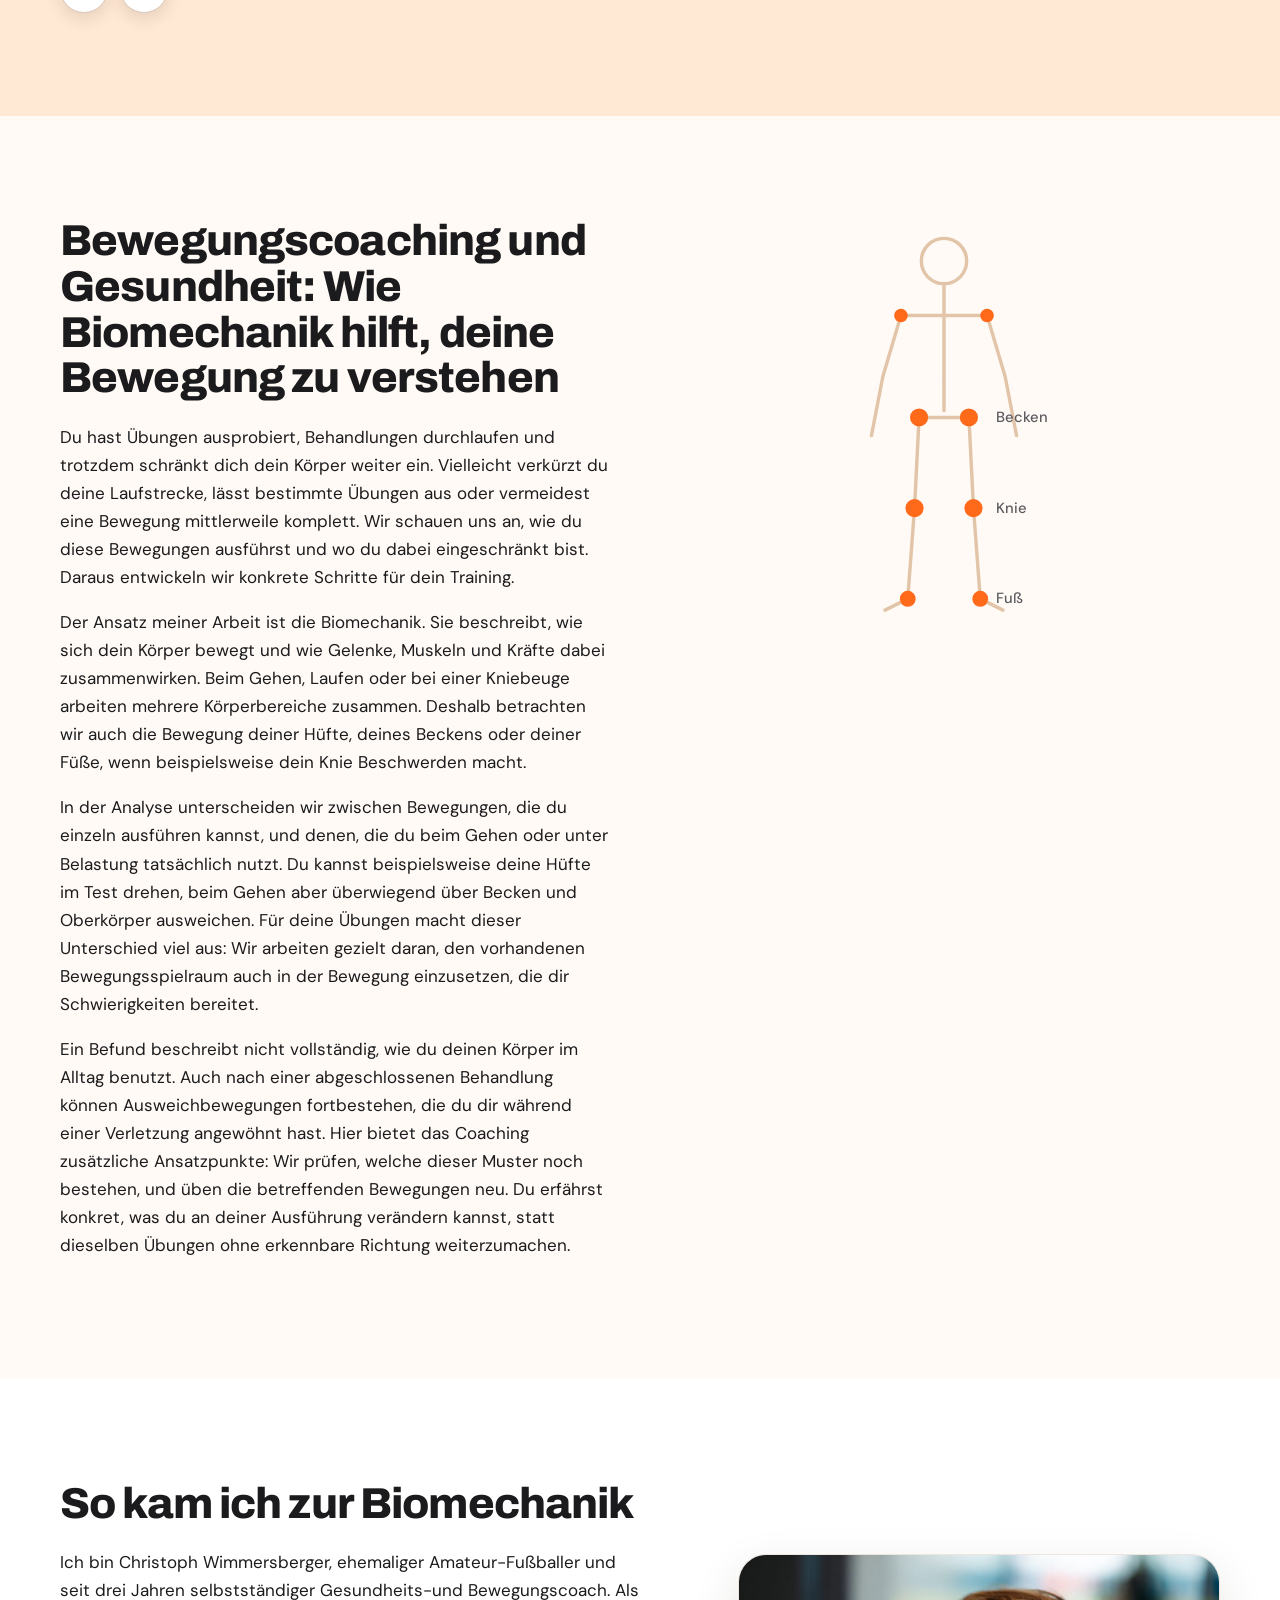
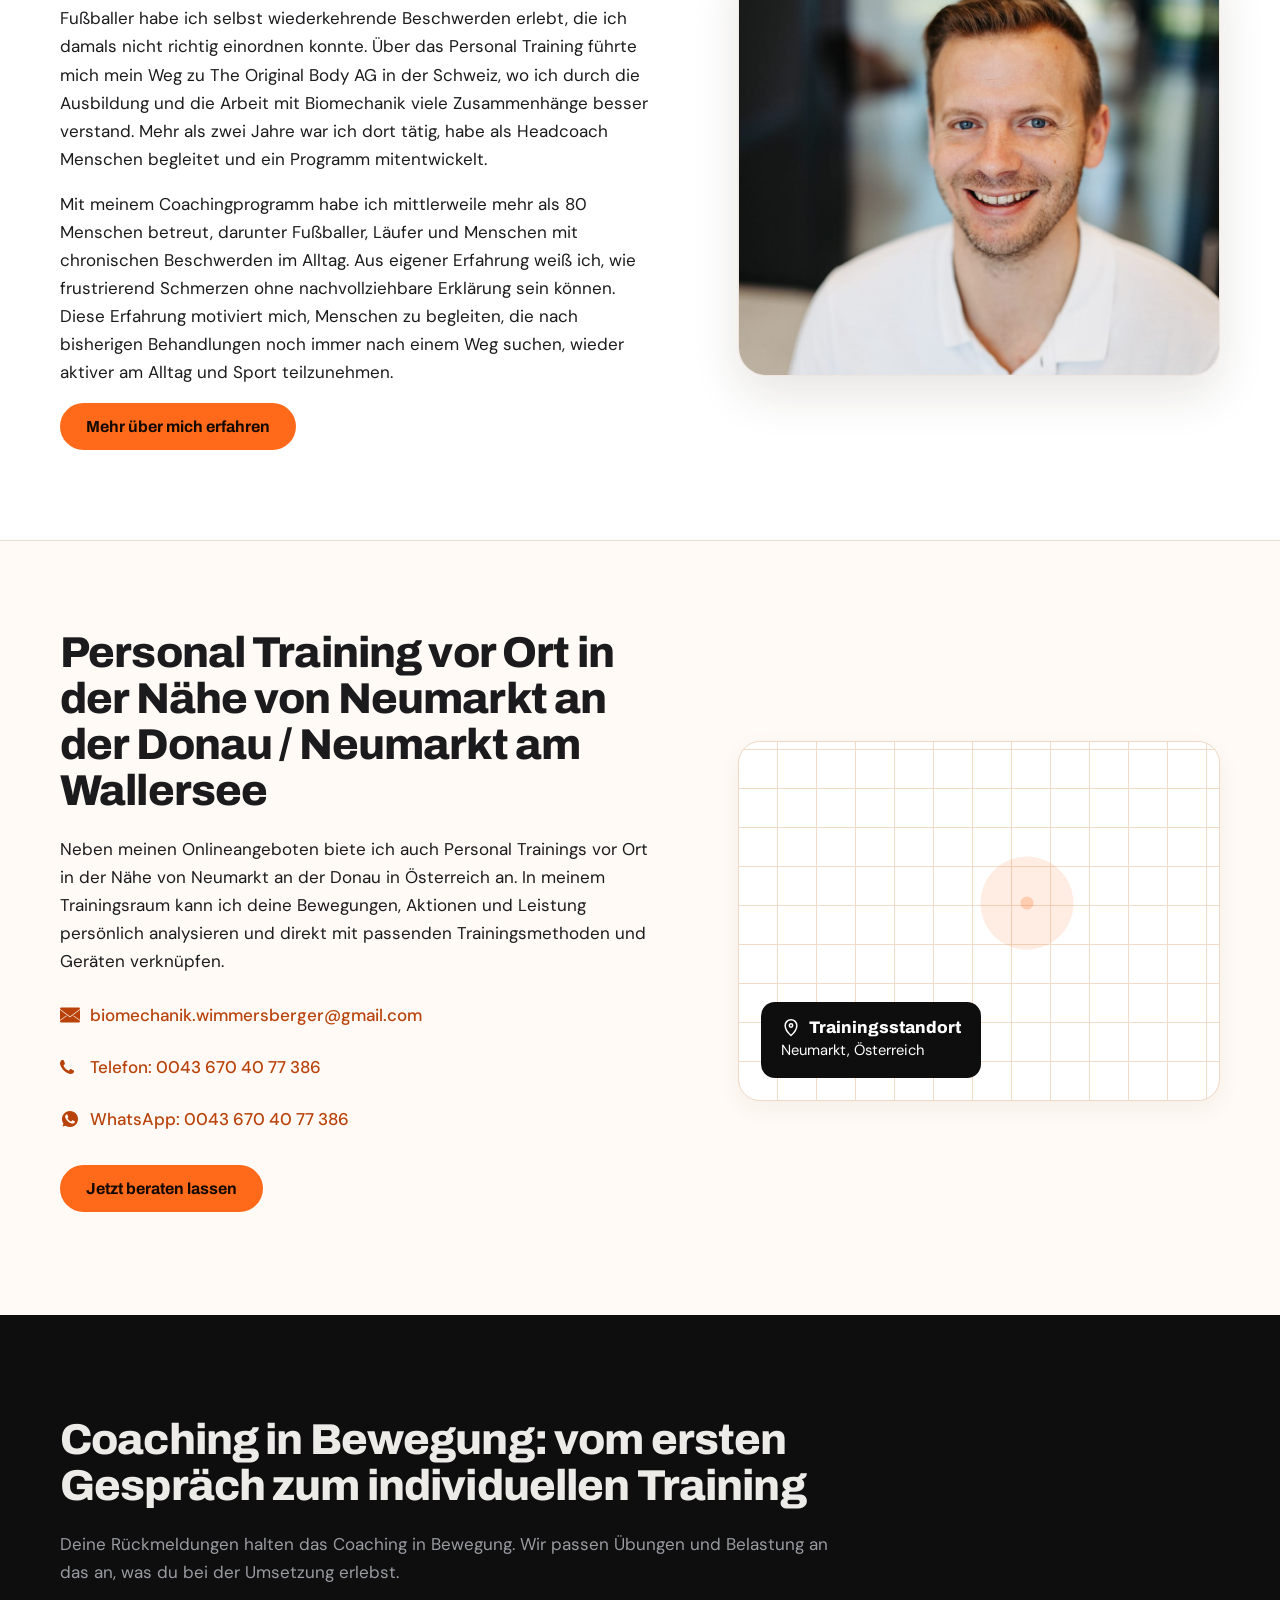
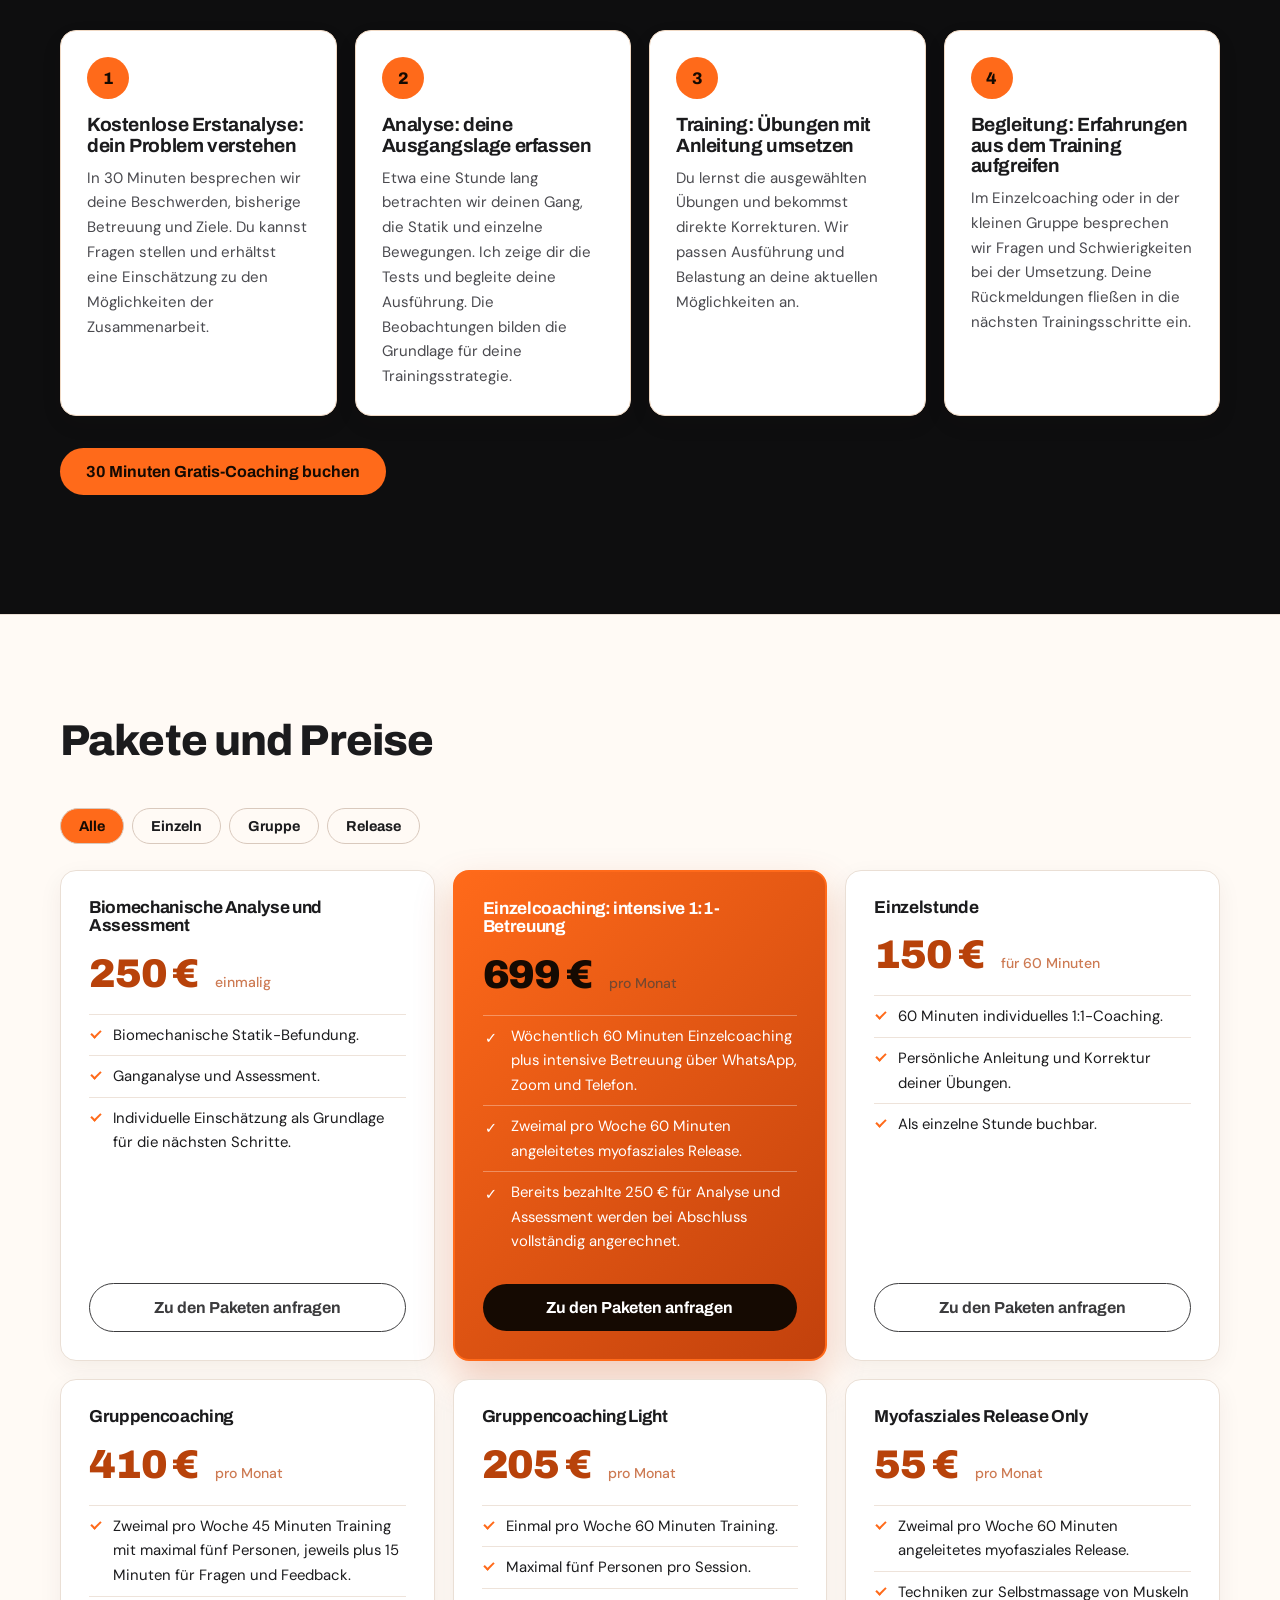
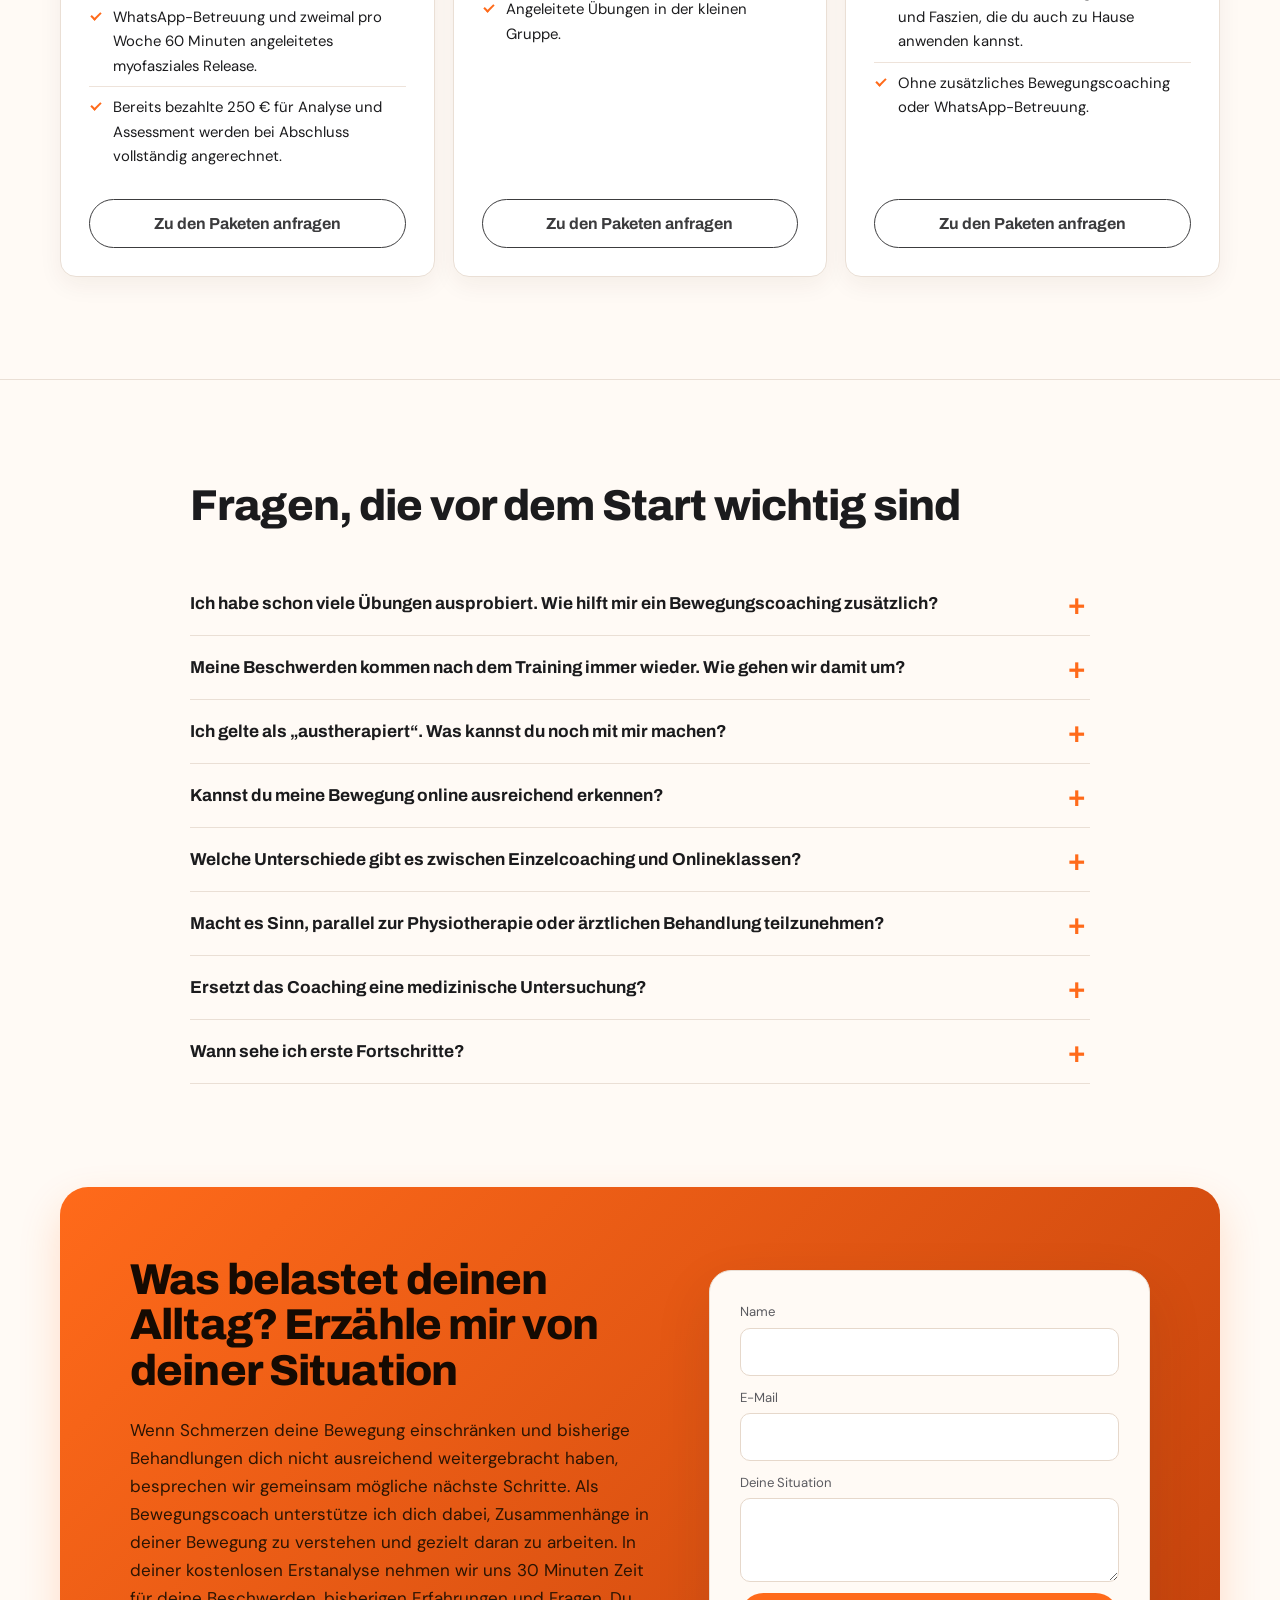
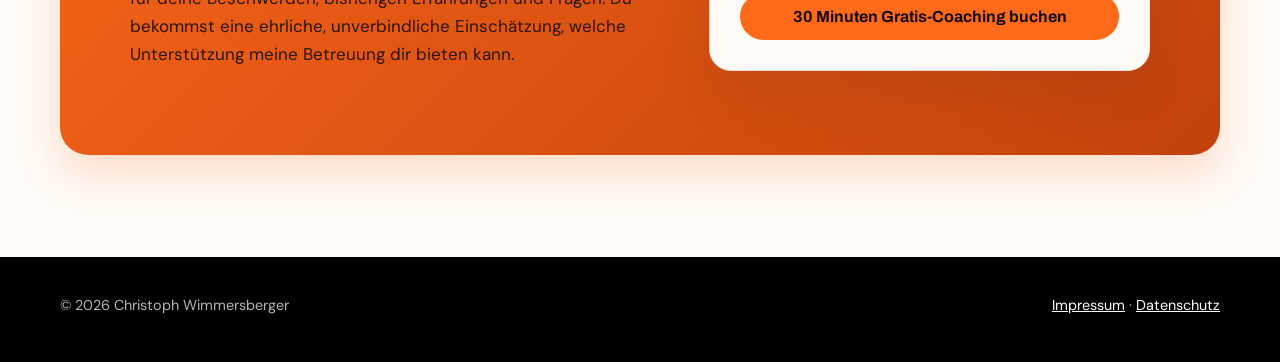
==== commit 0ce8d2ac: "Update preview navigation" ====
--- a/docs/index.html
+++ b/docs/index.html
@@ -8,7 +8,7 @@
 <!-- A preview estática usa os mesmos tokens visuais da homepage aprovada. -->
 <header><div class="wrap nav"><a class="logo" href="#top"><i></i>Christoph Wimmersberger</a>
 <button class="menu-toggle" type="button" aria-label="Menü öffnen" aria-expanded="false" aria-controls="mobile-menu"><span></span><span></span><span></span></button>
-<nav id="mobile-menu" aria-label="Hauptnavigation"><ul><li><a href="#coaching">Bewegungscoaching</a></li><li><a href="#biomechanik">Biomechanik</a></li><li><a href="#erfahrungen">Erfahrungen</a></li><li><a href="#pakete">Pakete</a></li><li><a href="#faq">Fragen</a></li></ul><a class="btn menu-cta" href="#kontakt">Jetzt beraten lassen</a></nav>
+<nav id="mobile-menu" aria-label="Hauptnavigation"><ul><li><a href="bewegungsanalyse/">Bewegungsanalyse</a></li></ul><a class="btn menu-cta" href="#kontakt">Jetzt beraten lassen</a></nav>
 <a class="btn desktop-cta" href="#kontakt">Jetzt beraten lassen</a></div><div id="pg"></div></header>
 <main id="top">
 <section class="hero"><div class="wrap"><div>
